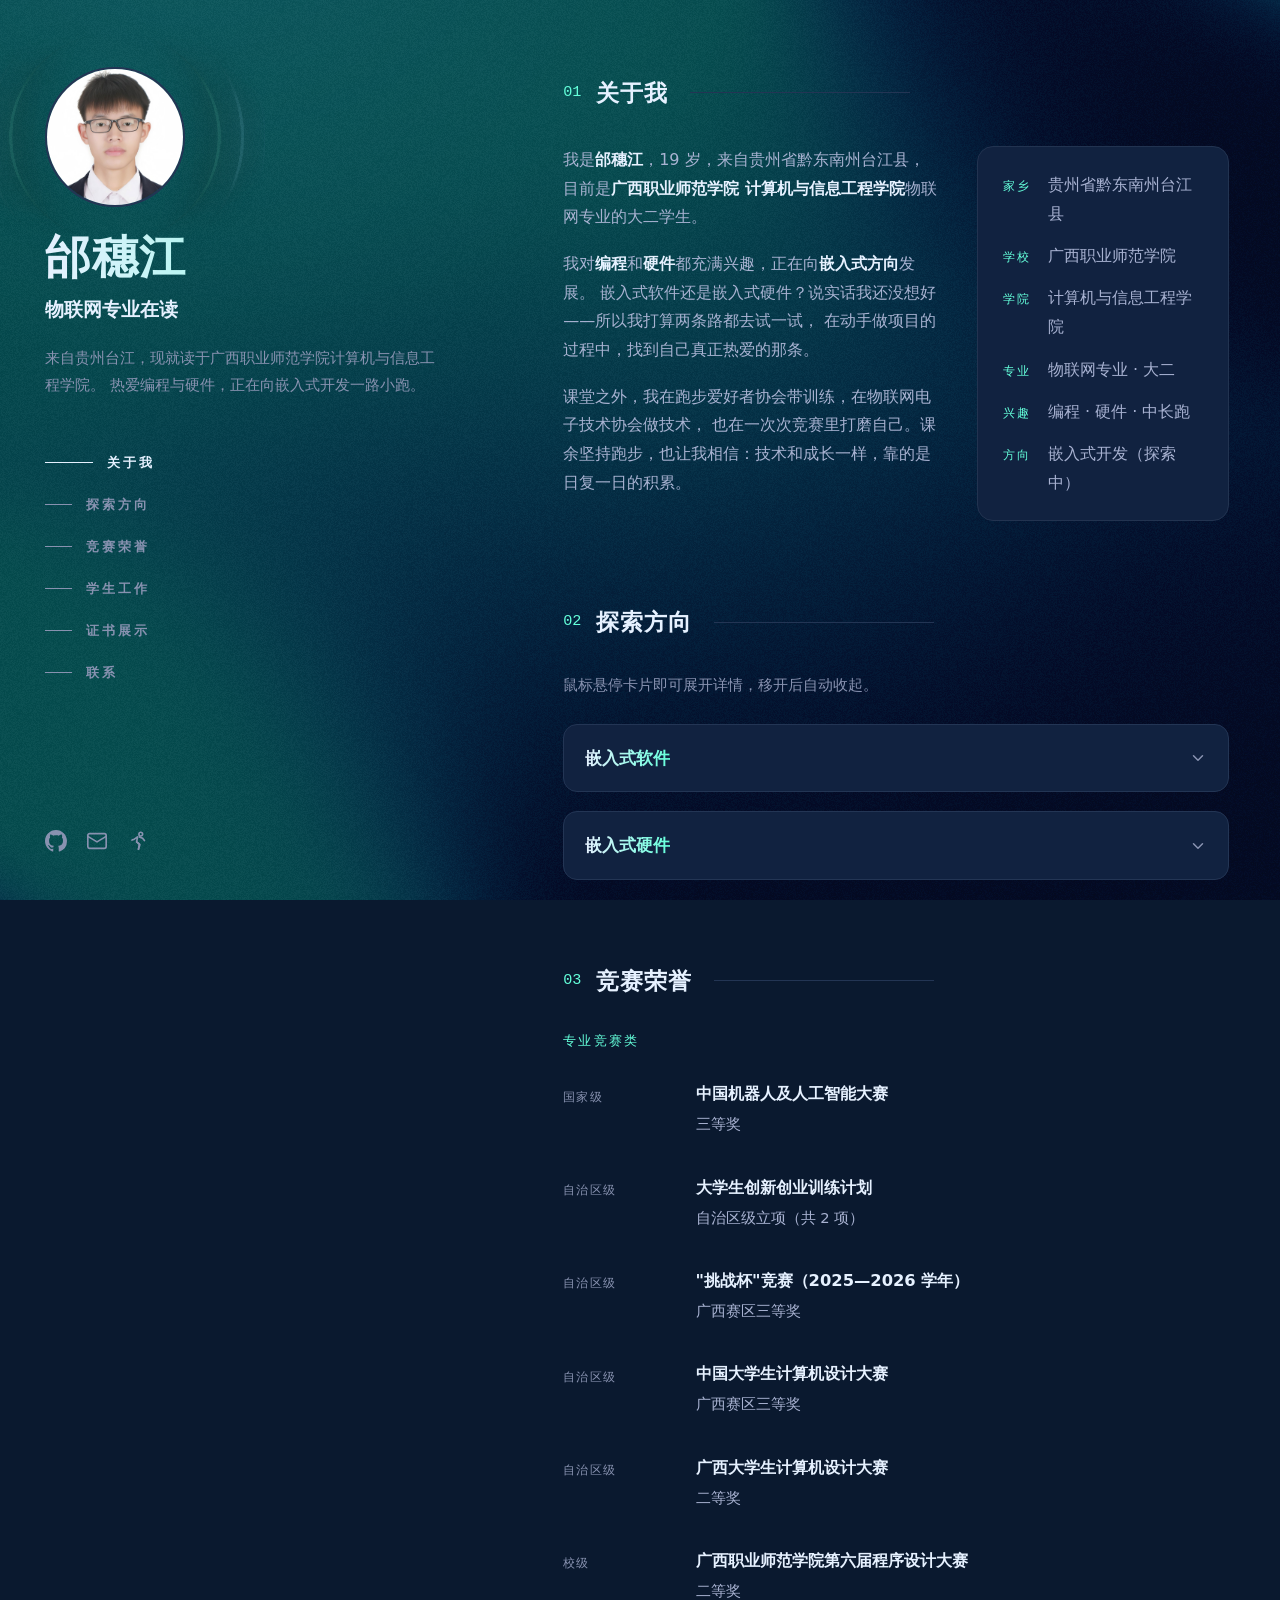
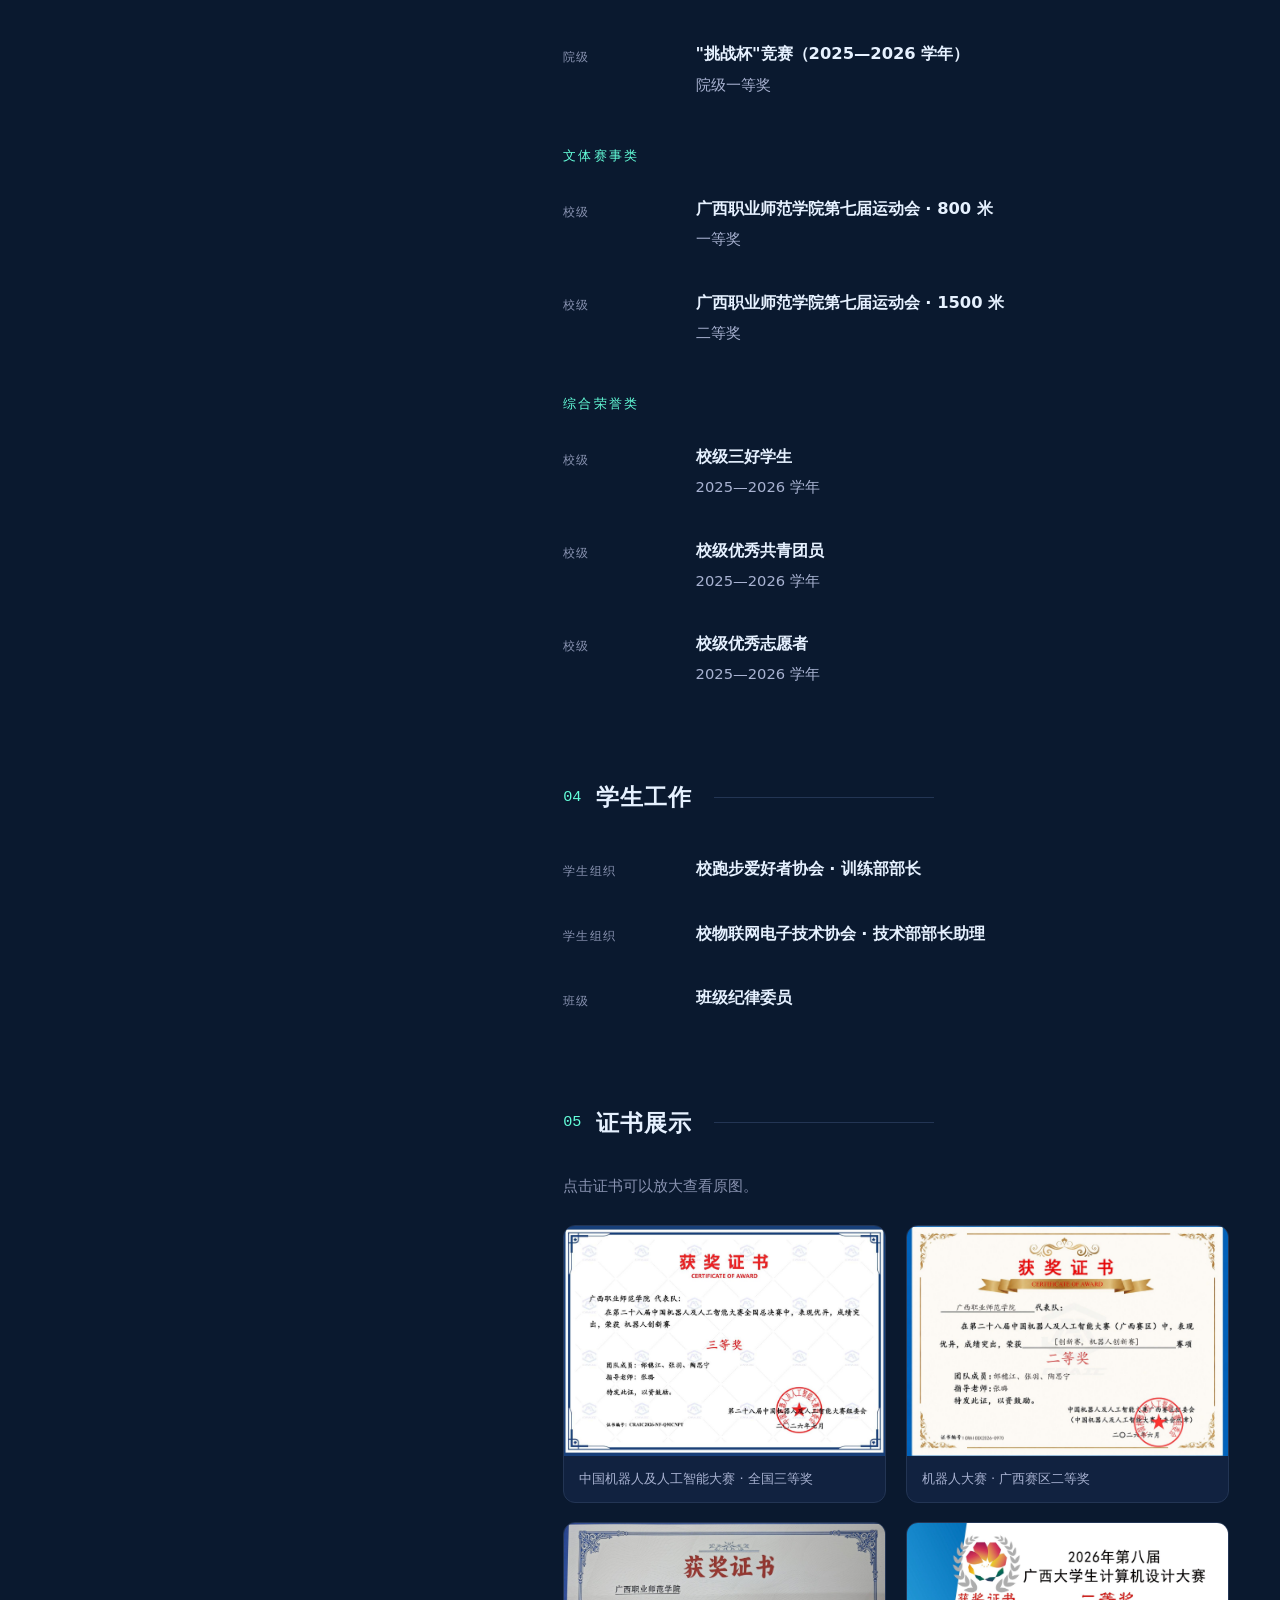
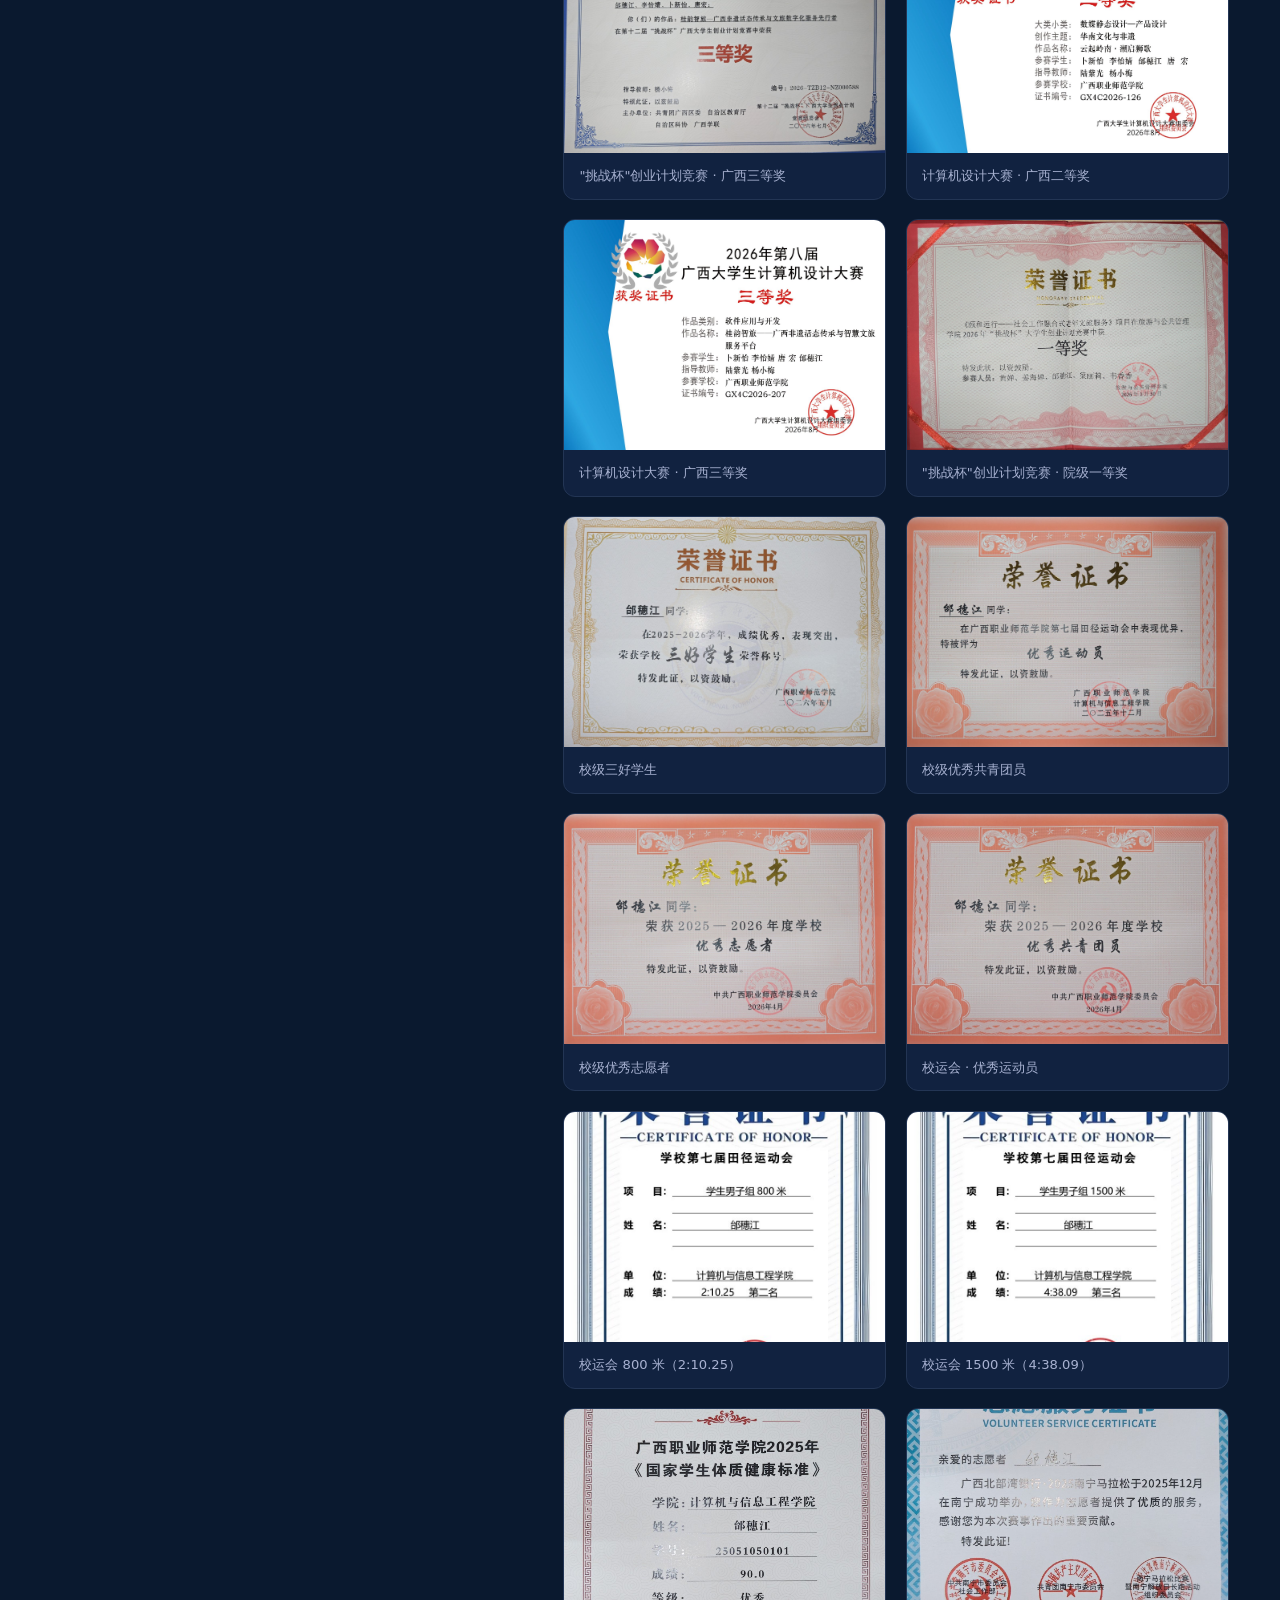
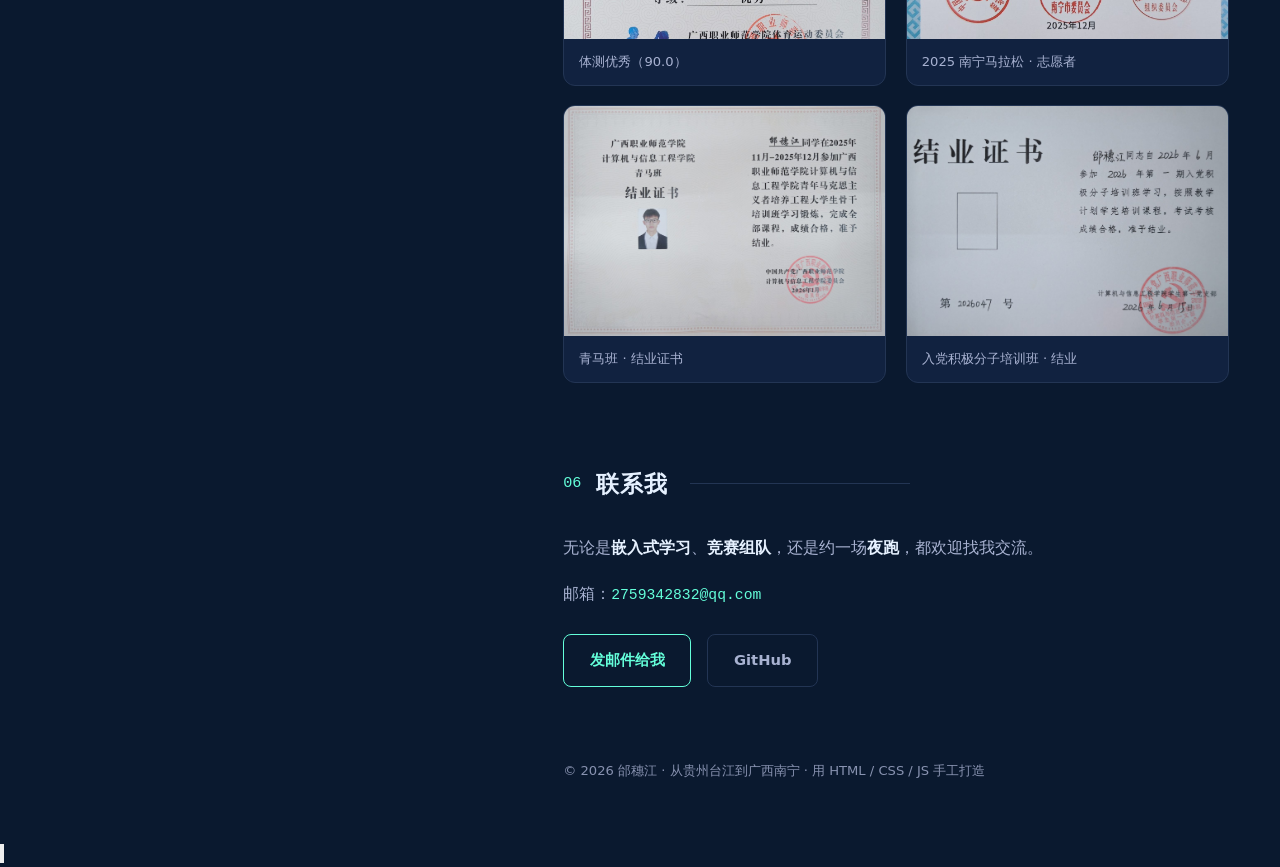
==== index.html @ 105557f9 "新增证书灯箱导航、奖项联动、回到顶部与进度条、分享卡片" ====
<!DOCTYPE html>
<html lang="zh-CN">
<head>
  <meta charset="UTF-8">
  <meta name="viewport" content="width=device-width, initial-scale=1.0">
  <title>邰穗江 · 个人主页</title>
  <meta name="description" content="邰穗江的个人网站——广西职业师范学院物联网专业在读，热爱编程与硬件，正在向嵌入式方向发展。">
  <meta property="og:type" content="website">
  <meta property="og:title" content="邰穗江 · 个人主页">
  <meta property="og:description" content="物联网专业在读，热爱编程与硬件，正在向嵌入式方向发展。12 项竞赛荣誉 · 16 张证书。">
  <meta property="og:url" content="https://suizhen111.github.io/">
  <meta property="og:image" content="https://suizhen111.github.io/images/og-banner.jpg">
  <meta name="twitter:card" content="summary_large_image">
  <meta name="twitter:title" content="邰穗江 · 个人主页">
  <meta name="twitter:description" content="物联网专业在读，热爱编程与硬件，正在向嵌入式方向发展。">
  <meta name="twitter:image" content="https://suizhen111.github.io/images/og-banner.jpg">
  <link rel="icon" href="data:image/svg+xml,<svg xmlns='http://www.w3.org/2000/svg' viewBox='0 0 100 100'><text y='.9em' font-size='90'>🔧</text></svg>">
  <link rel="stylesheet" href="style.css?v=20260926g">
</head>
<body>

  <!-- Grainient：WebGL 流动渐变背景（WebGL 不可用时自动隐藏并回退到静态背景） -->
  <canvas id="bg-canvas" aria-hidden="true"></canvas>

  <div class="layout">

    <!-- ============ 左侧固定信息栏 ============ -->
    <aside class="sidebar">
      <div class="side-top">
        <div class="avatar-box">
          <canvas class="rings-canvas" aria-hidden="true"></canvas>
          <img class="side-avatar" src="images/avatar.jpg" alt="邰穗江的照片" width="140" height="140">
        </div>
        <h1 class="side-name">邰穗江</h1>
        <p class="side-role">物联网专业在读</p>
        <p class="side-blurb">
          来自贵州台江，现就读于广西职业师范学院计算机与信息工程学院。
          热爱编程与硬件，正在向嵌入式开发一路小跑。
        </p>

        <nav class="side-nav" id="sideNav" aria-label="页面导航">
          <a href="#about"><span class="dash"></span>关于我</a>
          <a href="#directions"><span class="dash"></span>探索方向</a>
          <a href="#awards"><span class="dash"></span>竞赛荣誉</a>
          <a href="#roles"><span class="dash"></span>学生工作</a>
          <a href="#certs"><span class="dash"></span>证书展示</a>
          <a href="#contact"><span class="dash"></span>联系</a>
        </nav>
      </div>

      <ul class="side-social">
        <li>
          <a href="https://github.com/SuiZhen111" target="_blank" rel="noopener" aria-label="GitHub" title="GitHub">
            <svg viewBox="0 0 16 16" fill="currentColor" aria-hidden="true"><path d="M8 0C3.58 0 0 3.58 0 8c0 3.54 2.29 6.53 5.47 7.59.4.07.55-.17.55-.38 0-.19-.01-.82-.01-1.49-2.01.37-2.53-.49-2.69-.94-.09-.23-.48-.94-.82-1.13-.28-.15-.68-.52-.01-.53.63-.01 1.08.58 1.23.82.72 1.21 1.87.87 2.33.66.07-.52.28-.87.51-1.07-1.78-.2-3.64-.89-3.64-3.95 0-.87.31-1.59.82-2.15-.08-.2-.36-1.02.08-2.12 0 0 .67-.21 2.2.82.64-.18 1.32-.27 2-.27s1.36.09 2 .27c1.53-1.04 2.2-.82 2.2-.82.44 1.1.16 1.92.08 2.12.51.56.82 1.27.82 2.15 0 3.07-1.87 3.75-3.65 3.95.29.25.54.73.54 1.48 0 1.07-.01 1.93-.01 2.2 0 .21.15.46.55.38A8.01 8.01 0 0 0 16 8c0-4.42-3.58-8-8-8z"/></svg>
          </a>
        </li>
        <li>
          <a href="mailto:2759342832@qq.com" aria-label="邮箱" title="2759342832@qq.com">
            <svg viewBox="0 0 24 24" fill="none" stroke="currentColor" stroke-width="1.8" stroke-linecap="round" stroke-linejoin="round" aria-hidden="true"><rect x="2" y="4" width="20" height="16" rx="2"/><path d="m2 7 10 6L22 7"/></svg>
          </a>
        </li>
        <li>
          <a href="#contact" aria-label="跑步交流" title="约跑交流">
            <svg viewBox="0 0 24 24" fill="none" stroke="currentColor" stroke-width="1.8" stroke-linecap="round" stroke-linejoin="round" aria-hidden="true"><circle cx="15" cy="4.5" r="2"/><path d="m12.5 21 1.5-5-3.5-3 1-5.5L8 10l-2.5 1"/><path d="M13.5 7.5 17 9l2 2.5"/><path d="m10.5 13 3 2.5-1 5.5"/></svg>
          </a>
        </li>
      </ul>
    </aside>

    <!-- ============ 右侧滚动内容 ============ -->
    <main id="main" class="content">

      <!-- 01 关于我 -->
      <section id="about" class="sec">
        <header class="sec-head reveal">
          <span class="sec-num">01</span>
          <h2>关于我</h2>
          <span class="sec-line"></span>
        </header>
        <div class="about-grid">
          <div class="prose reveal">
            <p>
              我是<strong>邰穗江</strong>，19 岁，来自贵州省黔东南州台江县，
              目前是<strong>广西职业师范学院 计算机与信息工程学院</strong>物联网专业的大二学生。
            </p>
            <p>
              我对<strong>编程</strong>和<strong>硬件</strong>都充满兴趣，正在向<strong>嵌入式方向</strong>发展。
              嵌入式软件还是嵌入式硬件？说实话我还没想好——所以我打算两条路都去试一试，
              在动手做项目的过程中，找到自己真正热爱的那条。
            </p>
            <p>
              课堂之外，我在跑步爱好者协会带训练，在物联网电子技术协会做技术，
              也在一次次竞赛里打磨自己。课余坚持跑步，也让我相信：技术和成长一样，靠的是日复一日的积累。
            </p>
          </div>

          <aside class="facts reveal">
            <dl>
              <div><dt>家乡</dt><dd>贵州省黔东南州台江县</dd></div>
              <div><dt>学校</dt><dd>广西职业师范学院</dd></div>
              <div><dt>学院</dt><dd>计算机与信息工程学院</dd></div>
              <div><dt>专业</dt><dd>物联网专业 · 大二</dd></div>
              <div><dt>兴趣</dt><dd>编程 · 硬件 · 中长跑</dd></div>
              <div><dt>方向</dt><dd>嵌入式开发（探索中）</dd></div>
            </dl>
          </aside>
        </div>
      </section>

      <!-- 02 探索方向 -->
      <section id="directions" class="sec">
        <header class="sec-head reveal">
          <span class="sec-num">02</span>
          <h2>探索方向</h2>
          <span class="sec-line"></span>
        </header>
        <p class="sec-sub reveal">鼠标悬停卡片即可展开详情，移开后自动收起。</p>

        <div class="dir-entry reveal" tabindex="0" aria-expanded="false">
          <div class="dir-head">
            <h3>嵌入式软件</h3>
            <svg class="dir-arrow" viewBox="0 0 24 24" fill="none" stroke="currentColor" stroke-width="2" stroke-linecap="round" stroke-linejoin="round" aria-hidden="true"><path d="m6 9 6 6 6-6"/></svg>
          </div>
          <div class="dir-panel">
            <div class="dir-panel-inner">
              <p class="desc">让代码跑在每一块板子上——从点亮第一颗 LED 开始，一步步深入单片机与底层的世界。</p>
              <ul class="pills">
                <li>C 语言</li><li>单片机</li><li>固件开发</li>
              </ul>
            </div>
          </div>
        </div>

        <div class="dir-entry reveal" tabindex="0" aria-expanded="false">
          <div class="dir-head">
            <h3>嵌入式硬件</h3>
            <svg class="dir-arrow" viewBox="0 0 24 24" fill="none" stroke="currentColor" stroke-width="2" stroke-linecap="round" stroke-linejoin="round" aria-hidden="true"><path d="m6 9 6 6 6-6"/></svg>
          </div>
          <div class="dir-panel">
            <div class="dir-panel-inner">
              <p class="desc">从原理图到实物，亲手把想法焊成电路。传感器、电路板，都是我感兴趣的玩具。</p>
              <ul class="pills">
                <li>电路设计</li><li>PCB</li><li>传感器</li>
              </ul>
            </div>
          </div>
        </div>
      </section>

      <!-- 03 竞赛荣誉 -->
      <section id="awards" class="sec">
        <header class="sec-head reveal">
          <span class="sec-num">03</span>
          <h2>竞赛荣誉</h2>
          <span class="sec-line"></span>
        </header>

        <p class="group-label">专业竞赛类</p>
        <ul class="entries">
          <li class="entry reveal has-cert" data-cert="cert-03.jpg">
            <p class="entry-meta">国家级</p>
            <div class="entry-body">
              <h3>中国机器人及人工智能大赛</h3>
              <p class="desc">三等奖</p>
            </div>
          </li>
          <li class="entry reveal">
            <p class="entry-meta">自治区级</p>
            <div class="entry-body">
              <h3>大学生创新创业训练计划</h3>
              <p class="desc">自治区级立项（共 2 项）</p>
            </div>
          </li>
          <li class="entry reveal has-cert" data-cert="cert-02.jpg">
            <p class="entry-meta">自治区级</p>
            <div class="entry-body">
              <h3>"挑战杯"竞赛（2025—2026 学年）</h3>
              <p class="desc">广西赛区三等奖</p>
            </div>
          </li>
          <li class="entry reveal has-cert" data-cert="cert-05.jpg">
            <p class="entry-meta">自治区级</p>
            <div class="entry-body">
              <h3>中国大学生计算机设计大赛</h3>
              <p class="desc">广西赛区三等奖</p>
            </div>
          </li>
          <li class="entry reveal has-cert" data-cert="cert-01.jpg">
            <p class="entry-meta">自治区级</p>
            <div class="entry-body">
              <h3>广西大学生计算机设计大赛</h3>
              <p class="desc">二等奖</p>
            </div>
          </li>
          <li class="entry reveal">
            <p class="entry-meta">校级</p>
            <div class="entry-body">
              <h3>广西职业师范学院第六届程序设计大赛</h3>
              <p class="desc">二等奖</p>
            </div>
          </li>
          <li class="entry reveal has-cert" data-cert="cert-14.jpg">
            <p class="entry-meta">院级</p>
            <div class="entry-body">
              <h3>"挑战杯"竞赛（2025—2026 学年）</h3>
              <p class="desc">院级一等奖</p>
            </div>
          </li>
        </ul>

        <p class="group-label">文体赛事类</p>
        <ul class="entries">
          <li class="entry reveal has-cert" data-cert="cert-11.jpg">
            <p class="entry-meta">校级</p>
            <div class="entry-body">
              <h3>广西职业师范学院第七届运动会 · 800 米</h3>
              <p class="desc">一等奖</p>
            </div>
          </li>
          <li class="entry reveal has-cert" data-cert="cert-08.jpg">
            <p class="entry-meta">校级</p>
            <div class="entry-body">
              <h3>广西职业师范学院第七届运动会 · 1500 米</h3>
              <p class="desc">二等奖</p>
            </div>
          </li>
        </ul>

        <p class="group-label">综合荣誉类</p>
        <ul class="entries">
          <li class="entry reveal has-cert" data-cert="cert-06.jpg">
            <p class="entry-meta">校级</p>
            <div class="entry-body">
              <h3>校级三好学生</h3>
              <p class="desc">2025—2026 学年</p>
            </div>
          </li>
          <li class="entry reveal has-cert" data-cert="cert-13.png">
            <p class="entry-meta">校级</p>
            <div class="entry-body">
              <h3>校级优秀共青团员</h3>
              <p class="desc">2025—2026 学年</p>
            </div>
          </li>
          <li class="entry reveal has-cert" data-cert="cert-04.jpg">
            <p class="entry-meta">校级</p>
            <div class="entry-body">
              <h3>校级优秀志愿者</h3>
              <p class="desc">2025—2026 学年</p>
            </div>
          </li>
        </ul>
      </section>

      <!-- 04 学生工作 -->
      <section id="roles" class="sec">
        <header class="sec-head reveal">
          <span class="sec-num">04</span>
          <h2>学生工作</h2>
          <span class="sec-line"></span>
        </header>
        <ul class="entries">
          <li class="entry reveal">
            <p class="entry-meta">学生组织</p>
            <div class="entry-body">
              <h3>校跑步爱好者协会 · 训练部部长</h3>
            </div>
          </li>
          <li class="entry reveal">
            <p class="entry-meta">学生组织</p>
            <div class="entry-body">
              <h3>校物联网电子技术协会 · 技术部部长助理</h3>
            </div>
          </li>
          <li class="entry reveal">
            <p class="entry-meta">班级</p>
            <div class="entry-body">
              <h3>班级纪律委员</h3>
            </div>
          </li>
        </ul>
      </section>

      <!-- 05 证书展示 -->
      <section id="certs" class="sec">
        <header class="sec-head reveal">
          <span class="sec-num">05</span>
          <h2>证书展示</h2>
          <span class="sec-line"></span>
        </header>
        <p class="sec-sub reveal">点击证书可以放大查看原图。</p>

        <ul class="cert-grid">
          <li class="reveal">
            <button class="cert-card" type="button" data-cap="第二十八届中国机器人及人工智能大赛 · 全国总决赛 机器人创新赛 三等奖">
              <img src="images/certs/cert-03.jpg" alt="中国机器人及人工智能大赛全国总决赛三等奖证书" loading="lazy">
              <span class="cert-name">中国机器人及人工智能大赛 · 全国三等奖</span>
            </button>
          </li>
          <li class="reveal">
            <button class="cert-card" type="button" data-cap="第二十八届中国机器人及人工智能大赛（广西赛区）· 机器人创新赛 二等奖">
              <img src="images/certs/cert-13.png" alt="中国机器人及人工智能大赛广西赛区二等奖证书" loading="lazy">
              <span class="cert-name">机器人大赛 · 广西赛区二等奖</span>
            </button>
          </li>
          <li class="reveal">
            <button class="cert-card" type="button" data-cap="第十二届“挑战杯”广西大学生创业计划竞赛 · 三等奖《桂韵智旅——广西非遗活态传承与文旅数字化服务先行者》">
              <img src="images/certs/cert-02.jpg" alt="挑战杯广西大学生创业计划竞赛三等奖证书" loading="lazy">
              <span class="cert-name">"挑战杯"创业计划竞赛 · 广西三等奖</span>
            </button>
          </li>
          <li class="reveal">
            <button class="cert-card" type="button" data-cap="2026 年第八届广西大学生计算机设计大赛 · 二等奖《云起岭南·潮启狮歌》">
              <img src="images/certs/cert-01.jpg" alt="广西大学生计算机设计大赛二等奖证书" loading="lazy">
              <span class="cert-name">计算机设计大赛 · 广西二等奖</span>
            </button>
          </li>
          <li class="reveal">
            <button class="cert-card" type="button" data-cap="2026 年第八届广西大学生计算机设计大赛 · 三等奖《桂韵智旅——广西非遗活态传承与智慧文旅服务平台》">
              <img src="images/certs/cert-05.jpg" alt="广西大学生计算机设计大赛三等奖证书" loading="lazy">
              <span class="cert-name">计算机设计大赛 · 广西三等奖</span>
            </button>
          </li>
          <li class="reveal">
            <button class="cert-card" type="button" data-cap="旅游与公共管理学院 2026 年“挑战杯”大学生创业计划竞赛 · 一等奖《颐和远行——社会工作融合式老年文旅服务》">
              <img src="images/certs/cert-14.jpg" alt="院级挑战杯大学生创业计划竞赛一等奖证书" loading="lazy">
              <span class="cert-name">"挑战杯"创业计划竞赛 · 院级一等奖</span>
            </button>
          </li>
          <li class="reveal">
            <button class="cert-card" type="button" data-cap="2025—2026 学年 · 校级三好学生">
              <img src="images/certs/cert-06.jpg" alt="校级三好学生荣誉证书" loading="lazy">
              <span class="cert-name">校级三好学生</span>
            </button>
          </li>
          <li class="reveal">
            <button class="cert-card" type="button" data-cap="2025—2026 年度学校 · 优秀共青团员">
              <img src="images/certs/cert-12.jpg" alt="校级优秀共青团员荣誉证书" loading="lazy">
              <span class="cert-name">校级优秀共青团员</span>
            </button>
          </li>
          <li class="reveal">
            <button class="cert-card" type="button" data-cap="2025—2026 年度学校 · 优秀志愿者">
              <img src="images/certs/cert-04.jpg" alt="校级优秀志愿者荣誉证书" loading="lazy">
              <span class="cert-name">校级优秀志愿者</span>
            </button>
          </li>
          <li class="reveal">
            <button class="cert-card" type="button" data-cap="学校第七届田径运动会 · 优秀运动员">
              <img src="images/certs/cert-15.jpg" alt="校运会优秀运动员荣誉证书" loading="lazy">
              <span class="cert-name">校运会 · 优秀运动员</span>
            </button>
          </li>
          <li class="reveal">
            <button class="cert-card" type="button" data-cap="学校第七届田径运动会 · 学生男子组 800 米（2:10.25 · 第二名）">
              <img src="images/certs/cert-11.jpg" alt="校运会800米荣誉证书" loading="lazy">
              <span class="cert-name">校运会 800 米（2:10.25）</span>
            </button>
          </li>
          <li class="reveal">
            <button class="cert-card" type="button" data-cap="学校第七届田径运动会 · 学生男子组 1500 米（4:38.09 · 第三名）">
              <img src="images/certs/cert-08.jpg" alt="校运会1500米荣誉证书" loading="lazy">
              <span class="cert-name">校运会 1500 米（4:38.09）</span>
            </button>
          </li>
          <li class="reveal">
            <button class="cert-card" type="button" data-cap="2025 年《国家学生体质健康标准》测试 · 成绩 90.0 · 优秀">
              <img src="images/certs/cert-07.jpg" alt="国家学生体质健康标准优秀证书" loading="lazy">
              <span class="cert-name">体测优秀（90.0）</span>
            </button>
          </li>
          <li class="reveal">
            <button class="cert-card" type="button" data-cap="广西北部湾银行 · 2025 南宁马拉松 · 志愿服务证书">
              <img src="images/certs/cert-09.jpg" alt="2025南宁马拉松志愿服务证书" loading="lazy">
              <span class="cert-name">2025 南宁马拉松 · 志愿者</span>
            </button>
          </li>
          <li class="reveal">
            <button class="cert-card" type="button" data-cap="计算机与信息工程学院青年马克思主义者培养工程大学生骨干培训班 · 结业证书">
              <img src="images/certs/cert-10.jpg" alt="青马班结业证书" loading="lazy">
              <span class="cert-name">青马班 · 结业证书</span>
            </button>
          </li>
          <li class="reveal">
            <button class="cert-card" type="button" data-cap="2026 年第一期入党积极分子培训班 · 结业证书">
              <img src="images/certs/cert-16.jpg" alt="入党积极分子培训班结业证书" loading="lazy">
              <span class="cert-name">入党积极分子培训班 · 结业</span>
            </button>
          </li>
        </ul>
      </section>

      <!-- 06 联系 -->
      <section id="contact" class="sec">
        <header class="sec-head reveal">
          <span class="sec-num">06</span>
          <h2>联系我</h2>
          <span class="sec-line"></span>
        </header>
        <div class="prose reveal">
          <p>
            无论是<strong>嵌入式学习</strong>、<strong>竞赛组队</strong>，还是约一场<strong>夜跑</strong>，都欢迎找我交流。
          </p>
          <p class="mail-line">邮箱：<a href="mailto:2759342832@qq.com">2759342832@qq.com</a></p>
        </div>
        <div class="btn-row reveal">
          <a class="btn" href="mailto:2759342832@qq.com">发邮件给我</a>
          <a class="btn btn-plain" href="https://github.com/SuiZhen111" target="_blank" rel="noopener">GitHub</a>
        </div>
      </section>

      <footer class="site-footer reveal">
        <p>© <span id="year">2026</span> 邰穗江 · 从贵州台江到广西南宁 · 用 HTML / CSS / JS 手工打造</p>
      </footer>
    </main>
  </div>

  <!-- 证书灯箱 -->
  <div class="lightbox" id="lightbox" hidden>
    <button class="lb-close" id="lbClose" type="button" aria-label="关闭大图">
      <svg viewBox="0 0 24 24" fill="none" stroke="currentColor" stroke-width="2" stroke-linecap="round" aria-hidden="true"><path d="M6 6l12 12M18 6L6 18"/></svg>
    </button>
    <button class="lb-nav lb-prev" id="lbPrev" type="button" aria-label="上一张证书">
      <svg viewBox="0 0 24 24" fill="none" stroke="currentColor" stroke-width="2" stroke-linecap="round" stroke-linejoin="round" aria-hidden="true"><path d="m15 18-6-6 6-6"/></svg>
    </button>
    <button class="lb-nav lb-next" id="lbNext" type="button" aria-label="下一张证书">
      <svg viewBox="0 0 24 24" fill="none" stroke="currentColor" stroke-width="2" stroke-linecap="round" stroke-linejoin="round" aria-hidden="true"><path d="m9 18 6-6-6-6"/></svg>
    </button>
    <figure>
      <img id="lbImg" src="" alt="证书大图">
      <figcaption id="lbCap"></figcaption>
    </figure>
  </div>

  <!-- 滚动进度条 + 回到顶部 -->
  <div class="scroll-progress" id="scrollProgress" aria-hidden="true"></div>
  <button class="back-top" id="backTop" type="button" aria-label="回到顶部">
    <svg viewBox="0 0 24 24" fill="none" stroke="currentColor" stroke-width="2" stroke-linecap="round" stroke-linejoin="round" aria-hidden="true"><path d="m18 15-6-6-6 6"/></svg>
  </button>

  <script src="script.js?v=20260926g"></script>
  <script src="webgl-effects.js?v=20260926g"></script>
</body>
</html>
---- style.css ----
/* ================= Brittany 风格：深海军蓝 + 薄荷绿 ================= */
* { box-sizing: border-box; margin: 0; padding: 0; }

:root {
  --bg: #0a192f;
  --bg-glow: #1d3557;
  --surface: #112240;
  --line: #233554;
  --border: #223350;
  --indigo: #a5b4fc;
  --text: #e6f1ff;
  --body: #a8b2d1;
  --muted: #8892b0;
  --accent: #64ffda;
  --accent-soft: rgba(100, 255, 218, 0.1);
  --mono: "SFMono-Regular", "JetBrains Mono", "Cascadia Mono", Consolas, Menlo, monospace;
}

::selection { background: rgba(100, 255, 218, 0.25); color: var(--text); }

html { scroll-behavior: smooth; }

body {
  font-family: "Inter", "Segoe UI", "PingFang SC", "Microsoft YaHei", "Noto Sans SC", system-ui, sans-serif;
  color: var(--body);
  line-height: 1.8;
  background:
    radial-gradient(1100px 780px at 15% -8%, var(--bg-glow) 0%, transparent 55%),
    var(--bg);
  background-attachment: fixed;
}

a { color: inherit; text-decoration: none; }
ul { list-style: none; }

/* ================= 双栏布局 ================= */
.layout {
  position: relative;
  z-index: 2;
  display: grid;
  grid-template-columns: minmax(320px, 40%) 1fr;
  max-width: 1280px;
  margin: 0 auto;
  min-height: 100vh;
}

/* ---------- 左侧信息栏 ---------- */
.sidebar {
  position: sticky;
  top: 0;
  height: 100vh;
  display: flex;
  flex-direction: column;
  justify-content: space-between;
  padding: 4.2rem 2.8rem 3rem;
  gap: 2rem;
}

.side-name {
  font-size: clamp(2.4rem, 3.6vw, 3.4rem);
  font-weight: 700;
  letter-spacing: 0.02em;
  color: var(--text);
  line-height: 1.2;
}

/* 流光渐变文字（复刻 GradientText 组件：300% 渐变 + 位置往返循环） */
@supports ((-webkit-background-clip: text) or (background-clip: text)) {
  .side-name {
    background-image: linear-gradient(90deg, #e6f1ff, var(--accent), var(--indigo), #e6f1ff);
    background-size: 300% 100%;
    background-repeat: repeat;
    -webkit-background-clip: text;
    background-clip: text;
    -webkit-text-fill-color: transparent;
    color: transparent;
  }

  .dir-head h3 {
    background-image: linear-gradient(90deg, var(--text), var(--accent), var(--indigo), var(--text));
    background-size: 300% 100%;
    background-repeat: repeat;
    -webkit-background-clip: text;
    background-clip: text;
    -webkit-text-fill-color: transparent;
    color: transparent;
    animation: gt-flow 8s ease-in-out infinite;
  }

  .dir-entry:hover .dir-head h3,
  .dir-entry.open .dir-head h3 { animation-duration: 3s; }
}

@keyframes gt-flow {
  0% { background-position: 0% 50%; }
  50% { background-position: 100% 50%; }
  100% { background-position: 0% 50%; }
}

.side-role {
  margin-top: 0.5rem;
  font-size: 1.2rem;
  font-weight: 700;
  color: var(--text);
}

.side-blurb {
  margin-top: 1.1rem;
  color: var(--muted);
  font-size: 0.95rem;
  max-width: 26em;
}

.side-nav {
  margin-top: 3.2rem;
  display: flex;
  flex-direction: column;
  align-items: flex-start;
  gap: 1.15rem;
}

.side-nav a {
  display: flex;
  align-items: center;
  gap: 0.9rem;
  font-size: 0.82rem;
  font-weight: 600;
  letter-spacing: 0.22em;
  color: var(--muted);
  transition: color 0.25s;
}

.dash {
  width: 1.7rem;
  height: 1px;
  background: currentColor;
  transition: width 0.25s;
  flex-shrink: 0;
}

.side-nav a:hover,
.side-nav a.active { color: var(--text); }
.side-nav a:hover .dash,
.side-nav a.active .dash { width: 3rem; }

.side-social {
  display: flex;
  gap: 1.2rem;
}

.side-social svg {
  width: 22px;
  height: 22px;
  display: block;
}

.side-social a {
  color: var(--muted);
  transition: color 0.25s, transform 0.25s;
  display: block;
}
.side-social a:hover {
  color: var(--accent);
  transform: translateY(-3px);
}

/* ---------- 右侧内容 ---------- */
.content {
  padding: 4.5rem 3.2rem 2.5rem;
  max-width: 780px;
  width: 100%;
}

.sec { margin-bottom: 5rem; }
.sec:last-of-type { margin-bottom: 3rem; }

.sec-head {
  display: flex;
  align-items: center;
  gap: 0.9rem;
  margin-bottom: 1.8rem;
}

.sec-num {
  font-family: var(--mono);
  font-size: 0.95rem;
  color: var(--accent);
}

.sec-head h2 {
  font-size: 1.45rem;
  font-weight: 700;
  color: var(--text);
  letter-spacing: 0.04em;
  white-space: nowrap;
}

.sec-line {
  flex: 1;
  height: 1px;
  background: var(--line);
  margin-left: 0.5rem;
  max-width: 220px;
}

/* 正文段落 */
.prose p { margin-bottom: 1.1rem; }
.prose strong { color: var(--text); font-weight: 600; }

/* 基本信息表 */
.about-grid {
  display: grid;
  grid-template-columns: 1.2fr 0.8fr;
  gap: 2.2rem;
  margin-top: 2rem;
  align-items: start;
}

.facts {
  background: var(--surface);
  border: 1px solid var(--border);
  border-radius: 16px;
  padding: 1.4rem 1.6rem;
  box-shadow: var(--shadow);
}

.facts dl { display: grid; gap: 0.75rem; }

.facts dl > div {
  display: grid;
  grid-template-columns: auto 1fr;
  gap: 0.15rem 1.1rem;
  align-items: baseline;
}

.facts dt {
  font-family: var(--mono);
  font-size: 0.78rem;
  color: var(--accent);
  letter-spacing: 0.12em;
}

.facts dd { color: var(--body); margin-top: 0.1rem; }

/* 条目（方向 / 奖项 / 职务） */
.entries { display: block; }

.entry {
  display: grid;
  grid-template-columns: 110px 1fr;
  gap: 1.4rem;
  margin-bottom: 1.7rem;
}

.entry-meta {
  font-family: var(--mono);
  font-size: 0.75rem;
  letter-spacing: 0.1em;
  color: var(--muted);
  padding-top: 0.4rem;
  white-space: nowrap;
}

.entry h3 {
  font-size: 1.02rem;
  font-weight: 700;
  color: var(--text);
  line-height: 1.6;
  transition: color 0.25s;
}

.entry:hover h3 { color: var(--accent); }

/* 没有左侧标签的条目占满整行 */
.entry-body:first-child:last-child { grid-column: 1 / -1; }

.entry .desc {
  font-size: 0.92rem;
  color: var(--body);
  margin-top: 0.25rem;
}

/* 绿色药丸标签 */
.pills {
  display: flex;
  flex-wrap: wrap;
  gap: 0.6rem;
  margin-top: 0.8rem;
}

.pills li {
  font-family: var(--mono);
  font-size: 0.76rem;
  color: var(--accent);
  background: var(--accent-soft);
  padding: 0.28rem 0.85rem;
  border-radius: 999px;
}

/* 分组标签 */
.group-label {
  font-family: var(--mono);
  font-size: 0.8rem;
  letter-spacing: 0.18em;
  color: var(--accent);
  margin: 2.4rem 0 1.2rem;
}

.sec .group-label:first-of-type { margin-top: 0; }

/* 按钮 */
.btn-row {
  display: flex;
  flex-wrap: wrap;
  gap: 1rem;
  margin-top: 1.6rem;
}

.btn {
  display: inline-flex;
  align-items: center;
  gap: 0.5rem;
  padding: 0.75rem 1.6rem;
  border: 1px solid var(--accent);
  border-radius: 8px;
  color: var(--accent);
  font-weight: 600;
  font-size: 0.92rem;
  transition: 0.25s;
}

.btn:hover {
  background: var(--accent-soft);
  transform: translateY(-3px);
}

.btn-plain {
  border-color: var(--line);
  color: var(--body);
}
.btn-plain:hover { border-color: var(--accent); color: var(--accent); }

/* 页脚 */
.site-footer {
  padding: 1.5rem 0 1rem;
  font-size: 0.82rem;
  color: var(--muted);
}

/* ================= WebGL 背景与光环 ================= */
#bg-canvas {
  position: fixed;
  inset: 0;
  z-index: 0;
  width: 100%;
  height: 100%;
  display: block;
  pointer-events: none;
  opacity: 0.6;
}

.avatar-box {
  position: relative;
  width: 140px;
  height: 140px;
  margin-bottom: 1.4rem;
}

.rings-canvas {
  position: absolute;
  inset: -80px;
  width: 300px;
  height: 300px;
  display: block;
  pointer-events: none;
  z-index: 0;
  /* 径向渐隐蒙版：让画布边界平滑消隐，避免出现方形亮块 */
  -webkit-mask-image: radial-gradient(circle, #000 45%, transparent 72%);
  mask-image: radial-gradient(circle, #000 45%, transparent 72%);
}

/* ================= 探索方向卡片：边缘流光（BorderGlow） ================= */
.dir-entry { --edge-proximity: 0; --cursor-angle: 0deg; }

.dir-entry::after {
  content: "";
  position: absolute;
  inset: 0;
  border-radius: inherit;
  padding: 1.5px;
  background: conic-gradient(from var(--cursor-angle),
    transparent 0deg,
    rgba(100, 255, 218, 0.9) 16deg,
    rgba(165, 180, 252, 0.55) 34deg,
    transparent 52deg);
  -webkit-mask: linear-gradient(#000 0 0) content-box, linear-gradient(#000 0 0);
  -webkit-mask-composite: xor;
  mask: linear-gradient(#000 0 0) content-box, linear-gradient(#000 0 0);
  mask-composite: exclude;
  opacity: var(--edge-proximity);
  pointer-events: none;
  z-index: 2;
  transition: opacity 0.4s ease;
}

/* ================= 入场动画 ================= */
/* transition 列表合并了入场与悬停两组属性，避免相互覆盖 */
.reveal {
  opacity: 0;
  transform: translateY(16px);
  transition:
    opacity 0.55s ease,
    transform 0.55s ease,
    background-color 0.25s ease,
    border-color 0.25s ease,
    box-shadow 0.25s ease,
    color 0.25s ease;
}
.reveal.visible { opacity: 1; transform: none; }

@media (prefers-reduced-motion: reduce) {
  html { scroll-behavior: auto; }
  .reveal { opacity: 1; transform: none; transition: none; }
  .btn:hover, .side-social a:hover { transform: none; }
  .orb { animation: none; }
  .side-avatar, .side-name, .side-role, .side-blurb, .side-nav, .side-social { animation: none; }
  .side-name, .dir-head h3 { animation: none; }
  #bg-canvas, .rings-canvas { display: none; }
  .sec-head .sec-line { transform: none; transition: none; }
  .dir-panel { transition: none; }
  body::after { display: none; }
}

/* ================= 头像 ================= */
.side-avatar {
  width: 140px;
  height: 140px;
  border-radius: 50%;
  object-fit: cover;
  object-position: 50% 15%;
  border: 2px solid var(--line);
  display: block;
  position: relative;
  z-index: 1;
  transition: 0.3s;
}
.side-avatar:hover {
  border-color: var(--accent);
  box-shadow: 0 0 28px rgba(100, 255, 218, 0.25);
  transform: translateY(-3px);
}

/* ================= 证书展示 ================= */
.sec-sub { font-size: 0.92rem; color: var(--muted); margin-bottom: 1.6rem; }

.cert-grid {
  display: grid;
  grid-template-columns: repeat(2, minmax(0, 1fr));
  gap: 1.2rem;
}

.cert-card {
  position: relative;
  display: block;
  width: 100%;
  overflow: hidden;
  background: var(--surface);
  border: 1px solid var(--line);
  border-radius: 12px;
  padding: 0;
  cursor: zoom-in;
  font: inherit;
  color: inherit;
  text-align: left;
  transition: transform 0.25s, border-color 0.25s, box-shadow 0.25s;
}

.cert-card img {
  width: 100%;
  height: 230px;
  object-fit: cover;
  display: block;
  transition: transform 0.35s ease;
}

.cert-name {
  display: block;
  padding: 0.7rem 0.95rem;
  font-size: 0.82rem;
  color: var(--body);
}

.cert-card:hover,
.cert-card:focus-visible {
  transform: translateY(-4px);
  border-color: var(--accent);
  box-shadow: 0 10px 32px rgba(100, 255, 218, 0.14);
}
.cert-card:hover img,
.cert-card:focus-visible img { transform: scale(1.05); }
.cert-card:focus-visible { outline: 2px solid var(--accent); outline-offset: 2px; }

/* ================= 悬停发光与波纹特效 ================= */
.btn:hover { box-shadow: 0 0 22px rgba(100, 255, 218, 0.22); }
.btn-plain:hover { box-shadow: 0 0 22px rgba(100, 255, 218, 0.12); }

.entry {
  position: relative;
  overflow: hidden;
  border-radius: 10px;
  padding: 0.55rem 0.75rem;
  margin: 0 -0.75rem 1.2rem;
}
.entry:hover {
  background: rgba(100, 255, 218, 0.045);
  box-shadow: 0 0 26px rgba(100, 255, 218, 0.07);
}

.pills li {
  position: relative;
  overflow: hidden;
  transition: transform 0.25s, box-shadow 0.25s;
}
.pills li:hover {
  transform: translateY(-2px);
  box-shadow: 0 0 18px rgba(100, 255, 218, 0.2);
}

.side-social a {
  position: relative;
  overflow: hidden;
  border-radius: 8px;
  padding: 4px;
  margin: -4px;
}
.side-social a:hover {
  filter: drop-shadow(0 0 8px rgba(100, 255, 218, 0.6));
}

.side-nav a { position: relative; }
.side-nav a:hover { text-shadow: 0 0 14px rgba(100, 255, 218, 0.55); }

.mail-line a {
  color: var(--accent);
  font-family: var(--mono);
  font-size: 0.92rem;
  transition: text-shadow 0.25s;
}
.mail-line a:hover { text-shadow: 0 0 16px rgba(100, 255, 218, 0.6); }

/* 波纹 */
.ink {
  position: absolute;
  border-radius: 50%;
  pointer-events: none;
  background: radial-gradient(circle,
    rgba(100, 255, 218, 0.32) 0%,
    rgba(100, 255, 218, 0.10) 45%,
    transparent 72%);
  transform: translate(-50%, -50%) scale(0.15);
  opacity: 1;
  animation: ink-expand 0.75s ease-out forwards;
}
@keyframes ink-expand {
  to { transform: translate(-50%, -50%) scale(1); opacity: 0; }
}

/* 鼠标跟随的页面微光 */
body::after {
  content: "";
  position: fixed;
  inset: 0;
  pointer-events: none;
  z-index: 1;
  background: radial-gradient(480px 480px at var(--mx, 50%) var(--my, 30%),
    rgba(100, 255, 218, 0.05), transparent 70%);
  opacity: 0;
  transition: opacity 0.6s;
}
body.glow-on::after { opacity: 1; }

/* ================= 证书灯箱 ================= */
.lightbox {
  position: fixed;
  inset: 0;
  z-index: 100;
  display: flex;
  align-items: center;
  justify-content: center;
  padding: 2.5rem 1.2rem;
  background: rgba(4, 12, 24, 0.86);
  backdrop-filter: blur(6px);
}
.lightbox[hidden] { display: none; }

.lightbox figure { max-width: min(1000px, 94vw); margin: 0; }

.lightbox img {
  max-width: 100%;
  max-height: 78vh;
  border-radius: 10px;
  border: 1px solid var(--line);
  box-shadow: 0 24px 80px rgba(0, 0, 0, 0.6);
}

.lightbox figcaption {
  margin-top: 0.9rem;
  text-align: center;
  color: var(--body);
  font-size: 0.9rem;
}

.lb-close {
  position: absolute;
  top: 1.2rem;
  right: 1.4rem;
  width: 42px;
  height: 42px;
  border-radius: 50%;
  border: 1px solid var(--line);
  background: var(--surface);
  color: var(--body);
  cursor: pointer;
  display: grid;
  place-items: center;
  transition: 0.25s;
}
.lb-close svg { width: 20px; height: 20px; }
.lb-close:hover {
  color: var(--accent);
  border-color: var(--accent);
  box-shadow: 0 0 18px rgba(100, 255, 218, 0.25);
}

body.lb-open { overflow: hidden; }

@media (max-width: 960px) {
  .side-avatar { width: 108px; height: 108px; }
  .avatar-box { width: 108px; height: 108px; margin-bottom: 1.1rem; }
  .rings-canvas { inset: -60px; width: 228px; height: 228px; }
  .cert-grid { grid-template-columns: 1fr; }
  .entry { margin: 0 -0.6rem 1.1rem; padding: 0.5rem 0.6rem; }
}

/* ================= 侧边栏入场动画 ================= */
@keyframes rise-in {
  from { opacity: 0; transform: translateY(18px); }
  to { opacity: 1; transform: none; }
}
.side-avatar { animation: rise-in 0.7s 0.05s cubic-bezier(0.22, 1, 0.36, 1) backwards; }
.side-name {
  /* 入场动画与流光渐变合并声明，避免相互覆盖 */
  animation: rise-in 0.7s 0.15s cubic-bezier(0.22, 1, 0.36, 1) backwards,
    gt-flow 8s ease-in-out infinite;
}
.side-role { animation: rise-in 0.7s 0.25s cubic-bezier(0.22, 1, 0.36, 1) backwards; }
.side-blurb { animation: rise-in 0.7s 0.35s cubic-bezier(0.22, 1, 0.36, 1) backwards; }
.side-nav { animation: rise-in 0.7s 0.45s cubic-bezier(0.22, 1, 0.36, 1) backwards; }
.side-social { animation: rise-in 0.7s 0.55s cubic-bezier(0.22, 1, 0.36, 1) backwards; }

/* 章节标题的线条生长动画 */
.sec-head .sec-line {
  transform: scaleX(0);
  transform-origin: left;
  transition: transform 0.8s 0.25s cubic-bezier(0.22, 1, 0.36, 1);
}
.sec-head.visible .sec-line { transform: scaleX(1); }

/* ================= 探索方向：可展开面板 ================= */
.dir-entry {
  position: relative;
  overflow: hidden;
  background: var(--surface);
  border: 1px solid var(--line);
  border-radius: 14px;
  padding: 1.1rem 1.3rem;
  margin-bottom: 1.2rem;
  cursor: pointer;
}
.dir-entry:hover,
.dir-entry:focus-visible {
  border-color: rgba(100, 255, 218, 0.5);
  box-shadow: 0 0 26px rgba(100, 255, 218, 0.09);
}
.dir-entry.open { border-color: var(--accent); }
.dir-entry:focus-visible { outline: 2px solid var(--accent); outline-offset: 2px; }

.dir-head {
  display: flex;
  align-items: center;
  justify-content: space-between;
  gap: 1rem;
}
.dir-head h3 {
  font-size: 1.08rem;
  font-weight: 700;
  color: var(--text);
  transition: color 0.25s;
}
.dir-entry:hover .dir-head h3,
.dir-entry.open .dir-head h3 { color: var(--accent); }

.dir-arrow {
  width: 18px;
  height: 18px;
  flex-shrink: 0;
  color: var(--muted);
  transition: transform 0.45s cubic-bezier(0.22, 1, 0.36, 1), color 0.25s;
}
.dir-entry.open .dir-arrow {
  transform: rotate(180deg);
  color: var(--accent);
}

.dir-panel {
  display: grid;
  grid-template-rows: 0fr;
  transition: grid-template-rows 0.55s cubic-bezier(0.22, 1, 0.36, 1);
}
.dir-entry.open .dir-panel { grid-template-rows: 1fr; }
.dir-panel-inner { overflow: hidden; }
.dir-panel .desc { color: var(--body); font-size: 0.95rem; margin-top: 0.7rem; }
.dir-panel .pills { margin-top: 0.9rem; }

/* ================= 响应式 ================= */
@media (max-width: 960px) {
  .layout { grid-template-columns: 1fr; }

  .sidebar {
    position: static;
    height: auto;
    padding: 3.2rem 1.5rem 0;
    justify-content: flex-start;
  }

  .side-nav {
    margin-top: 2.2rem;
    flex-direction: row;
    flex-wrap: wrap;
    gap: 0.6rem 1.4rem;
  }

  .side-nav a { letter-spacing: 0.14em; }
  .dash { display: none; }

  .side-social { margin-top: 1.6rem; }

  .content { padding: 3rem 1.5rem 2rem; }

  .entry { grid-template-columns: 1fr; gap: 0.15rem; margin-bottom: 1.5rem; }
  .entry-meta { padding-top: 0; order: -1; }

  .facts { grid-template-columns: 1fr; gap: 0.7rem; }

  .sec { margin-bottom: 3.8rem; }
}
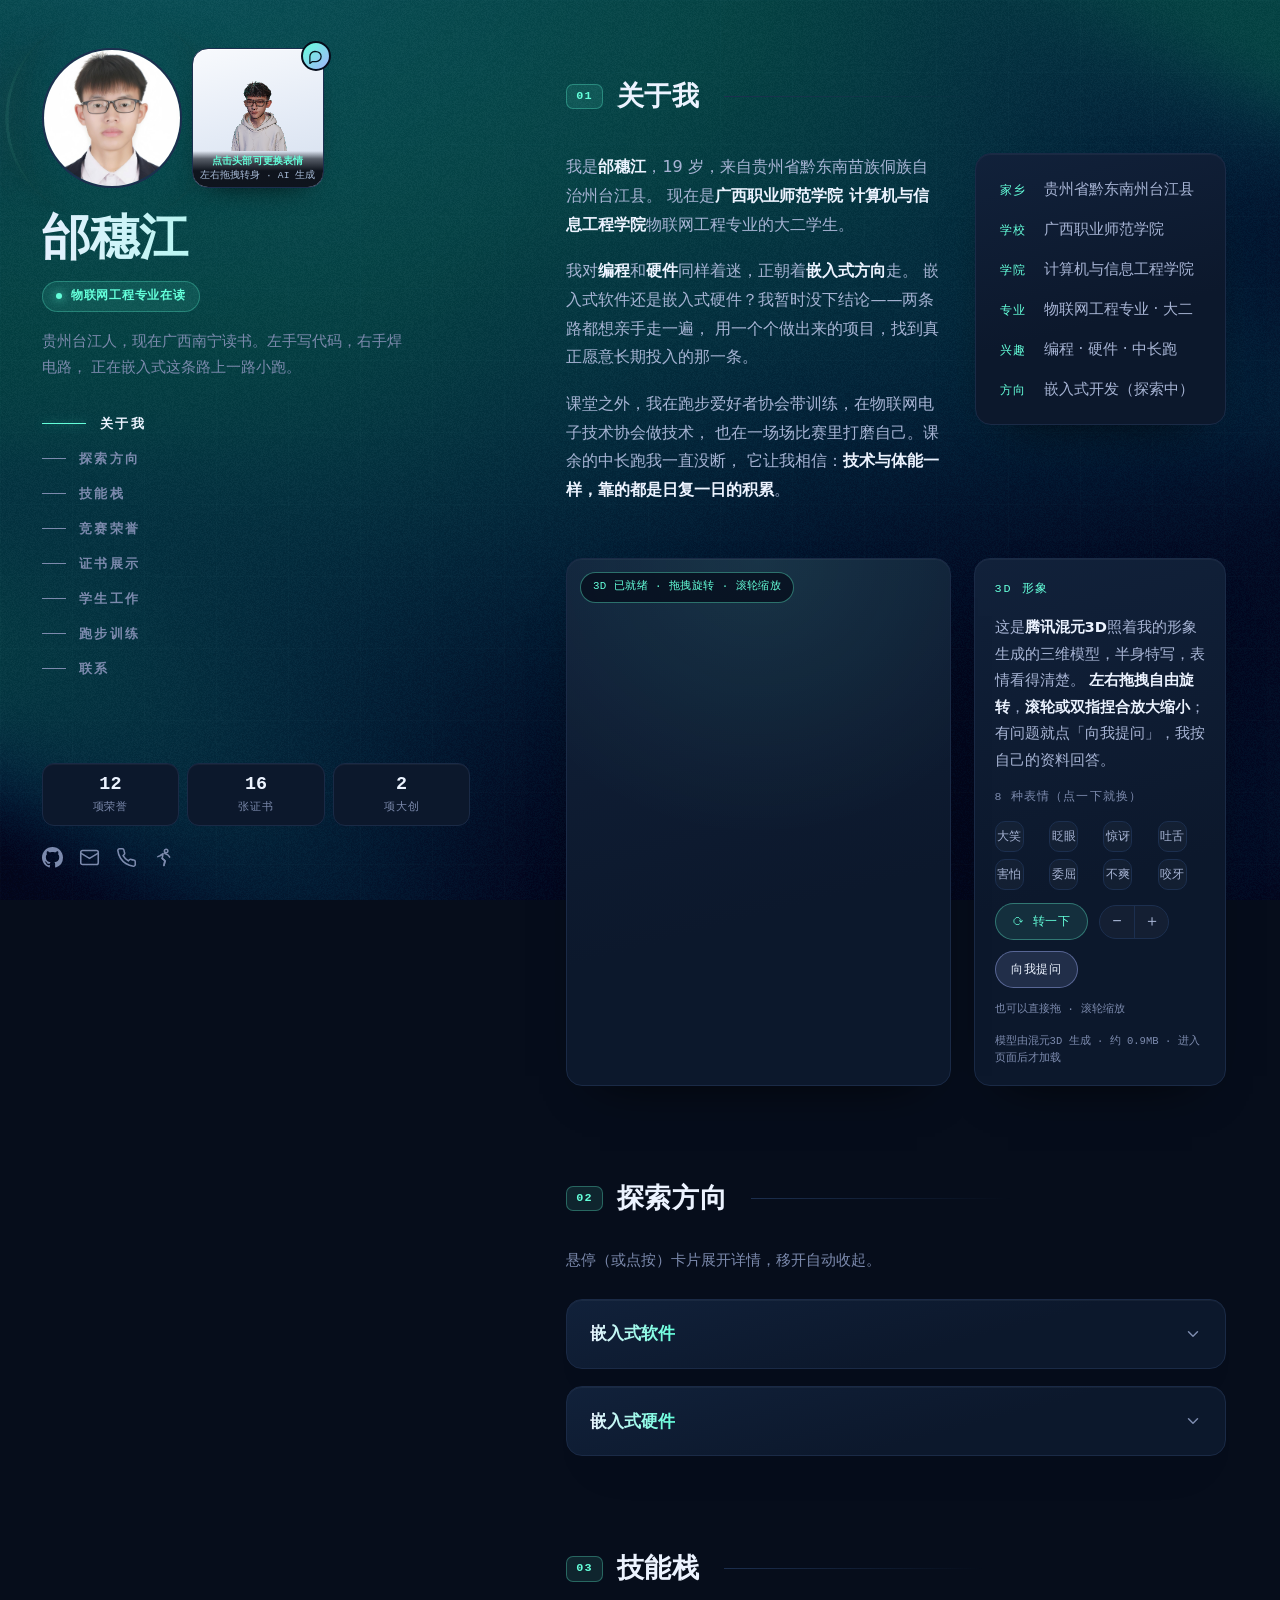
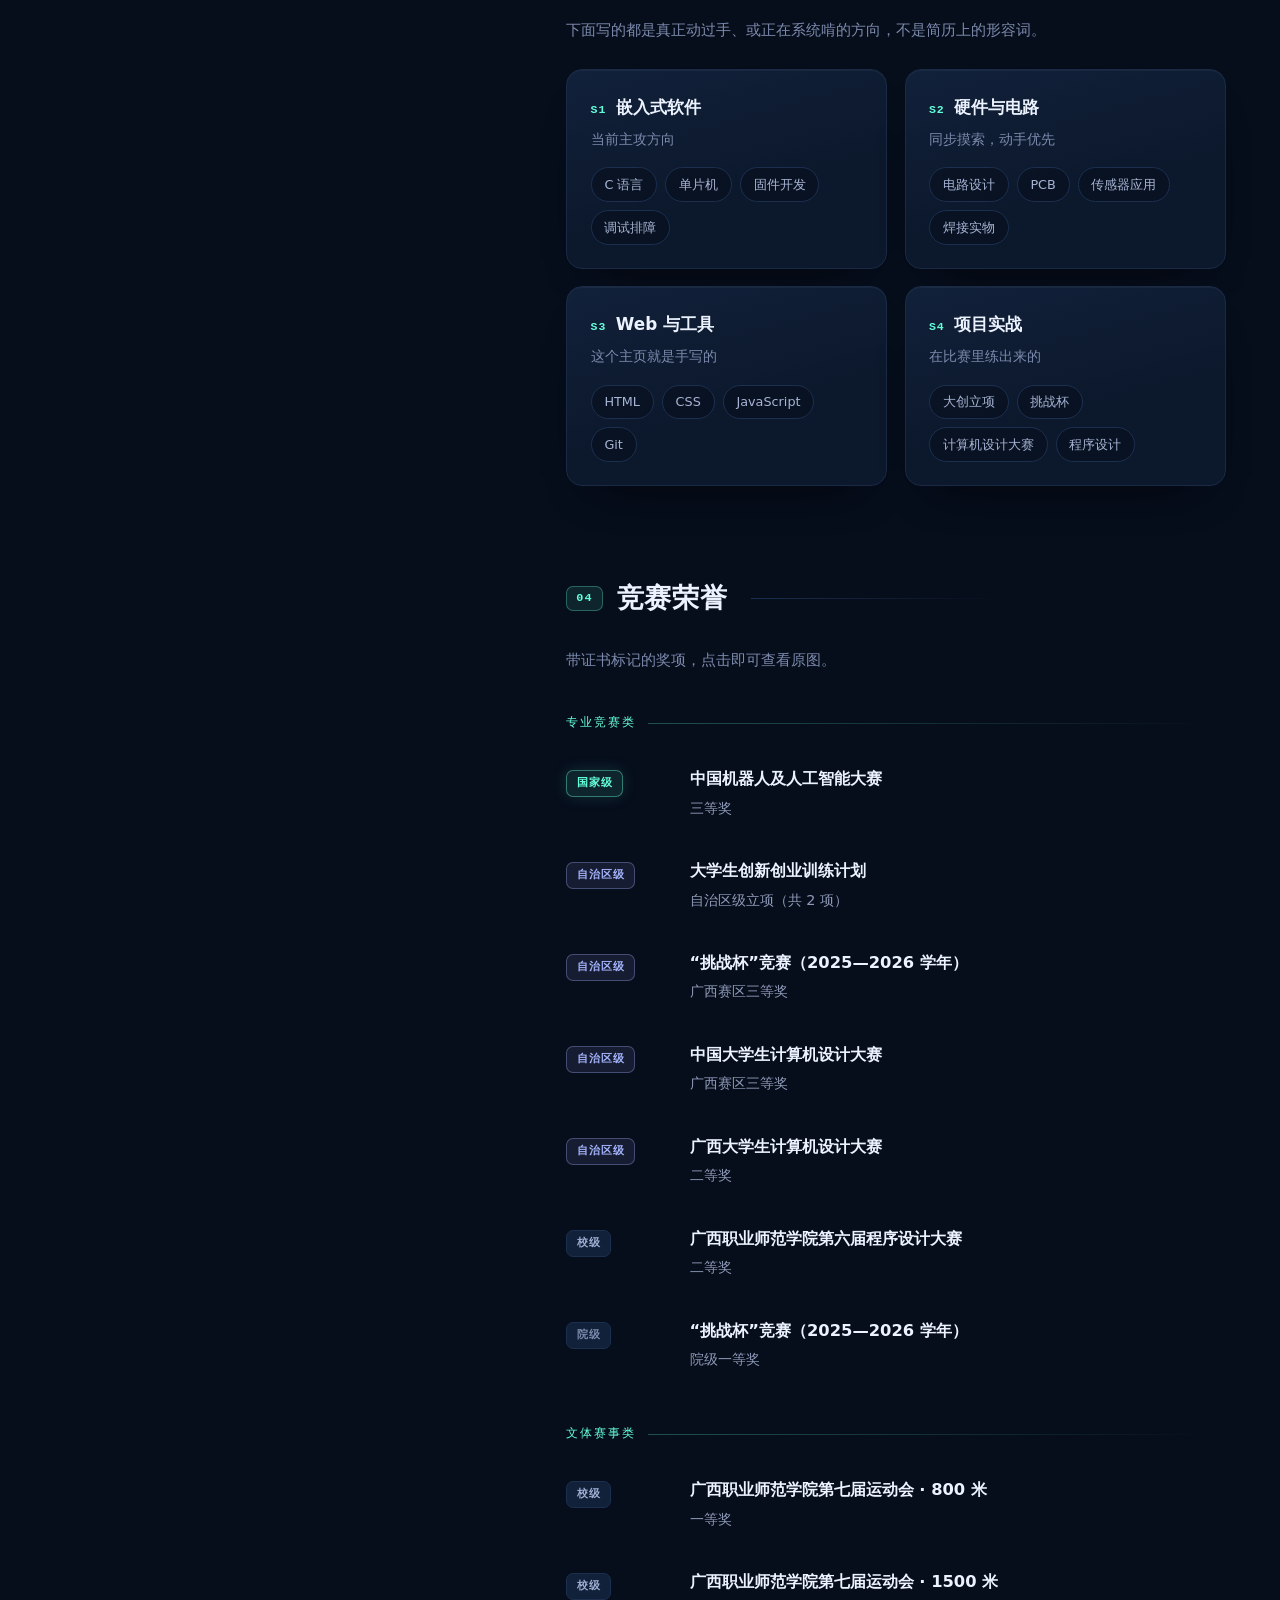
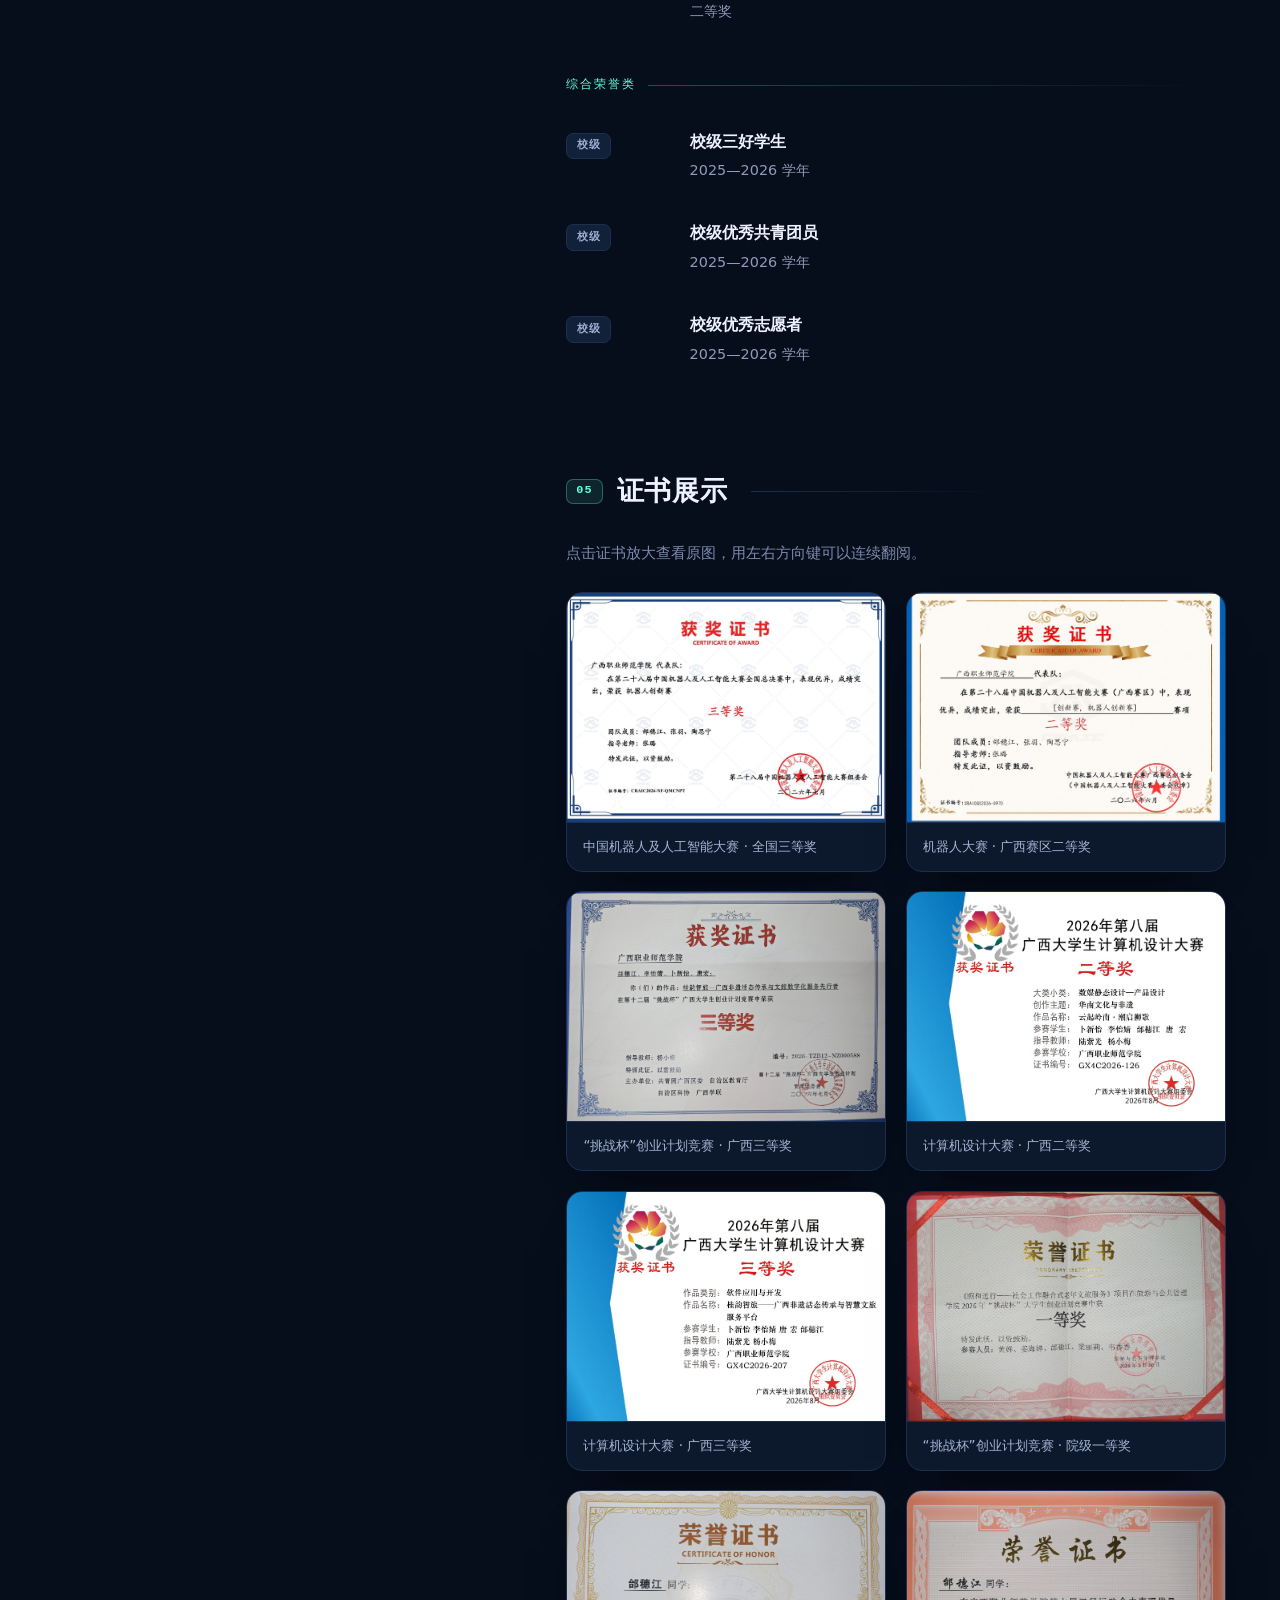
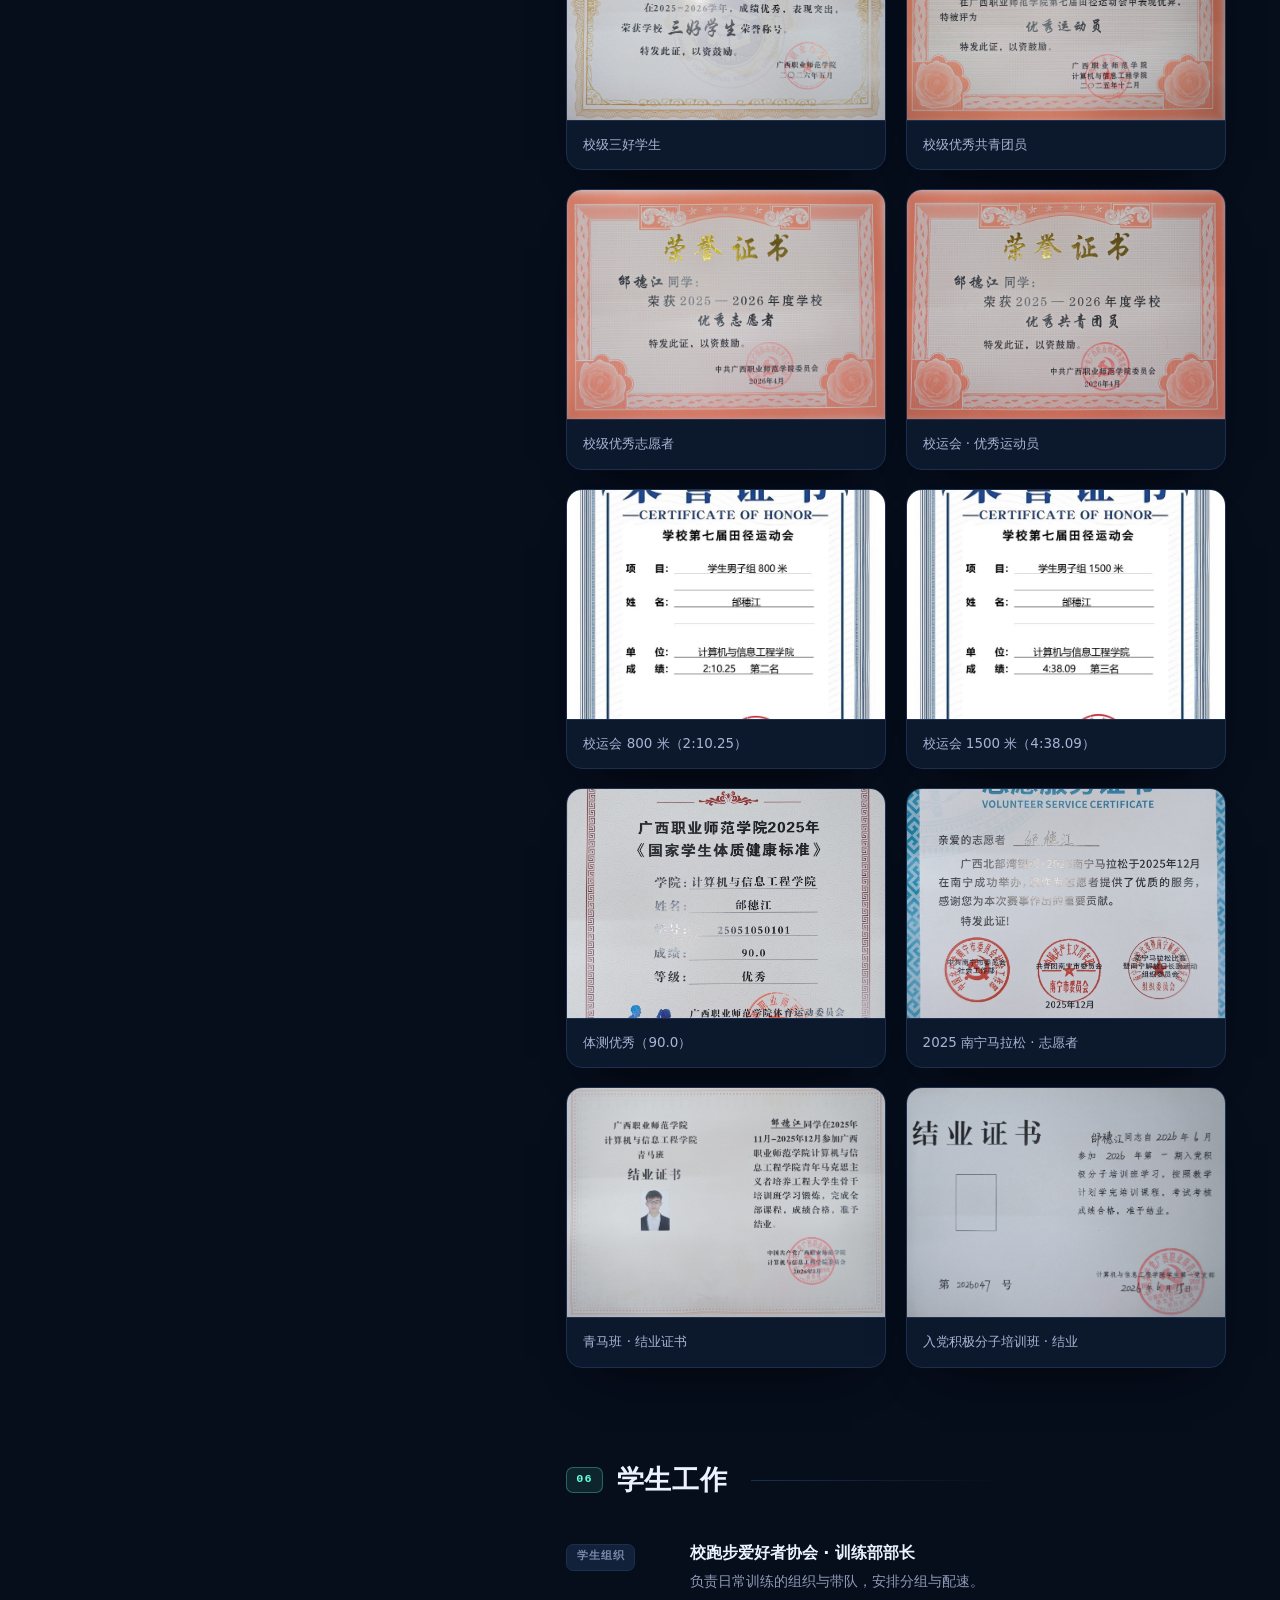
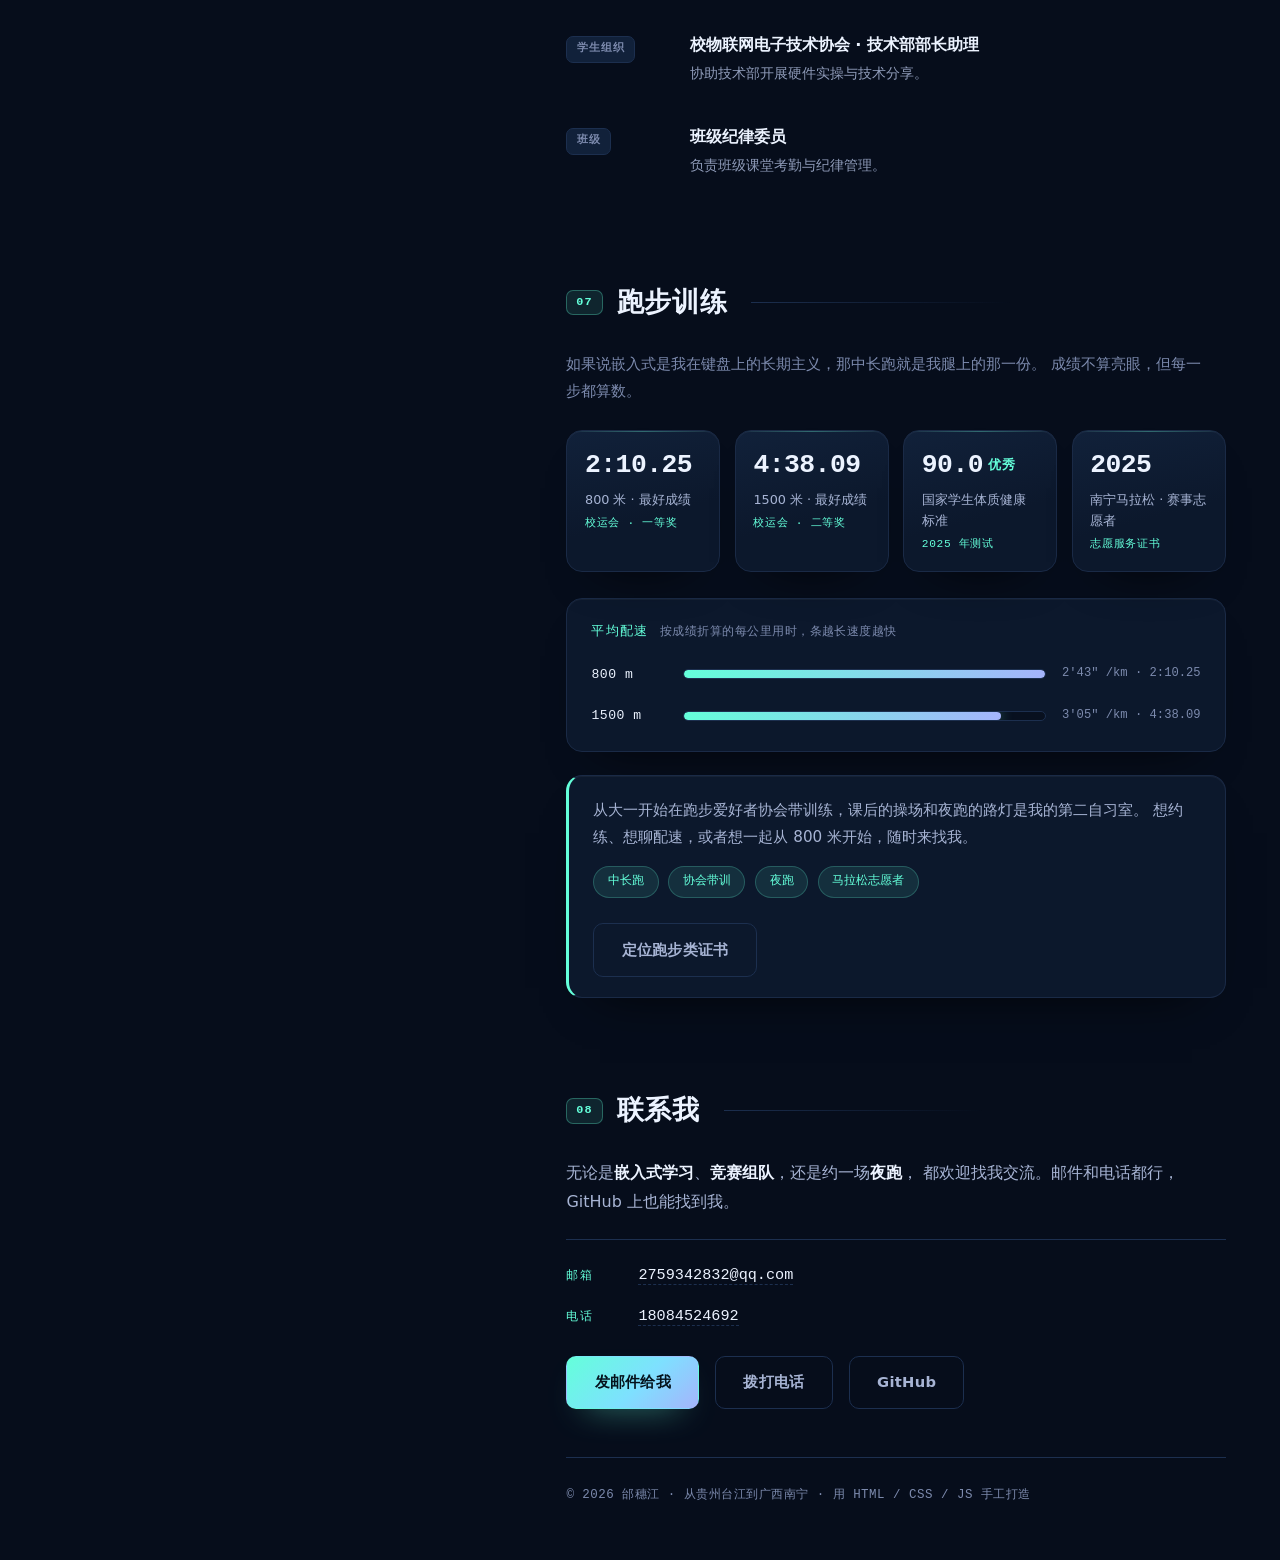
==== commit 828f7370: "改版上线：深色科技风、3D数字人互动、技能栈与跑步板块、问答全局人设" ====
--- a/index.html
+++ b/index.html
@@ -4,18 +4,27 @@
   <meta charset="UTF-8">
   <meta name="viewport" content="width=device-width, initial-scale=1.0">
   <title>邰穗江 · 个人主页</title>
-  <meta name="description" content="邰穗江的个人网站——广西职业师范学院物联网专业在读，热爱编程与硬件，正在向嵌入式方向发展。">
+  <meta name="description" content="邰穗江的个人网站——广西职业师范学院物联网工程专业在读，专注嵌入式软硬件，12 项竞赛荣誉、16 张证书，课余练中长跑。">
   <meta property="og:type" content="website">
   <meta property="og:title" content="邰穗江 · 个人主页">
-  <meta property="og:description" content="物联网专业在读，热爱编程与硬件，正在向嵌入式方向发展。12 项竞赛荣誉 · 16 张证书。">
+  <meta property="og:description" content="物联网工程专业在读，专注嵌入式软硬件。12 项竞赛荣誉 · 16 张证书 · 中长跑 800m 2:10 / 1500m 4:38。">
   <meta property="og:url" content="https://suizhen111.github.io/">
   <meta property="og:image" content="https://suizhen111.github.io/images/og-banner.jpg">
   <meta name="twitter:card" content="summary_large_image">
   <meta name="twitter:title" content="邰穗江 · 个人主页">
-  <meta name="twitter:description" content="物联网专业在读，热爱编程与硬件，正在向嵌入式方向发展。">
+  <meta name="twitter:description" content="物联网工程专业在读，专注嵌入式软硬件，正在向嵌入式方向一路小跑。">
   <meta name="twitter:image" content="https://suizhen111.github.io/images/og-banner.jpg">
   <link rel="icon" href="data:image/svg+xml,<svg xmlns='http://www.w3.org/2000/svg' viewBox='0 0 100 100'><text y='.9em' font-size='90'>🔧</text></svg>">
-  <link rel="stylesheet" href="style.css?v=20260926g">
+  <link rel="stylesheet" href="style.css?v=20260929c">
+
+  <!-- three.js 裸模块名映射（3D 数字人用；老浏览器会自动跳过 3D，只显示文字说明） -->
+  <script type="importmap">
+    {
+      "imports": {
+        "three": "./vendor/three/build/three.module.min.js"
+      }
+    }
+  </script>
 </head>
 <body>
 
@@ -27,44 +36,78 @@
     <!-- ============ 左侧固定信息栏 ============ -->
     <aside class="sidebar">
       <div class="side-top">
-        <div class="avatar-box">
-          <canvas class="rings-canvas" aria-hidden="true"></canvas>
-          <img class="side-avatar" src="images/avatar.jpg" alt="邰穗江的照片" width="140" height="140">
+        <div class="avatar-row">
+          <div class="avatar-box">
+            <canvas class="rings-canvas" aria-hidden="true"></canvas>
+            <img class="side-avatar" src="images/avatar.jpg" alt="邰穗江的照片" width="140" height="140">
+          </div>
+
+          <!-- 3D 数字人：左右拖拽转身，点击头部更换表情 -->
+          <figure class="buddy" id="buddy">
+            <div class="buddy-stage" id="buddyStage" role="button" tabindex="0"
+                 aria-label="点击头部可更换表情 左右拖拽转身 · AI 生成，当前为正面">
+              <span class="buddy-fail" id="buddyFail">3D 加载中…</span>
+              <canvas class="buddy-canvas" id="buddyCanvas" aria-hidden="true"></canvas>
+              <span class="buddy-hint"><b>点击头部可更换表情</b> 左右拖拽转身 · AI 生成</span>
+            </div>
+            <button class="buddy-chat" id="buddyChat" type="button"
+                    aria-controls="assistant" aria-expanded="false" aria-label="向数字助手提问">
+              <svg viewBox="0 0 24 24" fill="none" stroke="currentColor" stroke-width="2"
+                   stroke-linecap="round" stroke-linejoin="round" aria-hidden="true">
+                <path d="M21 12a8 8 0 0 1-8 8H7l-4 3V12a8 8 0 0 1 8-8h2a8 8 0 0 1 8 8z"/>
+              </svg>
+            </button>
+          </figure>
         </div>
         <h1 class="side-name">邰穗江</h1>
-        <p class="side-role">物联网专业在读</p>
+        <p class="side-role">物联网工程专业在读</p>
         <p class="side-blurb">
-          来自贵州台江，现就读于广西职业师范学院计算机与信息工程学院。
-          热爱编程与硬件，正在向嵌入式开发一路小跑。
+          贵州台江人，现在广西南宁读书。左手写代码，右手焊电路，
+          正在嵌入式这条路上一路小跑。
         </p>
 
         <nav class="side-nav" id="sideNav" aria-label="页面导航">
           <a href="#about"><span class="dash"></span>关于我</a>
           <a href="#directions"><span class="dash"></span>探索方向</a>
+          <a href="#skills"><span class="dash"></span>技能栈</a>
           <a href="#awards"><span class="dash"></span>竞赛荣誉</a>
+          <a href="#certs"><span class="dash"></span>证书展示</a>
           <a href="#roles"><span class="dash"></span>学生工作</a>
-          <a href="#certs"><span class="dash"></span>证书展示</a>
+          <a href="#running"><span class="dash"></span>跑步训练</a>
           <a href="#contact"><span class="dash"></span>联系</a>
         </nav>
       </div>
 
-      <ul class="side-social">
-        <li>
-          <a href="https://github.com/SuiZhen111" target="_blank" rel="noopener" aria-label="GitHub" title="GitHub">
-            <svg viewBox="0 0 16 16" fill="currentColor" aria-hidden="true"><path d="M8 0C3.58 0 0 3.58 0 8c0 3.54 2.29 6.53 5.47 7.59.4.07.55-.17.55-.38 0-.19-.01-.82-.01-1.49-2.01.37-2.53-.49-2.69-.94-.09-.23-.48-.94-.82-1.13-.28-.15-.68-.52-.01-.53.63-.01 1.08.58 1.23.82.72 1.21 1.87.87 2.33.66.07-.52.28-.87.51-1.07-1.78-.2-3.64-.89-3.64-3.95 0-.87.31-1.59.82-2.15-.08-.2-.36-1.02.08-2.12 0 0 .67-.21 2.2.82.64-.18 1.32-.27 2-.27s1.36.09 2 .27c1.53-1.04 2.2-.82 2.2-.82.44 1.1.16 1.92.08 2.12.51.56.82 1.27.82 2.15 0 3.07-1.87 3.75-3.65 3.95.29.25.54.73.54 1.48 0 1.07-.01 1.93-.01 2.2 0 .21.15.46.55.38A8.01 8.01 0 0 0 16 8c0-4.42-3.58-8-8-8z"/></svg>
-          </a>
-        </li>
-        <li>
-          <a href="mailto:2759342832@qq.com" aria-label="邮箱" title="2759342832@qq.com">
-            <svg viewBox="0 0 24 24" fill="none" stroke="currentColor" stroke-width="1.8" stroke-linecap="round" stroke-linejoin="round" aria-hidden="true"><rect x="2" y="4" width="20" height="16" rx="2"/><path d="m2 7 10 6L22 7"/></svg>
-          </a>
-        </li>
-        <li>
-          <a href="#contact" aria-label="跑步交流" title="约跑交流">
-            <svg viewBox="0 0 24 24" fill="none" stroke="currentColor" stroke-width="1.8" stroke-linecap="round" stroke-linejoin="round" aria-hidden="true"><circle cx="15" cy="4.5" r="2"/><path d="m12.5 21 1.5-5-3.5-3 1-5.5L8 10l-2.5 1"/><path d="M13.5 7.5 17 9l2 2.5"/><path d="m10.5 13 3 2.5-1 5.5"/></svg>
-          </a>
-        </li>
-      </ul>
+      <div class="side-bottom">
+        <div class="side-stats" aria-label="关键数字">
+          <div class="side-stat"><strong>12</strong><span>项荣誉</span></div>
+          <div class="side-stat"><strong>16</strong><span>张证书</span></div>
+          <div class="side-stat"><strong>2</strong><span>项大创</span></div>
+        </div>
+
+        <ul class="side-social">
+          <li>
+            <a href="https://github.com/SuiZhen111" target="_blank" rel="noopener" aria-label="GitHub" title="GitHub">
+              <svg viewBox="0 0 16 16" fill="currentColor" aria-hidden="true"><path d="M8 0C3.58 0 0 3.58 0 8c0 3.54 2.29 6.53 5.47 7.59.4.07.55-.17.55-.38 0-.19-.01-.82-.01-1.49-2.01.37-2.53-.49-2.69-.94-.09-.23-.48-.94-.82-1.13-.28-.15-.68-.52-.01-.53.63-.01 1.08.58 1.23.82.72 1.21 1.87.87 2.33.66.07-.52.28-.87.51-1.07-1.78-.2-3.64-.89-3.64-3.95 0-.87.31-1.59.82-2.15-.08-.2-.36-1.02.08-2.12 0 0 .67-.21 2.2.82.64-.18 1.32-.27 2-.27s1.36.09 2 .27c1.53-1.04 2.2-.82 2.2-.82.44 1.1.16 1.92.08 2.12.51.56.82 1.27.82 2.15 0 3.07-1.87 3.75-3.65 3.95.29.25.54.73.54 1.48 0 1.07-.01 1.93-.01 2.2 0 .21.15.46.55.38A8.01 8.01 0 0 0 16 8c0-4.42-3.58-8-8-8z"/></svg>
+            </a>
+          </li>
+          <li>
+            <a href="mailto:2759342832@qq.com" aria-label="邮箱" title="2759342832@qq.com">
+              <svg viewBox="0 0 24 24" fill="none" stroke="currentColor" stroke-width="1.8" stroke-linecap="round" stroke-linejoin="round" aria-hidden="true"><rect x="2" y="4" width="20" height="16" rx="2"/><path d="m2 7 10 6L22 7"/></svg>
+            </a>
+          </li>
+          <li>
+            <a href="tel:18084524692" aria-label="联系电话" title="18084524692">
+              <svg viewBox="0 0 24 24" fill="none" stroke="currentColor" stroke-width="1.8" stroke-linecap="round" stroke-linejoin="round" aria-hidden="true"><path d="M22 16.92v3a2 2 0 0 1-2.18 2 19.79 19.79 0 0 1-8.63-3.07 19.5 19.5 0 0 1-6-6A19.79 19.79 0 0 1 2.12 4.18 2 2 0 0 1 4.11 2h3a2 2 0 0 1 2 1.72c.13.96.36 1.9.7 2.81a2 2 0 0 1-.45 2.11L8.09 9.91a16 16 0 0 0 6 6l1.27-1.27a2 2 0 0 1 2.11-.45c.9.34 1.85.57 2.81.7A2 2 0 0 1 22 16.92z"/></svg>
+            </a>
+          </li>
+          <li>
+            <a href="#running" aria-label="跑步交流" title="约跑交流">
+              <svg viewBox="0 0 24 24" fill="none" stroke="currentColor" stroke-width="1.8" stroke-linecap="round" stroke-linejoin="round" aria-hidden="true"><circle cx="15" cy="4.5" r="2"/><path d="m12.5 21 1.5-5-3.5-3 1-5.5L8 10l-2.5 1"/><path d="M13.5 7.5 17 9l2 2.5"/><path d="m10.5 13 3 2.5-1 5.5"/></svg>
+            </a>
+          </li>
+        </ul>
+      </div>
     </aside>
 
     <!-- ============ 右侧滚动内容 ============ -->
@@ -80,17 +123,18 @@
         <div class="about-grid">
           <div class="prose reveal">
             <p>
-              我是<strong>邰穗江</strong>，19 岁，来自贵州省黔东南州台江县，
-              目前是<strong>广西职业师范学院 计算机与信息工程学院</strong>物联网专业的大二学生。
+              我是<strong>邰穗江</strong>，19 岁，来自贵州省黔东南苗族侗族自治州台江县。
+              现在是<strong>广西职业师范学院 计算机与信息工程学院</strong>物联网工程专业的大二学生。
             </p>
             <p>
-              我对<strong>编程</strong>和<strong>硬件</strong>都充满兴趣，正在向<strong>嵌入式方向</strong>发展。
-              嵌入式软件还是嵌入式硬件？说实话我还没想好——所以我打算两条路都去试一试，
-              在动手做项目的过程中，找到自己真正热爱的那条。
+              我对<strong>编程</strong>和<strong>硬件</strong>同样着迷，正朝着<strong>嵌入式方向</strong>走。
+              嵌入式软件还是嵌入式硬件？我暂时没下结论——两条路都想亲手走一遍，
+              用一个个做出来的项目，找到真正愿意长期投入的那一条。
             </p>
             <p>
               课堂之外，我在跑步爱好者协会带训练，在物联网电子技术协会做技术，
-              也在一次次竞赛里打磨自己。课余坚持跑步，也让我相信：技术和成长一样，靠的是日复一日的积累。
+              也在一场场比赛里打磨自己。课余的中长跑我一直没断，
+              它让我相信：<strong>技术与体能一样，靠的都是日复一日的积累</strong>。
             </p>
           </div>
 
@@ -99,11 +143,55 @@
               <div><dt>家乡</dt><dd>贵州省黔东南州台江县</dd></div>
               <div><dt>学校</dt><dd>广西职业师范学院</dd></div>
               <div><dt>学院</dt><dd>计算机与信息工程学院</dd></div>
-              <div><dt>专业</dt><dd>物联网专业 · 大二</dd></div>
+              <div><dt>专业</dt><dd>物联网工程专业 · 大二</dd></div>
               <div><dt>兴趣</dt><dd>编程 · 硬件 · 中长跑</dd></div>
               <div><dt>方向</dt><dd>嵌入式开发（探索中）</dd></div>
             </dl>
           </aside>
+        </div>
+
+        <!-- 3D 数字人 · 正文大展示（半身特写，可旋转 / 缩放 / 换表情 / 提问） -->
+        <div class="hero3d reveal" id="hero3d">
+          <div class="h3d-stage" id="h3dStage" role="img"
+               aria-label="邰穗江的 3D 数字人，左右拖拽可以自由旋转查看">
+            <canvas class="h3d-canvas" id="h3dCanvas" aria-hidden="true"></canvas>
+            <div class="h3d-bubble" id="h3dBubble" aria-hidden="true"></div>
+          </div>
+          <span class="h3d-status" id="h3dStatus" aria-live="polite"></span>
+
+          <div class="h3d-side">
+            <p class="h3d-kicker">3D 形象</p>
+            <p class="h3d-text">
+              这是<strong>腾讯混元3D</strong>照着我的形象生成的三维模型，半身特写，表情看得清楚。
+              <strong>左右拖拽自由旋转</strong>，<strong>滚轮或双指捏合放大缩小</strong>；
+              有问题就点「向我提问」，我按自己的资料回答。
+            </p>
+
+            <p class="h3d-sub">8 种表情（点一下就换）</p>
+            <ul class="h3d-moods" id="h3dMoods">
+              <li><button class="h3d-thumb" type="button" data-mood="0" aria-pressed="false">大笑</button></li>
+              <li><button class="h3d-thumb" type="button" data-mood="1" aria-pressed="false">眨眼</button></li>
+              <li><button class="h3d-thumb" type="button" data-mood="2" aria-pressed="false">惊讶</button></li>
+              <li><button class="h3d-thumb" type="button" data-mood="3" aria-pressed="false">吐舌</button></li>
+              <li><button class="h3d-thumb" type="button" data-mood="4" aria-pressed="false">害怕</button></li>
+              <li><button class="h3d-thumb" type="button" data-mood="5" aria-pressed="false">委屈</button></li>
+              <li><button class="h3d-thumb" type="button" data-mood="6" aria-pressed="false">不爽</button></li>
+              <li><button class="h3d-thumb" type="button" data-mood="7" aria-pressed="false">咬牙</button></li>
+            </ul>
+
+            <div class="h3d-acts">
+              <button class="h3d-rot" id="h3dRot" type="button">⟳ 转一下</button>
+              <span class="h3d-zoom" role="group" aria-label="缩放模型">
+                <button id="h3dZoomOut" type="button" aria-label="缩小模型">−</button>
+                <button id="h3dZoomIn" type="button" aria-label="放大模型">＋</button>
+              </span>
+              <button class="h3d-ask" id="h3dAsk" type="button"
+                      aria-controls="assistant" aria-expanded="false">向我提问</button>
+              <span class="h3d-tip">也可以直接拖 · 滚轮缩放</span>
+            </div>
+
+            <p class="h3d-note" id="h3dNote">模型由混元3D 生成 · 约 0.9MB · 进入页面后才加载</p>
+          </div>
         </div>
       </section>
 
@@ -114,95 +202,152 @@
           <h2>探索方向</h2>
           <span class="sec-line"></span>
         </header>
-        <p class="sec-sub reveal">鼠标悬停卡片即可展开详情，移开后自动收起。</p>
-
-        <div class="dir-entry reveal" tabindex="0" aria-expanded="false">
+        <p class="sec-sub reveal">悬停（或点按）卡片展开详情，移开自动收起。</p>
+
+        <div class="dir-entry reveal" tabindex="0" role="button" aria-expanded="false">
           <div class="dir-head">
             <h3>嵌入式软件</h3>
             <svg class="dir-arrow" viewBox="0 0 24 24" fill="none" stroke="currentColor" stroke-width="2" stroke-linecap="round" stroke-linejoin="round" aria-hidden="true"><path d="m6 9 6 6 6-6"/></svg>
           </div>
           <div class="dir-panel">
             <div class="dir-panel-inner">
-              <p class="desc">让代码跑在每一块板子上——从点亮第一颗 LED 开始，一步步深入单片机与底层的世界。</p>
+              <p class="desc">让代码真正跑在板子上——从点亮第一颗 LED 起步，一路摸到单片机、寄存器与底层的世界。</p>
               <ul class="pills">
-                <li>C 语言</li><li>单片机</li><li>固件开发</li>
+                <li>C 语言</li><li>单片机</li><li>固件开发</li><li>调试排障</li>
               </ul>
             </div>
           </div>
         </div>
 
-        <div class="dir-entry reveal" tabindex="0" aria-expanded="false">
+        <div class="dir-entry reveal" tabindex="0" role="button" aria-expanded="false">
           <div class="dir-head">
             <h3>嵌入式硬件</h3>
             <svg class="dir-arrow" viewBox="0 0 24 24" fill="none" stroke="currentColor" stroke-width="2" stroke-linecap="round" stroke-linejoin="round" aria-hidden="true"><path d="m6 9 6 6 6-6"/></svg>
           </div>
           <div class="dir-panel">
             <div class="dir-panel-inner">
-              <p class="desc">从原理图到实物，亲手把想法焊成电路。传感器、电路板，都是我感兴趣的玩具。</p>
+              <p class="desc">从原理图到实物，亲手把想法焊成电路。传感器和电路板，是我眼里最好玩的一堆积木。</p>
               <ul class="pills">
-                <li>电路设计</li><li>PCB</li><li>传感器</li>
+                <li>电路设计</li><li>PCB</li><li>传感器</li><li>焊接实物</li>
               </ul>
             </div>
           </div>
         </div>
       </section>
 
-      <!-- 03 竞赛荣誉 -->
+      <!-- 03 技能栈 -->
+      <section id="skills" class="sec">
+        <header class="sec-head reveal">
+          <span class="sec-num">03</span>
+          <h2>技能栈</h2>
+          <span class="sec-line"></span>
+        </header>
+        <p class="sec-sub reveal">下面写的都是真正动过手、或正在系统啃的方向，不是简历上的形容词。</p>
+
+        <div class="skill-grid">
+          <article class="skill-card reveal">
+            <div class="skill-head">
+              <span class="skill-idx">S1</span>
+              <h3>嵌入式软件</h3>
+            </div>
+            <p class="skill-note">当前主攻方向</p>
+            <ul class="chips">
+              <li>C 语言</li><li>单片机</li><li>固件开发</li><li>调试排障</li>
+            </ul>
+          </article>
+
+          <article class="skill-card reveal">
+            <div class="skill-head">
+              <span class="skill-idx">S2</span>
+              <h3>硬件与电路</h3>
+            </div>
+            <p class="skill-note">同步摸索，动手优先</p>
+            <ul class="chips">
+              <li>电路设计</li><li>PCB</li><li>传感器应用</li><li>焊接实物</li>
+            </ul>
+          </article>
+
+          <article class="skill-card reveal">
+            <div class="skill-head">
+              <span class="skill-idx">S3</span>
+              <h3>Web 与工具</h3>
+            </div>
+            <p class="skill-note">这个主页就是手写的</p>
+            <ul class="chips">
+              <li>HTML</li><li>CSS</li><li>JavaScript</li><li>Git</li>
+            </ul>
+          </article>
+
+          <article class="skill-card reveal">
+            <div class="skill-head">
+              <span class="skill-idx">S4</span>
+              <h3>项目实战</h3>
+            </div>
+            <p class="skill-note">在比赛里练出来的</p>
+            <ul class="chips">
+              <li>大创立项</li><li>挑战杯</li><li>计算机设计大赛</li><li>程序设计</li>
+            </ul>
+          </article>
+        </div>
+      </section>
+
+      <!-- 04 竞赛荣誉 -->
       <section id="awards" class="sec">
         <header class="sec-head reveal">
-          <span class="sec-num">03</span>
+          <span class="sec-num">04</span>
           <h2>竞赛荣誉</h2>
           <span class="sec-line"></span>
         </header>
+        <p class="sec-sub reveal">带证书标记的奖项，点击即可查看原图。</p>
 
         <p class="group-label">专业竞赛类</p>
         <ul class="entries">
           <li class="entry reveal has-cert" data-cert="cert-03.jpg">
-            <p class="entry-meta">国家级</p>
+            <p class="entry-meta lv-1">国家级</p>
             <div class="entry-body">
               <h3>中国机器人及人工智能大赛</h3>
               <p class="desc">三等奖</p>
             </div>
           </li>
           <li class="entry reveal">
-            <p class="entry-meta">自治区级</p>
+            <p class="entry-meta lv-2">自治区级</p>
             <div class="entry-body">
               <h3>大学生创新创业训练计划</h3>
               <p class="desc">自治区级立项（共 2 项）</p>
             </div>
           </li>
           <li class="entry reveal has-cert" data-cert="cert-02.jpg">
-            <p class="entry-meta">自治区级</p>
-            <div class="entry-body">
-              <h3>"挑战杯"竞赛（2025—2026 学年）</h3>
+            <p class="entry-meta lv-2">自治区级</p>
+            <div class="entry-body">
+              <h3>“挑战杯”竞赛（2025—2026 学年）</h3>
               <p class="desc">广西赛区三等奖</p>
             </div>
           </li>
           <li class="entry reveal has-cert" data-cert="cert-05.jpg">
-            <p class="entry-meta">自治区级</p>
+            <p class="entry-meta lv-2">自治区级</p>
             <div class="entry-body">
               <h3>中国大学生计算机设计大赛</h3>
               <p class="desc">广西赛区三等奖</p>
             </div>
           </li>
           <li class="entry reveal has-cert" data-cert="cert-01.jpg">
-            <p class="entry-meta">自治区级</p>
+            <p class="entry-meta lv-2">自治区级</p>
             <div class="entry-body">
               <h3>广西大学生计算机设计大赛</h3>
               <p class="desc">二等奖</p>
             </div>
           </li>
           <li class="entry reveal">
-            <p class="entry-meta">校级</p>
+            <p class="entry-meta lv-3">校级</p>
             <div class="entry-body">
               <h3>广西职业师范学院第六届程序设计大赛</h3>
               <p class="desc">二等奖</p>
             </div>
           </li>
           <li class="entry reveal has-cert" data-cert="cert-14.jpg">
-            <p class="entry-meta">院级</p>
-            <div class="entry-body">
-              <h3>"挑战杯"竞赛（2025—2026 学年）</h3>
+            <p class="entry-meta lv-4">院级</p>
+            <div class="entry-body">
+              <h3>“挑战杯”竞赛（2025—2026 学年）</h3>
               <p class="desc">院级一等奖</p>
             </div>
           </li>
@@ -211,14 +356,14 @@
         <p class="group-label">文体赛事类</p>
         <ul class="entries">
           <li class="entry reveal has-cert" data-cert="cert-11.jpg">
-            <p class="entry-meta">校级</p>
+            <p class="entry-meta lv-3">校级</p>
             <div class="entry-body">
               <h3>广西职业师范学院第七届运动会 · 800 米</h3>
               <p class="desc">一等奖</p>
             </div>
           </li>
           <li class="entry reveal has-cert" data-cert="cert-08.jpg">
-            <p class="entry-meta">校级</p>
+            <p class="entry-meta lv-3">校级</p>
             <div class="entry-body">
               <h3>广西职业师范学院第七届运动会 · 1500 米</h3>
               <p class="desc">二等奖</p>
@@ -229,53 +374,24 @@
         <p class="group-label">综合荣誉类</p>
         <ul class="entries">
           <li class="entry reveal has-cert" data-cert="cert-06.jpg">
-            <p class="entry-meta">校级</p>
+            <p class="entry-meta lv-3">校级</p>
             <div class="entry-body">
               <h3>校级三好学生</h3>
               <p class="desc">2025—2026 学年</p>
             </div>
           </li>
           <li class="entry reveal has-cert" data-cert="cert-13.png">
-            <p class="entry-meta">校级</p>
+            <p class="entry-meta lv-3">校级</p>
             <div class="entry-body">
               <h3>校级优秀共青团员</h3>
               <p class="desc">2025—2026 学年</p>
             </div>
           </li>
           <li class="entry reveal has-cert" data-cert="cert-04.jpg">
-            <p class="entry-meta">校级</p>
+            <p class="entry-meta lv-3">校级</p>
             <div class="entry-body">
               <h3>校级优秀志愿者</h3>
               <p class="desc">2025—2026 学年</p>
-            </div>
-          </li>
-        </ul>
-      </section>
-
-      <!-- 04 学生工作 -->
-      <section id="roles" class="sec">
-        <header class="sec-head reveal">
-          <span class="sec-num">04</span>
-          <h2>学生工作</h2>
-          <span class="sec-line"></span>
-        </header>
-        <ul class="entries">
-          <li class="entry reveal">
-            <p class="entry-meta">学生组织</p>
-            <div class="entry-body">
-              <h3>校跑步爱好者协会 · 训练部部长</h3>
-            </div>
-          </li>
-          <li class="entry reveal">
-            <p class="entry-meta">学生组织</p>
-            <div class="entry-body">
-              <h3>校物联网电子技术协会 · 技术部部长助理</h3>
-            </div>
-          </li>
-          <li class="entry reveal">
-            <p class="entry-meta">班级</p>
-            <div class="entry-body">
-              <h3>班级纪律委员</h3>
             </div>
           </li>
         </ul>
@@ -288,7 +404,7 @@
           <h2>证书展示</h2>
           <span class="sec-line"></span>
         </header>
-        <p class="sec-sub reveal">点击证书可以放大查看原图。</p>
+        <p class="sec-sub reveal">点击证书放大查看原图，用左右方向键可以连续翻阅。</p>
 
         <ul class="cert-grid">
           <li class="reveal">
@@ -306,7 +422,7 @@
           <li class="reveal">
             <button class="cert-card" type="button" data-cap="第十二届“挑战杯”广西大学生创业计划竞赛 · 三等奖《桂韵智旅——广西非遗活态传承与文旅数字化服务先行者》">
               <img src="images/certs/cert-02.jpg" alt="挑战杯广西大学生创业计划竞赛三等奖证书" loading="lazy">
-              <span class="cert-name">"挑战杯"创业计划竞赛 · 广西三等奖</span>
+              <span class="cert-name">“挑战杯”创业计划竞赛 · 广西三等奖</span>
             </button>
           </li>
           <li class="reveal">
@@ -324,7 +440,7 @@
           <li class="reveal">
             <button class="cert-card" type="button" data-cap="旅游与公共管理学院 2026 年“挑战杯”大学生创业计划竞赛 · 一等奖《颐和远行——社会工作融合式老年文旅服务》">
               <img src="images/certs/cert-14.jpg" alt="院级挑战杯大学生创业计划竞赛一等奖证书" loading="lazy">
-              <span class="cert-name">"挑战杯"创业计划竞赛 · 院级一等奖</span>
+              <span class="cert-name">“挑战杯”创业计划竞赛 · 院级一等奖</span>
             </button>
           </li>
           <li class="reveal">
@@ -345,7 +461,7 @@
               <span class="cert-name">校级优秀志愿者</span>
             </button>
           </li>
-          <li class="reveal">
+          <li class="reveal" id="cert-running">
             <button class="cert-card" type="button" data-cap="学校第七届田径运动会 · 优秀运动员">
               <img src="images/certs/cert-15.jpg" alt="校运会优秀运动员荣誉证书" loading="lazy">
               <span class="cert-name">校运会 · 优秀运动员</span>
@@ -390,21 +506,129 @@
         </ul>
       </section>
 
-      <!-- 06 联系 -->
+      <!-- 06 学生工作 -->
+      <section id="roles" class="sec">
+        <header class="sec-head reveal">
+          <span class="sec-num">06</span>
+          <h2>学生工作</h2>
+          <span class="sec-line"></span>
+        </header>
+        <ul class="entries">
+          <li class="entry reveal">
+            <p class="entry-meta">学生组织</p>
+            <div class="entry-body">
+              <h3>校跑步爱好者协会 · 训练部部长</h3>
+              <p class="desc">负责日常训练的组织与带队，安排分组与配速。</p>
+            </div>
+          </li>
+          <li class="entry reveal">
+            <p class="entry-meta">学生组织</p>
+            <div class="entry-body">
+              <h3>校物联网电子技术协会 · 技术部部长助理</h3>
+              <p class="desc">协助技术部开展硬件实操与技术分享。</p>
+            </div>
+          </li>
+          <li class="entry reveal">
+            <p class="entry-meta">班级</p>
+            <div class="entry-body">
+              <h3>班级纪律委员</h3>
+              <p class="desc">负责班级课堂考勤与纪律管理。</p>
+            </div>
+          </li>
+        </ul>
+      </section>
+
+      <!-- 07 跑步训练 -->
+      <section id="running" class="sec">
+        <header class="sec-head reveal">
+          <span class="sec-num">07</span>
+          <h2>跑步训练</h2>
+          <span class="sec-line"></span>
+        </header>
+        <p class="sec-sub reveal">
+          如果说嵌入式是我在键盘上的长期主义，那中长跑就是我腿上的那一份。
+          成绩不算亮眼，但每一步都算数。
+        </p>
+
+        <div class="stat-grid">
+          <div class="stat reveal">
+            <p class="stat-val">2:10.25</p>
+            <p class="stat-label">800 米 · 最好成绩</p>
+            <p class="stat-sub">校运会 · 一等奖</p>
+          </div>
+          <div class="stat reveal">
+            <p class="stat-val">4:38.09</p>
+            <p class="stat-label">1500 米 · 最好成绩</p>
+            <p class="stat-sub">校运会 · 二等奖</p>
+          </div>
+          <div class="stat reveal">
+            <p class="stat-val">90.0<em>优秀</em></p>
+            <p class="stat-label">国家学生体质健康标准</p>
+            <p class="stat-sub">2025 年测试</p>
+          </div>
+          <div class="stat reveal">
+            <p class="stat-val">2025</p>
+            <p class="stat-label">南宁马拉松 · 赛事志愿者</p>
+            <p class="stat-sub">志愿服务证书</p>
+          </div>
+        </div>
+
+        <div class="pace-block reveal">
+          <p class="pace-title">平均配速<span>按成绩折算的每公里用时，条越长速度越快</span></p>
+          <div class="pace-list">
+            <div class="pace-row reveal" style="--w:100%">
+              <span class="pace-name">800 m</span>
+              <span class="pace-track"><span class="pace-fill"></span></span>
+              <span class="pace-time">2&prime;43&Prime; /km · 2:10.25</span>
+            </div>
+            <div class="pace-row reveal" style="--w:87.8%">
+              <span class="pace-name">1500 m</span>
+              <span class="pace-track"><span class="pace-fill"></span></span>
+              <span class="pace-time">3&prime;05&Prime; /km · 4:38.09</span>
+            </div>
+          </div>
+        </div>
+
+        <div class="run-note reveal">
+          <p>
+            从大一开始在跑步爱好者协会带训练，课后的操场和夜跑的路灯是我的第二自习室。
+            想约练、想聊配速，或者想一起从 800 米开始，随时来找我。
+          </p>
+          <ul class="pills">
+            <li>中长跑</li><li>协会带训</li><li>夜跑</li><li>马拉松志愿者</li>
+          </ul>
+          <div class="btn-row">
+            <a class="btn btn-plain" href="#cert-running">定位跑步类证书</a>
+          </div>
+        </div>
+      </section>
+
+      <!-- 08 联系 -->
       <section id="contact" class="sec">
         <header class="sec-head reveal">
-          <span class="sec-num">06</span>
+          <span class="sec-num">08</span>
           <h2>联系我</h2>
           <span class="sec-line"></span>
         </header>
         <div class="prose reveal">
           <p>
-            无论是<strong>嵌入式学习</strong>、<strong>竞赛组队</strong>，还是约一场<strong>夜跑</strong>，都欢迎找我交流。
+            无论是<strong>嵌入式学习</strong>、<strong>竞赛组队</strong>，还是约一场<strong>夜跑</strong>，
+            都欢迎找我交流。邮件和电话都行，GitHub 上也能找到我。
           </p>
-          <p class="mail-line">邮箱：<a href="mailto:2759342832@qq.com">2759342832@qq.com</a></p>
+          <dl class="contact-list">
+            <div>
+              <dt>邮箱</dt>
+              <dd><a href="mailto:2759342832@qq.com">2759342832@qq.com</a></dd>
+            </div>
+            <div>
+              <dt>电话</dt>
+              <dd><a href="tel:18084524692">18084524692</a></dd>
+            </div>
+          </dl>
         </div>
         <div class="btn-row reveal">
           <a class="btn" href="mailto:2759342832@qq.com">发邮件给我</a>
+          <a class="btn btn-plain" href="tel:18084524692">拨打电话</a>
           <a class="btn btn-plain" href="https://github.com/SuiZhen111" target="_blank" rel="noopener">GitHub</a>
         </div>
       </section>
@@ -414,6 +638,40 @@
       </footer>
     </main>
   </div>
+
+  <!-- ============ 数字人助手 ============ -->
+  <section class="assistant" id="assistant" hidden aria-label="数字人助手">
+    <header class="asst-head">
+      <div class="asst-id">
+        <span class="asst-avatar" aria-hidden="true">邰</span>
+        <div class="asst-meta">
+          <strong>穗江的 3D 数字分身</strong>
+          <span class="asst-status" id="asstStatus"><i></i>在线 · 可以提问</span>
+        </div>
+      </div>
+      <button class="asst-close" id="asstClose" type="button" aria-label="关闭助手">
+        <svg viewBox="0 0 24 24" fill="none" stroke="currentColor" stroke-width="2" stroke-linecap="round" aria-hidden="true"><path d="M6 6l12 12M18 6L6 18"/></svg>
+      </button>
+    </header>
+
+    <div class="asst-msgs" id="asstMsgs" role="log" aria-live="polite" aria-relevant="additions"></div>
+
+    <div class="asst-quick" role="group" aria-label="快捷问题">
+      <button type="button" data-q="做个自我介绍">做个自我介绍</button>
+      <button type="button" data-q="取得过什么成绩？">取得过什么成绩？</button>
+      <button type="button" data-q="会什么技能？">会什么技能？</button>
+      <button type="button" data-q="想做嵌入式吗？">想做嵌入式吗？</button>
+      <button type="button" data-q="怎么联系你？">怎么联系你？</button>
+      <button type="button" data-q="平时喜欢做什么？">平时喜欢做什么？</button>
+    </div>
+
+    <form class="asst-form" id="asstForm" autocomplete="off">
+      <input id="asstInput" type="text" maxlength="60" placeholder="问他点什么…" aria-label="输入你的问题">
+      <button type="submit" aria-label="发送问题">
+        <svg viewBox="0 0 24 24" fill="none" stroke="currentColor" stroke-width="2" stroke-linecap="round" stroke-linejoin="round" aria-hidden="true"><path d="M5 12h13M13 6l6 6-6 6"/></svg>
+      </button>
+    </form>
+  </section>
 
   <!-- 证书灯箱 -->
   <div class="lightbox" id="lightbox" hidden>
@@ -438,7 +696,11 @@
     <svg viewBox="0 0 24 24" fill="none" stroke="currentColor" stroke-width="2" stroke-linecap="round" stroke-linejoin="round" aria-hidden="true"><path d="m18 15-6-6-6 6"/></svg>
   </button>
 
-  <script src="script.js?v=20260926g"></script>
-  <script src="webgl-effects.js?v=20260926g"></script>
+  <!-- 数字助手的问答内容：想改回答，只改 qa-data.js 就行 -->
+  <script src="qa-data.js?v=20260929b"></script>
+  <script src="script.js?v=20260929d"></script>
+  <script src="webgl-effects.js?v=20260928a"></script>
+  <!-- 3D 数字人：空闲后再动态加载 three.js，可旋转 / 缩放 / 换表情 -->
+  <script defer src="viewer3d.js?v=20260929d"></script>
 </body>
 </html>
--- a/style.css
+++ b/style.css
@@ -1,22 +1,38 @@
-/* ================= Brittany 风格：深海军蓝 + 薄荷绿 ================= */
+/* ==========================================================================
+   深色科技风 · 视觉升级版
+   深海军蓝底 + 薄荷绿强调，强化卡片质感、字号节奏与信息层级
+   ========================================================================== */
 * { box-sizing: border-box; margin: 0; padding: 0; }
 
 :root {
-  --bg: #0a192f;
-  --bg-glow: #1d3557;
-  --surface: #112240;
-  --line: #233554;
-  --border: #223350;
-  --indigo: #a5b4fc;
-  --text: #e6f1ff;
-  --body: #a8b2d1;
-  --muted: #8892b0;
+  /* 底色与层次 */
+  --bg: #060d1b;
+  --bg-glow: #12294a;
+  --surface: #0c182c;
+  --surface-2: #11213a;
+  --line: #1c2f4f;
+  --border: #1a2a46;
+
+  /* 文字 */
+  --text: #ecf3ff;
+  --body: #a7b4d4;
+  --muted: #7c8aad;
+
+  /* 强调色（与 WebGL 背景/光环取色一致） */
   --accent: #64ffda;
   --accent-soft: rgba(100, 255, 218, 0.1);
+  --indigo: #a5b4fc;
+
+  /* 质感 */
+  --radius: 16px;
+  --card-inset: inset 0 1px 0 rgba(255, 255, 255, 0.045);
+  --shadow: 0 24px 50px -34px rgba(0, 0, 0, 0.95);
+  --shadow-lift: 0 26px 54px -30px rgba(0, 0, 0, 1);
+
   --mono: "SFMono-Regular", "JetBrains Mono", "Cascadia Mono", Consolas, Menlo, monospace;
 }
 
-::selection { background: rgba(100, 255, 218, 0.25); color: var(--text); }
+::selection { background: rgba(100, 255, 218, 0.28); color: var(--text); }
 
 html { scroll-behavior: smooth; }
 
@@ -24,14 +40,20 @@
   font-family: "Inter", "Segoe UI", "PingFang SC", "Microsoft YaHei", "Noto Sans SC", system-ui, sans-serif;
   color: var(--body);
   line-height: 1.8;
-  background:
+  background-color: var(--bg);
+  background-image:
     radial-gradient(1100px 780px at 15% -8%, var(--bg-glow) 0%, transparent 55%),
-    var(--bg);
+    linear-gradient(rgba(125, 160, 220, 0.035) 1px, transparent 1px),
+    linear-gradient(90deg, rgba(125, 160, 220, 0.035) 1px, transparent 1px);
+  background-size: auto, 72px 72px, 72px 72px;
+  background-repeat: no-repeat, repeat, repeat;
   background-attachment: fixed;
 }
 
 a { color: inherit; text-decoration: none; }
 ul { list-style: none; }
+
+:focus-visible { outline: 2px solid var(--accent); outline-offset: 3px; }
 
 /* ================= 双栏布局 ================= */
 .layout {
@@ -52,19 +74,23 @@
   display: flex;
   flex-direction: column;
   justify-content: space-between;
-  padding: 4.2rem 2.8rem 3rem;
-  gap: 2rem;
-}
+  padding: 3rem 2.6rem 2rem;
+  gap: 1.4rem;
+  overflow-y: auto;
+  scrollbar-width: thin;
+}
+
+.side-top { min-width: 0; }
 
 .side-name {
-  font-size: clamp(2.4rem, 3.6vw, 3.4rem);
+  font-size: clamp(2.5rem, 3.8vw, 3.5rem);
   font-weight: 700;
-  letter-spacing: 0.02em;
+  letter-spacing: -0.01em;
   color: var(--text);
-  line-height: 1.2;
-}
-
-/* 流光渐变文字（复刻 GradientText 组件：300% 渐变 + 位置往返循环） */
+  line-height: 1.15;
+}
+
+/* 流光渐变文字 */
 @supports ((-webkit-background-clip: text) or (background-clip: text)) {
   .side-name {
     background-image: linear-gradient(90deg, #e6f1ff, var(--accent), var(--indigo), #e6f1ff);
@@ -97,41 +123,68 @@
   100% { background-position: 0% 50%; }
 }
 
+/* 身份标签 */
 .side-role {
-  margin-top: 0.5rem;
-  font-size: 1.2rem;
-  font-weight: 700;
-  color: var(--text);
+  display: inline-flex;
+  align-items: center;
+  gap: 0.55rem;
+  margin-top: 0.9rem;
+  padding: 0.32rem 0.85rem;
+  font-family: var(--mono);
+  font-size: 0.78rem;
+  font-weight: 600;
+  letter-spacing: 0.06em;
+  color: var(--accent);
+  background: var(--accent-soft);
+  border: 1px solid rgba(100, 255, 218, 0.28);
+  border-radius: 999px;
+  line-height: 1.5;
+}
+
+.side-role::before {
+  content: "";
+  width: 6px;
+  height: 6px;
+  border-radius: 50%;
+  background: var(--accent);
+  box-shadow: 0 0 10px var(--accent);
+  animation: pulse 2.4s ease-in-out infinite;
+}
+
+@keyframes pulse {
+  0%, 100% { opacity: 1; transform: scale(1); }
+  50% { opacity: 0.35; transform: scale(0.75); }
 }
 
 .side-blurb {
-  margin-top: 1.1rem;
+  margin-top: 1rem;
   color: var(--muted);
-  font-size: 0.95rem;
-  max-width: 26em;
+  font-size: 0.92rem;
+  max-width: 25em;
+  line-height: 1.78;
 }
 
 .side-nav {
-  margin-top: 3.2rem;
+  margin-top: 2rem;
   display: flex;
   flex-direction: column;
   align-items: flex-start;
-  gap: 1.15rem;
+  gap: 0.75rem;
 }
 
 .side-nav a {
   display: flex;
   align-items: center;
-  gap: 0.9rem;
-  font-size: 0.82rem;
+  gap: 0.85rem;
+  font-size: 0.8rem;
   font-weight: 600;
-  letter-spacing: 0.22em;
+  letter-spacing: 0.18em;
   color: var(--muted);
   transition: color 0.25s;
 }
 
 .dash {
-  width: 1.7rem;
+  width: 1.5rem;
   height: 1px;
   background: currentColor;
   transition: width 0.25s;
@@ -141,66 +194,122 @@
 .side-nav a:hover,
 .side-nav a.active { color: var(--text); }
 .side-nav a:hover .dash,
-.side-nav a.active .dash { width: 3rem; }
-
-.side-social {
-  display: flex;
-  gap: 1.2rem;
-}
-
-.side-social svg {
-  width: 22px;
-  height: 22px;
+.side-nav a.active .dash {
+  width: 2.8rem;
+  background: var(--accent);
+  box-shadow: 0 0 8px rgba(100, 255, 218, 0.6);
+}
+
+/* 侧栏底部：关键数字 + 社交 */
+.side-bottom { display: grid; gap: 1.3rem; }
+
+.side-stats {
+  display: grid;
+  grid-template-columns: repeat(3, minmax(0, 1fr));
+  gap: 0.5rem;
+}
+
+.side-stat {
+  position: relative;
+  overflow: hidden;
+  background: var(--surface);
+  border: 1px solid var(--border);
+  border-radius: 12px;
+  padding: 0.55rem 0.4rem;
+  text-align: center;
+  box-shadow: var(--card-inset);
+  transition: border-color 0.25s, transform 0.25s;
+}
+.side-stat:hover { border-color: rgba(100, 255, 218, 0.4); transform: translateY(-2px); }
+
+.side-stat strong {
   display: block;
-}
+  font-family: var(--mono);
+  font-size: 1.15rem;
+  font-weight: 700;
+  color: var(--text);
+  line-height: 1.3;
+  font-feature-settings: "tnum" 1;
+}
+
+.side-stat span {
+  display: block;
+  font-size: 0.68rem;
+  letter-spacing: 0.08em;
+  color: var(--muted);
+}
+
+.side-social { display: flex; gap: 1rem; }
+
+.side-social svg { width: 21px; height: 21px; display: block; }
 
 .side-social a {
+  position: relative;
+  display: block;
+  overflow: hidden;
+  border-radius: 8px;
+  padding: 4px;
+  margin: -4px;
   color: var(--muted);
   transition: color 0.25s, transform 0.25s;
-  display: block;
 }
 .side-social a:hover {
   color: var(--accent);
   transform: translateY(-3px);
+  filter: drop-shadow(0 0 8px rgba(100, 255, 218, 0.6));
 }
 
 /* ---------- 右侧内容 ---------- */
 .content {
-  padding: 4.5rem 3.2rem 2.5rem;
-  max-width: 780px;
+  padding: 4.5rem 3.4rem 2.5rem;
+  max-width: 800px;
   width: 100%;
 }
 
-.sec { margin-bottom: 5rem; }
+.sec { margin-bottom: 5.5rem; scroll-margin-top: 1.5rem; }
 .sec:last-of-type { margin-bottom: 3rem; }
 
 .sec-head {
   display: flex;
   align-items: center;
   gap: 0.9rem;
-  margin-bottom: 1.8rem;
+  margin-bottom: 1.5rem;
 }
 
 .sec-num {
   font-family: var(--mono);
-  font-size: 0.95rem;
-  color: var(--accent);
+  font-size: 0.74rem;
+  font-weight: 700;
+  letter-spacing: 0.1em;
+  color: var(--accent);
+  background: var(--accent-soft);
+  border: 1px solid rgba(100, 255, 218, 0.3);
+  border-radius: 7px;
+  padding: 0.18rem 0.55rem;
+  line-height: 1.5;
 }
 
 .sec-head h2 {
-  font-size: 1.45rem;
+  font-size: clamp(1.45rem, 2.2vw, 1.7rem);
   font-weight: 700;
   color: var(--text);
-  letter-spacing: 0.04em;
+  letter-spacing: 0.02em;
   white-space: nowrap;
 }
 
 .sec-line {
   flex: 1;
   height: 1px;
-  background: var(--line);
-  margin-left: 0.5rem;
-  max-width: 220px;
+  max-width: 260px;
+  margin-left: 0.6rem;
+  background: linear-gradient(90deg, var(--line), transparent);
+}
+
+.sec-sub {
+  font-size: 0.92rem;
+  color: var(--muted);
+  margin-bottom: 1.6rem;
+  max-width: 44em;
 }
 
 /* 正文段落 */
@@ -211,55 +320,126 @@
 .about-grid {
   display: grid;
   grid-template-columns: 1.2fr 0.8fr;
-  gap: 2.2rem;
+  gap: 2rem;
   margin-top: 2rem;
   align-items: start;
 }
 
 .facts {
-  background: var(--surface);
+  background: linear-gradient(165deg, var(--surface-2), var(--surface) 60%);
   border: 1px solid var(--border);
-  border-radius: 16px;
-  padding: 1.4rem 1.6rem;
-  box-shadow: var(--shadow);
-}
-
-.facts dl { display: grid; gap: 0.75rem; }
+  border-radius: var(--radius);
+  padding: 1.3rem 1.5rem;
+  box-shadow: var(--card-inset), var(--shadow);
+}
+
+.facts dl { display: grid; gap: 0.7rem; }
 
 .facts dl > div {
   display: grid;
   grid-template-columns: auto 1fr;
+  gap: 0.1rem 1.1rem;
+  align-items: baseline;
+}
+
+.facts dt {
+  font-family: var(--mono);
+  font-size: 0.74rem;
+  color: var(--accent);
+  letter-spacing: 0.1em;
+}
+
+.facts dd { color: var(--body); margin-top: 0.1rem; font-size: 0.94rem; }
+
+/* 联系方式表 */
+.contact-list {
+  display: grid;
+  gap: 0.75rem;
+  margin-top: 1.4rem;
+  padding-top: 1.3rem;
+  border-top: 1px solid var(--line);
+}
+
+.contact-list > div {
+  display: grid;
+  grid-template-columns: 3.4rem 1fr;
   gap: 0.15rem 1.1rem;
   align-items: baseline;
 }
 
-.facts dt {
-  font-family: var(--mono);
-  font-size: 0.78rem;
-  color: var(--accent);
-  letter-spacing: 0.12em;
-}
-
-.facts dd { color: var(--body); margin-top: 0.1rem; }
-
-/* 条目（方向 / 奖项 / 职务） */
+.contact-list dt {
+  font-family: var(--mono);
+  font-size: 0.74rem;
+  color: var(--accent);
+  letter-spacing: 0.1em;
+}
+
+.contact-list dd { font-size: 0.95rem; }
+
+.contact-list dd a {
+  font-family: var(--mono);
+  font-feature-settings: "tnum" 1;
+  color: var(--text);
+  border-bottom: 1px dashed var(--line);
+  transition: color 0.25s, border-color 0.25s, text-shadow 0.25s;
+}
+.contact-list dd a:hover {
+  color: var(--accent);
+  border-color: rgba(100, 255, 218, 0.55);
+  text-shadow: 0 0 16px rgba(100, 255, 218, 0.55);
+}
+
+/* ================= 条目（奖项 / 职务） ================= */
 .entries { display: block; }
 
 .entry {
-  display: grid;
-  grid-template-columns: 110px 1fr;
-  gap: 1.4rem;
-  margin-bottom: 1.7rem;
-}
-
+  position: relative;
+  display: grid;
+  grid-template-columns: 104px 1fr;
+  gap: 1.2rem;
+  align-items: start;
+  overflow: hidden;
+  border-radius: 12px;
+  padding: 0.7rem 0.8rem;
+  margin: 0 -0.8rem 0.9rem;
+  transition: background-color 0.25s, box-shadow 0.25s;
+}
+.entry:hover {
+  background: rgba(100, 255, 218, 0.05);
+  box-shadow: 0 0 30px rgba(100, 255, 218, 0.07);
+}
+
+/* 层级标签 */
 .entry-meta {
-  font-family: var(--mono);
-  font-size: 0.75rem;
-  letter-spacing: 0.1em;
+  display: inline-flex;
+  align-items: center;
+  justify-self: start;
+  font-family: var(--mono);
+  font-size: 0.7rem;
+  font-weight: 600;
+  letter-spacing: 0.08em;
   color: var(--muted);
-  padding-top: 0.4rem;
+  background: var(--surface-2);
+  border: 1px solid var(--line);
+  border-radius: 7px;
+  padding: 0.22rem 0.6rem;
+  margin-top: 0.25rem;
   white-space: nowrap;
-}
+  line-height: 1.6;
+}
+
+.entry-meta.lv-1 {
+  color: var(--accent);
+  background: var(--accent-soft);
+  border-color: rgba(100, 255, 218, 0.4);
+  box-shadow: 0 0 16px rgba(100, 255, 218, 0.14);
+}
+.entry-meta.lv-2 {
+  color: var(--indigo);
+  background: rgba(165, 180, 252, 0.1);
+  border-color: rgba(165, 180, 252, 0.32);
+}
+.entry-meta.lv-3 { color: #9fb0d4; }
 
 .entry h3 {
   font-size: 1.02rem;
@@ -271,118 +451,79 @@
 
 .entry:hover h3 { color: var(--accent); }
 
-/* 没有左侧标签的条目占满整行 */
-.entry-body:first-child:last-child { grid-column: 1 / -1; }
-
 .entry .desc {
-  font-size: 0.92rem;
+  font-size: 0.9rem;
   color: var(--body);
-  margin-top: 0.25rem;
-}
-
-/* 绿色药丸标签 */
-.pills {
-  display: flex;
-  flex-wrap: wrap;
-  gap: 0.6rem;
-  margin-top: 0.8rem;
-}
-
-.pills li {
-  font-family: var(--mono);
-  font-size: 0.76rem;
-  color: var(--accent);
-  background: var(--accent-soft);
-  padding: 0.28rem 0.85rem;
-  border-radius: 999px;
+  margin-top: 0.2rem;
+  opacity: 0.85;
 }
 
 /* 分组标签 */
 .group-label {
-  font-family: var(--mono);
-  font-size: 0.8rem;
-  letter-spacing: 0.18em;
-  color: var(--accent);
-  margin: 2.4rem 0 1.2rem;
-}
-
+  display: flex;
+  align-items: center;
+  gap: 0.75rem;
+  font-family: var(--mono);
+  font-size: 0.78rem;
+  letter-spacing: 0.16em;
+  color: var(--accent);
+  margin: 2.4rem 0 1.3rem;
+}
+.group-label::after {
+  content: "";
+  flex: 1;
+  height: 1px;
+  background: linear-gradient(90deg, rgba(100, 255, 218, 0.28), transparent);
+}
 .sec .group-label:first-of-type { margin-top: 0; }
 
-/* 按钮 */
-.btn-row {
-  display: flex;
-  flex-wrap: wrap;
-  gap: 1rem;
-  margin-top: 1.6rem;
-}
-
-.btn {
-  display: inline-flex;
-  align-items: center;
-  gap: 0.5rem;
-  padding: 0.75rem 1.6rem;
-  border: 1px solid var(--accent);
-  border-radius: 8px;
-  color: var(--accent);
-  font-weight: 600;
-  font-size: 0.92rem;
-  transition: 0.25s;
-}
-
-.btn:hover {
+/* 绿色药丸标签 */
+.pills { display: flex; flex-wrap: wrap; gap: 0.6rem; margin-top: 0.9rem; }
+
+.pills li {
+  position: relative;
+  overflow: hidden;
+  font-family: var(--mono);
+  font-size: 0.75rem;
+  color: var(--accent);
   background: var(--accent-soft);
-  transform: translateY(-3px);
-}
-
-.btn-plain {
-  border-color: var(--line);
-  color: var(--body);
-}
-.btn-plain:hover { border-color: var(--accent); color: var(--accent); }
-
-/* 页脚 */
-.site-footer {
-  padding: 1.5rem 0 1rem;
-  font-size: 0.82rem;
-  color: var(--muted);
-}
-
-/* ================= WebGL 背景与光环 ================= */
-#bg-canvas {
-  position: fixed;
-  inset: 0;
-  z-index: 0;
-  width: 100%;
-  height: 100%;
-  display: block;
-  pointer-events: none;
-  opacity: 0.6;
-}
-
-.avatar-box {
+  border: 1px solid rgba(100, 255, 218, 0.22);
+  padding: 0.26rem 0.85rem;
+  border-radius: 999px;
+  transition: transform 0.25s, box-shadow 0.25s, background-color 0.25s;
+}
+.pills li:hover {
+  transform: translateY(-2px);
+  background: rgba(100, 255, 218, 0.16);
+  box-shadow: 0 0 18px rgba(100, 255, 218, 0.22);
+}
+
+/* ================= 探索方向：可展开面板 ================= */
+.dir-entry {
+  --edge-proximity: 0;
+  --cursor-angle: 0deg;
   position: relative;
-  width: 140px;
-  height: 140px;
-  margin-bottom: 1.4rem;
-}
-
-.rings-canvas {
-  position: absolute;
-  inset: -80px;
-  width: 300px;
-  height: 300px;
-  display: block;
-  pointer-events: none;
-  z-index: 0;
-  /* 径向渐隐蒙版：让画布边界平滑消隐，避免出现方形亮块 */
-  -webkit-mask-image: radial-gradient(circle, #000 45%, transparent 72%);
-  mask-image: radial-gradient(circle, #000 45%, transparent 72%);
-}
-
-/* ================= 探索方向卡片：边缘流光（BorderGlow） ================= */
-.dir-entry { --edge-proximity: 0; --cursor-angle: 0deg; }
-
-.dir-entry::after {
+  overflow: hidden;
+  background: linear-gradient(165deg, var(--surface-2), var(--surface) 60%);
+  border: 1px solid var(--border);
+  border-radius: var(--radius);
+  padding: 1.15rem 1.4rem;
+  margin-bottom: 1.1rem;
+  cursor: pointer;
+  box-shadow: var(--card-inset), var(--shadow);
+  transition: border-color 0.3s, box-shadow 0.3s, transform 0.3s;
+}
+.dir-entry:hover,
+.dir-entry:focus-visible {
+  border-color: rgba(100, 255, 218, 0.5);
+  transform: translateY(-2px);
+}
+.dir-entry.open { border-color: var(--accent); }
+.dir-entry:focus-visible { outline: 2px solid var(--accent); outline-offset: 2px; }
+
+/* 边缘流光（BorderGlow）：卡片靠近光标的一侧点亮 */
+.dir-entry::after,
+.skill-card::after {
   content: "";
   position: absolute;
   inset: 0;
@@ -397,11 +538,591 @@
   -webkit-mask-composite: xor;
   mask: linear-gradient(#000 0 0) content-box, linear-gradient(#000 0 0);
   mask-composite: exclude;
-  opacity: var(--edge-proximity);
+  opacity: var(--edge-proximity, 0);
   pointer-events: none;
   z-index: 2;
   transition: opacity 0.4s ease;
 }
+
+.dir-head { display: flex; align-items: center; justify-content: space-between; gap: 1rem; }
+
+.dir-head h3 {
+  font-size: 1.08rem;
+  font-weight: 700;
+  color: var(--text);
+  transition: color 0.25s;
+}
+.dir-entry:hover .dir-head h3,
+.dir-entry.open .dir-head h3 { color: var(--accent); }
+
+.dir-arrow {
+  width: 18px;
+  height: 18px;
+  flex-shrink: 0;
+  color: var(--muted);
+  transition: transform 0.45s cubic-bezier(0.22, 1, 0.36, 1), color 0.25s;
+}
+.dir-entry.open .dir-arrow { transform: rotate(180deg); color: var(--accent); }
+
+.dir-panel {
+  display: grid;
+  grid-template-rows: 0fr;
+  transition: grid-template-rows 0.55s cubic-bezier(0.22, 1, 0.36, 1);
+}
+.dir-entry.open .dir-panel { grid-template-rows: 1fr; }
+.dir-panel-inner { overflow: hidden; }
+.dir-panel .desc { color: var(--body); font-size: 0.95rem; margin-top: 0.7rem; }
+.dir-panel .pills { margin-top: 0.9rem; }
+
+/* ================= 技能栈 ================= */
+.skill-grid {
+  display: grid;
+  grid-template-columns: repeat(2, minmax(0, 1fr));
+  gap: 1.1rem;
+}
+
+.skill-card {
+  --edge-proximity: 0;
+  --cursor-angle: 0deg;
+  position: relative;
+  overflow: hidden;
+  background: linear-gradient(165deg, var(--surface-2), var(--surface) 60%);
+  border: 1px solid var(--border);
+  border-radius: var(--radius);
+  padding: 1.35rem 1.45rem 1.45rem;
+  box-shadow: var(--card-inset), var(--shadow);
+  transition: border-color 0.3s, transform 0.3s, box-shadow 0.3s;
+}
+.skill-card:hover {
+  border-color: rgba(100, 255, 218, 0.45);
+  transform: translateY(-4px);
+  box-shadow: var(--card-inset), var(--shadow-lift);
+}
+
+.skill-head { display: flex; align-items: baseline; gap: 0.6rem; }
+
+.skill-idx {
+  font-family: var(--mono);
+  font-size: 0.72rem;
+  font-weight: 700;
+  letter-spacing: 0.08em;
+  color: var(--accent);
+}
+
+.skill-card h3 { font-size: 1.05rem; font-weight: 700; color: var(--text); }
+
+.skill-note {
+  margin-top: 0.3rem;
+  font-size: 0.85rem;
+  color: var(--muted);
+}
+
+.chips { display: flex; flex-wrap: wrap; gap: 0.5rem; margin-top: 1rem; }
+
+.chips li {
+  position: relative;
+  overflow: hidden;
+  font-size: 0.8rem;
+  color: var(--body);
+  background: rgba(6, 13, 27, 0.55);
+  border: 1px solid var(--line);
+  border-radius: 999px;
+  padding: 0.3rem 0.8rem;
+  transition: color 0.25s, border-color 0.25s, transform 0.25s, box-shadow 0.25s;
+}
+.chips li:hover {
+  color: var(--accent);
+  border-color: rgba(100, 255, 218, 0.55);
+  transform: translateY(-2px);
+  box-shadow: 0 0 16px rgba(100, 255, 218, 0.16);
+}
+
+/* ================= 跑步训练 ================= */
+.stat-grid {
+  display: grid;
+  grid-template-columns: repeat(4, minmax(0, 1fr));
+  gap: 0.9rem;
+}
+
+.stat {
+  position: relative;
+  overflow: hidden;
+  background: linear-gradient(165deg, var(--surface-2), var(--surface) 60%);
+  border: 1px solid var(--border);
+  border-radius: var(--radius);
+  padding: 1.2rem 1.1rem 1.1rem;
+  box-shadow: var(--card-inset), var(--shadow);
+  transition: border-color 0.3s, transform 0.3s;
+}
+.stat::before {
+  content: "";
+  position: absolute;
+  top: 0;
+  left: 0;
+  right: 0;
+  height: 1px;
+  background: linear-gradient(90deg, transparent, rgba(100, 255, 218, 0.55), transparent);
+  opacity: 0.55;
+}
+.stat:hover {
+  border-color: rgba(100, 255, 218, 0.4);
+  transform: translateY(-4px);
+}
+
+.stat-val {
+  font-family: var(--mono);
+  font-size: clamp(1.3rem, 2.5vw, 1.65rem);
+  font-weight: 700;
+  color: var(--text);
+  line-height: 1.2;
+  letter-spacing: -0.02em;
+  font-feature-settings: "tnum" 1;
+}
+.stat-val em {
+  font-style: normal;
+  font-size: 0.5em;
+  color: var(--accent);
+  margin-left: 0.4em;
+  letter-spacing: 0.06em;
+  vertical-align: 0.25em;
+}
+
+.stat-label {
+  margin-top: 0.55rem;
+  font-size: 0.8rem;
+  color: var(--body);
+  line-height: 1.6;
+}
+
+.stat-sub {
+  margin-top: 0.15rem;
+  font-family: var(--mono);
+  font-size: 0.7rem;
+  letter-spacing: 0.06em;
+  color: var(--accent);
+}
+
+/* 配速对比条 */
+.pace-block {
+  margin-top: 1.6rem;
+  background: var(--surface);
+  border: 1px solid var(--border);
+  border-radius: var(--radius);
+  padding: 1.3rem 1.5rem 1.5rem;
+  box-shadow: var(--card-inset), var(--shadow);
+}
+
+.pace-title {
+  display: flex;
+  align-items: baseline;
+  flex-wrap: wrap;
+  gap: 0.7rem;
+  font-family: var(--mono);
+  font-size: 0.82rem;
+  letter-spacing: 0.1em;
+  color: var(--accent);
+}
+.pace-title span {
+  font-family: inherit;
+  font-size: 0.74rem;
+  letter-spacing: 0.04em;
+  color: var(--muted);
+}
+
+.pace-list { display: grid; gap: 1.1rem; margin-top: 1.2rem; }
+
+.pace-row {
+  display: grid;
+  grid-template-columns: 76px 1fr auto;
+  align-items: center;
+  gap: 1rem;
+}
+
+.pace-name {
+  font-family: var(--mono);
+  font-size: 0.82rem;
+  color: var(--text);
+  letter-spacing: 0.04em;
+}
+
+.pace-track {
+  display: block;
+  height: 10px;
+  border-radius: 999px;
+  background: rgba(6, 13, 27, 0.7);
+  border: 1px solid var(--line);
+  overflow: hidden;
+}
+
+.pace-fill {
+  display: block;
+  height: 100%;
+  width: 0;
+  border-radius: inherit;
+  background: linear-gradient(90deg, var(--accent), var(--indigo));
+  box-shadow: 0 0 14px rgba(100, 255, 218, 0.45);
+  transition: width 1.1s 0.15s cubic-bezier(0.22, 1, 0.36, 1);
+}
+.pace-row.visible .pace-fill { width: var(--w); }
+
+.pace-time {
+  font-family: var(--mono);
+  font-size: 0.76rem;
+  color: var(--muted);
+  white-space: nowrap;
+  font-feature-settings: "tnum" 1;
+}
+
+/* 跑步说明块 */
+.run-note {
+  margin-top: 1.4rem;
+  background: var(--surface);
+  border: 1px solid var(--border);
+  border-left: 3px solid var(--accent);
+  border-radius: var(--radius);
+  padding: 1.3rem 1.5rem;
+  box-shadow: var(--card-inset), var(--shadow);
+}
+.run-note p { font-size: 0.95rem; color: var(--body); }
+
+/* ================= 证书展示 ================= */
+/* 跳转到具体证书时留出顶部空隙，并高亮命中的那张 */
+.cert-grid li[id] { scroll-margin-top: 3rem; }
+
+.cert-grid li:target .cert-card {
+  border-color: var(--accent);
+  animation: cert-target 0.9s ease-out both;
+}
+
+@keyframes cert-target {
+  0% {
+    box-shadow: 0 0 0 6px rgba(100, 255, 218, 0.5), 0 0 44px rgba(100, 255, 218, 0.45);
+    transform: translateY(-6px);
+  }
+  100% {
+    box-shadow: 0 0 0 2px rgba(100, 255, 218, 0.45), 0 18px 44px -26px rgba(0, 0, 0, 1);
+    transform: none;
+  }
+}
+
+.cert-grid {
+  display: grid;
+  grid-template-columns: repeat(2, minmax(0, 1fr));
+  gap: 1.2rem;
+}
+
+.cert-card {
+  position: relative;
+  display: block;
+  width: 100%;
+  overflow: hidden;
+  background: var(--surface);
+  border: 1px solid var(--line);
+  border-radius: var(--radius);
+  padding: 0;
+  cursor: zoom-in;
+  font: inherit;
+  color: inherit;
+  text-align: left;
+  box-shadow: var(--shadow);
+  transition: transform 0.25s, border-color 0.25s, box-shadow 0.25s;
+}
+
+.cert-card::after {
+  content: "⤢";
+  position: absolute;
+  top: 0.7rem;
+  right: 0.75rem;
+  width: 30px;
+  height: 30px;
+  display: grid;
+  place-items: center;
+  font-size: 0.95rem;
+  color: var(--accent);
+  background: rgba(6, 13, 27, 0.78);
+  border: 1px solid rgba(100, 255, 218, 0.35);
+  border-radius: 9px;
+  opacity: 0;
+  transform: translateY(-6px);
+  transition: opacity 0.25s, transform 0.25s;
+  pointer-events: none;
+  backdrop-filter: blur(4px);
+}
+
+.cert-card img {
+  width: 100%;
+  height: 230px;
+  object-fit: cover;
+  display: block;
+  border-bottom: 1px solid var(--line);
+  transition: transform 0.4s ease;
+}
+
+.cert-name {
+  display: block;
+  padding: 0.75rem 1rem;
+  font-size: 0.84rem;
+  color: var(--body);
+}
+
+.cert-card:hover,
+.cert-card:focus-visible {
+  transform: translateY(-5px);
+  border-color: var(--accent);
+  box-shadow: 0 18px 44px -26px rgba(0, 0, 0, 1), 0 0 30px rgba(100, 255, 218, 0.14);
+}
+.cert-card:hover img,
+.cert-card:focus-visible img { transform: scale(1.05); }
+.cert-card:hover::after,
+.cert-card:focus-visible::after { opacity: 1; transform: none; }
+.cert-card:focus-visible { outline: 2px solid var(--accent); outline-offset: 2px; }
+
+/* ================= 按钮 ================= */
+.btn-row { display: flex; flex-wrap: wrap; gap: 1rem; margin-top: 1.6rem; }
+
+.btn {
+  position: relative;
+  overflow: hidden;
+  display: inline-flex;
+  align-items: center;
+  gap: 0.5rem;
+  padding: 0.78rem 1.7rem;
+  border-radius: 10px;
+  font-weight: 700;
+  font-size: 0.92rem;
+  letter-spacing: 0.02em;
+  transition: transform 0.25s, box-shadow 0.25s, background-color 0.25s, border-color 0.25s, color 0.25s;
+}
+
+.btn {
+  color: #04121c;
+  background: linear-gradient(135deg, var(--accent), #7ee0ff 55%, var(--indigo));
+  border: 1px solid transparent;
+  box-shadow: 0 14px 34px -20px rgba(100, 255, 218, 0.8);
+}
+.btn:hover {
+  transform: translateY(-3px);
+  box-shadow: 0 20px 40px -20px rgba(100, 255, 218, 0.9), 0 0 26px rgba(100, 255, 218, 0.3);
+}
+
+.btn-plain {
+  color: var(--body);
+  background: transparent;
+  border: 1px solid var(--line);
+  box-shadow: none;
+}
+.btn-plain:hover {
+  color: var(--accent);
+  border-color: var(--accent);
+  background: var(--accent-soft);
+  box-shadow: 0 0 22px rgba(100, 255, 218, 0.16);
+}
+
+/* ================= 页脚 ================= */
+.site-footer {
+  margin-top: 1rem;
+  padding: 1.6rem 0 1rem;
+  border-top: 1px solid var(--line);
+  font-family: var(--mono);
+  font-size: 0.78rem;
+  letter-spacing: 0.04em;
+  color: var(--muted);
+}
+
+/* ================= WebGL 背景与光环 ================= */
+#bg-canvas {
+  position: fixed;
+  inset: 0;
+  z-index: 0;
+  width: 100%;
+  height: 100%;
+  display: block;
+  pointer-events: none;
+  opacity: 0.55;
+}
+
+.avatar-row {
+  position: relative;
+  display: flex;
+  align-items: flex-start;
+  gap: 10px;
+  margin-bottom: 1.4rem;
+}
+
+.avatar-box {
+  position: relative;
+  flex: 0 0 auto;
+  width: 140px;
+  height: 140px;
+}
+
+.rings-canvas {
+  position: absolute;
+  inset: -80px;
+  width: 300px;
+  height: 300px;
+  display: block;
+  pointer-events: none;
+  z-index: 0;
+  /* 径向渐隐蒙版：让画布边界平滑消隐，避免出现方形亮块 */
+  -webkit-mask-image: radial-gradient(circle, #000 45%, transparent 72%);
+  mask-image: radial-gradient(circle, #000 45%, transparent 72%);
+}
+
+/* ================= 真人头像 ================= */
+.side-avatar {
+  position: relative;
+  z-index: 1;
+  display: block;
+  width: 100%;
+  height: 100%;
+  box-sizing: border-box;
+  object-fit: cover;
+  object-position: 50% 15%;
+  border: 2px solid var(--line);
+  border-radius: 50%;
+  transition: border-color 0.3s, box-shadow 0.3s, transform 0.3s;
+}
+.side-avatar:hover {
+  border-color: var(--accent);
+  box-shadow: 0 0 30px rgba(100, 255, 218, 0.3);
+  transform: translateY(-3px);
+}
+
+/* ================= 3D 数字人 ================= */
+.buddy {
+  position: relative;
+  z-index: 2;
+  flex: 0 0 auto;
+  width: 132px;
+  margin: 0;
+}
+
+.buddy-stage {
+  position: relative;
+  width: 100%;
+  height: 140px;
+  border: 1px solid var(--line);
+  border-radius: 16px;
+  overflow: hidden;
+  background: linear-gradient(165deg, #f8fafd 0%, #e4ebf6 55%, #d5dfee 100%);
+  box-shadow:
+    0 14px 30px -20px rgba(0, 0, 0, 0.95),
+    inset 0 1px 0 rgba(255, 255, 255, 0.8);
+  cursor: grab;
+  touch-action: pan-y;
+  user-select: none;
+  -webkit-user-select: none;
+  transition: border-color 0.3s, box-shadow 0.3s;
+}
+.buddy-stage:hover {
+  border-color: rgba(100, 255, 218, 0.6);
+  box-shadow:
+    0 16px 34px -20px rgba(0, 0, 0, 0.95),
+    0 0 0 3px rgba(100, 255, 218, 0.12),
+    inset 0 1px 0 rgba(255, 255, 255, 0.8);
+}
+.buddy-stage:active { cursor: grabbing; }
+.buddy-stage:focus-visible { outline: 2px solid var(--accent); outline-offset: 3px; }
+
+/* 加载中 / 不可用的一行提示（平面图已下线，只剩文字） */
+.buddy-fail {
+  position: absolute;
+  inset: 0 0 36px;
+  z-index: 2;
+  display: grid;
+  place-items: center;
+  padding: 0 6px;
+  font-family: var(--mono);
+  font-size: 0.6rem;
+  letter-spacing: 0.06em;
+  color: #7d8ca6;
+  text-align: center;
+  pointer-events: none;
+}
+.buddy-stage[data-state="fail"] .buddy-fail { color: var(--indigo); }
+/* 失败时连提示语也换掉：免得一直喊“点我换表情”，点了却没反应 */
+.buddy-stage[data-state="fail"] .buddy-hint { display: none; }
+.buddy-stage[data-ready="1"] .buddy-fail { display: none; }
+
+.buddy-hint {
+  position: absolute;
+  left: 0;
+  right: 0;
+  bottom: 0;
+  z-index: 2;
+  padding: 4px 4px 5px;
+  background: linear-gradient(
+    to top,
+    rgba(4, 9, 18, 0.95) 45%,
+    rgba(4, 9, 18, 0.62) 78%,
+    rgba(4, 9, 18, 0)
+  );
+  color: #a8bcd8;
+  font-family: var(--mono);
+  font-size: 0.6rem;
+  line-height: 1.4;
+  letter-spacing: 0.01em;
+  text-align: center;
+  pointer-events: none;
+}
+.buddy-hint b { display: block; color: var(--accent); font-weight: 600; }
+
+/* 问答入口 */
+.buddy-chat {
+  position: absolute;
+  top: -7px;
+  right: -7px;
+  z-index: 3;
+  width: 30px;
+  height: 30px;
+  display: grid;
+  place-items: center;
+  padding: 0;
+  border: 2px solid var(--bg);
+  border-radius: 50%;
+  background: linear-gradient(135deg, var(--accent), var(--indigo));
+  color: #04121c;
+  cursor: pointer;
+  transition: transform 0.25s;
+  animation: badge-pulse 2.8s ease-out infinite;
+}
+.buddy-chat svg { width: 15px; height: 15px; }
+.buddy-chat:hover { transform: scale(1.14); }
+.buddy-chat:focus-visible { outline: 2px solid var(--accent); outline-offset: 3px; }
+
+@keyframes badge-pulse {
+  0% { box-shadow: 0 0 0 0 rgba(100, 255, 218, 0.5); }
+  70% { box-shadow: 0 0 0 11px rgba(100, 255, 218, 0); }
+  100% { box-shadow: 0 0 0 0 rgba(100, 255, 218, 0); }
+}
+
+/* 转身：轻微横向压缩，模拟「转过去」的手感 */
+.buddy-stage.turning .buddy-canvas {
+  animation: buddy-turn 0.34s cubic-bezier(0.4, 0.05, 0.2, 1);
+}
+@keyframes buddy-turn {
+  0% { transform: scaleX(1); }
+  45% { transform: scaleX(0.8); }
+  100% { transform: scaleX(1); }
+}
+
+/* 换表情：弹一下 */
+.buddy-stage.pop .buddy-canvas {
+  animation: buddy-pop 0.34s cubic-bezier(0.22, 1, 0.36, 1);
+}
+@keyframes buddy-pop {
+  from { transform: scale(0.93); }
+  to { transform: scale(1); }
+}
+
+/* 回答问题时，小人跟着轻轻点头 */
+.buddy.talking .buddy-stage { animation: buddy-talk 0.5s ease-in-out infinite; }
+@keyframes buddy-talk {
+  0%, 100% { transform: translateY(0); }
+  50% { transform: translateY(-4px); }
+}
+
 
 /* ================= 入场动画 ================= */
 /* transition 列表合并了入场与悬停两组属性，避免相互覆盖 */
@@ -418,137 +1139,46 @@
 }
 .reveal.visible { opacity: 1; transform: none; }
 
-@media (prefers-reduced-motion: reduce) {
-  html { scroll-behavior: auto; }
-  .reveal { opacity: 1; transform: none; transition: none; }
-  .btn:hover, .side-social a:hover { transform: none; }
-  .orb { animation: none; }
-  .side-avatar, .side-name, .side-role, .side-blurb, .side-nav, .side-social { animation: none; }
-  .side-name, .dir-head h3 { animation: none; }
-  #bg-canvas, .rings-canvas { display: none; }
-  .sec-head .sec-line { transform: none; transition: none; }
-  .dir-panel { transition: none; }
-  body::after { display: none; }
-}
-
-/* ================= 头像 ================= */
-.side-avatar {
-  width: 140px;
-  height: 140px;
-  border-radius: 50%;
-  object-fit: cover;
-  object-position: 50% 15%;
-  border: 2px solid var(--line);
-  display: block;
-  position: relative;
+/* 章节标题的线条生长动画 */
+.sec-head .sec-line {
+  transform: scaleX(0);
+  transform-origin: left;
+  transition: transform 0.8s 0.25s cubic-bezier(0.22, 1, 0.36, 1);
+}
+.sec-head.visible .sec-line { transform: scaleX(1); }
+
+/* 侧边栏入场动画 */
+@keyframes rise-in {
+  from { opacity: 0; transform: translateY(18px); }
+  to { opacity: 1; transform: none; }
+}
+.side-avatar { animation: rise-in 0.7s 0.05s cubic-bezier(0.22, 1, 0.36, 1) backwards; }
+.side-name {
+  /* 入场动画与流光渐变合并声明，避免相互覆盖 */
+  animation: rise-in 0.7s 0.15s cubic-bezier(0.22, 1, 0.36, 1) backwards,
+    gt-flow 8s ease-in-out infinite;
+}
+.side-role { animation: rise-in 0.7s 0.25s cubic-bezier(0.22, 1, 0.36, 1) backwards; }
+.side-blurb { animation: rise-in 0.7s 0.35s cubic-bezier(0.22, 1, 0.36, 1) backwards; }
+.side-nav { animation: rise-in 0.7s 0.45s cubic-bezier(0.22, 1, 0.36, 1) backwards; }
+.side-bottom { animation: rise-in 0.7s 0.55s cubic-bezier(0.22, 1, 0.36, 1) backwards; }
+
+/* ================= 悬停微光与波纹 ================= */
+/* 鼠标跟随的页面微光 */
+body::after {
+  content: "";
+  position: fixed;
+  inset: 0;
+  pointer-events: none;
   z-index: 1;
-  transition: 0.3s;
-}
-.side-avatar:hover {
-  border-color: var(--accent);
-  box-shadow: 0 0 28px rgba(100, 255, 218, 0.25);
-  transform: translateY(-3px);
-}
-
-/* ================= 证书展示 ================= */
-.sec-sub { font-size: 0.92rem; color: var(--muted); margin-bottom: 1.6rem; }
-
-.cert-grid {
-  display: grid;
-  grid-template-columns: repeat(2, minmax(0, 1fr));
-  gap: 1.2rem;
-}
-
-.cert-card {
-  position: relative;
-  display: block;
-  width: 100%;
-  overflow: hidden;
-  background: var(--surface);
-  border: 1px solid var(--line);
-  border-radius: 12px;
-  padding: 0;
-  cursor: zoom-in;
-  font: inherit;
-  color: inherit;
-  text-align: left;
-  transition: transform 0.25s, border-color 0.25s, box-shadow 0.25s;
-}
-
-.cert-card img {
-  width: 100%;
-  height: 230px;
-  object-fit: cover;
-  display: block;
-  transition: transform 0.35s ease;
-}
-
-.cert-name {
-  display: block;
-  padding: 0.7rem 0.95rem;
-  font-size: 0.82rem;
-  color: var(--body);
-}
-
-.cert-card:hover,
-.cert-card:focus-visible {
-  transform: translateY(-4px);
-  border-color: var(--accent);
-  box-shadow: 0 10px 32px rgba(100, 255, 218, 0.14);
-}
-.cert-card:hover img,
-.cert-card:focus-visible img { transform: scale(1.05); }
-.cert-card:focus-visible { outline: 2px solid var(--accent); outline-offset: 2px; }
-
-/* ================= 悬停发光与波纹特效 ================= */
-.btn:hover { box-shadow: 0 0 22px rgba(100, 255, 218, 0.22); }
-.btn-plain:hover { box-shadow: 0 0 22px rgba(100, 255, 218, 0.12); }
-
-.entry {
-  position: relative;
-  overflow: hidden;
-  border-radius: 10px;
-  padding: 0.55rem 0.75rem;
-  margin: 0 -0.75rem 1.2rem;
-}
-.entry:hover {
-  background: rgba(100, 255, 218, 0.045);
-  box-shadow: 0 0 26px rgba(100, 255, 218, 0.07);
-}
-
-.pills li {
-  position: relative;
-  overflow: hidden;
-  transition: transform 0.25s, box-shadow 0.25s;
-}
-.pills li:hover {
-  transform: translateY(-2px);
-  box-shadow: 0 0 18px rgba(100, 255, 218, 0.2);
-}
-
-.side-social a {
-  position: relative;
-  overflow: hidden;
-  border-radius: 8px;
-  padding: 4px;
-  margin: -4px;
-}
-.side-social a:hover {
-  filter: drop-shadow(0 0 8px rgba(100, 255, 218, 0.6));
-}
-
-.side-nav a { position: relative; }
-.side-nav a:hover { text-shadow: 0 0 14px rgba(100, 255, 218, 0.55); }
-
-.mail-line a {
-  color: var(--accent);
-  font-family: var(--mono);
-  font-size: 0.92rem;
-  transition: text-shadow 0.25s;
-}
-.mail-line a:hover { text-shadow: 0 0 16px rgba(100, 255, 218, 0.6); }
-
-/* 波纹 */
+  background: radial-gradient(480px 480px at var(--mx, 50%) var(--my, 30%),
+    rgba(100, 255, 218, 0.05), transparent 70%);
+  opacity: 0;
+  transition: opacity 0.6s;
+}
+body.glow-on::after { opacity: 1; }
+
+/* 点击波纹 */
 .ink {
   position: absolute;
   border-radius: 50%;
@@ -565,19 +1195,261 @@
   to { transform: translate(-50%, -50%) scale(1); opacity: 0; }
 }
 
-/* 鼠标跟随的页面微光 */
-body::after {
-  content: "";
+.side-nav a { position: relative; }
+.side-nav a:hover { text-shadow: 0 0 14px rgba(100, 255, 218, 0.55); }
+
+/* 奖项条目 ↔ 证书联动 */
+.entry.has-cert { cursor: pointer; }
+
+@media (hover: hover) {
+  .entry.has-cert .entry-body { padding-right: 6rem; }
+}
+
+.entry.has-cert::after {
+  content: "查看证书 ↗";
+  position: absolute;
+  right: 0.9rem;
+  top: 50%;
+  transform: translateY(-50%);
+  font-family: var(--mono);
+  font-size: 0.72rem;
+  color: var(--accent);
+  opacity: 0;
+  transition: opacity 0.25s;
+  pointer-events: none;
+  white-space: nowrap;
+}
+
+@media (hover: hover) {
+  .entry.has-cert:hover::after { opacity: 0.9; }
+}
+
+@media (hover: none) {
+  .entry.has-cert::after {
+    content: "📜";
+    opacity: 0.7;
+    font-size: 0.85rem;
+  }
+}
+
+/* ================= 数字人助手面板 ================= */
+.assistant {
   position: fixed;
-  inset: 0;
-  pointer-events: none;
-  z-index: 1;
-  background: radial-gradient(480px 480px at var(--mx, 50%) var(--my, 30%),
-    rgba(100, 255, 218, 0.05), transparent 70%);
-  opacity: 0;
-  transition: opacity 0.6s;
-}
-body.glow-on::after { opacity: 1; }
+  right: 12px;
+  bottom: 12px;
+  z-index: 90;
+  display: flex;
+  flex-direction: column;
+  width: min(336px, calc(100vw - 24px));
+  max-height: min(72vh, 560px);
+  background: rgba(9, 20, 38, 0.97);
+  border: 1px solid rgba(100, 255, 218, 0.32);
+  border-radius: 18px;
+  overflow: hidden;
+  box-shadow:
+    var(--card-inset),
+    0 34px 70px -32px rgba(0, 0, 0, 1),
+    0 0 44px rgba(100, 255, 218, 0.14);
+  backdrop-filter: blur(12px);
+  animation: asst-in 0.32s cubic-bezier(0.22, 1, 0.36, 1);
+}
+.assistant[hidden] { display: none; }
+
+@keyframes asst-in {
+  from { opacity: 0; transform: translateY(16px) scale(0.96); }
+  to { opacity: 1; transform: none; }
+}
+
+.asst-head {
+  display: flex;
+  align-items: center;
+  justify-content: space-between;
+  gap: 0.8rem;
+  padding: 0.85rem 0.95rem;
+  background: linear-gradient(135deg, rgba(100, 255, 218, 0.16), rgba(165, 180, 252, 0.12));
+  border-bottom: 1px solid var(--line);
+}
+
+.asst-id { display: flex; align-items: center; gap: 0.7rem; min-width: 0; }
+
+.asst-avatar {
+  width: 34px;
+  height: 34px;
+  flex-shrink: 0;
+  display: grid;
+  place-items: center;
+  border-radius: 50%;
+  background: linear-gradient(135deg, var(--accent), var(--indigo));
+  color: #04121c;
+  font-weight: 700;
+  font-size: 0.95rem;
+}
+
+.asst-meta { display: grid; line-height: 1.35; min-width: 0; }
+.asst-meta strong { color: var(--text); font-size: 0.92rem; }
+.asst-status {
+  display: flex;
+  align-items: center;
+  gap: 0.35rem;
+  font-family: var(--mono);
+  font-size: 0.68rem;
+  letter-spacing: 0.04em;
+  color: var(--muted);
+}
+.asst-status i {
+  width: 6px;
+  height: 6px;
+  border-radius: 50%;
+  background: var(--accent);
+  box-shadow: 0 0 8px var(--accent);
+}
+
+.asst-close {
+  width: 30px;
+  height: 30px;
+  flex-shrink: 0;
+  display: grid;
+  place-items: center;
+  padding: 0;
+  border-radius: 50%;
+  border: 1px solid var(--line);
+  background: rgba(6, 13, 27, 0.6);
+  color: var(--body);
+  cursor: pointer;
+  transition: 0.25s;
+}
+.asst-close svg { width: 15px; height: 15px; }
+.asst-close:hover { color: var(--accent); border-color: var(--accent); }
+
+.asst-msgs {
+  flex: 1 1 auto;
+  min-height: 140px;
+  min-height: 0;
+  overflow-y: auto;
+  padding: 0.95rem 0.95rem 0.4rem;
+  display: flex;
+  flex-direction: column;
+  gap: 0.6rem;
+  scrollbar-width: thin;
+}
+
+.msg {
+  max-width: 87%;
+  padding: 0.55rem 0.8rem;
+  border-radius: 14px;
+  font-size: 0.86rem;
+  line-height: 1.7;
+  white-space: pre-line;
+  animation: msg-in 0.3s cubic-bezier(0.22, 1, 0.36, 1);
+}
+@keyframes msg-in {
+  from { opacity: 0; transform: translateY(8px); }
+  to { opacity: 1; transform: none; }
+}
+
+.msg.bot {
+  align-self: flex-start;
+  background: var(--surface-2);
+  border: 1px solid var(--line);
+  color: var(--body);
+  border-bottom-left-radius: 5px;
+}
+
+.msg.user {
+  align-self: flex-end;
+  background: linear-gradient(135deg, rgba(100, 255, 218, 0.92), rgba(165, 180, 252, 0.92));
+  color: #04121c;
+  font-weight: 600;
+  border-bottom-right-radius: 5px;
+}
+
+.msg.typing { display: flex; gap: 4px; align-items: center; padding: 0.75rem 0.85rem; }
+.msg.typing i {
+  width: 6px;
+  height: 6px;
+  border-radius: 50%;
+  background: var(--muted);
+  animation: dot-bounce 1s ease-in-out infinite;
+}
+.msg.typing i:nth-child(2) { animation-delay: 0.15s; }
+.msg.typing i:nth-child(3) { animation-delay: 0.3s; }
+@keyframes dot-bounce {
+  0%, 100% { opacity: 0.3; transform: translateY(0); }
+  50% { opacity: 1; transform: translateY(-3px); }
+}
+
+.asst-quick {
+  display: flex;
+  gap: 0.45rem;
+  overflow-x: auto;
+  padding: 0.6rem 0.9rem;
+  border-top: 1px solid var(--line);
+  scrollbar-width: none;
+}
+.asst-quick::-webkit-scrollbar { display: none; }
+
+.asst-quick button {
+  flex: 0 0 auto;
+  font-size: 0.76rem;
+  color: var(--accent);
+  background: var(--accent-soft);
+  border: 1px solid rgba(100, 255, 218, 0.25);
+  border-radius: 999px;
+  padding: 0.3rem 0.75rem;
+  cursor: pointer;
+  white-space: nowrap;
+  transition: 0.25s;
+}
+.asst-quick button:hover {
+  background: rgba(100, 255, 218, 0.18);
+  border-color: rgba(100, 255, 218, 0.55);
+  transform: translateY(-1px);
+}
+
+.asst-form {
+  display: flex;
+  gap: 0.5rem;
+  padding: 0.7rem 0.9rem 0.85rem;
+  border-top: 1px solid var(--line);
+  background: rgba(6, 13, 27, 0.5);
+}
+
+.asst-form input {
+  flex: 1;
+  min-width: 0;
+  padding: 0.6rem 0.85rem;
+  border-radius: 10px;
+  background: rgba(6, 13, 27, 0.78);
+  border: 1px solid var(--line);
+  color: var(--text);
+  font-size: 0.86rem;
+  font-family: inherit;
+}
+.asst-form input::placeholder { color: var(--muted); }
+.asst-form input:focus { outline: none; border-color: rgba(100, 255, 218, 0.55); }
+
+.asst-form button {
+  width: 40px;
+  height: 40px;
+  flex-shrink: 0;
+  display: grid;
+  place-items: center;
+  padding: 0;
+  border: none;
+  border-radius: 10px;
+  cursor: pointer;
+  background: linear-gradient(135deg, var(--accent), var(--indigo));
+  color: #04121c;
+  transition: 0.25s;
+}
+.asst-form button svg { width: 18px; height: 18px; }
+.asst-form button:hover {
+  transform: translateY(-2px);
+  box-shadow: 0 10px 24px -12px rgba(100, 255, 218, 0.95);
+}
+
+/* 助手打开时避免与「回到顶部」重叠 */
+body.asst-open .back-top { opacity: 0; visibility: hidden; }
 
 /* ================= 证书灯箱 ================= */
 .lightbox {
@@ -588,7 +1460,7 @@
   align-items: center;
   justify-content: center;
   padding: 2.5rem 1.2rem;
-  background: rgba(4, 12, 24, 0.86);
+  background: rgba(3, 9, 19, 0.88);
   backdrop-filter: blur(6px);
 }
 .lightbox[hidden] { display: none; }
@@ -598,9 +1470,9 @@
 .lightbox img {
   max-width: 100%;
   max-height: 78vh;
-  border-radius: 10px;
+  border-radius: 12px;
   border: 1px solid var(--line);
-  box-shadow: 0 24px 80px rgba(0, 0, 0, 0.6);
+  box-shadow: 0 24px 80px rgba(0, 0, 0, 0.7);
 }
 
 .lightbox figcaption {
@@ -634,123 +1506,491 @@
 
 body.lb-open { overflow: hidden; }
 
-@media (max-width: 960px) {
-  .side-avatar { width: 108px; height: 108px; }
-  .avatar-box { width: 108px; height: 108px; margin-bottom: 1.1rem; }
-  .rings-canvas { inset: -60px; width: 228px; height: 228px; }
-  .cert-grid { grid-template-columns: 1fr; }
-  .entry { margin: 0 -0.6rem 1.1rem; padding: 0.5rem 0.6rem; }
-}
-
-/* ================= 侧边栏入场动画 ================= */
-@keyframes rise-in {
-  from { opacity: 0; transform: translateY(18px); }
-  to { opacity: 1; transform: none; }
-}
-.side-avatar { animation: rise-in 0.7s 0.05s cubic-bezier(0.22, 1, 0.36, 1) backwards; }
-.side-name {
-  /* 入场动画与流光渐变合并声明，避免相互覆盖 */
-  animation: rise-in 0.7s 0.15s cubic-bezier(0.22, 1, 0.36, 1) backwards,
-    gt-flow 8s ease-in-out infinite;
-}
-.side-role { animation: rise-in 0.7s 0.25s cubic-bezier(0.22, 1, 0.36, 1) backwards; }
-.side-blurb { animation: rise-in 0.7s 0.35s cubic-bezier(0.22, 1, 0.36, 1) backwards; }
-.side-nav { animation: rise-in 0.7s 0.45s cubic-bezier(0.22, 1, 0.36, 1) backwards; }
-.side-social { animation: rise-in 0.7s 0.55s cubic-bezier(0.22, 1, 0.36, 1) backwards; }
-
-/* 章节标题的线条生长动画 */
-.sec-head .sec-line {
-  transform: scaleX(0);
-  transform-origin: left;
-  transition: transform 0.8s 0.25s cubic-bezier(0.22, 1, 0.36, 1);
-}
-.sec-head.visible .sec-line { transform: scaleX(1); }
-
-/* ================= 探索方向：可展开面板 ================= */
-.dir-entry {
-  position: relative;
-  overflow: hidden;
+/* 灯箱左右切换按钮 */
+.lb-nav {
+  position: absolute;
+  top: 50%;
+  transform: translateY(-50%);
+  width: 46px;
+  height: 46px;
+  border-radius: 50%;
+  border: 1px solid var(--line);
+  background: rgba(12, 24, 44, 0.82);
+  color: var(--body);
+  cursor: pointer;
+  display: grid;
+  place-items: center;
+  transition: 0.25s;
+  backdrop-filter: blur(4px);
+}
+.lb-nav svg { width: 22px; height: 22px; }
+.lb-prev { left: 1.4rem; }
+.lb-next { right: 1.4rem; }
+.lb-nav:hover {
+  color: var(--accent);
+  border-color: var(--accent);
+  box-shadow: 0 0 18px rgba(100, 255, 218, 0.25);
+}
+
+/* ================= 滚动进度条 ================= */
+.scroll-progress {
+  position: fixed;
+  top: 0;
+  left: 0;
+  height: 3px;
+  width: 0;
+  z-index: 60;
+  background: linear-gradient(90deg, var(--accent), var(--indigo));
+  border-radius: 0 3px 3px 0;
+  pointer-events: none;
+}
+
+/* ================= 回到顶部 ================= */
+.back-top {
+  position: fixed;
+  right: 2rem;
+  bottom: 2rem;
+  z-index: 40;
+  width: 46px;
+  height: 46px;
+  border-radius: 13px;
+  border: 1px solid var(--line);
   background: var(--surface);
-  border: 1px solid var(--line);
-  border-radius: 14px;
-  padding: 1.1rem 1.3rem;
-  margin-bottom: 1.2rem;
+  color: var(--body);
   cursor: pointer;
-}
-.dir-entry:hover,
-.dir-entry:focus-visible {
-  border-color: rgba(100, 255, 218, 0.5);
-  box-shadow: 0 0 26px rgba(100, 255, 218, 0.09);
-}
-.dir-entry.open { border-color: var(--accent); }
-.dir-entry:focus-visible { outline: 2px solid var(--accent); outline-offset: 2px; }
-
-.dir-head {
-  display: flex;
-  align-items: center;
-  justify-content: space-between;
-  gap: 1rem;
-}
-.dir-head h3 {
-  font-size: 1.08rem;
-  font-weight: 700;
-  color: var(--text);
-  transition: color 0.25s;
-}
-.dir-entry:hover .dir-head h3,
-.dir-entry.open .dir-head h3 { color: var(--accent); }
-
-.dir-arrow {
-  width: 18px;
-  height: 18px;
-  flex-shrink: 0;
-  color: var(--muted);
-  transition: transform 0.45s cubic-bezier(0.22, 1, 0.36, 1), color 0.25s;
-}
-.dir-entry.open .dir-arrow {
-  transform: rotate(180deg);
-  color: var(--accent);
-}
-
-.dir-panel {
-  display: grid;
-  grid-template-rows: 0fr;
-  transition: grid-template-rows 0.55s cubic-bezier(0.22, 1, 0.36, 1);
-}
-.dir-entry.open .dir-panel { grid-template-rows: 1fr; }
-.dir-panel-inner { overflow: hidden; }
-.dir-panel .desc { color: var(--body); font-size: 0.95rem; margin-top: 0.7rem; }
-.dir-panel .pills { margin-top: 0.9rem; }
+  display: grid;
+  place-items: center;
+  opacity: 0;
+  visibility: hidden;
+  transform: translateY(10px);
+  transition: 0.3s;
+  box-shadow: var(--shadow);
+}
+.back-top svg { width: 20px; height: 20px; }
+.back-top.show { opacity: 1; visibility: visible; transform: none; }
+.back-top:hover {
+  color: var(--accent);
+  border-color: var(--accent);
+  box-shadow: 0 0 20px rgba(100, 255, 218, 0.2);
+  transform: translateY(-3px);
+}
 
 /* ================= 响应式 ================= */
+@media (max-width: 1100px) {
+  .stat-grid { grid-template-columns: repeat(2, minmax(0, 1fr)); }
+}
+
 @media (max-width: 960px) {
   .layout { grid-template-columns: 1fr; }
 
   .sidebar {
     position: static;
     height: auto;
-    padding: 3.2rem 1.5rem 0;
+    overflow: visible;
+    padding: 3rem 1.5rem 0;
     justify-content: flex-start;
   }
 
+  .avatar-row { gap: 8px; margin-bottom: 1.1rem; }
+  .avatar-box { width: 108px; height: 108px; }
+  .buddy { width: 100px; }
+  .buddy-stage { height: 108px; }
+  .buddy-fail { inset: 0 0 34px; }
+  .rings-canvas { inset: -60px; width: 228px; height: 228px; }
+
   .side-nav {
-    margin-top: 2.2rem;
+    margin-top: 2rem;
     flex-direction: row;
     flex-wrap: wrap;
     gap: 0.6rem 1.4rem;
   }
-
-  .side-nav a { letter-spacing: 0.14em; }
+  .side-nav a { letter-spacing: 0.12em; }
   .dash { display: none; }
 
-  .side-social { margin-top: 1.6rem; }
+  .side-bottom { margin-top: 1.8rem; }
+  .side-stats { max-width: 420px; }
+  .side-social { margin-top: 0.2rem; }
 
   .content { padding: 3rem 1.5rem 2rem; }
 
-  .entry { grid-template-columns: 1fr; gap: 0.15rem; margin-bottom: 1.5rem; }
-  .entry-meta { padding-top: 0; order: -1; }
-
-  .facts { grid-template-columns: 1fr; gap: 0.7rem; }
-
-  .sec { margin-bottom: 3.8rem; }
-}
+  .skill-grid { grid-template-columns: 1fr; }
+  .cert-grid { grid-template-columns: 1fr; }
+
+  .entry {
+    grid-template-columns: 1fr;
+    gap: 0.3rem;
+    margin-bottom: 1rem;
+  }
+  .entry-meta { margin-top: 0; }
+  .entry.has-cert::after { top: 0.75rem; transform: none; right: 0.75rem; }
+
+  .about-grid { grid-template-columns: 1fr; }
+
+  .sec { margin-bottom: 4rem; }
+  .sec-line { max-width: none; }
+}
+
+@media (max-width: 560px) {
+  .stat-grid { grid-template-columns: 1fr; }
+  .pace-row { grid-template-columns: 1fr; gap: 0.4rem; }
+  .pace-time { justify-self: start; }
+  .side-stats { grid-template-columns: repeat(3, minmax(0, 1fr)); gap: 0.4rem; }
+  .cert-card img { height: 200px; }
+}
+
+/* 矮屏：压缩侧栏，导航改双列，保证完整可见 */
+@media (min-width: 961px) and (max-height: 860px) {
+  .sidebar { padding-top: 2.2rem; padding-bottom: 1.6rem; }
+  .avatar-row { gap: 8px; margin-bottom: 1rem; }
+  .avatar-box { width: 112px; height: 112px; }
+  .buddy { width: 104px; }
+  .buddy-stage { height: 112px; }
+  .buddy-fail { inset: 0 0 34px; }
+  .rings-canvas { inset: -68px; width: 248px; height: 248px; }
+  .side-nav {
+    margin-top: 1.5rem;
+    display: grid;
+    grid-template-columns: repeat(2, minmax(0, 1fr));
+    gap: 0.5rem 1rem;
+    align-items: start;
+  }
+  .side-nav a { letter-spacing: 0.1em; gap: 0.6rem; }
+  .dash { width: 1rem; }
+  .side-nav a:hover .dash,
+  .side-nav a.active .dash { width: 1.6rem; }
+  .side-blurb { margin-top: 0.8rem; }
+  .side-bottom { gap: 0.6rem; }
+  .side-stat { padding: 0.45rem 0.35rem; }
+}
+
+/* ================= 3D 数字人 · 正文大展示 ================= */
+.hero3d {
+  position: relative;
+  display: grid;
+  grid-template-columns: minmax(0, 1fr) 252px;
+  gap: 1.4rem;
+  margin-top: 2.2rem;
+  align-items: stretch;
+}
+
+.h3d-stage {
+  position: relative;
+  min-height: 400px;
+  border: 1px solid var(--border);
+  border-radius: var(--radius);
+  overflow: hidden;
+  background:
+    radial-gradient(120% 85% at 50% 0%, rgba(100, 255, 218, 0.09), transparent 62%),
+    linear-gradient(165deg, var(--surface-2), var(--surface) 65%);
+  box-shadow: var(--card-inset), var(--shadow);
+  cursor: grab;
+  touch-action: pan-y;
+  user-select: none;
+  -webkit-user-select: none;
+}
+.h3d-stage:hover {
+  border-color: rgba(100, 255, 218, 0.45);
+}
+.h3d-stage:active { cursor: grabbing; }
+
+.h3d-canvas {
+  position: absolute;
+  inset: 0;
+  width: 100%;
+  height: 100%;
+  opacity: 0;
+  pointer-events: none;
+  transition: opacity 0.5s ease;
+}
+
+/* 3D 就绪：画布淡入 */
+.h3d-stage[data-ready="1"] .h3d-canvas { opacity: 1; }
+
+/* 数字人的回答气泡：像字幕一样压在舞台下沿，不挡脸，过一会儿自动收起 */
+.h3d-bubble {
+  position: absolute;
+  left: 14px;
+  right: 14px;
+  bottom: 14px;
+  z-index: 3;
+  overflow: hidden;
+  padding: 0.55rem 0.8rem;
+  font-size: 0.78rem;
+  line-height: 1.6;
+  color: var(--text);
+  background: rgba(6, 13, 27, 0.9);
+  border: 1px solid rgba(100, 255, 218, 0.34);
+  border-radius: 12px;
+  box-shadow: 0 16px 36px -22px rgba(0, 0, 0, 1);
+  opacity: 0;
+  transform: translateY(8px);
+  visibility: hidden;
+  pointer-events: none;
+  transition: opacity 0.3s ease, transform 0.3s ease, visibility 0.3s;
+}
+/* 最多 4 行，超出打省略号（整段完整内容在聊面板里） */
+.h3d-bubble > span {
+  display: -webkit-box;
+  -webkit-box-orient: vertical;
+  -webkit-line-clamp: 4;
+  line-clamp: 4;
+  overflow: hidden;
+  white-space: pre-line;
+}
+.h3d-bubble.is-on { opacity: 1; transform: none; visibility: visible; }
+.h3d-bubble:empty { display: none; }
+
+/* 状态胶囊（空的时候不占位） */
+.h3d-status {
+  position: absolute;
+  top: 14px;
+  left: 14px;
+  z-index: 3;
+  padding: 0.3rem 0.72rem;
+  font-family: var(--mono);
+  font-size: 0.68rem;
+  letter-spacing: 0.04em;
+  color: var(--body);
+  background: rgba(6, 13, 27, 0.78);
+  border: 1px solid var(--line);
+  border-radius: 999px;
+  pointer-events: none;
+  transition: color 0.3s, border-color 0.3s;
+}
+.h3d-status:empty { display: none; }
+.h3d-stage[data-state="ok"] ~ .h3d-status { color: var(--accent); border-color: rgba(100, 255, 218, 0.4); }
+.h3d-stage[data-state="fail"] ~ .h3d-status { color: var(--indigo); border-color: rgba(165, 180, 252, 0.42); }
+
+.h3d-side {
+  display: flex;
+  flex-direction: column;
+  gap: 0.85rem;
+  padding: 1.3rem 1.25rem 1.15rem;
+  background: linear-gradient(165deg, var(--surface-2), var(--surface) 60%);
+  border: 1px solid var(--border);
+  border-radius: var(--radius);
+  box-shadow: var(--card-inset), var(--shadow);
+}
+
+.h3d-kicker {
+  margin: 0;
+  font-family: var(--mono);
+  font-size: 0.74rem;
+  letter-spacing: 0.16em;
+  color: var(--accent);
+  text-transform: uppercase;
+}
+.h3d-text { margin: 0; font-size: 0.92rem; }
+.h3d-text strong { color: var(--text); font-weight: 600; }
+
+.h3d-sub {
+  margin: 0;
+  font-family: var(--mono);
+  font-size: 0.72rem;
+  letter-spacing: 0.1em;
+  color: var(--muted);
+}
+
+.h3d-moods {
+  list-style: none;
+  display: grid;
+  grid-template-columns: repeat(4, minmax(0, 1fr));
+  gap: 0.45rem;
+  margin: 0;
+  padding: 0;
+}
+.h3d-thumb {
+  padding: 0.42rem 0.1rem;
+  font-family: var(--mono);
+  font-size: 0.72rem;
+  color: var(--body);
+  background: rgba(255, 255, 255, 0.03);
+  border: 1px solid var(--line);
+  border-radius: 10px;
+  cursor: pointer;
+  transition: transform 0.2s, color 0.2s, border-color 0.2s, background 0.2s;
+}
+.h3d-thumb:hover {
+  color: var(--text);
+  border-color: rgba(100, 255, 218, 0.55);
+  transform: translateY(-2px);
+}
+.h3d-thumb[aria-pressed="true"] {
+  color: #04121c;
+  background: var(--accent);
+  border-color: var(--accent);
+  font-weight: 600;
+}
+.h3d-thumb:focus-visible { outline: 2px solid var(--accent); outline-offset: 2px; }
+
+.h3d-acts {
+  display: flex;
+  align-items: center;
+  gap: 0.7rem;
+  flex-wrap: wrap;
+}
+.h3d-rot {
+  display: inline-flex;
+  align-items: center;
+  gap: 0.45rem;
+  padding: 0.55rem 1rem;
+  font-family: var(--mono);
+  font-size: 0.78rem;
+  letter-spacing: 0.06em;
+  color: var(--accent);
+  background: var(--accent-soft);
+  border: 1px solid rgba(100, 255, 218, 0.35);
+  border-radius: 999px;
+  cursor: pointer;
+  transition: transform 0.2s, background 0.2s, border-color 0.2s;
+}
+.h3d-rot:hover {
+  background: rgba(100, 255, 218, 0.18);
+  border-color: rgba(100, 255, 218, 0.6);
+  transform: translateY(-2px);
+}
+.h3d-rot:focus-visible { outline: 2px solid var(--accent); outline-offset: 3px; }
+
+/* 缩放按钮：＋ 拉近，− 拉远（滚轮、双指捏合之外的另一种方式） */
+.h3d-zoom {
+  display: inline-flex;
+  align-items: center;
+  border: 1px solid var(--line);
+  border-radius: 999px;
+  overflow: hidden;
+  background: rgba(255, 255, 255, 0.03);
+}
+.h3d-zoom button {
+  width: 34px;
+  height: 32px;
+  padding: 0;
+  font-family: var(--mono);
+  font-size: 1rem;
+  line-height: 1;
+  color: var(--body);
+  background: none;
+  border: 0;
+  cursor: pointer;
+  transition: color 0.2s, background 0.2s;
+}
+.h3d-zoom button + button { border-left: 1px solid var(--line); }
+.h3d-zoom button:hover { color: var(--accent); background: rgba(100, 255, 218, 0.12); }
+.h3d-zoom button:focus-visible { outline: 2px solid var(--accent); outline-offset: -2px; }
+
+/* 问答入口（正文版）：跟侧栏气泡打开同一个助手面板 */
+.h3d-ask {
+  display: inline-flex;
+  align-items: center;
+  gap: 0.4rem;
+  padding: 0.55rem 0.95rem;
+  font-family: var(--mono);
+  font-size: 0.78rem;
+  letter-spacing: 0.06em;
+  color: var(--text);
+  background: rgba(165, 180, 252, 0.14);
+  border: 1px solid rgba(165, 180, 252, 0.42);
+  border-radius: 999px;
+  cursor: pointer;
+  transition: transform 0.2s, background 0.2s, border-color 0.2s, color 0.2s;
+}
+.h3d-ask:hover {
+  background: rgba(165, 180, 252, 0.24);
+  border-color: rgba(165, 180, 252, 0.72);
+  transform: translateY(-2px);
+}
+.h3d-ask[aria-expanded="true"] {
+  color: var(--accent);
+  background: var(--accent-soft);
+  border-color: rgba(100, 255, 218, 0.55);
+}
+.h3d-ask:focus-visible { outline: 2px solid var(--accent); outline-offset: 3px; }
+
+.h3d-tip { font-family: var(--mono); font-size: 0.7rem; color: var(--muted); }
+
+.h3d-note {
+  margin: auto 0 0;
+  font-family: var(--mono);
+  font-size: 0.66rem;
+  line-height: 1.6;
+  color: var(--muted);
+}
+
+/* 3D 不可用时藏起“转一下 / 缩放 / 表情”这些点了会没反应的按钮，
+   「向我提问」照常留着——助手不依赖 3D */
+.h3d-stage[data-state="fail"] ~ .h3d-side .h3d-rot,
+.h3d-stage[data-state="fail"] ~ .h3d-side .h3d-zoom,
+.h3d-stage[data-state="fail"] ~ .h3d-side .h3d-tip,
+.h3d-stage[data-state="fail"] ~ .h3d-side .h3d-sub,
+.h3d-stage[data-state="fail"] ~ .h3d-side .h3d-moods { display: none; }
+
+/* 回答问题时，正文舞台上的数字人也跟着轻轻点头 */
+.hero3d.talking .h3d-stage { animation: buddy-talk 0.5s ease-in-out infinite; }
+
+/* 侧栏舞台：3D 画布叠在平面图之上（画布必须显式给尺寸，
+   否则 canvas 会用 300×150 的固有尺寸，被 132px 的舞台裁掉） */
+.buddy-stage .buddy-canvas {
+  position: absolute;
+  top: 0;
+  left: 0;
+  width: 100%;
+  height: calc(100% - 36px);
+  z-index: 1;
+  opacity: 0;
+  pointer-events: none;
+  transition: opacity 0.45s ease;
+}
+.buddy-stage[data-ready="1"] .buddy-canvas { opacity: 1; }
+.buddy-stage[data-ready="1"] { cursor: grab; }
+.buddy-stage[data-ready="1"]:active { cursor: grabbing; }
+
+.sr-only {
+  position: absolute;
+  width: 1px;
+  height: 1px;
+  margin: -1px;
+  padding: 0;
+  overflow: hidden;
+  clip: rect(0 0 0 0);
+  clip-path: inset(50%);
+  white-space: nowrap;
+  border: 0;
+}
+
+@media (max-width: 960px) {
+  .hero3d { grid-template-columns: 1fr; }
+  .h3d-stage { min-height: 340px; }
+  .h3d-note { margin-top: 0.2rem; }
+}
+
+@media (max-width: 560px) {
+  .h3d-stage { min-height: 300px; }
+  .h3d-moods { grid-template-columns: repeat(4, minmax(0, 1fr)); gap: 0.4rem; }
+}
+
+/* ================= 减少动态效果 ================= */
+@media (prefers-reduced-motion: reduce) {
+  .h3d-thumb:hover, .h3d-rot:hover, .h3d-ask:hover,
+  .h3d-zoom button:hover { transform: none; }
+  .h3d-canvas, .buddy-stage .buddy-canvas { transition: none; }
+
+  html { scroll-behavior: auto; }
+  .reveal { opacity: 1; transform: none; transition: none; }
+  .btn:hover, .side-social a:hover, .side-stat:hover,
+  .skill-card:hover, .stat:hover, .dir-entry:hover { transform: none; }
+  .side-avatar, .side-name, .side-role, .side-blurb, .side-nav,
+  .side-bottom, .side-role::before { animation: none; }
+  .buddy-chat,
+  .buddy-stage.turning .buddy-canvas,
+  .buddy-stage.pop .buddy-canvas,
+  .buddy.talking .buddy-stage,
+  .hero3d.talking .h3d-stage { animation: none; }
+  .h3d-bubble { transition: none; }
+  .side-name, .dir-head h3 { animation: none; }
+  #bg-canvas, .rings-canvas { display: none; }
+  .sec-head .sec-line { transform: none; transition: none; }
+  .dir-panel { transition: none; }
+  .pace-fill { transition: none; width: var(--w); }
+  .cert-grid li:target .cert-card { animation: none; }
+  .assistant, .msg { animation: none; }
+  body::after { display: none; }
+}
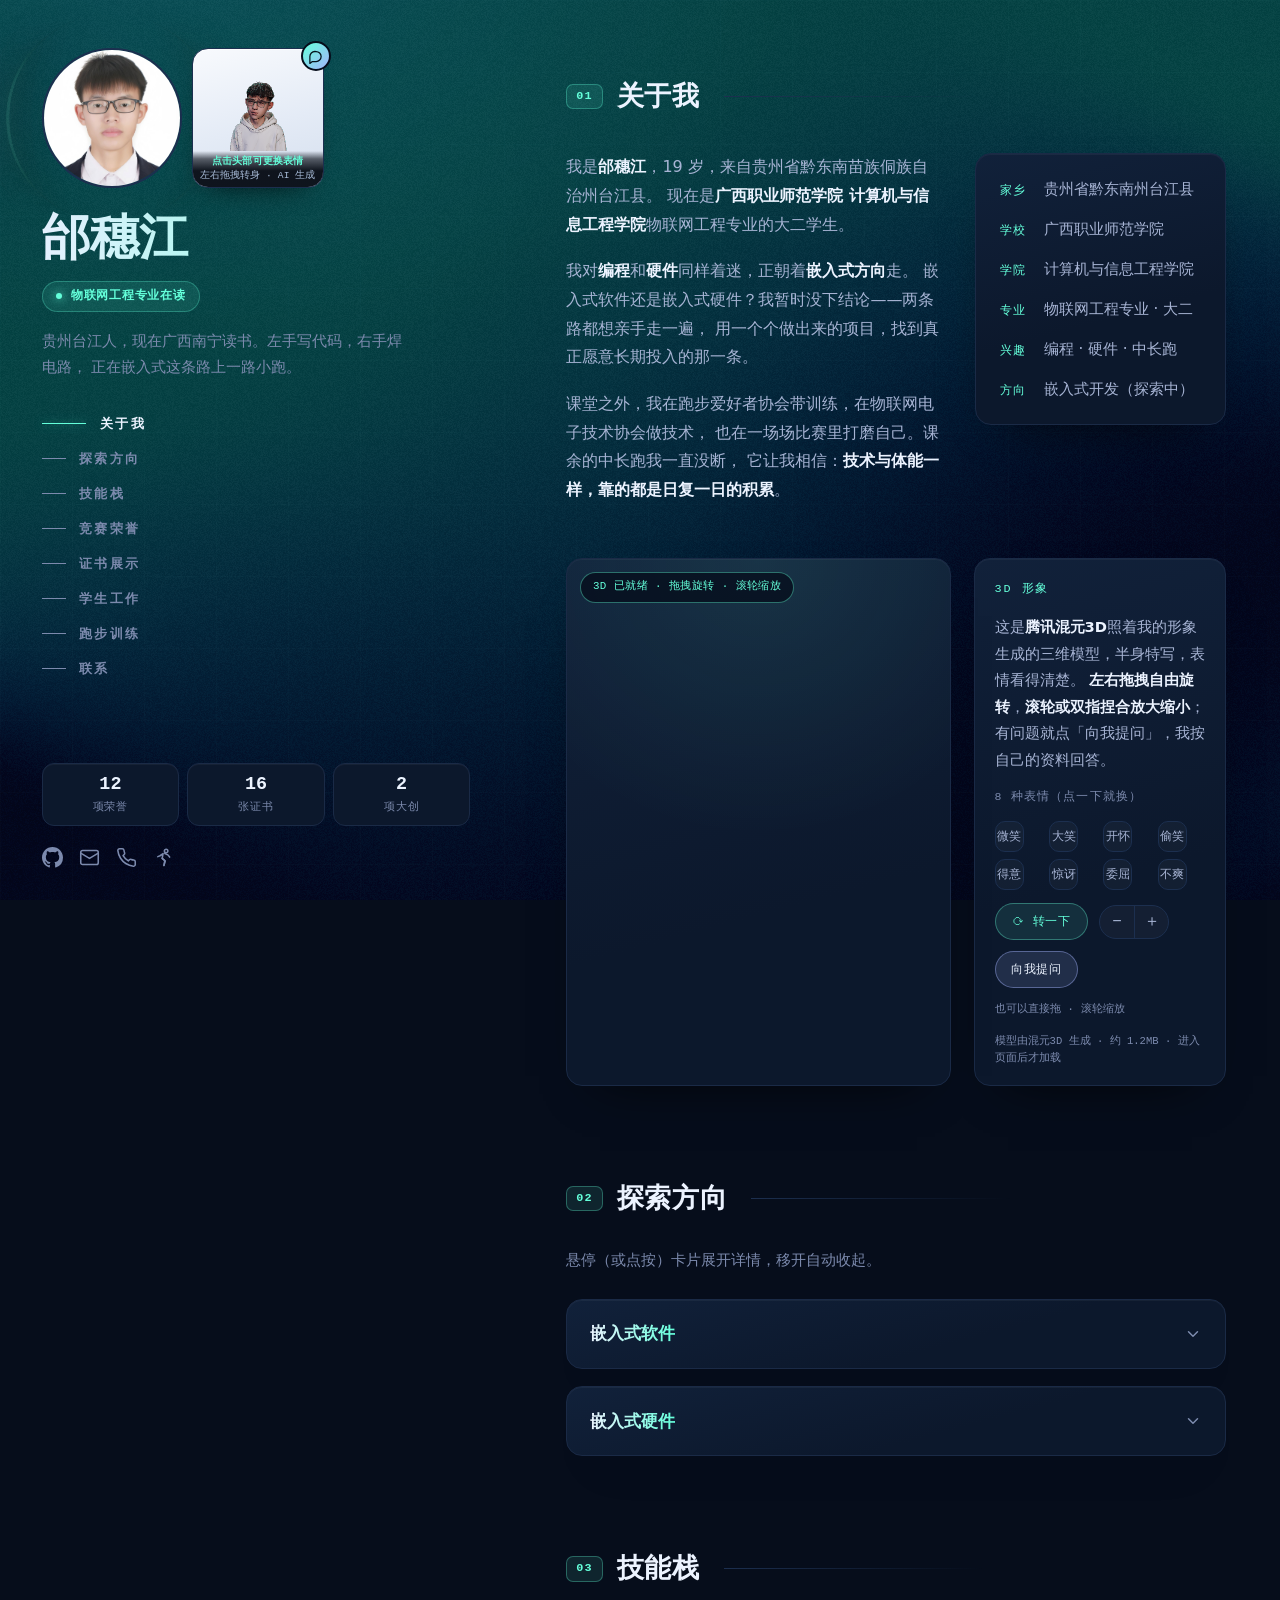
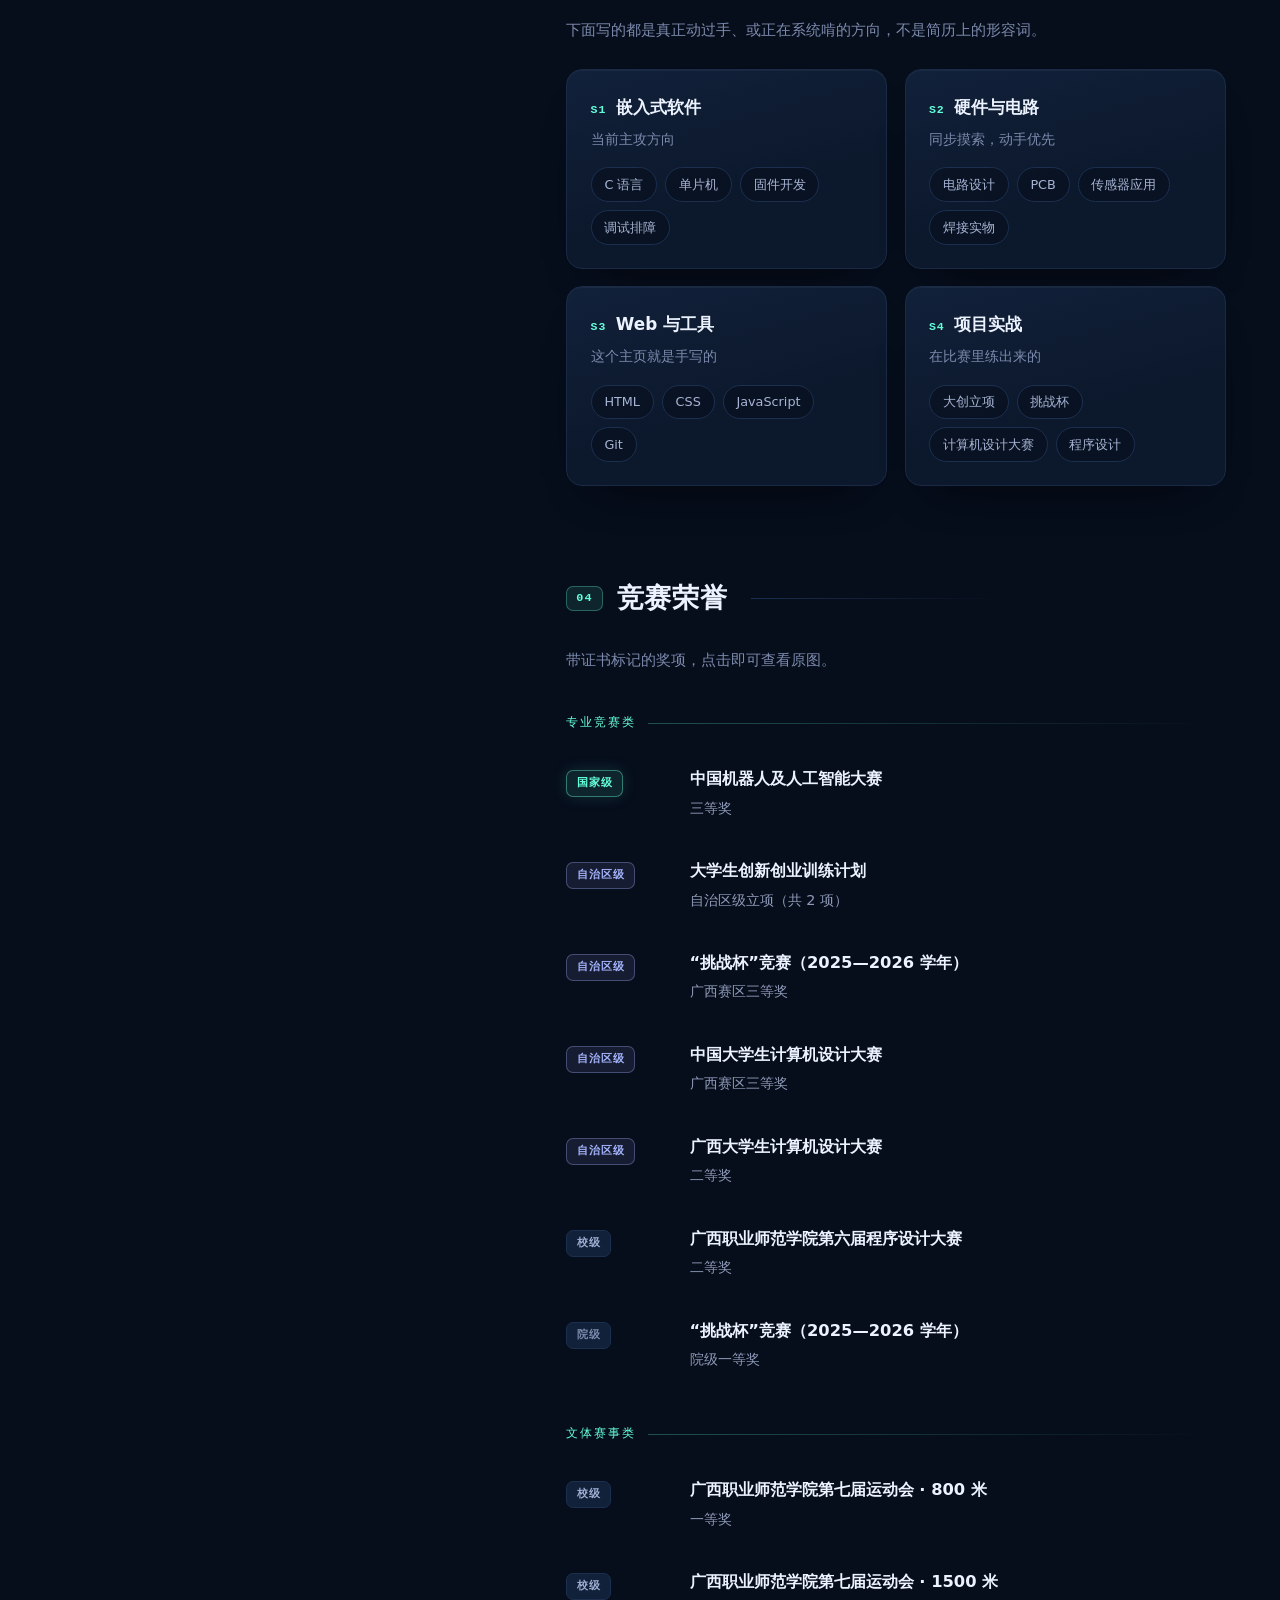
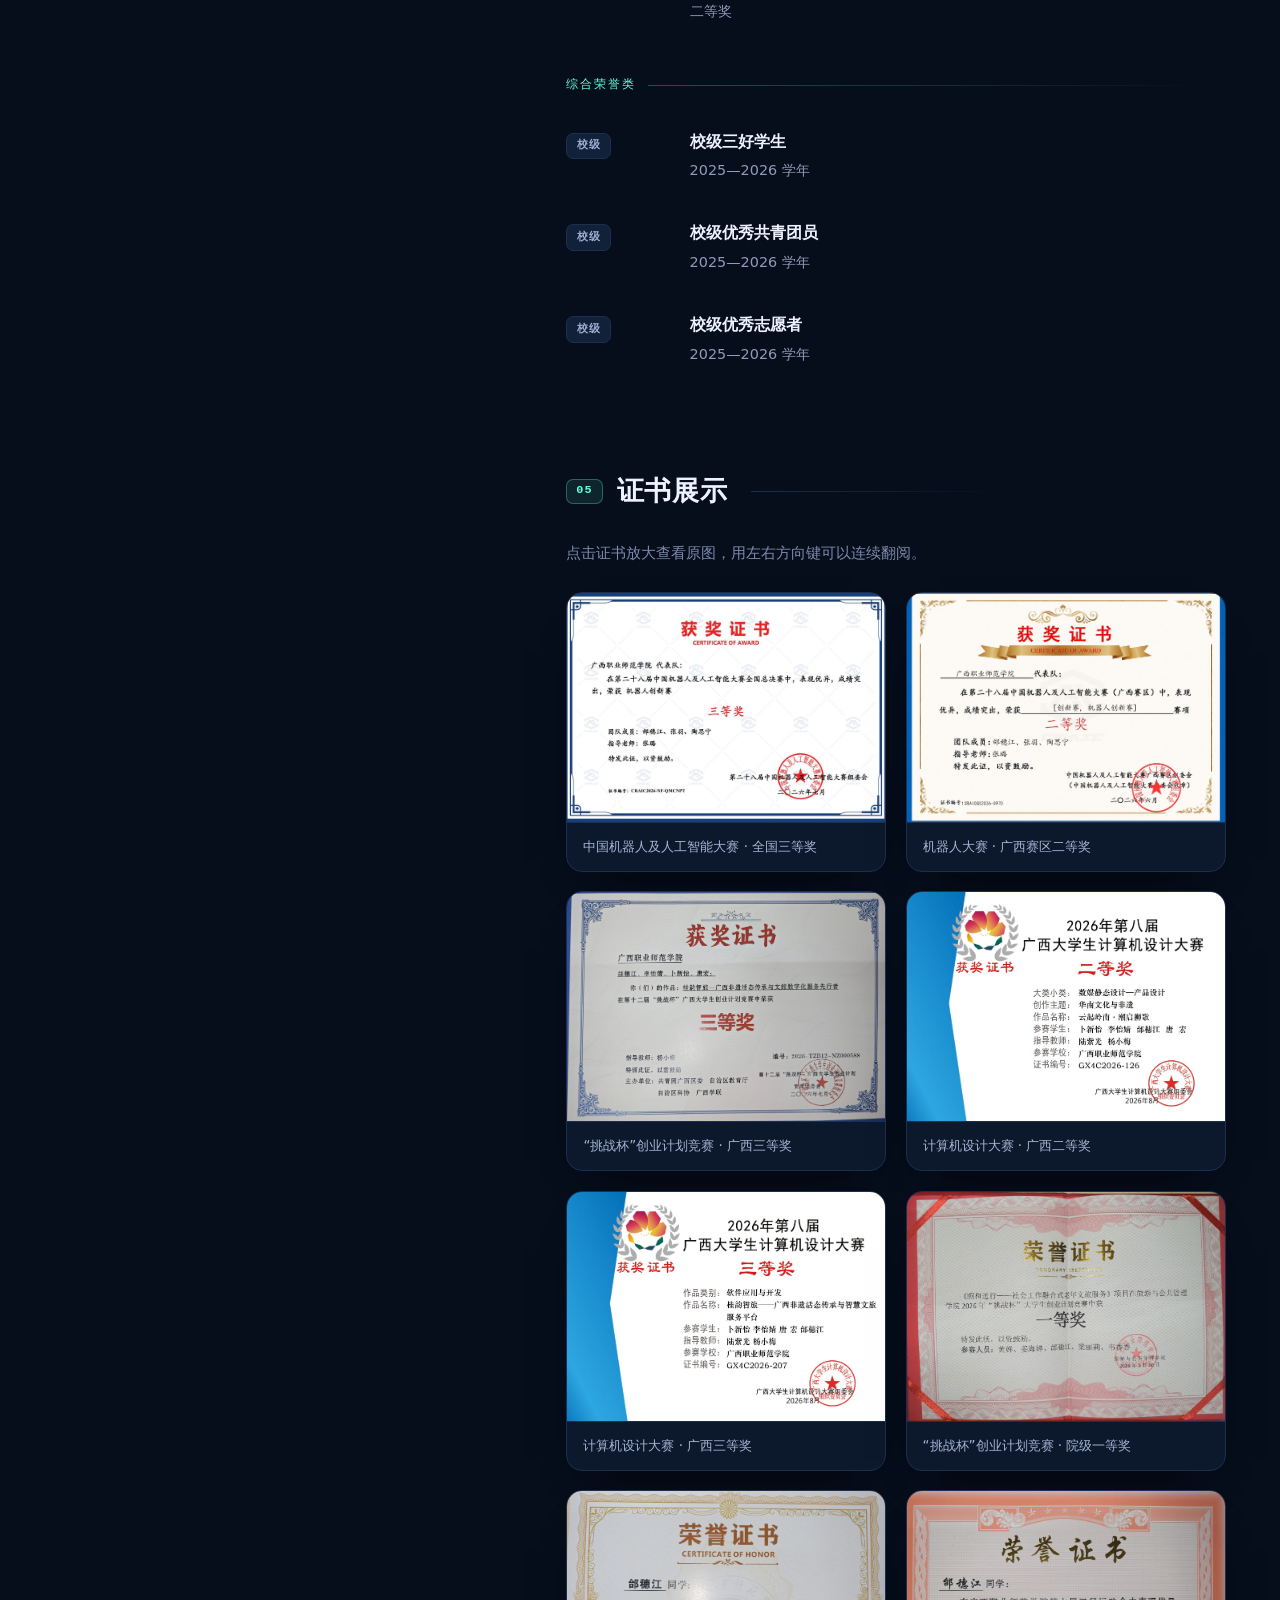
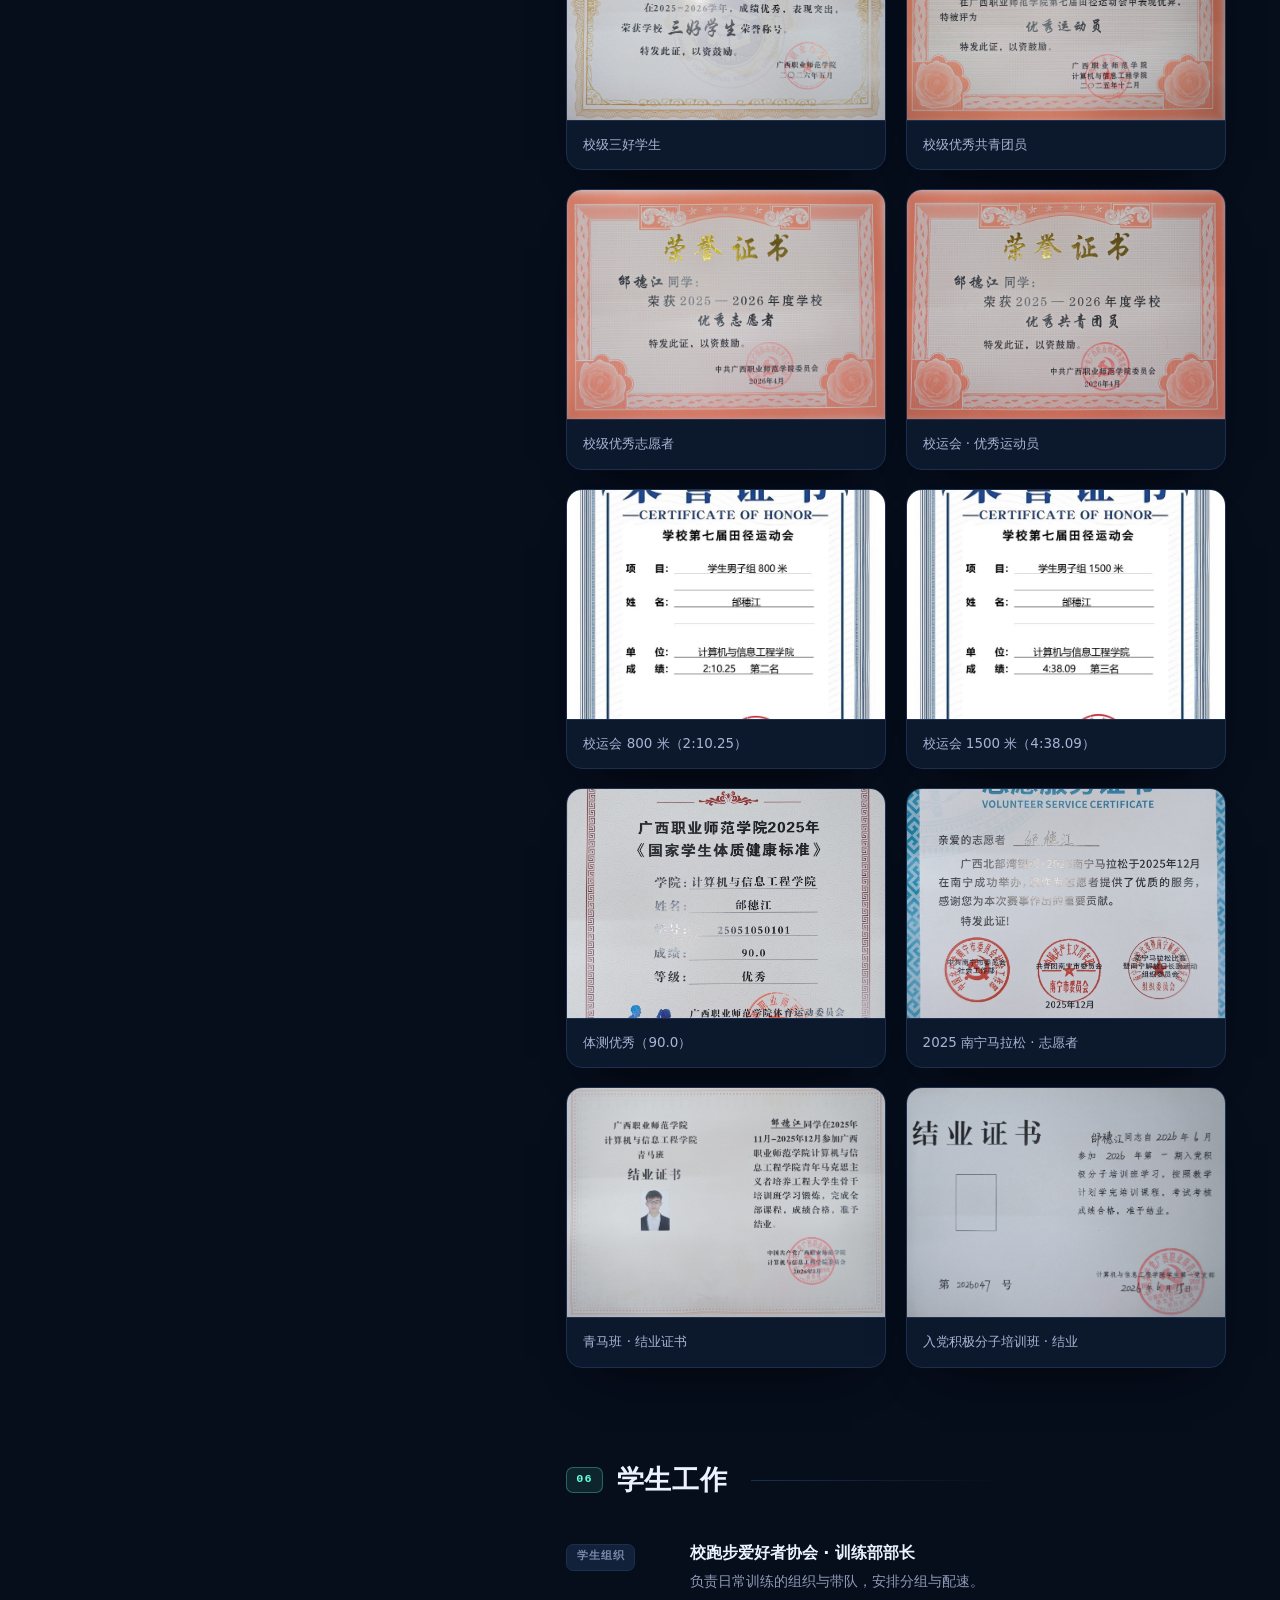
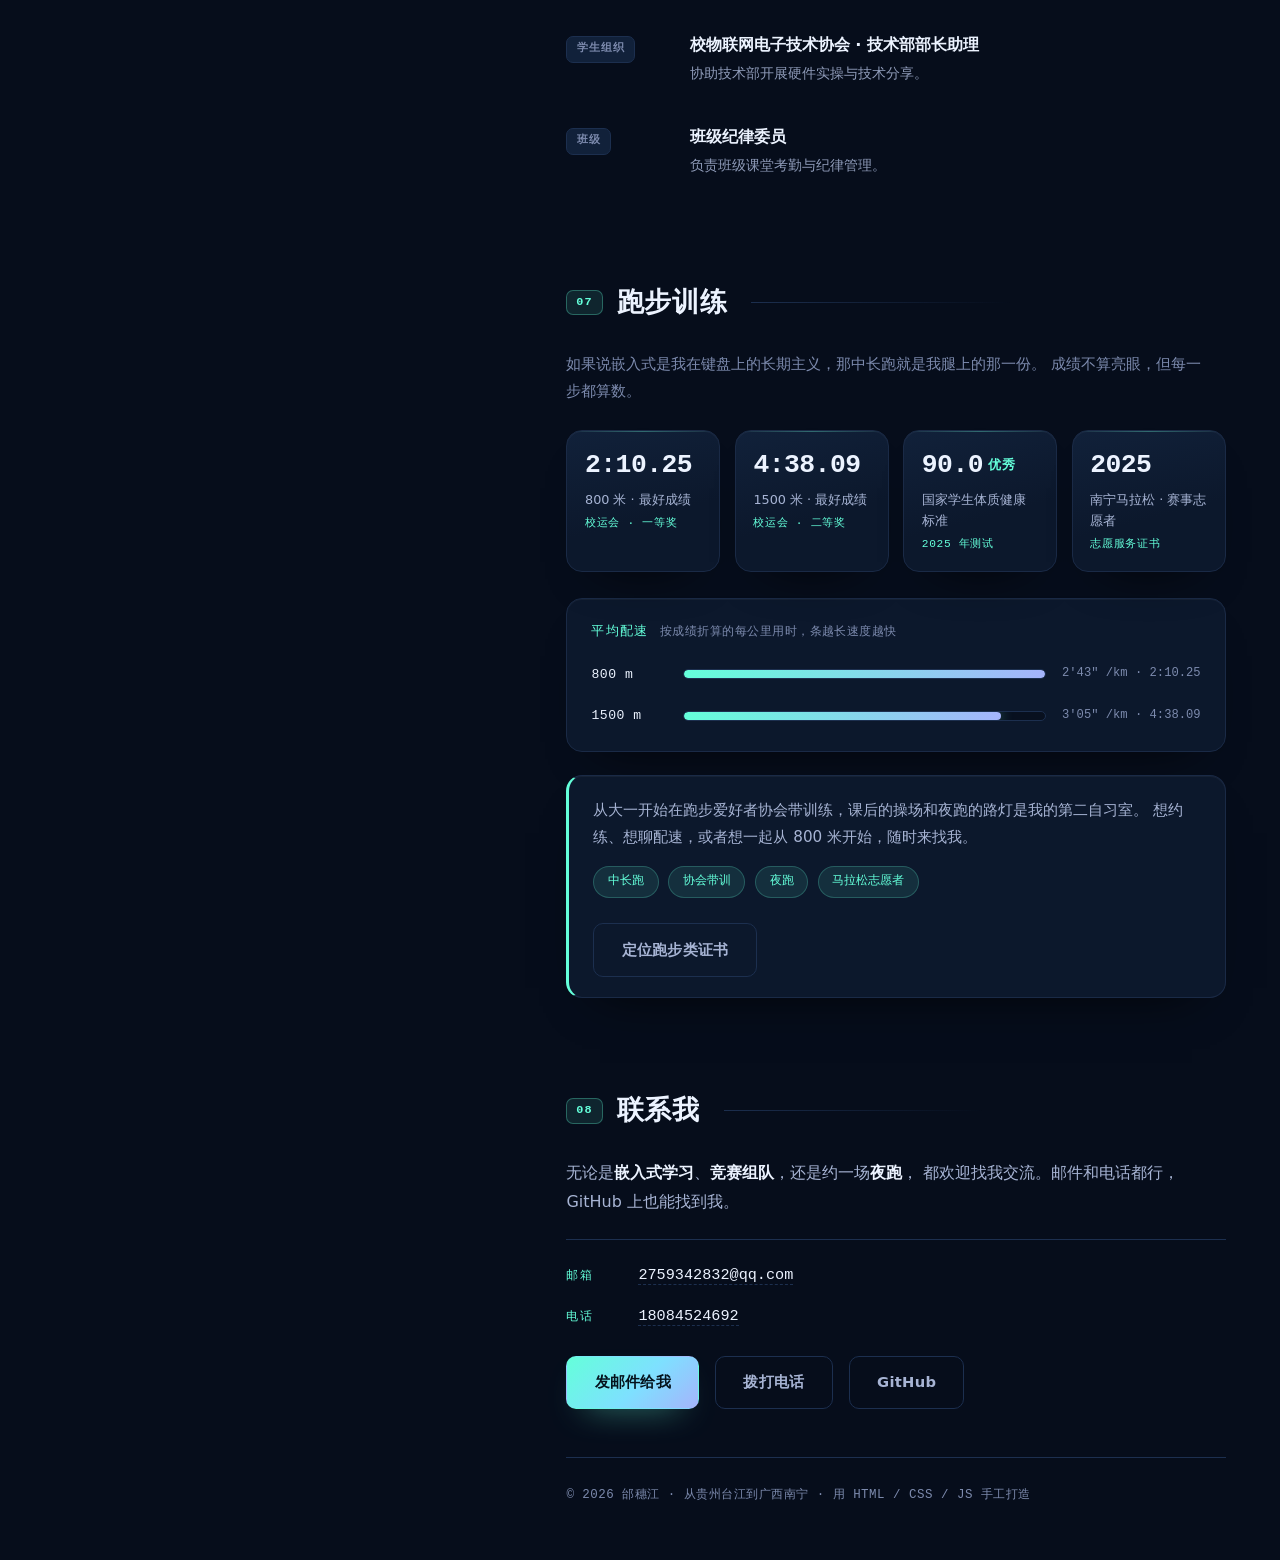
==== commit 7b754a60: "换代 3D 数字人：9 个新模型重做 + 换头接缝校正 按新一批混元3D 全身像重建 9 个模型（身体 + 8 表情）：1536 贴图、9 万三角面、webp + meshopt，每个约 1.2MB，" ====
--- a/index.html
+++ b/index.html
@@ -169,14 +169,14 @@
 
             <p class="h3d-sub">8 种表情（点一下就换）</p>
             <ul class="h3d-moods" id="h3dMoods">
-              <li><button class="h3d-thumb" type="button" data-mood="0" aria-pressed="false">大笑</button></li>
-              <li><button class="h3d-thumb" type="button" data-mood="1" aria-pressed="false">眨眼</button></li>
-              <li><button class="h3d-thumb" type="button" data-mood="2" aria-pressed="false">惊讶</button></li>
-              <li><button class="h3d-thumb" type="button" data-mood="3" aria-pressed="false">吐舌</button></li>
-              <li><button class="h3d-thumb" type="button" data-mood="4" aria-pressed="false">害怕</button></li>
-              <li><button class="h3d-thumb" type="button" data-mood="5" aria-pressed="false">委屈</button></li>
-              <li><button class="h3d-thumb" type="button" data-mood="6" aria-pressed="false">不爽</button></li>
-              <li><button class="h3d-thumb" type="button" data-mood="7" aria-pressed="false">咬牙</button></li>
+              <li><button class="h3d-thumb" type="button" data-mood="0" aria-pressed="false">微笑</button></li>
+              <li><button class="h3d-thumb" type="button" data-mood="1" aria-pressed="false">大笑</button></li>
+              <li><button class="h3d-thumb" type="button" data-mood="2" aria-pressed="false">开怀</button></li>
+              <li><button class="h3d-thumb" type="button" data-mood="3" aria-pressed="false">偷笑</button></li>
+              <li><button class="h3d-thumb" type="button" data-mood="4" aria-pressed="false">得意</button></li>
+              <li><button class="h3d-thumb" type="button" data-mood="5" aria-pressed="false">惊讶</button></li>
+              <li><button class="h3d-thumb" type="button" data-mood="6" aria-pressed="false">委屈</button></li>
+              <li><button class="h3d-thumb" type="button" data-mood="7" aria-pressed="false">不爽</button></li>
             </ul>
 
             <div class="h3d-acts">
@@ -190,7 +190,7 @@
               <span class="h3d-tip">也可以直接拖 · 滚轮缩放</span>
             </div>
 
-            <p class="h3d-note" id="h3dNote">模型由混元3D 生成 · 约 0.9MB · 进入页面后才加载</p>
+            <p class="h3d-note" id="h3dNote">模型由混元3D 生成 · 约 1.2MB · 进入页面后才加载</p>
           </div>
         </div>
       </section>
@@ -698,9 +698,9 @@
 
   <!-- 数字助手的问答内容：想改回答，只改 qa-data.js 就行 -->
   <script src="qa-data.js?v=20260929b"></script>
-  <script src="script.js?v=20260929d"></script>
+  <script src="script.js?v=20260930a"></script>
   <script src="webgl-effects.js?v=20260928a"></script>
   <!-- 3D 数字人：空闲后再动态加载 three.js，可旋转 / 缩放 / 换表情 -->
-  <script defer src="viewer3d.js?v=20260929d"></script>
+  <script defer src="viewer3d.js?v=20260930a"></script>
 </body>
 </html>
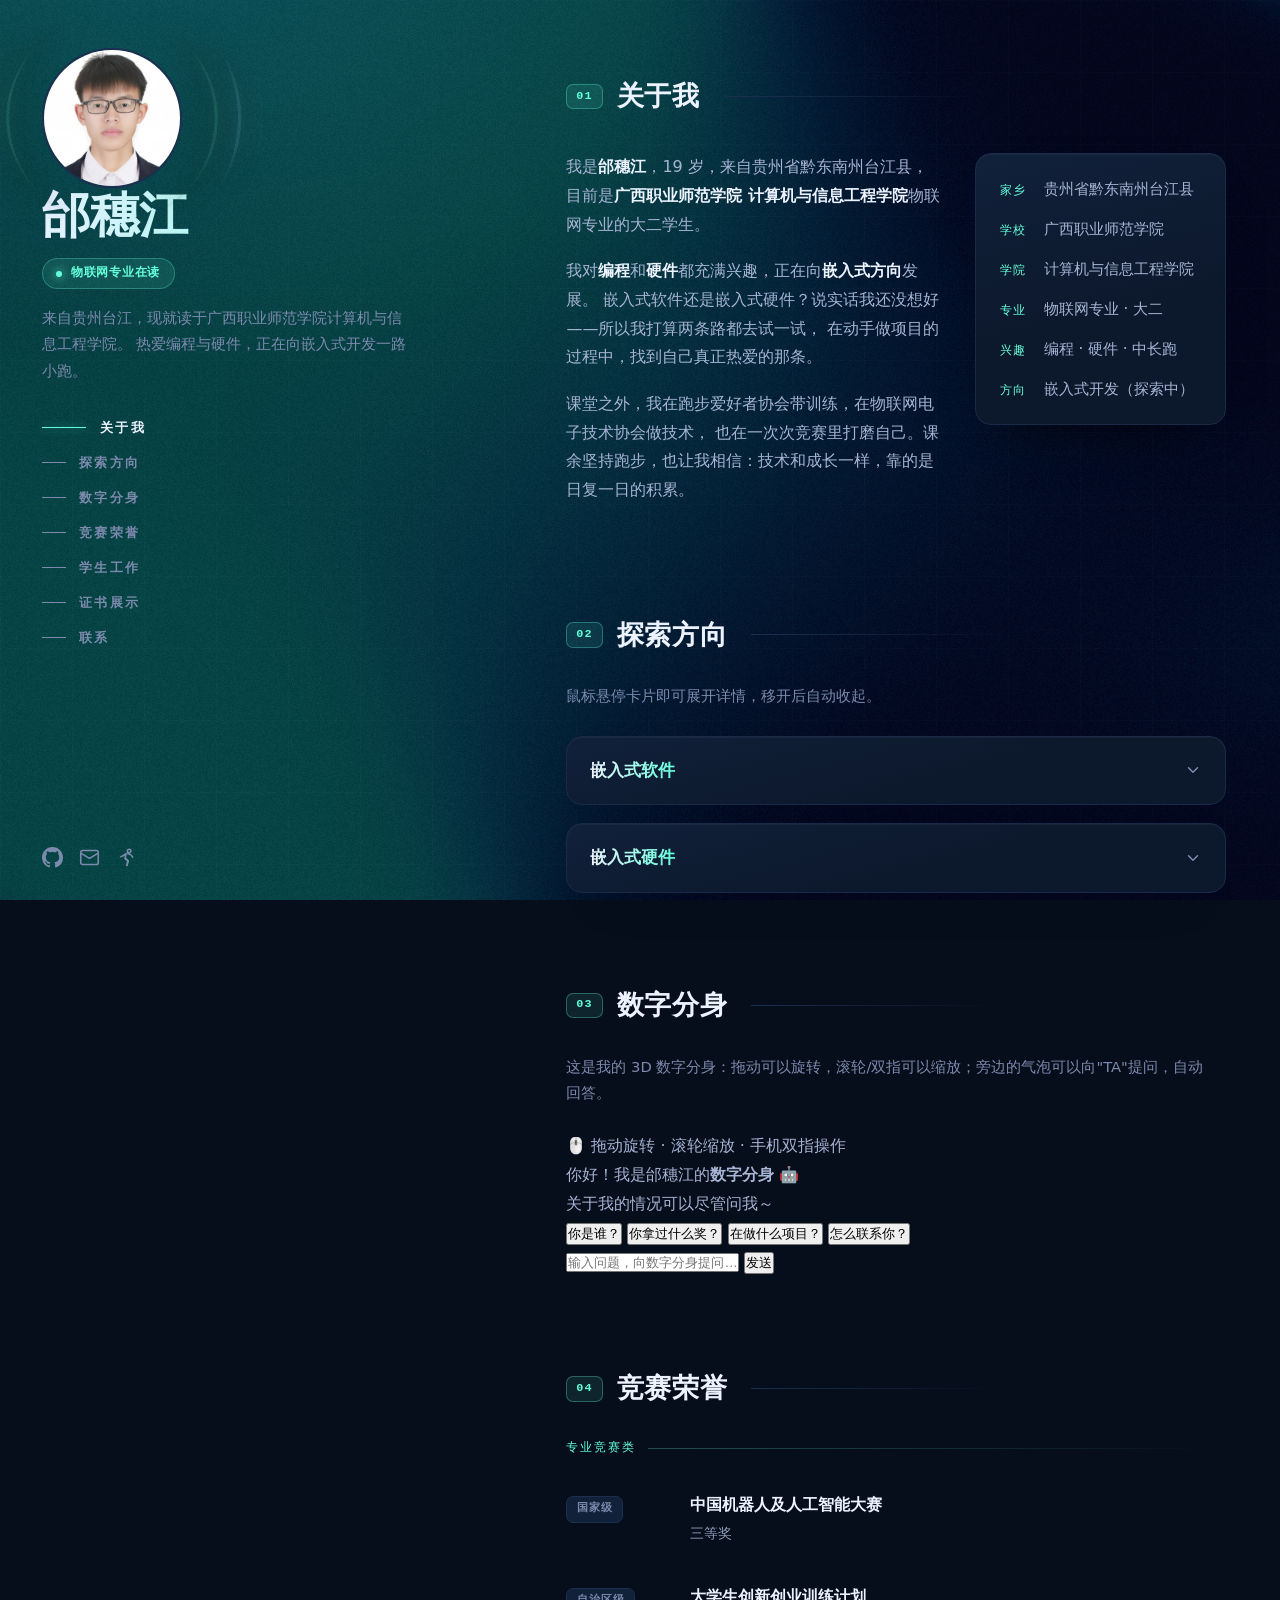
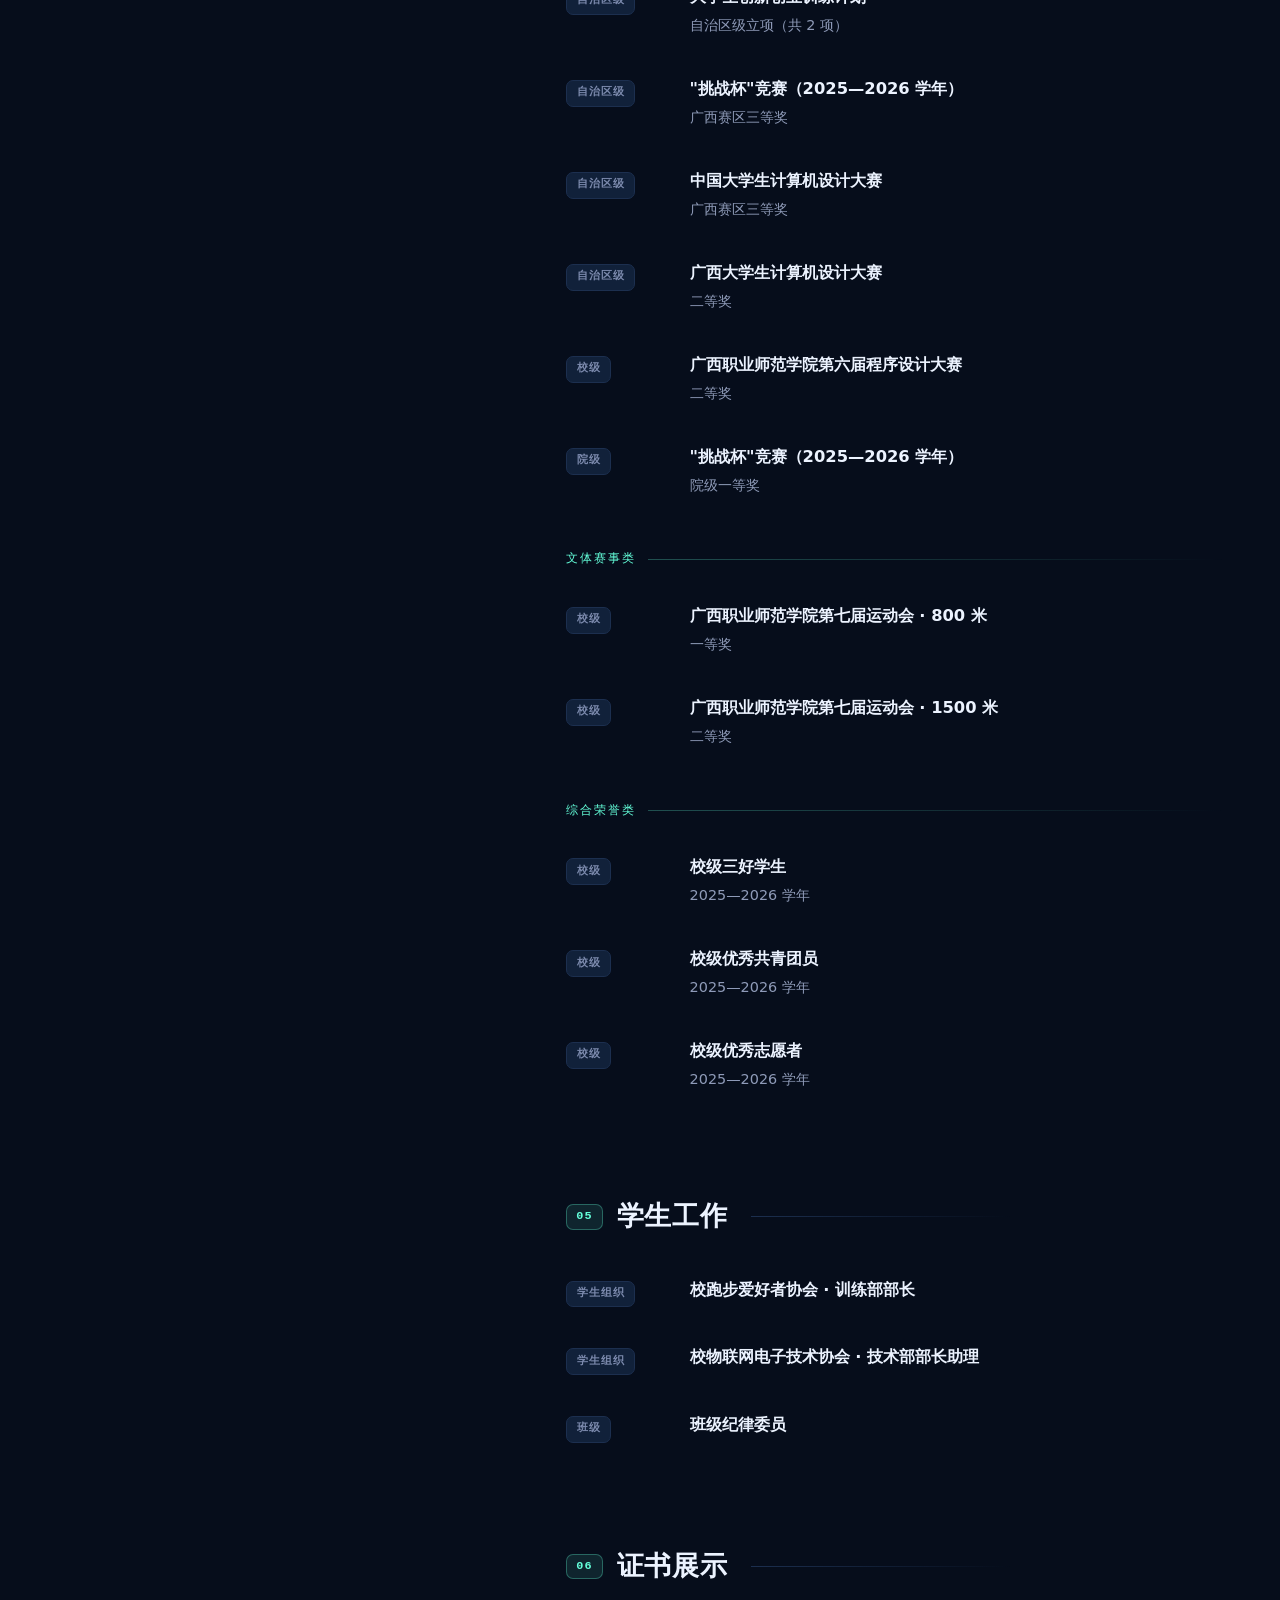
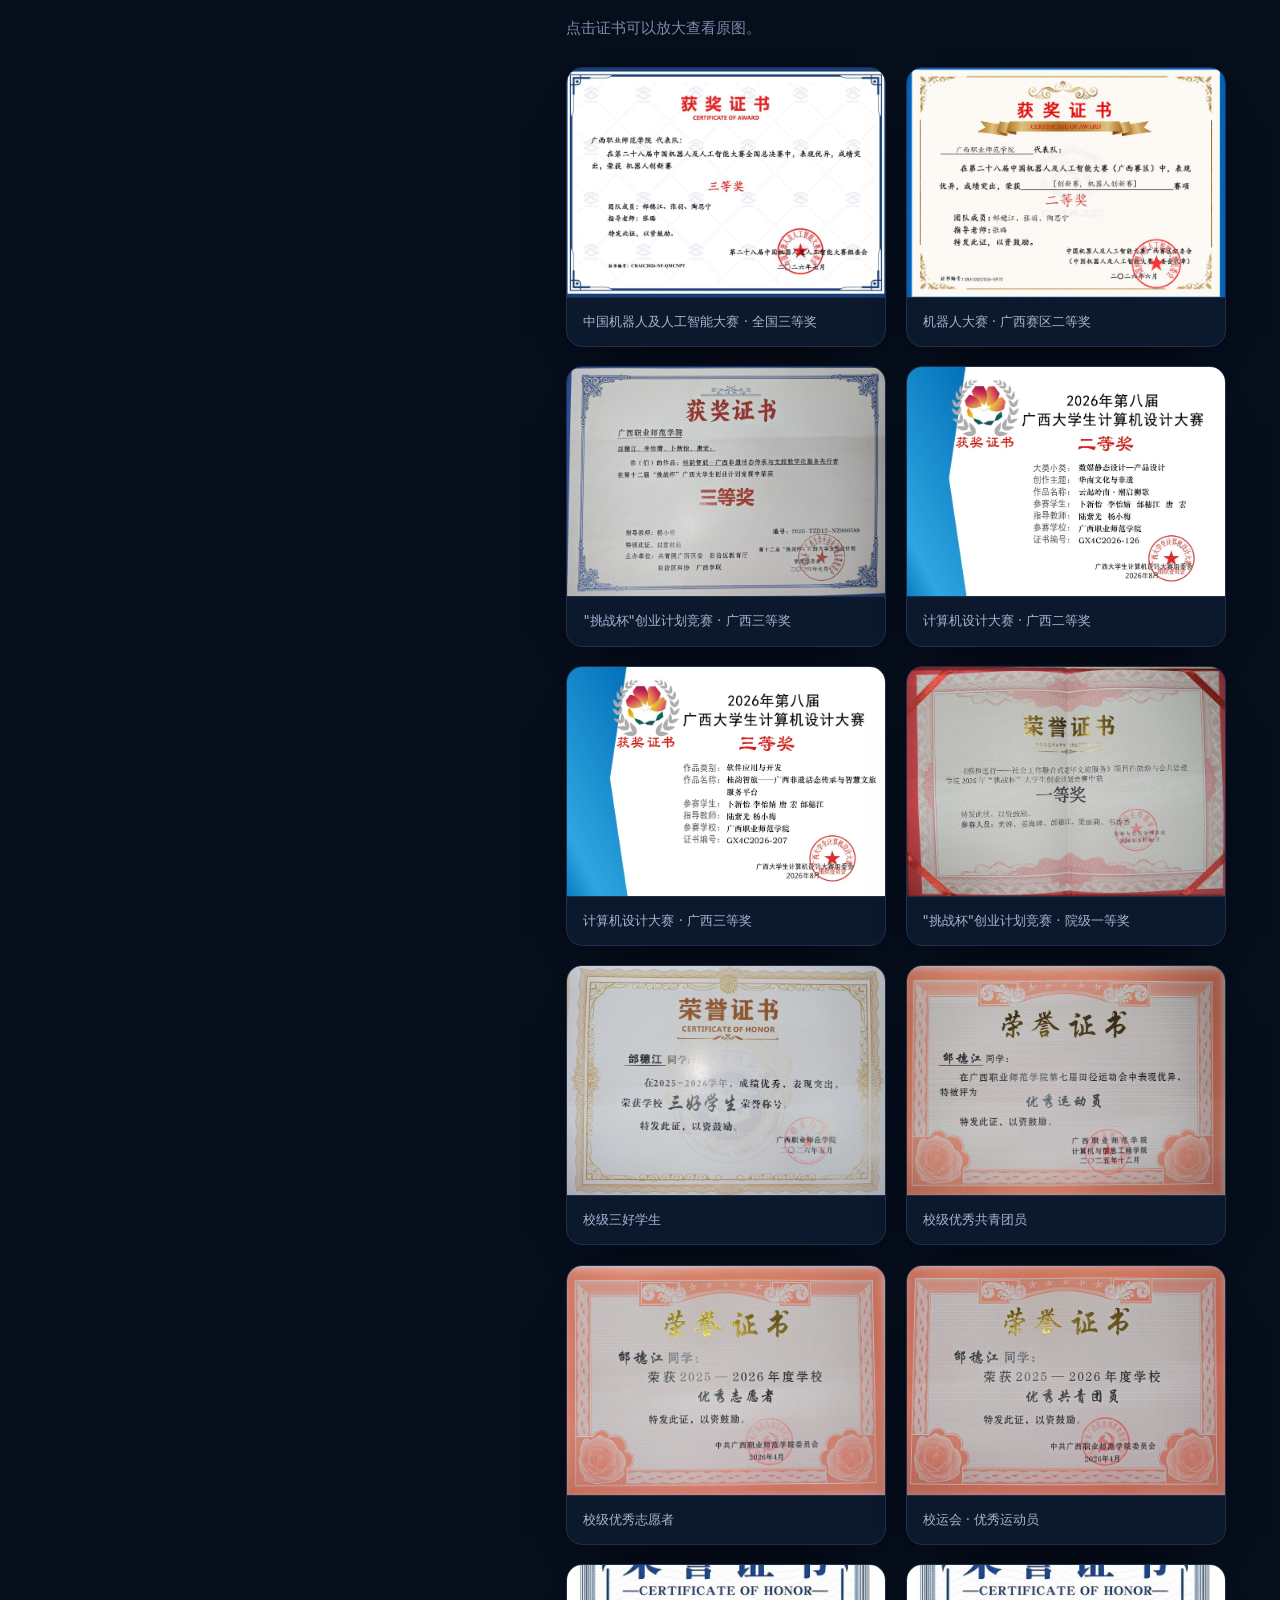
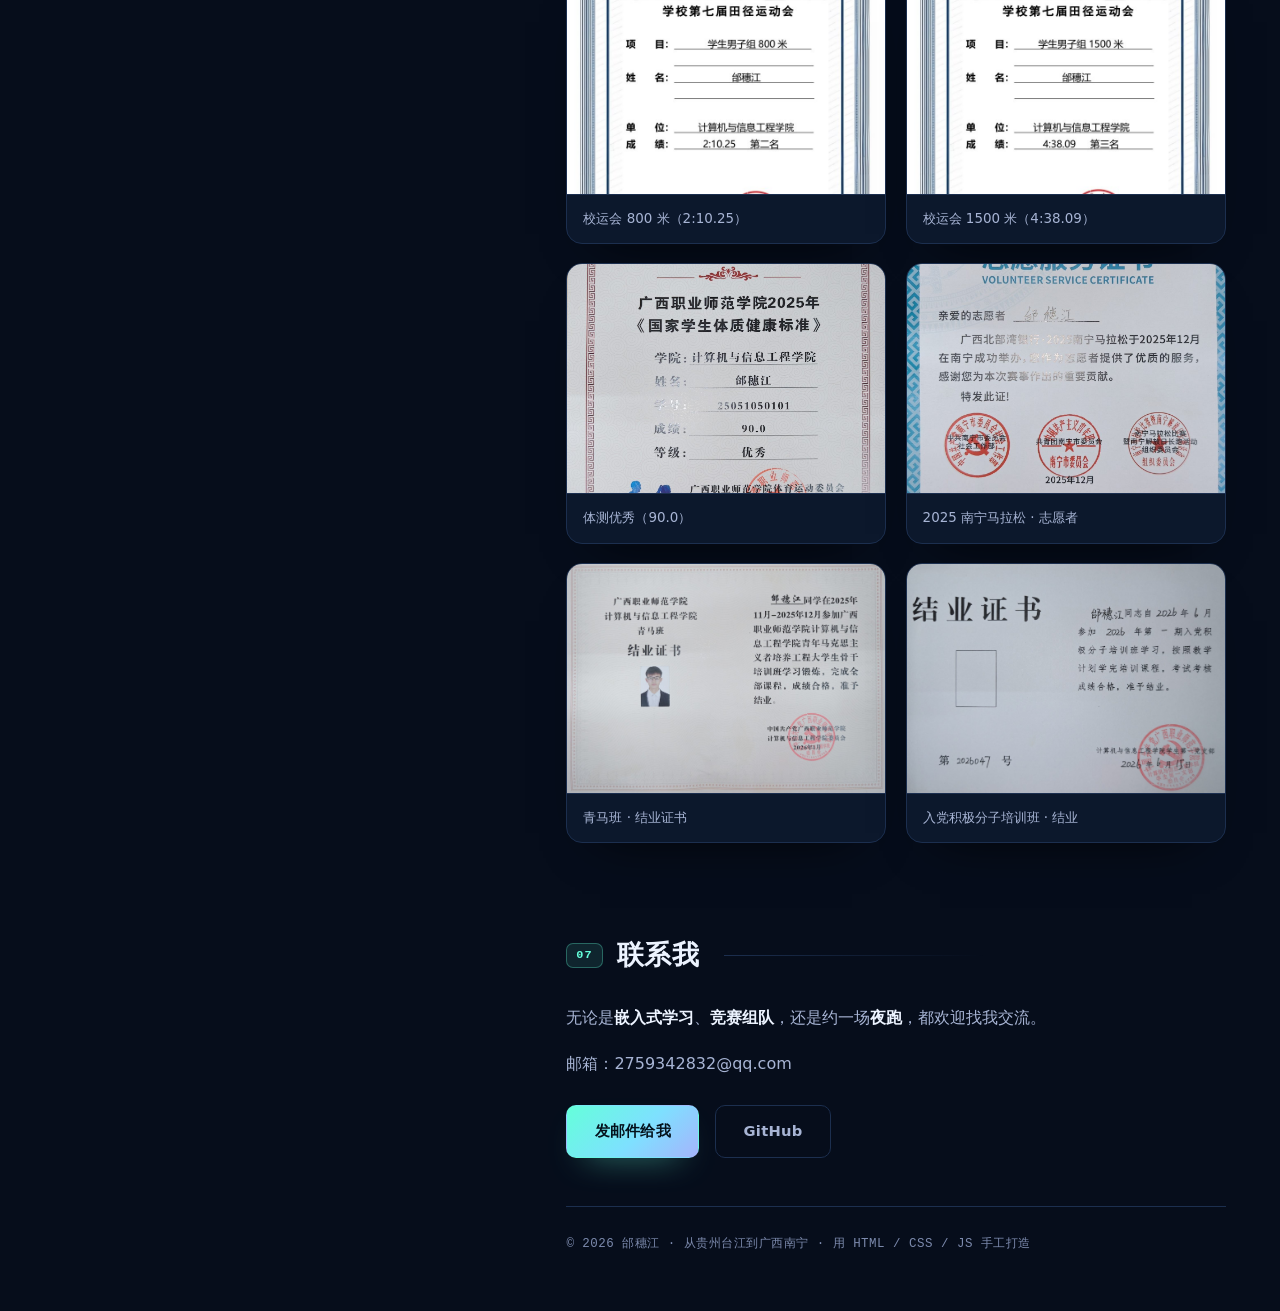
==== commit 0be6c5e6: "新增数字分身板块：3D 可旋转模型 + 问答气泡" ====
--- a/index.html
+++ b/index.html
@@ -4,27 +4,18 @@
   <meta charset="UTF-8">
   <meta name="viewport" content="width=device-width, initial-scale=1.0">
   <title>邰穗江 · 个人主页</title>
-  <meta name="description" content="邰穗江的个人网站——广西职业师范学院物联网工程专业在读，专注嵌入式软硬件，12 项竞赛荣誉、16 张证书，课余练中长跑。">
+  <meta name="description" content="邰穗江的个人网站——广西职业师范学院物联网专业在读，热爱编程与硬件，正在向嵌入式方向发展。">
   <meta property="og:type" content="website">
   <meta property="og:title" content="邰穗江 · 个人主页">
-  <meta property="og:description" content="物联网工程专业在读，专注嵌入式软硬件。12 项竞赛荣誉 · 16 张证书 · 中长跑 800m 2:10 / 1500m 4:38。">
+  <meta property="og:description" content="物联网专业在读，热爱编程与硬件，正在向嵌入式方向发展。12 项竞赛荣誉 · 16 张证书。">
   <meta property="og:url" content="https://suizhen111.github.io/">
   <meta property="og:image" content="https://suizhen111.github.io/images/og-banner.jpg">
   <meta name="twitter:card" content="summary_large_image">
   <meta name="twitter:title" content="邰穗江 · 个人主页">
-  <meta name="twitter:description" content="物联网工程专业在读，专注嵌入式软硬件，正在向嵌入式方向一路小跑。">
+  <meta name="twitter:description" content="物联网专业在读，热爱编程与硬件，正在向嵌入式方向发展。">
   <meta name="twitter:image" content="https://suizhen111.github.io/images/og-banner.jpg">
   <link rel="icon" href="data:image/svg+xml,<svg xmlns='http://www.w3.org/2000/svg' viewBox='0 0 100 100'><text y='.9em' font-size='90'>🔧</text></svg>">
-  <link rel="stylesheet" href="style.css?v=20260929c">
-
-  <!-- three.js 裸模块名映射（3D 数字人用；老浏览器会自动跳过 3D，只显示文字说明） -->
-  <script type="importmap">
-    {
-      "imports": {
-        "three": "./vendor/three/build/three.module.min.js"
-      }
-    }
-  </script>
+  <link rel="stylesheet" href="style.css?v=20260928b">
 </head>
 <body>
 
@@ -36,78 +27,45 @@
     <!-- ============ 左侧固定信息栏 ============ -->
     <aside class="sidebar">
       <div class="side-top">
-        <div class="avatar-row">
-          <div class="avatar-box">
-            <canvas class="rings-canvas" aria-hidden="true"></canvas>
-            <img class="side-avatar" src="images/avatar.jpg" alt="邰穗江的照片" width="140" height="140">
-          </div>
-
-          <!-- 3D 数字人：左右拖拽转身，点击头部更换表情 -->
-          <figure class="buddy" id="buddy">
-            <div class="buddy-stage" id="buddyStage" role="button" tabindex="0"
-                 aria-label="点击头部可更换表情 左右拖拽转身 · AI 生成，当前为正面">
-              <span class="buddy-fail" id="buddyFail">3D 加载中…</span>
-              <canvas class="buddy-canvas" id="buddyCanvas" aria-hidden="true"></canvas>
-              <span class="buddy-hint"><b>点击头部可更换表情</b> 左右拖拽转身 · AI 生成</span>
-            </div>
-            <button class="buddy-chat" id="buddyChat" type="button"
-                    aria-controls="assistant" aria-expanded="false" aria-label="向数字助手提问">
-              <svg viewBox="0 0 24 24" fill="none" stroke="currentColor" stroke-width="2"
-                   stroke-linecap="round" stroke-linejoin="round" aria-hidden="true">
-                <path d="M21 12a8 8 0 0 1-8 8H7l-4 3V12a8 8 0 0 1 8-8h2a8 8 0 0 1 8 8z"/>
-              </svg>
-            </button>
-          </figure>
+        <div class="avatar-box">
+          <canvas class="rings-canvas" aria-hidden="true"></canvas>
+          <img class="side-avatar" src="images/avatar.jpg" alt="邰穗江的照片" width="140" height="140">
         </div>
         <h1 class="side-name">邰穗江</h1>
-        <p class="side-role">物联网工程专业在读</p>
+        <p class="side-role">物联网专业在读</p>
         <p class="side-blurb">
-          贵州台江人，现在广西南宁读书。左手写代码，右手焊电路，
-          正在嵌入式这条路上一路小跑。
+          来自贵州台江，现就读于广西职业师范学院计算机与信息工程学院。
+          热爱编程与硬件，正在向嵌入式开发一路小跑。
         </p>
 
         <nav class="side-nav" id="sideNav" aria-label="页面导航">
           <a href="#about"><span class="dash"></span>关于我</a>
           <a href="#directions"><span class="dash"></span>探索方向</a>
-          <a href="#skills"><span class="dash"></span>技能栈</a>
+          <a href="#digital-human"><span class="dash"></span>数字分身</a>
           <a href="#awards"><span class="dash"></span>竞赛荣誉</a>
+          <a href="#roles"><span class="dash"></span>学生工作</a>
           <a href="#certs"><span class="dash"></span>证书展示</a>
-          <a href="#roles"><span class="dash"></span>学生工作</a>
-          <a href="#running"><span class="dash"></span>跑步训练</a>
           <a href="#contact"><span class="dash"></span>联系</a>
         </nav>
       </div>
 
-      <div class="side-bottom">
-        <div class="side-stats" aria-label="关键数字">
-          <div class="side-stat"><strong>12</strong><span>项荣誉</span></div>
-          <div class="side-stat"><strong>16</strong><span>张证书</span></div>
-          <div class="side-stat"><strong>2</strong><span>项大创</span></div>
-        </div>
-
-        <ul class="side-social">
-          <li>
-            <a href="https://github.com/SuiZhen111" target="_blank" rel="noopener" aria-label="GitHub" title="GitHub">
-              <svg viewBox="0 0 16 16" fill="currentColor" aria-hidden="true"><path d="M8 0C3.58 0 0 3.58 0 8c0 3.54 2.29 6.53 5.47 7.59.4.07.55-.17.55-.38 0-.19-.01-.82-.01-1.49-2.01.37-2.53-.49-2.69-.94-.09-.23-.48-.94-.82-1.13-.28-.15-.68-.52-.01-.53.63-.01 1.08.58 1.23.82.72 1.21 1.87.87 2.33.66.07-.52.28-.87.51-1.07-1.78-.2-3.64-.89-3.64-3.95 0-.87.31-1.59.82-2.15-.08-.2-.36-1.02.08-2.12 0 0 .67-.21 2.2.82.64-.18 1.32-.27 2-.27s1.36.09 2 .27c1.53-1.04 2.2-.82 2.2-.82.44 1.1.16 1.92.08 2.12.51.56.82 1.27.82 2.15 0 3.07-1.87 3.75-3.65 3.95.29.25.54.73.54 1.48 0 1.07-.01 1.93-.01 2.2 0 .21.15.46.55.38A8.01 8.01 0 0 0 16 8c0-4.42-3.58-8-8-8z"/></svg>
-            </a>
-          </li>
-          <li>
-            <a href="mailto:2759342832@qq.com" aria-label="邮箱" title="2759342832@qq.com">
-              <svg viewBox="0 0 24 24" fill="none" stroke="currentColor" stroke-width="1.8" stroke-linecap="round" stroke-linejoin="round" aria-hidden="true"><rect x="2" y="4" width="20" height="16" rx="2"/><path d="m2 7 10 6L22 7"/></svg>
-            </a>
-          </li>
-          <li>
-            <a href="tel:18084524692" aria-label="联系电话" title="18084524692">
-              <svg viewBox="0 0 24 24" fill="none" stroke="currentColor" stroke-width="1.8" stroke-linecap="round" stroke-linejoin="round" aria-hidden="true"><path d="M22 16.92v3a2 2 0 0 1-2.18 2 19.79 19.79 0 0 1-8.63-3.07 19.5 19.5 0 0 1-6-6A19.79 19.79 0 0 1 2.12 4.18 2 2 0 0 1 4.11 2h3a2 2 0 0 1 2 1.72c.13.96.36 1.9.7 2.81a2 2 0 0 1-.45 2.11L8.09 9.91a16 16 0 0 0 6 6l1.27-1.27a2 2 0 0 1 2.11-.45c.9.34 1.85.57 2.81.7A2 2 0 0 1 22 16.92z"/></svg>
-            </a>
-          </li>
-          <li>
-            <a href="#running" aria-label="跑步交流" title="约跑交流">
-              <svg viewBox="0 0 24 24" fill="none" stroke="currentColor" stroke-width="1.8" stroke-linecap="round" stroke-linejoin="round" aria-hidden="true"><circle cx="15" cy="4.5" r="2"/><path d="m12.5 21 1.5-5-3.5-3 1-5.5L8 10l-2.5 1"/><path d="M13.5 7.5 17 9l2 2.5"/><path d="m10.5 13 3 2.5-1 5.5"/></svg>
-            </a>
-          </li>
-        </ul>
-      </div>
+      <ul class="side-social">
+        <li>
+          <a href="https://github.com/SuiZhen111" target="_blank" rel="noopener" aria-label="GitHub" title="GitHub">
+            <svg viewBox="0 0 16 16" fill="currentColor" aria-hidden="true"><path d="M8 0C3.58 0 0 3.58 0 8c0 3.54 2.29 6.53 5.47 7.59.4.07.55-.17.55-.38 0-.19-.01-.82-.01-1.49-2.01.37-2.53-.49-2.69-.94-.09-.23-.48-.94-.82-1.13-.28-.15-.68-.52-.01-.53.63-.01 1.08.58 1.23.82.72 1.21 1.87.87 2.33.66.07-.52.28-.87.51-1.07-1.78-.2-3.64-.89-3.64-3.95 0-.87.31-1.59.82-2.15-.08-.2-.36-1.02.08-2.12 0 0 .67-.21 2.2.82.64-.18 1.32-.27 2-.27s1.36.09 2 .27c1.53-1.04 2.2-.82 2.2-.82.44 1.1.16 1.92.08 2.12.51.56.82 1.27.82 2.15 0 3.07-1.87 3.75-3.65 3.95.29.25.54.73.54 1.48 0 1.07-.01 1.93-.01 2.2 0 .21.15.46.55.38A8.01 8.01 0 0 0 16 8c0-4.42-3.58-8-8-8z"/></svg>
+          </a>
+        </li>
+        <li>
+          <a href="mailto:2759342832@qq.com" aria-label="邮箱" title="2759342832@qq.com">
+            <svg viewBox="0 0 24 24" fill="none" stroke="currentColor" stroke-width="1.8" stroke-linecap="round" stroke-linejoin="round" aria-hidden="true"><rect x="2" y="4" width="20" height="16" rx="2"/><path d="m2 7 10 6L22 7"/></svg>
+          </a>
+        </li>
+        <li>
+          <a href="#contact" aria-label="跑步交流" title="约跑交流">
+            <svg viewBox="0 0 24 24" fill="none" stroke="currentColor" stroke-width="1.8" stroke-linecap="round" stroke-linejoin="round" aria-hidden="true"><circle cx="15" cy="4.5" r="2"/><path d="m12.5 21 1.5-5-3.5-3 1-5.5L8 10l-2.5 1"/><path d="M13.5 7.5 17 9l2 2.5"/><path d="m10.5 13 3 2.5-1 5.5"/></svg>
+          </a>
+        </li>
+      </ul>
     </aside>
 
     <!-- ============ 右侧滚动内容 ============ -->
@@ -123,18 +81,17 @@
         <div class="about-grid">
           <div class="prose reveal">
             <p>
-              我是<strong>邰穗江</strong>，19 岁，来自贵州省黔东南苗族侗族自治州台江县。
-              现在是<strong>广西职业师范学院 计算机与信息工程学院</strong>物联网工程专业的大二学生。
+              我是<strong>邰穗江</strong>，19 岁，来自贵州省黔东南州台江县，
+              目前是<strong>广西职业师范学院 计算机与信息工程学院</strong>物联网专业的大二学生。
             </p>
             <p>
-              我对<strong>编程</strong>和<strong>硬件</strong>同样着迷，正朝着<strong>嵌入式方向</strong>走。
-              嵌入式软件还是嵌入式硬件？我暂时没下结论——两条路都想亲手走一遍，
-              用一个个做出来的项目，找到真正愿意长期投入的那一条。
+              我对<strong>编程</strong>和<strong>硬件</strong>都充满兴趣，正在向<strong>嵌入式方向</strong>发展。
+              嵌入式软件还是嵌入式硬件？说实话我还没想好——所以我打算两条路都去试一试，
+              在动手做项目的过程中，找到自己真正热爱的那条。
             </p>
             <p>
               课堂之外，我在跑步爱好者协会带训练，在物联网电子技术协会做技术，
-              也在一场场比赛里打磨自己。课余的中长跑我一直没断，
-              它让我相信：<strong>技术与体能一样，靠的都是日复一日的积累</strong>。
+              也在一次次竞赛里打磨自己。课余坚持跑步，也让我相信：技术和成长一样，靠的是日复一日的积累。
             </p>
           </div>
 
@@ -143,56 +100,12 @@
               <div><dt>家乡</dt><dd>贵州省黔东南州台江县</dd></div>
               <div><dt>学校</dt><dd>广西职业师范学院</dd></div>
               <div><dt>学院</dt><dd>计算机与信息工程学院</dd></div>
-              <div><dt>专业</dt><dd>物联网工程专业 · 大二</dd></div>
+              <div><dt>专业</dt><dd>物联网专业 · 大二</dd></div>
               <div><dt>兴趣</dt><dd>编程 · 硬件 · 中长跑</dd></div>
               <div><dt>方向</dt><dd>嵌入式开发（探索中）</dd></div>
             </dl>
           </aside>
         </div>
-
-        <!-- 3D 数字人 · 正文大展示（半身特写，可旋转 / 缩放 / 换表情 / 提问） -->
-        <div class="hero3d reveal" id="hero3d">
-          <div class="h3d-stage" id="h3dStage" role="img"
-               aria-label="邰穗江的 3D 数字人，左右拖拽可以自由旋转查看">
-            <canvas class="h3d-canvas" id="h3dCanvas" aria-hidden="true"></canvas>
-            <div class="h3d-bubble" id="h3dBubble" aria-hidden="true"></div>
-          </div>
-          <span class="h3d-status" id="h3dStatus" aria-live="polite"></span>
-
-          <div class="h3d-side">
-            <p class="h3d-kicker">3D 形象</p>
-            <p class="h3d-text">
-              这是<strong>腾讯混元3D</strong>照着我的形象生成的三维模型，半身特写，表情看得清楚。
-              <strong>左右拖拽自由旋转</strong>，<strong>滚轮或双指捏合放大缩小</strong>；
-              有问题就点「向我提问」，我按自己的资料回答。
-            </p>
-
-            <p class="h3d-sub">8 种表情（点一下就换）</p>
-            <ul class="h3d-moods" id="h3dMoods">
-              <li><button class="h3d-thumb" type="button" data-mood="0" aria-pressed="false">微笑</button></li>
-              <li><button class="h3d-thumb" type="button" data-mood="1" aria-pressed="false">大笑</button></li>
-              <li><button class="h3d-thumb" type="button" data-mood="2" aria-pressed="false">开怀</button></li>
-              <li><button class="h3d-thumb" type="button" data-mood="3" aria-pressed="false">偷笑</button></li>
-              <li><button class="h3d-thumb" type="button" data-mood="4" aria-pressed="false">得意</button></li>
-              <li><button class="h3d-thumb" type="button" data-mood="5" aria-pressed="false">惊讶</button></li>
-              <li><button class="h3d-thumb" type="button" data-mood="6" aria-pressed="false">委屈</button></li>
-              <li><button class="h3d-thumb" type="button" data-mood="7" aria-pressed="false">不爽</button></li>
-            </ul>
-
-            <div class="h3d-acts">
-              <button class="h3d-rot" id="h3dRot" type="button">⟳ 转一下</button>
-              <span class="h3d-zoom" role="group" aria-label="缩放模型">
-                <button id="h3dZoomOut" type="button" aria-label="缩小模型">−</button>
-                <button id="h3dZoomIn" type="button" aria-label="放大模型">＋</button>
-              </span>
-              <button class="h3d-ask" id="h3dAsk" type="button"
-                      aria-controls="assistant" aria-expanded="false">向我提问</button>
-              <span class="h3d-tip">也可以直接拖 · 滚轮缩放</span>
-            </div>
-
-            <p class="h3d-note" id="h3dNote">模型由混元3D 生成 · 约 1.2MB · 进入页面后才加载</p>
-          </div>
-        </div>
       </section>
 
       <!-- 02 探索方向 -->
@@ -202,92 +115,83 @@
           <h2>探索方向</h2>
           <span class="sec-line"></span>
         </header>
-        <p class="sec-sub reveal">悬停（或点按）卡片展开详情，移开自动收起。</p>
-
-        <div class="dir-entry reveal" tabindex="0" role="button" aria-expanded="false">
+        <p class="sec-sub reveal">鼠标悬停卡片即可展开详情，移开后自动收起。</p>
+
+        <div class="dir-entry reveal" tabindex="0" aria-expanded="false">
           <div class="dir-head">
             <h3>嵌入式软件</h3>
             <svg class="dir-arrow" viewBox="0 0 24 24" fill="none" stroke="currentColor" stroke-width="2" stroke-linecap="round" stroke-linejoin="round" aria-hidden="true"><path d="m6 9 6 6 6-6"/></svg>
           </div>
           <div class="dir-panel">
             <div class="dir-panel-inner">
-              <p class="desc">让代码真正跑在板子上——从点亮第一颗 LED 起步，一路摸到单片机、寄存器与底层的世界。</p>
+              <p class="desc">让代码跑在每一块板子上——从点亮第一颗 LED 开始，一步步深入单片机与底层的世界。</p>
               <ul class="pills">
-                <li>C 语言</li><li>单片机</li><li>固件开发</li><li>调试排障</li>
+                <li>C 语言</li><li>单片机</li><li>固件开发</li>
               </ul>
             </div>
           </div>
         </div>
 
-        <div class="dir-entry reveal" tabindex="0" role="button" aria-expanded="false">
+        <div class="dir-entry reveal" tabindex="0" aria-expanded="false">
           <div class="dir-head">
             <h3>嵌入式硬件</h3>
             <svg class="dir-arrow" viewBox="0 0 24 24" fill="none" stroke="currentColor" stroke-width="2" stroke-linecap="round" stroke-linejoin="round" aria-hidden="true"><path d="m6 9 6 6 6-6"/></svg>
           </div>
           <div class="dir-panel">
             <div class="dir-panel-inner">
-              <p class="desc">从原理图到实物，亲手把想法焊成电路。传感器和电路板，是我眼里最好玩的一堆积木。</p>
+              <p class="desc">从原理图到实物，亲手把想法焊成电路。传感器、电路板，都是我感兴趣的玩具。</p>
               <ul class="pills">
-                <li>电路设计</li><li>PCB</li><li>传感器</li><li>焊接实物</li>
+                <li>电路设计</li><li>PCB</li><li>传感器</li>
               </ul>
             </div>
           </div>
         </div>
       </section>
 
-      <!-- 03 技能栈 -->
-      <section id="skills" class="sec">
+      <!-- 03 数字分身 -->
+      <section id="digital-human" class="sec">
         <header class="sec-head reveal">
           <span class="sec-num">03</span>
-          <h2>技能栈</h2>
-          <span class="sec-line"></span>
-        </header>
-        <p class="sec-sub reveal">下面写的都是真正动过手、或正在系统啃的方向，不是简历上的形容词。</p>
-
-        <div class="skill-grid">
-          <article class="skill-card reveal">
-            <div class="skill-head">
-              <span class="skill-idx">S1</span>
-              <h3>嵌入式软件</h3>
-            </div>
-            <p class="skill-note">当前主攻方向</p>
-            <ul class="chips">
-              <li>C 语言</li><li>单片机</li><li>固件开发</li><li>调试排障</li>
-            </ul>
-          </article>
-
-          <article class="skill-card reveal">
-            <div class="skill-head">
-              <span class="skill-idx">S2</span>
-              <h3>硬件与电路</h3>
-            </div>
-            <p class="skill-note">同步摸索，动手优先</p>
-            <ul class="chips">
-              <li>电路设计</li><li>PCB</li><li>传感器应用</li><li>焊接实物</li>
-            </ul>
-          </article>
-
-          <article class="skill-card reveal">
-            <div class="skill-head">
-              <span class="skill-idx">S3</span>
-              <h3>Web 与工具</h3>
-            </div>
-            <p class="skill-note">这个主页就是手写的</p>
-            <ul class="chips">
-              <li>HTML</li><li>CSS</li><li>JavaScript</li><li>Git</li>
-            </ul>
-          </article>
-
-          <article class="skill-card reveal">
-            <div class="skill-head">
-              <span class="skill-idx">S4</span>
-              <h3>项目实战</h3>
-            </div>
-            <p class="skill-note">在比赛里练出来的</p>
-            <ul class="chips">
-              <li>大创立项</li><li>挑战杯</li><li>计算机设计大赛</li><li>程序设计</li>
-            </ul>
-          </article>
+          <h2>数字分身</h2>
+          <span class="sec-line"></span>
+        </header>
+        <p class="sec-sub reveal">这是我的 3D 数字分身：拖动可以旋转，滚轮/双指可以缩放；旁边的气泡可以向"TA"提问，自动回答。</p>
+
+        <div class="dh-grid">
+          <div class="dh-stage reveal">
+            <model-viewer
+              id="dhModel"
+              src="models/digital-human.glb"
+              alt="邰穗江的 3D 数字分身"
+              camera-controls
+              auto-rotate
+              auto-rotate-delay="2000"
+              rotation-per-second="18deg"
+              interaction-prompt="auto"
+              shadow-intensity="1.1"
+              shadow-softness="0.8"
+              exposure="1.0"
+              touch-action="pan-y"
+              loading="lazy">
+            </model-viewer>
+            <p class="dh-hint">🖱️ 拖动旋转 · 滚轮缩放 · 手机双指操作</p>
+          </div>
+
+          <div class="dh-chat reveal">
+            <div class="dh-msgs" id="dhMsgs" aria-live="polite">
+              <div class="dh-msg dh-msg-bot">你好！我是邰穗江的<b>数字分身</b> 🤖<br>关于我的情况可以尽管问我～</div>
+            </div>
+            <div class="dh-chips" id="dhChips">
+              <button type="button" data-q="你是谁？">你是谁？</button>
+              <button type="button" data-q="你拿过什么奖？">你拿过什么奖？</button>
+              <button type="button" data-q="在做什么项目？">在做什么项目？</button>
+              <button type="button" data-q="怎么联系你？">怎么联系你？</button>
+            </div>
+            <form class="dh-input" id="dhForm" autocomplete="off">
+              <input id="dhInput" type="text" maxlength="60" placeholder="输入问题，向数字分身提问…" aria-label="输入问题">
+              <button type="submit" aria-label="发送">发送</button>
+            </form>
+          </div>
         </div>
       </section>
 
@@ -298,56 +202,55 @@
           <h2>竞赛荣誉</h2>
           <span class="sec-line"></span>
         </header>
-        <p class="sec-sub reveal">带证书标记的奖项，点击即可查看原图。</p>
 
         <p class="group-label">专业竞赛类</p>
         <ul class="entries">
           <li class="entry reveal has-cert" data-cert="cert-03.jpg">
-            <p class="entry-meta lv-1">国家级</p>
+            <p class="entry-meta">国家级</p>
             <div class="entry-body">
               <h3>中国机器人及人工智能大赛</h3>
               <p class="desc">三等奖</p>
             </div>
           </li>
           <li class="entry reveal">
-            <p class="entry-meta lv-2">自治区级</p>
+            <p class="entry-meta">自治区级</p>
             <div class="entry-body">
               <h3>大学生创新创业训练计划</h3>
               <p class="desc">自治区级立项（共 2 项）</p>
             </div>
           </li>
           <li class="entry reveal has-cert" data-cert="cert-02.jpg">
-            <p class="entry-meta lv-2">自治区级</p>
-            <div class="entry-body">
-              <h3>“挑战杯”竞赛（2025—2026 学年）</h3>
+            <p class="entry-meta">自治区级</p>
+            <div class="entry-body">
+              <h3>"挑战杯"竞赛（2025—2026 学年）</h3>
               <p class="desc">广西赛区三等奖</p>
             </div>
           </li>
           <li class="entry reveal has-cert" data-cert="cert-05.jpg">
-            <p class="entry-meta lv-2">自治区级</p>
+            <p class="entry-meta">自治区级</p>
             <div class="entry-body">
               <h3>中国大学生计算机设计大赛</h3>
               <p class="desc">广西赛区三等奖</p>
             </div>
           </li>
           <li class="entry reveal has-cert" data-cert="cert-01.jpg">
-            <p class="entry-meta lv-2">自治区级</p>
+            <p class="entry-meta">自治区级</p>
             <div class="entry-body">
               <h3>广西大学生计算机设计大赛</h3>
               <p class="desc">二等奖</p>
             </div>
           </li>
           <li class="entry reveal">
-            <p class="entry-meta lv-3">校级</p>
+            <p class="entry-meta">校级</p>
             <div class="entry-body">
               <h3>广西职业师范学院第六届程序设计大赛</h3>
               <p class="desc">二等奖</p>
             </div>
           </li>
           <li class="entry reveal has-cert" data-cert="cert-14.jpg">
-            <p class="entry-meta lv-4">院级</p>
-            <div class="entry-body">
-              <h3>“挑战杯”竞赛（2025—2026 学年）</h3>
+            <p class="entry-meta">院级</p>
+            <div class="entry-body">
+              <h3>"挑战杯"竞赛（2025—2026 学年）</h3>
               <p class="desc">院级一等奖</p>
             </div>
           </li>
@@ -356,14 +259,14 @@
         <p class="group-label">文体赛事类</p>
         <ul class="entries">
           <li class="entry reveal has-cert" data-cert="cert-11.jpg">
-            <p class="entry-meta lv-3">校级</p>
+            <p class="entry-meta">校级</p>
             <div class="entry-body">
               <h3>广西职业师范学院第七届运动会 · 800 米</h3>
               <p class="desc">一等奖</p>
             </div>
           </li>
           <li class="entry reveal has-cert" data-cert="cert-08.jpg">
-            <p class="entry-meta lv-3">校级</p>
+            <p class="entry-meta">校级</p>
             <div class="entry-body">
               <h3>广西职业师范学院第七届运动会 · 1500 米</h3>
               <p class="desc">二等奖</p>
@@ -374,21 +277,21 @@
         <p class="group-label">综合荣誉类</p>
         <ul class="entries">
           <li class="entry reveal has-cert" data-cert="cert-06.jpg">
-            <p class="entry-meta lv-3">校级</p>
+            <p class="entry-meta">校级</p>
             <div class="entry-body">
               <h3>校级三好学生</h3>
               <p class="desc">2025—2026 学年</p>
             </div>
           </li>
           <li class="entry reveal has-cert" data-cert="cert-13.png">
-            <p class="entry-meta lv-3">校级</p>
+            <p class="entry-meta">校级</p>
             <div class="entry-body">
               <h3>校级优秀共青团员</h3>
               <p class="desc">2025—2026 学年</p>
             </div>
           </li>
           <li class="entry reveal has-cert" data-cert="cert-04.jpg">
-            <p class="entry-meta lv-3">校级</p>
+            <p class="entry-meta">校级</p>
             <div class="entry-body">
               <h3>校级优秀志愿者</h3>
               <p class="desc">2025—2026 学年</p>
@@ -397,14 +300,43 @@
         </ul>
       </section>
 
-      <!-- 05 证书展示 -->
+      <!-- 05 学生工作 -->
+      <section id="roles" class="sec">
+        <header class="sec-head reveal">
+          <span class="sec-num">05</span>
+          <h2>学生工作</h2>
+          <span class="sec-line"></span>
+        </header>
+        <ul class="entries">
+          <li class="entry reveal">
+            <p class="entry-meta">学生组织</p>
+            <div class="entry-body">
+              <h3>校跑步爱好者协会 · 训练部部长</h3>
+            </div>
+          </li>
+          <li class="entry reveal">
+            <p class="entry-meta">学生组织</p>
+            <div class="entry-body">
+              <h3>校物联网电子技术协会 · 技术部部长助理</h3>
+            </div>
+          </li>
+          <li class="entry reveal">
+            <p class="entry-meta">班级</p>
+            <div class="entry-body">
+              <h3>班级纪律委员</h3>
+            </div>
+          </li>
+        </ul>
+      </section>
+
+      <!-- 06 证书展示 -->
       <section id="certs" class="sec">
         <header class="sec-head reveal">
-          <span class="sec-num">05</span>
+          <span class="sec-num">06</span>
           <h2>证书展示</h2>
           <span class="sec-line"></span>
         </header>
-        <p class="sec-sub reveal">点击证书放大查看原图，用左右方向键可以连续翻阅。</p>
+        <p class="sec-sub reveal">点击证书可以放大查看原图。</p>
 
         <ul class="cert-grid">
           <li class="reveal">
@@ -422,7 +354,7 @@
           <li class="reveal">
             <button class="cert-card" type="button" data-cap="第十二届“挑战杯”广西大学生创业计划竞赛 · 三等奖《桂韵智旅——广西非遗活态传承与文旅数字化服务先行者》">
               <img src="images/certs/cert-02.jpg" alt="挑战杯广西大学生创业计划竞赛三等奖证书" loading="lazy">
-              <span class="cert-name">“挑战杯”创业计划竞赛 · 广西三等奖</span>
+              <span class="cert-name">"挑战杯"创业计划竞赛 · 广西三等奖</span>
             </button>
           </li>
           <li class="reveal">
@@ -440,7 +372,7 @@
           <li class="reveal">
             <button class="cert-card" type="button" data-cap="旅游与公共管理学院 2026 年“挑战杯”大学生创业计划竞赛 · 一等奖《颐和远行——社会工作融合式老年文旅服务》">
               <img src="images/certs/cert-14.jpg" alt="院级挑战杯大学生创业计划竞赛一等奖证书" loading="lazy">
-              <span class="cert-name">“挑战杯”创业计划竞赛 · 院级一等奖</span>
+              <span class="cert-name">"挑战杯"创业计划竞赛 · 院级一等奖</span>
             </button>
           </li>
           <li class="reveal">
@@ -461,7 +393,7 @@
               <span class="cert-name">校级优秀志愿者</span>
             </button>
           </li>
-          <li class="reveal" id="cert-running">
+          <li class="reveal">
             <button class="cert-card" type="button" data-cap="学校第七届田径运动会 · 优秀运动员">
               <img src="images/certs/cert-15.jpg" alt="校运会优秀运动员荣誉证书" loading="lazy">
               <span class="cert-name">校运会 · 优秀运动员</span>
@@ -506,129 +438,21 @@
         </ul>
       </section>
 
-      <!-- 06 学生工作 -->
-      <section id="roles" class="sec">
-        <header class="sec-head reveal">
-          <span class="sec-num">06</span>
-          <h2>学生工作</h2>
-          <span class="sec-line"></span>
-        </header>
-        <ul class="entries">
-          <li class="entry reveal">
-            <p class="entry-meta">学生组织</p>
-            <div class="entry-body">
-              <h3>校跑步爱好者协会 · 训练部部长</h3>
-              <p class="desc">负责日常训练的组织与带队，安排分组与配速。</p>
-            </div>
-          </li>
-          <li class="entry reveal">
-            <p class="entry-meta">学生组织</p>
-            <div class="entry-body">
-              <h3>校物联网电子技术协会 · 技术部部长助理</h3>
-              <p class="desc">协助技术部开展硬件实操与技术分享。</p>
-            </div>
-          </li>
-          <li class="entry reveal">
-            <p class="entry-meta">班级</p>
-            <div class="entry-body">
-              <h3>班级纪律委员</h3>
-              <p class="desc">负责班级课堂考勤与纪律管理。</p>
-            </div>
-          </li>
-        </ul>
-      </section>
-
-      <!-- 07 跑步训练 -->
-      <section id="running" class="sec">
+      <!-- 07 联系 -->
+      <section id="contact" class="sec">
         <header class="sec-head reveal">
           <span class="sec-num">07</span>
-          <h2>跑步训练</h2>
-          <span class="sec-line"></span>
-        </header>
-        <p class="sec-sub reveal">
-          如果说嵌入式是我在键盘上的长期主义，那中长跑就是我腿上的那一份。
-          成绩不算亮眼，但每一步都算数。
-        </p>
-
-        <div class="stat-grid">
-          <div class="stat reveal">
-            <p class="stat-val">2:10.25</p>
-            <p class="stat-label">800 米 · 最好成绩</p>
-            <p class="stat-sub">校运会 · 一等奖</p>
-          </div>
-          <div class="stat reveal">
-            <p class="stat-val">4:38.09</p>
-            <p class="stat-label">1500 米 · 最好成绩</p>
-            <p class="stat-sub">校运会 · 二等奖</p>
-          </div>
-          <div class="stat reveal">
-            <p class="stat-val">90.0<em>优秀</em></p>
-            <p class="stat-label">国家学生体质健康标准</p>
-            <p class="stat-sub">2025 年测试</p>
-          </div>
-          <div class="stat reveal">
-            <p class="stat-val">2025</p>
-            <p class="stat-label">南宁马拉松 · 赛事志愿者</p>
-            <p class="stat-sub">志愿服务证书</p>
-          </div>
-        </div>
-
-        <div class="pace-block reveal">
-          <p class="pace-title">平均配速<span>按成绩折算的每公里用时，条越长速度越快</span></p>
-          <div class="pace-list">
-            <div class="pace-row reveal" style="--w:100%">
-              <span class="pace-name">800 m</span>
-              <span class="pace-track"><span class="pace-fill"></span></span>
-              <span class="pace-time">2&prime;43&Prime; /km · 2:10.25</span>
-            </div>
-            <div class="pace-row reveal" style="--w:87.8%">
-              <span class="pace-name">1500 m</span>
-              <span class="pace-track"><span class="pace-fill"></span></span>
-              <span class="pace-time">3&prime;05&Prime; /km · 4:38.09</span>
-            </div>
-          </div>
-        </div>
-
-        <div class="run-note reveal">
-          <p>
-            从大一开始在跑步爱好者协会带训练，课后的操场和夜跑的路灯是我的第二自习室。
-            想约练、想聊配速，或者想一起从 800 米开始，随时来找我。
-          </p>
-          <ul class="pills">
-            <li>中长跑</li><li>协会带训</li><li>夜跑</li><li>马拉松志愿者</li>
-          </ul>
-          <div class="btn-row">
-            <a class="btn btn-plain" href="#cert-running">定位跑步类证书</a>
-          </div>
-        </div>
-      </section>
-
-      <!-- 08 联系 -->
-      <section id="contact" class="sec">
-        <header class="sec-head reveal">
-          <span class="sec-num">08</span>
           <h2>联系我</h2>
           <span class="sec-line"></span>
         </header>
         <div class="prose reveal">
           <p>
-            无论是<strong>嵌入式学习</strong>、<strong>竞赛组队</strong>，还是约一场<strong>夜跑</strong>，
-            都欢迎找我交流。邮件和电话都行，GitHub 上也能找到我。
+            无论是<strong>嵌入式学习</strong>、<strong>竞赛组队</strong>，还是约一场<strong>夜跑</strong>，都欢迎找我交流。
           </p>
-          <dl class="contact-list">
-            <div>
-              <dt>邮箱</dt>
-              <dd><a href="mailto:2759342832@qq.com">2759342832@qq.com</a></dd>
-            </div>
-            <div>
-              <dt>电话</dt>
-              <dd><a href="tel:18084524692">18084524692</a></dd>
-            </div>
-          </dl>
+          <p class="mail-line">邮箱：<a href="mailto:2759342832@qq.com">2759342832@qq.com</a></p>
         </div>
         <div class="btn-row reveal">
           <a class="btn" href="mailto:2759342832@qq.com">发邮件给我</a>
-          <a class="btn btn-plain" href="tel:18084524692">拨打电话</a>
           <a class="btn btn-plain" href="https://github.com/SuiZhen111" target="_blank" rel="noopener">GitHub</a>
         </div>
       </section>
@@ -638,40 +462,6 @@
       </footer>
     </main>
   </div>
-
-  <!-- ============ 数字人助手 ============ -->
-  <section class="assistant" id="assistant" hidden aria-label="数字人助手">
-    <header class="asst-head">
-      <div class="asst-id">
-        <span class="asst-avatar" aria-hidden="true">邰</span>
-        <div class="asst-meta">
-          <strong>穗江的 3D 数字分身</strong>
-          <span class="asst-status" id="asstStatus"><i></i>在线 · 可以提问</span>
-        </div>
-      </div>
-      <button class="asst-close" id="asstClose" type="button" aria-label="关闭助手">
-        <svg viewBox="0 0 24 24" fill="none" stroke="currentColor" stroke-width="2" stroke-linecap="round" aria-hidden="true"><path d="M6 6l12 12M18 6L6 18"/></svg>
-      </button>
-    </header>
-
-    <div class="asst-msgs" id="asstMsgs" role="log" aria-live="polite" aria-relevant="additions"></div>
-
-    <div class="asst-quick" role="group" aria-label="快捷问题">
-      <button type="button" data-q="做个自我介绍">做个自我介绍</button>
-      <button type="button" data-q="取得过什么成绩？">取得过什么成绩？</button>
-      <button type="button" data-q="会什么技能？">会什么技能？</button>
-      <button type="button" data-q="想做嵌入式吗？">想做嵌入式吗？</button>
-      <button type="button" data-q="怎么联系你？">怎么联系你？</button>
-      <button type="button" data-q="平时喜欢做什么？">平时喜欢做什么？</button>
-    </div>
-
-    <form class="asst-form" id="asstForm" autocomplete="off">
-      <input id="asstInput" type="text" maxlength="60" placeholder="问他点什么…" aria-label="输入你的问题">
-      <button type="submit" aria-label="发送问题">
-        <svg viewBox="0 0 24 24" fill="none" stroke="currentColor" stroke-width="2" stroke-linecap="round" stroke-linejoin="round" aria-hidden="true"><path d="M5 12h13M13 6l6 6-6 6"/></svg>
-      </button>
-    </form>
-  </section>
 
   <!-- 证书灯箱 -->
   <div class="lightbox" id="lightbox" hidden>
@@ -696,11 +486,9 @@
     <svg viewBox="0 0 24 24" fill="none" stroke="currentColor" stroke-width="2" stroke-linecap="round" stroke-linejoin="round" aria-hidden="true"><path d="m18 15-6-6-6 6"/></svg>
   </button>
 
-  <!-- 数字助手的问答内容：想改回答，只改 qa-data.js 就行 -->
-  <script src="qa-data.js?v=20260929b"></script>
-  <script src="script.js?v=20260930a"></script>
-  <script src="webgl-effects.js?v=20260928a"></script>
-  <!-- 3D 数字人：空闲后再动态加载 three.js，可旋转 / 缩放 / 换表情 -->
-  <script defer src="viewer3d.js?v=20260930a"></script>
+  <script type="module" src="vendor/model-viewer.min.js?v=20260928b"></script>
+  <script src="script.js?v=20260928b"></script>
+  <script src="digital-human.js?v=20260928b" defer></script>
+  <script src="webgl-effects.js?v=20260928b"></script>
 </body>
 </html>
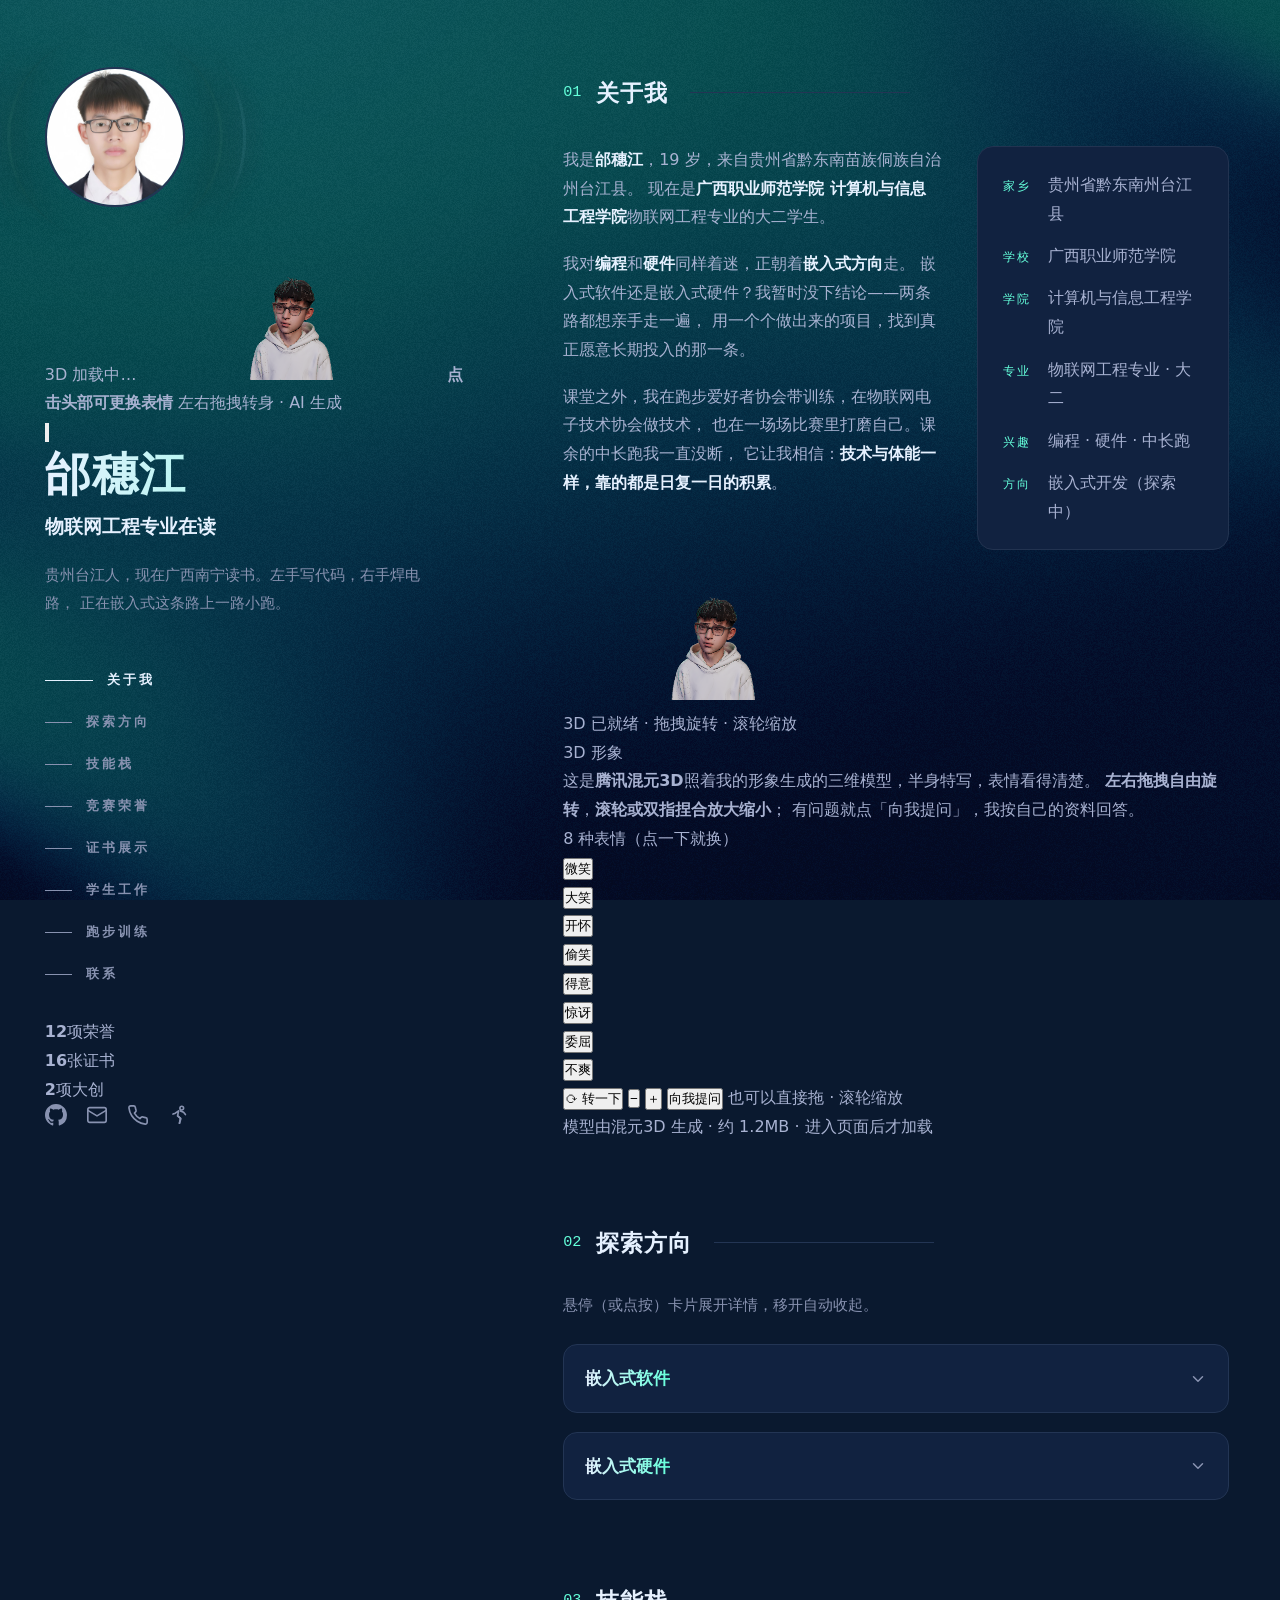
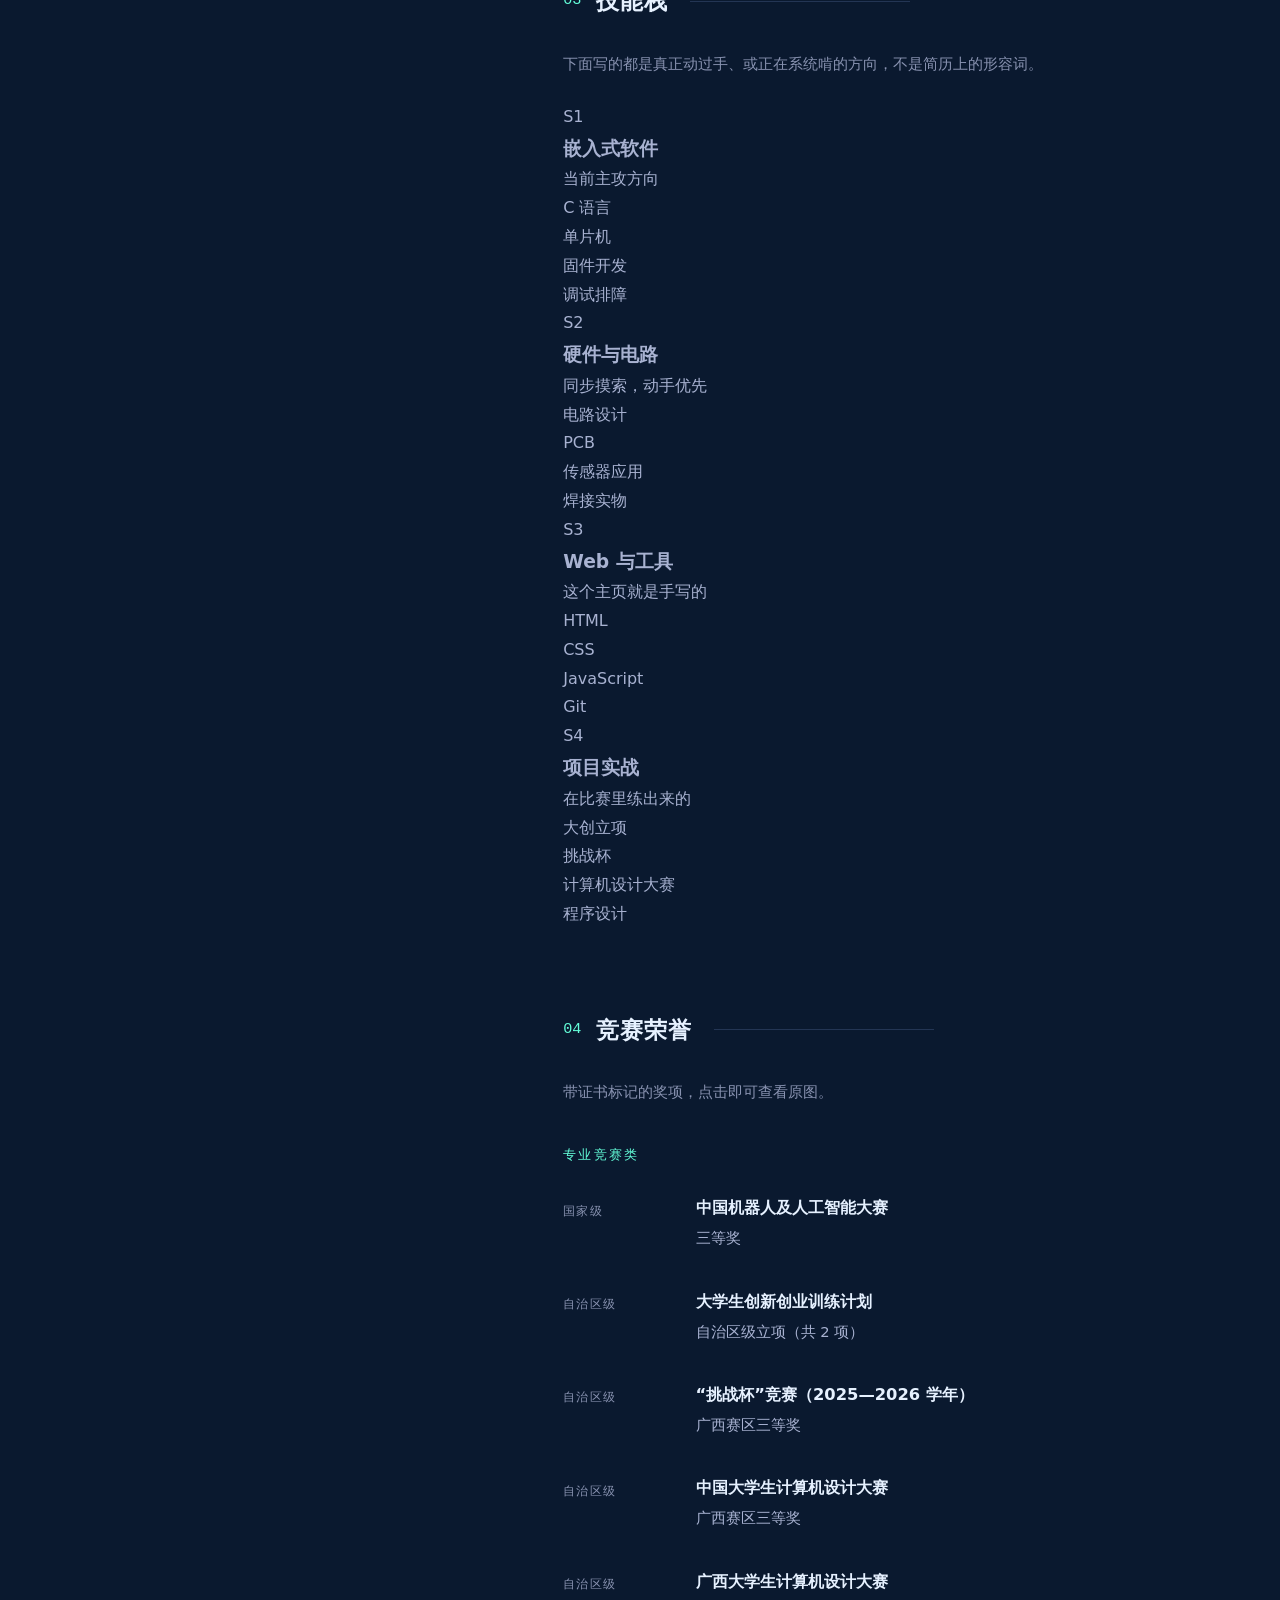
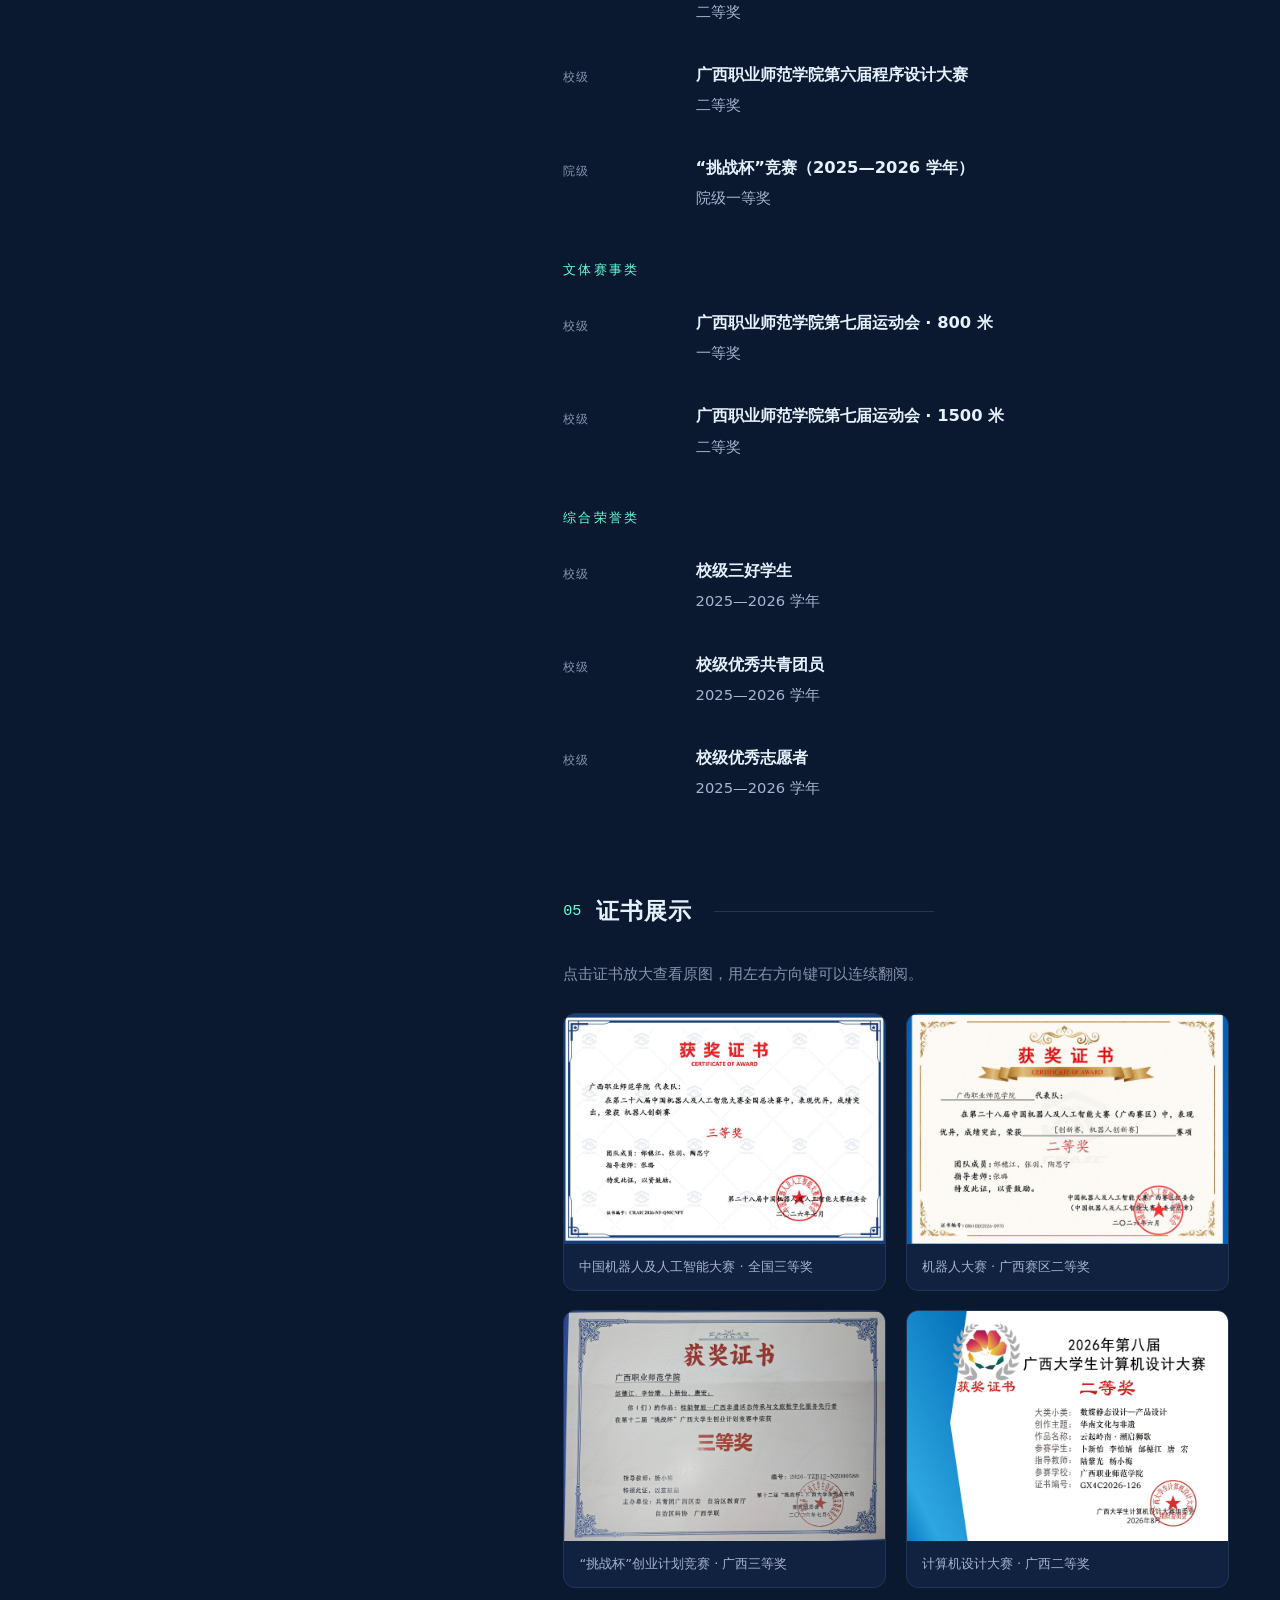
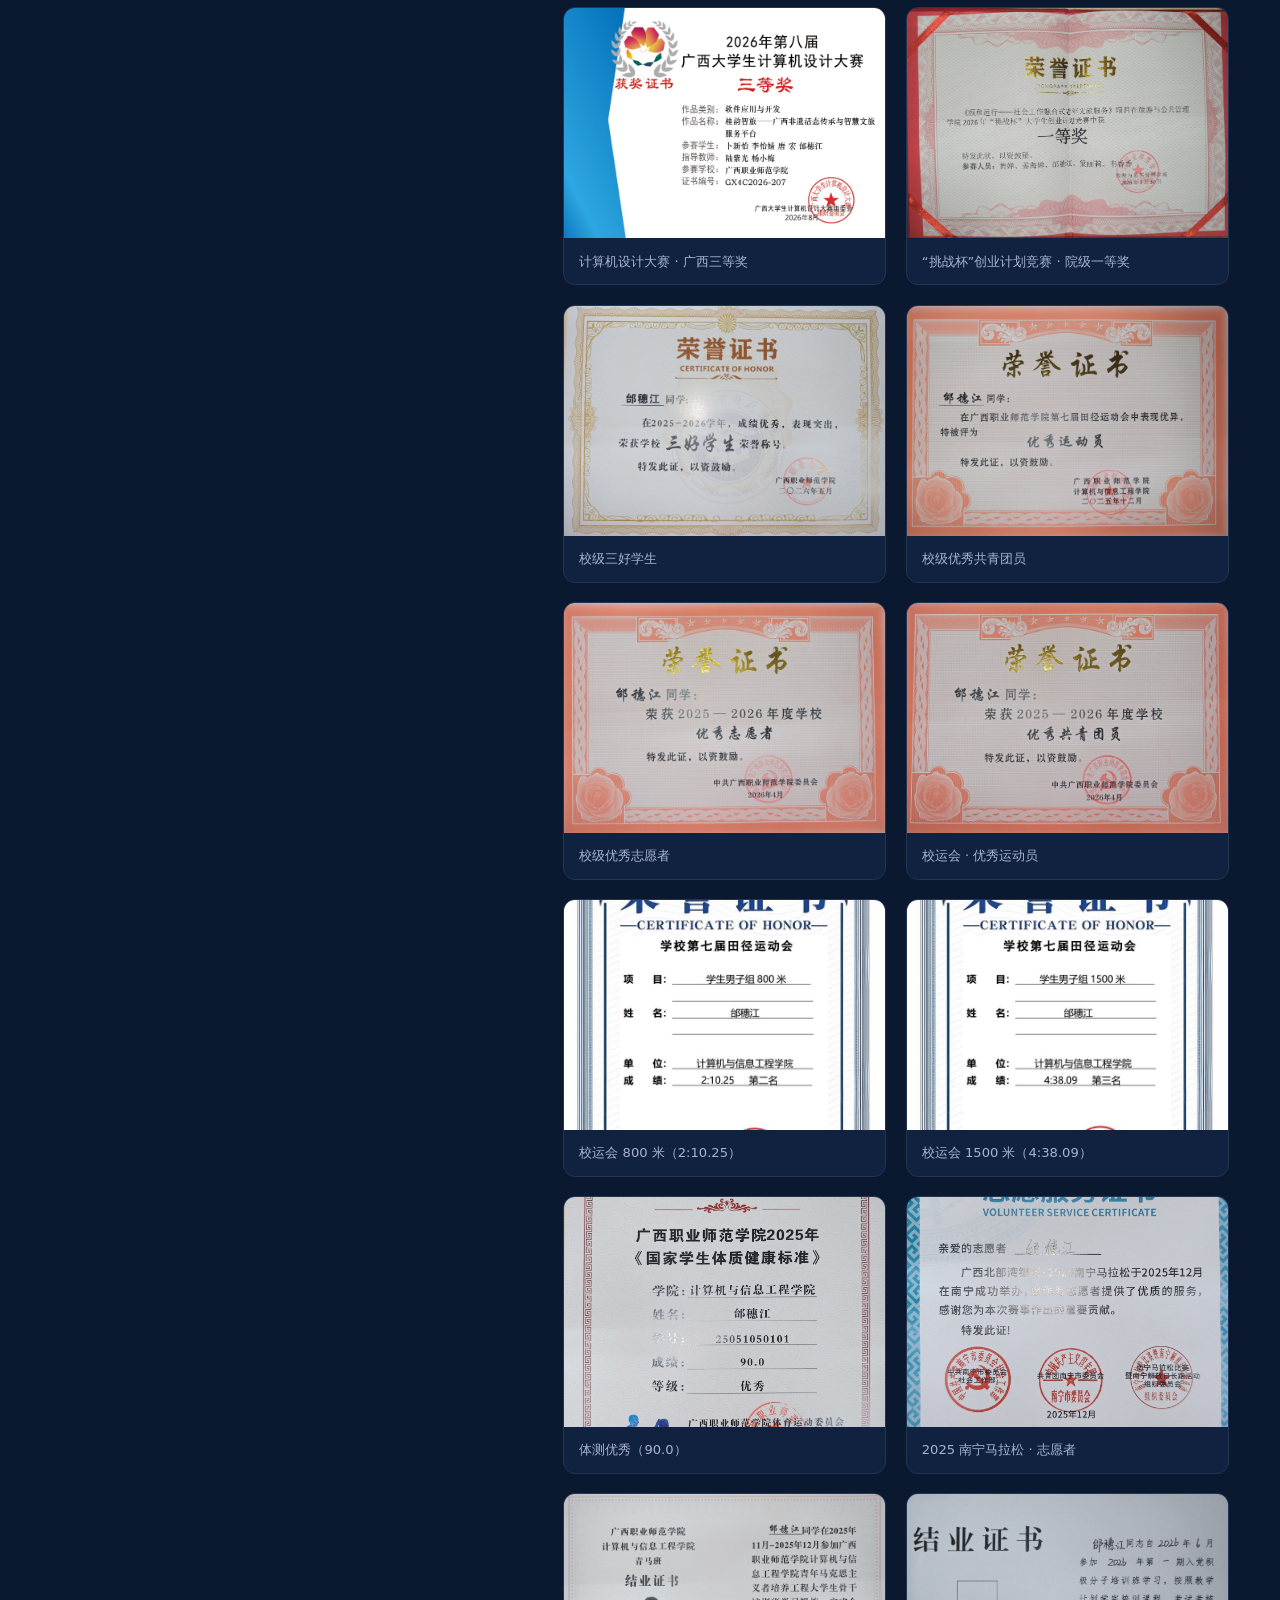
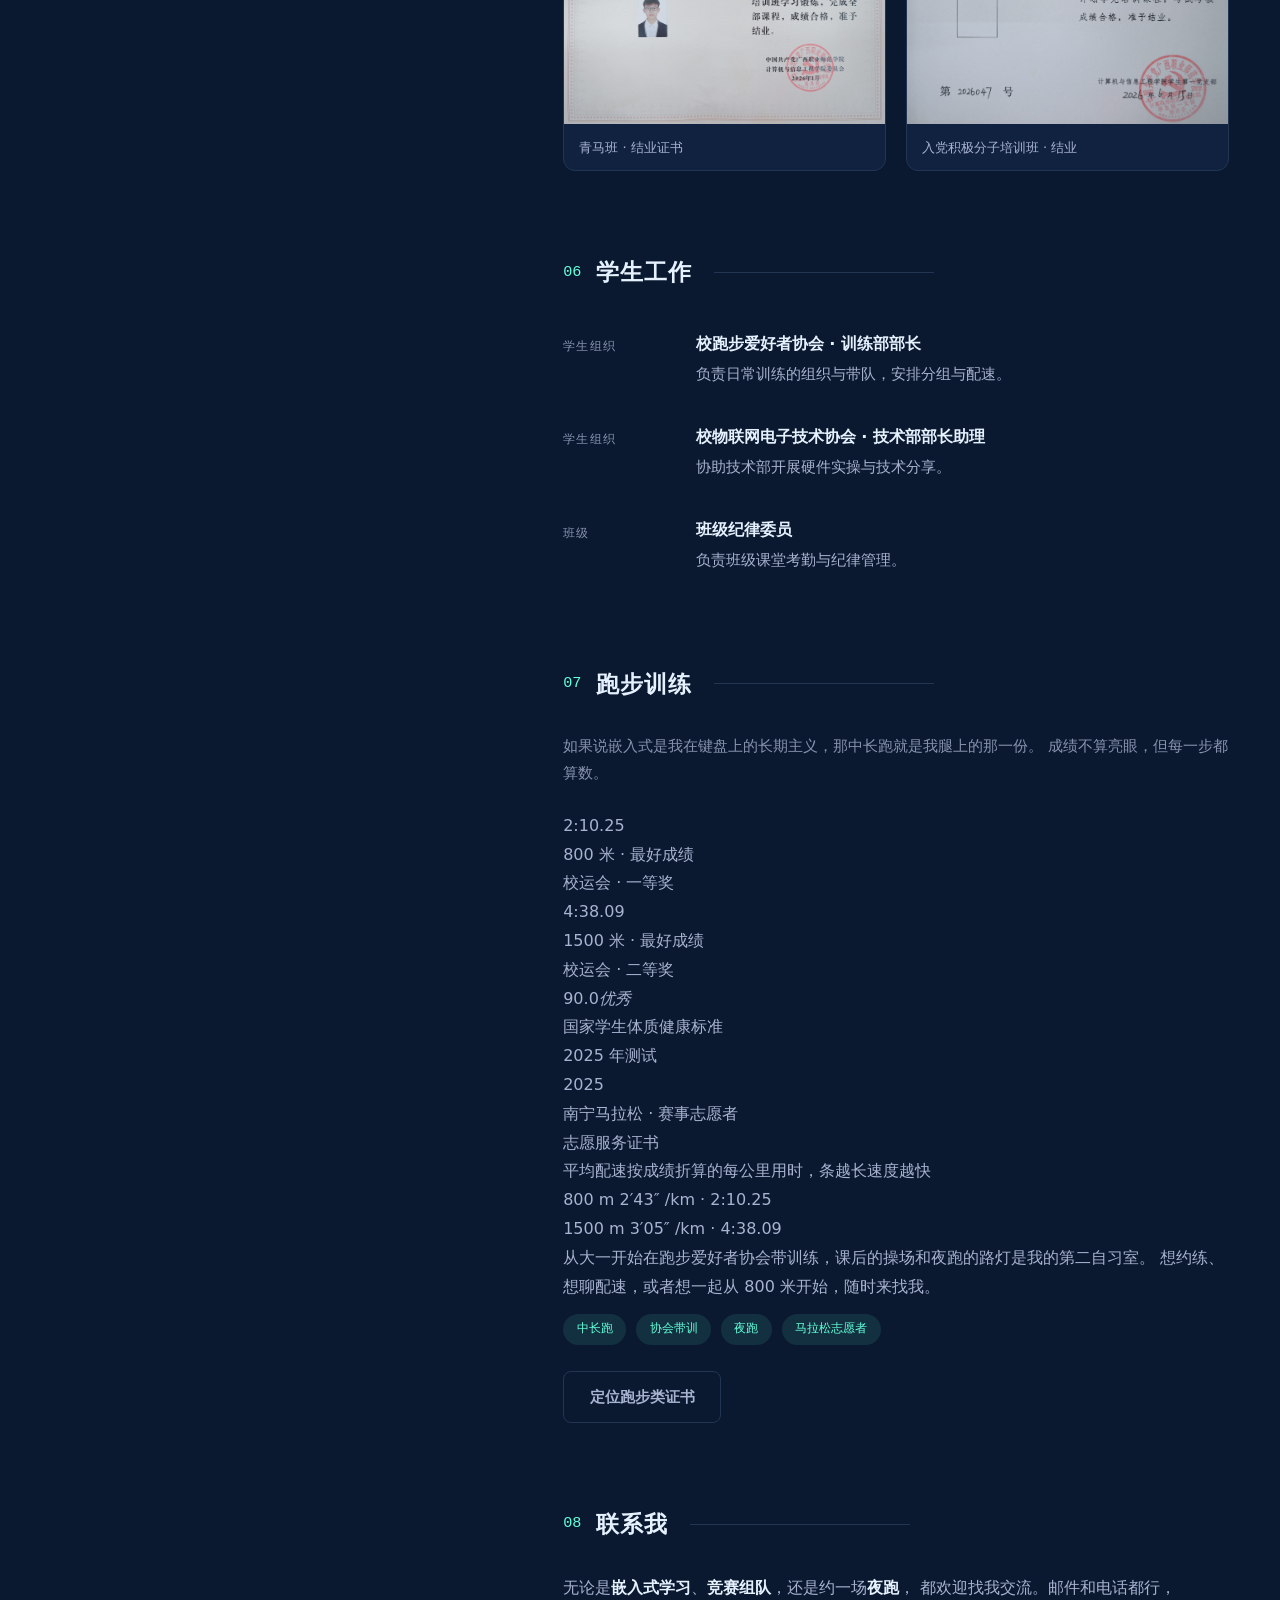
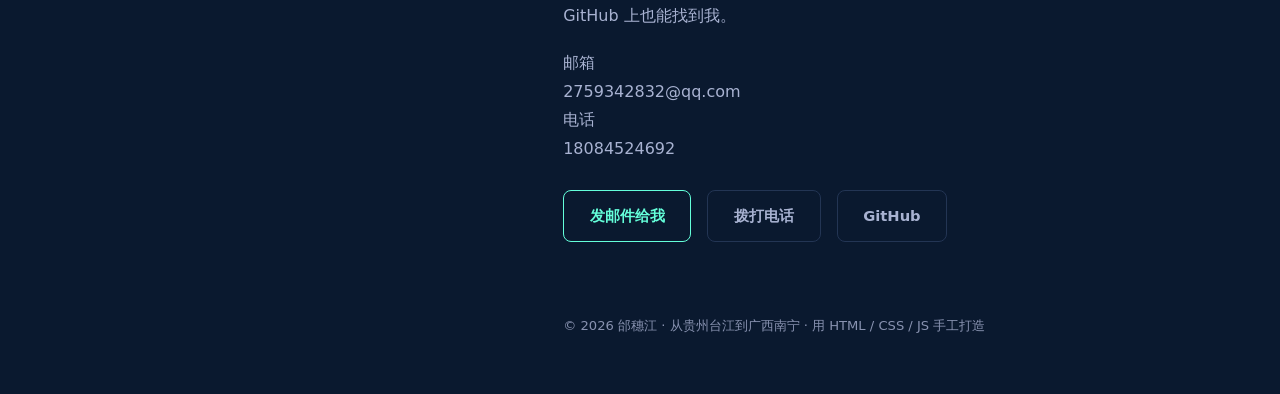
==== commit a3ec03c3: "接手快照：保留 viewer3d 重构与页面微调（ZCode 接手前状态）" ====
--- a/index.html
+++ b/index.html
@@ -4,18 +4,27 @@
   <meta charset="UTF-8">
   <meta name="viewport" content="width=device-width, initial-scale=1.0">
   <title>邰穗江 · 个人主页</title>
-  <meta name="description" content="邰穗江的个人网站——广西职业师范学院物联网专业在读，热爱编程与硬件，正在向嵌入式方向发展。">
+  <meta name="description" content="邰穗江的个人网站——广西职业师范学院物联网工程专业在读，专注嵌入式软硬件，12 项竞赛荣誉、16 张证书，课余练中长跑。">
   <meta property="og:type" content="website">
   <meta property="og:title" content="邰穗江 · 个人主页">
-  <meta property="og:description" content="物联网专业在读，热爱编程与硬件，正在向嵌入式方向发展。12 项竞赛荣誉 · 16 张证书。">
+  <meta property="og:description" content="物联网工程专业在读，专注嵌入式软硬件。12 项竞赛荣誉 · 16 张证书 · 中长跑 800m 2:10 / 1500m 4:38。">
   <meta property="og:url" content="https://suizhen111.github.io/">
   <meta property="og:image" content="https://suizhen111.github.io/images/og-banner.jpg">
   <meta name="twitter:card" content="summary_large_image">
   <meta name="twitter:title" content="邰穗江 · 个人主页">
-  <meta name="twitter:description" content="物联网专业在读，热爱编程与硬件，正在向嵌入式方向发展。">
+  <meta name="twitter:description" content="物联网工程专业在读，专注嵌入式软硬件，正在向嵌入式方向一路小跑。">
   <meta name="twitter:image" content="https://suizhen111.github.io/images/og-banner.jpg">
   <link rel="icon" href="data:image/svg+xml,<svg xmlns='http://www.w3.org/2000/svg' viewBox='0 0 100 100'><text y='.9em' font-size='90'>🔧</text></svg>">
-  <link rel="stylesheet" href="style.css?v=20260928b">
+  <link rel="stylesheet" href="style.css?v=20260929c">
+
+  <!-- three.js 裸模块名映射（3D 数字人用；老浏览器会自动跳过 3D，只显示文字说明） -->
+  <script type="importmap">
+    {
+      "imports": {
+        "three": "./vendor/three/build/three.module.min.js"
+      }
+    }
+  </script>
 </head>
 <body>
 
@@ -27,45 +36,78 @@
     <!-- ============ 左侧固定信息栏 ============ -->
     <aside class="sidebar">
       <div class="side-top">
-        <div class="avatar-box">
-          <canvas class="rings-canvas" aria-hidden="true"></canvas>
-          <img class="side-avatar" src="images/avatar.jpg" alt="邰穗江的照片" width="140" height="140">
+        <div class="avatar-row">
+          <div class="avatar-box">
+            <canvas class="rings-canvas" aria-hidden="true"></canvas>
+            <img class="side-avatar" src="images/avatar.jpg" alt="邰穗江的照片" width="140" height="140">
+          </div>
+
+          <!-- 3D 数字人：左右拖拽转身，点击头部更换表情 -->
+          <figure class="buddy" id="buddy">
+            <div class="buddy-stage" id="buddyStage" role="button" tabindex="0"
+                 aria-label="点击头部可更换表情 左右拖拽转身 · AI 生成，当前为正面">
+              <span class="buddy-fail" id="buddyFail">3D 加载中…</span>
+              <canvas class="buddy-canvas" id="buddyCanvas" aria-hidden="true"></canvas>
+              <span class="buddy-hint"><b>点击头部可更换表情</b> 左右拖拽转身 · AI 生成</span>
+            </div>
+            <button class="buddy-chat" id="buddyChat" type="button"
+                    aria-controls="assistant" aria-expanded="false" aria-label="向数字助手提问">
+              <svg viewBox="0 0 24 24" fill="none" stroke="currentColor" stroke-width="2"
+                   stroke-linecap="round" stroke-linejoin="round" aria-hidden="true">
+                <path d="M21 12a8 8 0 0 1-8 8H7l-4 3V12a8 8 0 0 1 8-8h2a8 8 0 0 1 8 8z"/>
+              </svg>
+            </button>
+          </figure>
         </div>
         <h1 class="side-name">邰穗江</h1>
-        <p class="side-role">物联网专业在读</p>
+        <p class="side-role">物联网工程专业在读</p>
         <p class="side-blurb">
-          来自贵州台江，现就读于广西职业师范学院计算机与信息工程学院。
-          热爱编程与硬件，正在向嵌入式开发一路小跑。
+          贵州台江人，现在广西南宁读书。左手写代码，右手焊电路，
+          正在嵌入式这条路上一路小跑。
         </p>
 
         <nav class="side-nav" id="sideNav" aria-label="页面导航">
           <a href="#about"><span class="dash"></span>关于我</a>
           <a href="#directions"><span class="dash"></span>探索方向</a>
-          <a href="#digital-human"><span class="dash"></span>数字分身</a>
+          <a href="#skills"><span class="dash"></span>技能栈</a>
           <a href="#awards"><span class="dash"></span>竞赛荣誉</a>
+          <a href="#certs"><span class="dash"></span>证书展示</a>
           <a href="#roles"><span class="dash"></span>学生工作</a>
-          <a href="#certs"><span class="dash"></span>证书展示</a>
+          <a href="#running"><span class="dash"></span>跑步训练</a>
           <a href="#contact"><span class="dash"></span>联系</a>
         </nav>
       </div>
 
-      <ul class="side-social">
-        <li>
-          <a href="https://github.com/SuiZhen111" target="_blank" rel="noopener" aria-label="GitHub" title="GitHub">
-            <svg viewBox="0 0 16 16" fill="currentColor" aria-hidden="true"><path d="M8 0C3.58 0 0 3.58 0 8c0 3.54 2.29 6.53 5.47 7.59.4.07.55-.17.55-.38 0-.19-.01-.82-.01-1.49-2.01.37-2.53-.49-2.69-.94-.09-.23-.48-.94-.82-1.13-.28-.15-.68-.52-.01-.53.63-.01 1.08.58 1.23.82.72 1.21 1.87.87 2.33.66.07-.52.28-.87.51-1.07-1.78-.2-3.64-.89-3.64-3.95 0-.87.31-1.59.82-2.15-.08-.2-.36-1.02.08-2.12 0 0 .67-.21 2.2.82.64-.18 1.32-.27 2-.27s1.36.09 2 .27c1.53-1.04 2.2-.82 2.2-.82.44 1.1.16 1.92.08 2.12.51.56.82 1.27.82 2.15 0 3.07-1.87 3.75-3.65 3.95.29.25.54.73.54 1.48 0 1.07-.01 1.93-.01 2.2 0 .21.15.46.55.38A8.01 8.01 0 0 0 16 8c0-4.42-3.58-8-8-8z"/></svg>
-          </a>
-        </li>
-        <li>
-          <a href="mailto:2759342832@qq.com" aria-label="邮箱" title="2759342832@qq.com">
-            <svg viewBox="0 0 24 24" fill="none" stroke="currentColor" stroke-width="1.8" stroke-linecap="round" stroke-linejoin="round" aria-hidden="true"><rect x="2" y="4" width="20" height="16" rx="2"/><path d="m2 7 10 6L22 7"/></svg>
-          </a>
-        </li>
-        <li>
-          <a href="#contact" aria-label="跑步交流" title="约跑交流">
-            <svg viewBox="0 0 24 24" fill="none" stroke="currentColor" stroke-width="1.8" stroke-linecap="round" stroke-linejoin="round" aria-hidden="true"><circle cx="15" cy="4.5" r="2"/><path d="m12.5 21 1.5-5-3.5-3 1-5.5L8 10l-2.5 1"/><path d="M13.5 7.5 17 9l2 2.5"/><path d="m10.5 13 3 2.5-1 5.5"/></svg>
-          </a>
-        </li>
-      </ul>
+      <div class="side-bottom">
+        <div class="side-stats" aria-label="关键数字">
+          <div class="side-stat"><strong>12</strong><span>项荣誉</span></div>
+          <div class="side-stat"><strong>16</strong><span>张证书</span></div>
+          <div class="side-stat"><strong>2</strong><span>项大创</span></div>
+        </div>
+
+        <ul class="side-social">
+          <li>
+            <a href="https://github.com/SuiZhen111" target="_blank" rel="noopener" aria-label="GitHub" title="GitHub">
+              <svg viewBox="0 0 16 16" fill="currentColor" aria-hidden="true"><path d="M8 0C3.58 0 0 3.58 0 8c0 3.54 2.29 6.53 5.47 7.59.4.07.55-.17.55-.38 0-.19-.01-.82-.01-1.49-2.01.37-2.53-.49-2.69-.94-.09-.23-.48-.94-.82-1.13-.28-.15-.68-.52-.01-.53.63-.01 1.08.58 1.23.82.72 1.21 1.87.87 2.33.66.07-.52.28-.87.51-1.07-1.78-.2-3.64-.89-3.64-3.95 0-.87.31-1.59.82-2.15-.08-.2-.36-1.02.08-2.12 0 0 .67-.21 2.2.82.64-.18 1.32-.27 2-.27s1.36.09 2 .27c1.53-1.04 2.2-.82 2.2-.82.44 1.1.16 1.92.08 2.12.51.56.82 1.27.82 2.15 0 3.07-1.87 3.75-3.65 3.95.29.25.54.73.54 1.48 0 1.07-.01 1.93-.01 2.2 0 .21.15.46.55.38A8.01 8.01 0 0 0 16 8c0-4.42-3.58-8-8-8z"/></svg>
+            </a>
+          </li>
+          <li>
+            <a href="mailto:2759342832@qq.com" aria-label="邮箱" title="2759342832@qq.com">
+              <svg viewBox="0 0 24 24" fill="none" stroke="currentColor" stroke-width="1.8" stroke-linecap="round" stroke-linejoin="round" aria-hidden="true"><rect x="2" y="4" width="20" height="16" rx="2"/><path d="m2 7 10 6L22 7"/></svg>
+            </a>
+          </li>
+          <li>
+            <a href="tel:18084524692" aria-label="联系电话" title="18084524692">
+              <svg viewBox="0 0 24 24" fill="none" stroke="currentColor" stroke-width="1.8" stroke-linecap="round" stroke-linejoin="round" aria-hidden="true"><path d="M22 16.92v3a2 2 0 0 1-2.18 2 19.79 19.79 0 0 1-8.63-3.07 19.5 19.5 0 0 1-6-6A19.79 19.79 0 0 1 2.12 4.18 2 2 0 0 1 4.11 2h3a2 2 0 0 1 2 1.72c.13.96.36 1.9.7 2.81a2 2 0 0 1-.45 2.11L8.09 9.91a16 16 0 0 0 6 6l1.27-1.27a2 2 0 0 1 2.11-.45c.9.34 1.85.57 2.81.7A2 2 0 0 1 22 16.92z"/></svg>
+            </a>
+          </li>
+          <li>
+            <a href="#running" aria-label="跑步交流" title="约跑交流">
+              <svg viewBox="0 0 24 24" fill="none" stroke="currentColor" stroke-width="1.8" stroke-linecap="round" stroke-linejoin="round" aria-hidden="true"><circle cx="15" cy="4.5" r="2"/><path d="m12.5 21 1.5-5-3.5-3 1-5.5L8 10l-2.5 1"/><path d="M13.5 7.5 17 9l2 2.5"/><path d="m10.5 13 3 2.5-1 5.5"/></svg>
+            </a>
+          </li>
+        </ul>
+      </div>
     </aside>
 
     <!-- ============ 右侧滚动内容 ============ -->
@@ -81,17 +123,18 @@
         <div class="about-grid">
           <div class="prose reveal">
             <p>
-              我是<strong>邰穗江</strong>，19 岁，来自贵州省黔东南州台江县，
-              目前是<strong>广西职业师范学院 计算机与信息工程学院</strong>物联网专业的大二学生。
+              我是<strong>邰穗江</strong>，19 岁，来自贵州省黔东南苗族侗族自治州台江县。
+              现在是<strong>广西职业师范学院 计算机与信息工程学院</strong>物联网工程专业的大二学生。
             </p>
             <p>
-              我对<strong>编程</strong>和<strong>硬件</strong>都充满兴趣，正在向<strong>嵌入式方向</strong>发展。
-              嵌入式软件还是嵌入式硬件？说实话我还没想好——所以我打算两条路都去试一试，
-              在动手做项目的过程中，找到自己真正热爱的那条。
+              我对<strong>编程</strong>和<strong>硬件</strong>同样着迷，正朝着<strong>嵌入式方向</strong>走。
+              嵌入式软件还是嵌入式硬件？我暂时没下结论——两条路都想亲手走一遍，
+              用一个个做出来的项目，找到真正愿意长期投入的那一条。
             </p>
             <p>
               课堂之外，我在跑步爱好者协会带训练，在物联网电子技术协会做技术，
-              也在一次次竞赛里打磨自己。课余坚持跑步，也让我相信：技术和成长一样，靠的是日复一日的积累。
+              也在一场场比赛里打磨自己。课余的中长跑我一直没断，
+              它让我相信：<strong>技术与体能一样，靠的都是日复一日的积累</strong>。
             </p>
           </div>
 
@@ -100,11 +143,55 @@
               <div><dt>家乡</dt><dd>贵州省黔东南州台江县</dd></div>
               <div><dt>学校</dt><dd>广西职业师范学院</dd></div>
               <div><dt>学院</dt><dd>计算机与信息工程学院</dd></div>
-              <div><dt>专业</dt><dd>物联网专业 · 大二</dd></div>
+              <div><dt>专业</dt><dd>物联网工程专业 · 大二</dd></div>
               <div><dt>兴趣</dt><dd>编程 · 硬件 · 中长跑</dd></div>
               <div><dt>方向</dt><dd>嵌入式开发（探索中）</dd></div>
             </dl>
           </aside>
+        </div>
+
+        <!-- 3D 数字人 · 正文大展示（半身特写，可旋转 / 缩放 / 换表情 / 提问） -->
+        <div class="hero3d reveal" id="hero3d">
+          <div class="h3d-stage" id="h3dStage" role="img"
+               aria-label="邰穗江的 3D 数字人，左右拖拽可以自由旋转查看">
+            <canvas class="h3d-canvas" id="h3dCanvas" aria-hidden="true"></canvas>
+            <div class="h3d-bubble" id="h3dBubble" aria-hidden="true"></div>
+          </div>
+          <span class="h3d-status" id="h3dStatus" aria-live="polite"></span>
+
+          <div class="h3d-side">
+            <p class="h3d-kicker">3D 形象</p>
+            <p class="h3d-text">
+              这是<strong>腾讯混元3D</strong>照着我的形象生成的三维模型，半身特写，表情看得清楚。
+              <strong>左右拖拽自由旋转</strong>，<strong>滚轮或双指捏合放大缩小</strong>；
+              有问题就点「向我提问」，我按自己的资料回答。
+            </p>
+
+            <p class="h3d-sub">8 种表情（点一下就换）</p>
+            <ul class="h3d-moods" id="h3dMoods">
+              <li><button class="h3d-thumb" type="button" data-mood="0" aria-pressed="false">微笑</button></li>
+              <li><button class="h3d-thumb" type="button" data-mood="1" aria-pressed="false">大笑</button></li>
+              <li><button class="h3d-thumb" type="button" data-mood="2" aria-pressed="false">开怀</button></li>
+              <li><button class="h3d-thumb" type="button" data-mood="3" aria-pressed="false">偷笑</button></li>
+              <li><button class="h3d-thumb" type="button" data-mood="4" aria-pressed="false">得意</button></li>
+              <li><button class="h3d-thumb" type="button" data-mood="5" aria-pressed="false">惊讶</button></li>
+              <li><button class="h3d-thumb" type="button" data-mood="6" aria-pressed="false">委屈</button></li>
+              <li><button class="h3d-thumb" type="button" data-mood="7" aria-pressed="false">不爽</button></li>
+            </ul>
+
+            <div class="h3d-acts">
+              <button class="h3d-rot" id="h3dRot" type="button">⟳ 转一下</button>
+              <span class="h3d-zoom" role="group" aria-label="缩放模型">
+                <button id="h3dZoomOut" type="button" aria-label="缩小模型">−</button>
+                <button id="h3dZoomIn" type="button" aria-label="放大模型">＋</button>
+              </span>
+              <button class="h3d-ask" id="h3dAsk" type="button"
+                      aria-controls="assistant" aria-expanded="false">向我提问</button>
+              <span class="h3d-tip">也可以直接拖 · 滚轮缩放</span>
+            </div>
+
+            <p class="h3d-note" id="h3dNote">模型由混元3D 生成 · 约 1.2MB · 进入页面后才加载</p>
+          </div>
         </div>
       </section>
 
@@ -115,83 +202,92 @@
           <h2>探索方向</h2>
           <span class="sec-line"></span>
         </header>
-        <p class="sec-sub reveal">鼠标悬停卡片即可展开详情，移开后自动收起。</p>
-
-        <div class="dir-entry reveal" tabindex="0" aria-expanded="false">
+        <p class="sec-sub reveal">悬停（或点按）卡片展开详情，移开自动收起。</p>
+
+        <div class="dir-entry reveal" tabindex="0" role="button" aria-expanded="false">
           <div class="dir-head">
             <h3>嵌入式软件</h3>
             <svg class="dir-arrow" viewBox="0 0 24 24" fill="none" stroke="currentColor" stroke-width="2" stroke-linecap="round" stroke-linejoin="round" aria-hidden="true"><path d="m6 9 6 6 6-6"/></svg>
           </div>
           <div class="dir-panel">
             <div class="dir-panel-inner">
-              <p class="desc">让代码跑在每一块板子上——从点亮第一颗 LED 开始，一步步深入单片机与底层的世界。</p>
+              <p class="desc">让代码真正跑在板子上——从点亮第一颗 LED 起步，一路摸到单片机、寄存器与底层的世界。</p>
               <ul class="pills">
-                <li>C 语言</li><li>单片机</li><li>固件开发</li>
+                <li>C 语言</li><li>单片机</li><li>固件开发</li><li>调试排障</li>
               </ul>
             </div>
           </div>
         </div>
 
-        <div class="dir-entry reveal" tabindex="0" aria-expanded="false">
+        <div class="dir-entry reveal" tabindex="0" role="button" aria-expanded="false">
           <div class="dir-head">
             <h3>嵌入式硬件</h3>
             <svg class="dir-arrow" viewBox="0 0 24 24" fill="none" stroke="currentColor" stroke-width="2" stroke-linecap="round" stroke-linejoin="round" aria-hidden="true"><path d="m6 9 6 6 6-6"/></svg>
           </div>
           <div class="dir-panel">
             <div class="dir-panel-inner">
-              <p class="desc">从原理图到实物，亲手把想法焊成电路。传感器、电路板，都是我感兴趣的玩具。</p>
+              <p class="desc">从原理图到实物，亲手把想法焊成电路。传感器和电路板，是我眼里最好玩的一堆积木。</p>
               <ul class="pills">
-                <li>电路设计</li><li>PCB</li><li>传感器</li>
+                <li>电路设计</li><li>PCB</li><li>传感器</li><li>焊接实物</li>
               </ul>
             </div>
           </div>
         </div>
       </section>
 
-      <!-- 03 数字分身 -->
-      <section id="digital-human" class="sec">
+      <!-- 03 技能栈 -->
+      <section id="skills" class="sec">
         <header class="sec-head reveal">
           <span class="sec-num">03</span>
-          <h2>数字分身</h2>
+          <h2>技能栈</h2>
           <span class="sec-line"></span>
         </header>
-        <p class="sec-sub reveal">这是我的 3D 数字分身：拖动可以旋转，滚轮/双指可以缩放；旁边的气泡可以向"TA"提问，自动回答。</p>
-
-        <div class="dh-grid">
-          <div class="dh-stage reveal">
-            <model-viewer
-              id="dhModel"
-              src="models/digital-human.glb"
-              alt="邰穗江的 3D 数字分身"
-              camera-controls
-              auto-rotate
-              auto-rotate-delay="2000"
-              rotation-per-second="18deg"
-              interaction-prompt="auto"
-              shadow-intensity="1.1"
-              shadow-softness="0.8"
-              exposure="1.0"
-              touch-action="pan-y"
-              loading="lazy">
-            </model-viewer>
-            <p class="dh-hint">🖱️ 拖动旋转 · 滚轮缩放 · 手机双指操作</p>
-          </div>
-
-          <div class="dh-chat reveal">
-            <div class="dh-msgs" id="dhMsgs" aria-live="polite">
-              <div class="dh-msg dh-msg-bot">你好！我是邰穗江的<b>数字分身</b> 🤖<br>关于我的情况可以尽管问我～</div>
-            </div>
-            <div class="dh-chips" id="dhChips">
-              <button type="button" data-q="你是谁？">你是谁？</button>
-              <button type="button" data-q="你拿过什么奖？">你拿过什么奖？</button>
-              <button type="button" data-q="在做什么项目？">在做什么项目？</button>
-              <button type="button" data-q="怎么联系你？">怎么联系你？</button>
-            </div>
-            <form class="dh-input" id="dhForm" autocomplete="off">
-              <input id="dhInput" type="text" maxlength="60" placeholder="输入问题，向数字分身提问…" aria-label="输入问题">
-              <button type="submit" aria-label="发送">发送</button>
-            </form>
-          </div>
+        <p class="sec-sub reveal">下面写的都是真正动过手、或正在系统啃的方向，不是简历上的形容词。</p>
+
+        <div class="skill-grid">
+          <article class="skill-card reveal">
+            <div class="skill-head">
+              <span class="skill-idx">S1</span>
+              <h3>嵌入式软件</h3>
+            </div>
+            <p class="skill-note">当前主攻方向</p>
+            <ul class="chips">
+              <li>C 语言</li><li>单片机</li><li>固件开发</li><li>调试排障</li>
+            </ul>
+          </article>
+
+          <article class="skill-card reveal">
+            <div class="skill-head">
+              <span class="skill-idx">S2</span>
+              <h3>硬件与电路</h3>
+            </div>
+            <p class="skill-note">同步摸索，动手优先</p>
+            <ul class="chips">
+              <li>电路设计</li><li>PCB</li><li>传感器应用</li><li>焊接实物</li>
+            </ul>
+          </article>
+
+          <article class="skill-card reveal">
+            <div class="skill-head">
+              <span class="skill-idx">S3</span>
+              <h3>Web 与工具</h3>
+            </div>
+            <p class="skill-note">这个主页就是手写的</p>
+            <ul class="chips">
+              <li>HTML</li><li>CSS</li><li>JavaScript</li><li>Git</li>
+            </ul>
+          </article>
+
+          <article class="skill-card reveal">
+            <div class="skill-head">
+              <span class="skill-idx">S4</span>
+              <h3>项目实战</h3>
+            </div>
+            <p class="skill-note">在比赛里练出来的</p>
+            <ul class="chips">
+              <li>大创立项</li><li>挑战杯</li><li>计算机设计大赛</li><li>程序设计</li>
+            </ul>
+          </article>
         </div>
       </section>
 
@@ -202,55 +298,56 @@
           <h2>竞赛荣誉</h2>
           <span class="sec-line"></span>
         </header>
+        <p class="sec-sub reveal">带证书标记的奖项，点击即可查看原图。</p>
 
         <p class="group-label">专业竞赛类</p>
         <ul class="entries">
           <li class="entry reveal has-cert" data-cert="cert-03.jpg">
-            <p class="entry-meta">国家级</p>
+            <p class="entry-meta lv-1">国家级</p>
             <div class="entry-body">
               <h3>中国机器人及人工智能大赛</h3>
               <p class="desc">三等奖</p>
             </div>
           </li>
           <li class="entry reveal">
-            <p class="entry-meta">自治区级</p>
+            <p class="entry-meta lv-2">自治区级</p>
             <div class="entry-body">
               <h3>大学生创新创业训练计划</h3>
               <p class="desc">自治区级立项（共 2 项）</p>
             </div>
           </li>
           <li class="entry reveal has-cert" data-cert="cert-02.jpg">
-            <p class="entry-meta">自治区级</p>
-            <div class="entry-body">
-              <h3>"挑战杯"竞赛（2025—2026 学年）</h3>
+            <p class="entry-meta lv-2">自治区级</p>
+            <div class="entry-body">
+              <h3>“挑战杯”竞赛（2025—2026 学年）</h3>
               <p class="desc">广西赛区三等奖</p>
             </div>
           </li>
           <li class="entry reveal has-cert" data-cert="cert-05.jpg">
-            <p class="entry-meta">自治区级</p>
+            <p class="entry-meta lv-2">自治区级</p>
             <div class="entry-body">
               <h3>中国大学生计算机设计大赛</h3>
               <p class="desc">广西赛区三等奖</p>
             </div>
           </li>
           <li class="entry reveal has-cert" data-cert="cert-01.jpg">
-            <p class="entry-meta">自治区级</p>
+            <p class="entry-meta lv-2">自治区级</p>
             <div class="entry-body">
               <h3>广西大学生计算机设计大赛</h3>
               <p class="desc">二等奖</p>
             </div>
           </li>
           <li class="entry reveal">
-            <p class="entry-meta">校级</p>
+            <p class="entry-meta lv-3">校级</p>
             <div class="entry-body">
               <h3>广西职业师范学院第六届程序设计大赛</h3>
               <p class="desc">二等奖</p>
             </div>
           </li>
           <li class="entry reveal has-cert" data-cert="cert-14.jpg">
-            <p class="entry-meta">院级</p>
-            <div class="entry-body">
-              <h3>"挑战杯"竞赛（2025—2026 学年）</h3>
+            <p class="entry-meta lv-4">院级</p>
+            <div class="entry-body">
+              <h3>“挑战杯”竞赛（2025—2026 学年）</h3>
               <p class="desc">院级一等奖</p>
             </div>
           </li>
@@ -259,14 +356,14 @@
         <p class="group-label">文体赛事类</p>
         <ul class="entries">
           <li class="entry reveal has-cert" data-cert="cert-11.jpg">
-            <p class="entry-meta">校级</p>
+            <p class="entry-meta lv-3">校级</p>
             <div class="entry-body">
               <h3>广西职业师范学院第七届运动会 · 800 米</h3>
               <p class="desc">一等奖</p>
             </div>
           </li>
           <li class="entry reveal has-cert" data-cert="cert-08.jpg">
-            <p class="entry-meta">校级</p>
+            <p class="entry-meta lv-3">校级</p>
             <div class="entry-body">
               <h3>广西职业师范学院第七届运动会 · 1500 米</h3>
               <p class="desc">二等奖</p>
@@ -277,21 +374,21 @@
         <p class="group-label">综合荣誉类</p>
         <ul class="entries">
           <li class="entry reveal has-cert" data-cert="cert-06.jpg">
-            <p class="entry-meta">校级</p>
+            <p class="entry-meta lv-3">校级</p>
             <div class="entry-body">
               <h3>校级三好学生</h3>
               <p class="desc">2025—2026 学年</p>
             </div>
           </li>
           <li class="entry reveal has-cert" data-cert="cert-13.png">
-            <p class="entry-meta">校级</p>
+            <p class="entry-meta lv-3">校级</p>
             <div class="entry-body">
               <h3>校级优秀共青团员</h3>
               <p class="desc">2025—2026 学年</p>
             </div>
           </li>
           <li class="entry reveal has-cert" data-cert="cert-04.jpg">
-            <p class="entry-meta">校级</p>
+            <p class="entry-meta lv-3">校级</p>
             <div class="entry-body">
               <h3>校级优秀志愿者</h3>
               <p class="desc">2025—2026 学年</p>
@@ -300,10 +397,119 @@
         </ul>
       </section>
 
-      <!-- 05 学生工作 -->
+      <!-- 05 证书展示 -->
+      <section id="certs" class="sec">
+        <header class="sec-head reveal">
+          <span class="sec-num">05</span>
+          <h2>证书展示</h2>
+          <span class="sec-line"></span>
+        </header>
+        <p class="sec-sub reveal">点击证书放大查看原图，用左右方向键可以连续翻阅。</p>
+
+        <ul class="cert-grid">
+          <li class="reveal">
+            <button class="cert-card" type="button" data-cap="第二十八届中国机器人及人工智能大赛 · 全国总决赛 机器人创新赛 三等奖">
+              <img src="images/certs/cert-03.jpg" alt="中国机器人及人工智能大赛全国总决赛三等奖证书" loading="lazy">
+              <span class="cert-name">中国机器人及人工智能大赛 · 全国三等奖</span>
+            </button>
+          </li>
+          <li class="reveal">
+            <button class="cert-card" type="button" data-cap="第二十八届中国机器人及人工智能大赛（广西赛区）· 机器人创新赛 二等奖">
+              <img src="images/certs/cert-13.png" alt="中国机器人及人工智能大赛广西赛区二等奖证书" loading="lazy">
+              <span class="cert-name">机器人大赛 · 广西赛区二等奖</span>
+            </button>
+          </li>
+          <li class="reveal">
+            <button class="cert-card" type="button" data-cap="第十二届“挑战杯”广西大学生创业计划竞赛 · 三等奖《桂韵智旅——广西非遗活态传承与文旅数字化服务先行者》">
+              <img src="images/certs/cert-02.jpg" alt="挑战杯广西大学生创业计划竞赛三等奖证书" loading="lazy">
+              <span class="cert-name">“挑战杯”创业计划竞赛 · 广西三等奖</span>
+            </button>
+          </li>
+          <li class="reveal">
+            <button class="cert-card" type="button" data-cap="2026 年第八届广西大学生计算机设计大赛 · 二等奖《云起岭南·潮启狮歌》">
+              <img src="images/certs/cert-01.jpg" alt="广西大学生计算机设计大赛二等奖证书" loading="lazy">
+              <span class="cert-name">计算机设计大赛 · 广西二等奖</span>
+            </button>
+          </li>
+          <li class="reveal">
+            <button class="cert-card" type="button" data-cap="2026 年第八届广西大学生计算机设计大赛 · 三等奖《桂韵智旅——广西非遗活态传承与智慧文旅服务平台》">
+              <img src="images/certs/cert-05.jpg" alt="广西大学生计算机设计大赛三等奖证书" loading="lazy">
+              <span class="cert-name">计算机设计大赛 · 广西三等奖</span>
+            </button>
+          </li>
+          <li class="reveal">
+            <button class="cert-card" type="button" data-cap="旅游与公共管理学院 2026 年“挑战杯”大学生创业计划竞赛 · 一等奖《颐和远行——社会工作融合式老年文旅服务》">
+              <img src="images/certs/cert-14.jpg" alt="院级挑战杯大学生创业计划竞赛一等奖证书" loading="lazy">
+              <span class="cert-name">“挑战杯”创业计划竞赛 · 院级一等奖</span>
+            </button>
+          </li>
+          <li class="reveal">
+            <button class="cert-card" type="button" data-cap="2025—2026 学年 · 校级三好学生">
+              <img src="images/certs/cert-06.jpg" alt="校级三好学生荣誉证书" loading="lazy">
+              <span class="cert-name">校级三好学生</span>
+            </button>
+          </li>
+          <li class="reveal">
+            <button class="cert-card" type="button" data-cap="2025—2026 年度学校 · 优秀共青团员">
+              <img src="images/certs/cert-12.jpg" alt="校级优秀共青团员荣誉证书" loading="lazy">
+              <span class="cert-name">校级优秀共青团员</span>
+            </button>
+          </li>
+          <li class="reveal">
+            <button class="cert-card" type="button" data-cap="2025—2026 年度学校 · 优秀志愿者">
+              <img src="images/certs/cert-04.jpg" alt="校级优秀志愿者荣誉证书" loading="lazy">
+              <span class="cert-name">校级优秀志愿者</span>
+            </button>
+          </li>
+          <li class="reveal" id="cert-running">
+            <button class="cert-card" type="button" data-cap="学校第七届田径运动会 · 优秀运动员">
+              <img src="images/certs/cert-15.jpg" alt="校运会优秀运动员荣誉证书" loading="lazy">
+              <span class="cert-name">校运会 · 优秀运动员</span>
+            </button>
+          </li>
+          <li class="reveal">
+            <button class="cert-card" type="button" data-cap="学校第七届田径运动会 · 学生男子组 800 米（2:10.25 · 第二名）">
+              <img src="images/certs/cert-11.jpg" alt="校运会800米荣誉证书" loading="lazy">
+              <span class="cert-name">校运会 800 米（2:10.25）</span>
+            </button>
+          </li>
+          <li class="reveal">
+            <button class="cert-card" type="button" data-cap="学校第七届田径运动会 · 学生男子组 1500 米（4:38.09 · 第三名）">
+              <img src="images/certs/cert-08.jpg" alt="校运会1500米荣誉证书" loading="lazy">
+              <span class="cert-name">校运会 1500 米（4:38.09）</span>
+            </button>
+          </li>
+          <li class="reveal">
+            <button class="cert-card" type="button" data-cap="2025 年《国家学生体质健康标准》测试 · 成绩 90.0 · 优秀">
+              <img src="images/certs/cert-07.jpg" alt="国家学生体质健康标准优秀证书" loading="lazy">
+              <span class="cert-name">体测优秀（90.0）</span>
+            </button>
+          </li>
+          <li class="reveal">
+            <button class="cert-card" type="button" data-cap="广西北部湾银行 · 2025 南宁马拉松 · 志愿服务证书">
+              <img src="images/certs/cert-09.jpg" alt="2025南宁马拉松志愿服务证书" loading="lazy">
+              <span class="cert-name">2025 南宁马拉松 · 志愿者</span>
+            </button>
+          </li>
+          <li class="reveal">
+            <button class="cert-card" type="button" data-cap="计算机与信息工程学院青年马克思主义者培养工程大学生骨干培训班 · 结业证书">
+              <img src="images/certs/cert-10.jpg" alt="青马班结业证书" loading="lazy">
+              <span class="cert-name">青马班 · 结业证书</span>
+            </button>
+          </li>
+          <li class="reveal">
+            <button class="cert-card" type="button" data-cap="2026 年第一期入党积极分子培训班 · 结业证书">
+              <img src="images/certs/cert-16.jpg" alt="入党积极分子培训班结业证书" loading="lazy">
+              <span class="cert-name">入党积极分子培训班 · 结业</span>
+            </button>
+          </li>
+        </ul>
+      </section>
+
+      <!-- 06 学生工作 -->
       <section id="roles" class="sec">
         <header class="sec-head reveal">
-          <span class="sec-num">05</span>
+          <span class="sec-num">06</span>
           <h2>学生工作</h2>
           <span class="sec-line"></span>
         </header>
@@ -312,147 +518,117 @@
             <p class="entry-meta">学生组织</p>
             <div class="entry-body">
               <h3>校跑步爱好者协会 · 训练部部长</h3>
+              <p class="desc">负责日常训练的组织与带队，安排分组与配速。</p>
             </div>
           </li>
           <li class="entry reveal">
             <p class="entry-meta">学生组织</p>
             <div class="entry-body">
               <h3>校物联网电子技术协会 · 技术部部长助理</h3>
+              <p class="desc">协助技术部开展硬件实操与技术分享。</p>
             </div>
           </li>
           <li class="entry reveal">
             <p class="entry-meta">班级</p>
             <div class="entry-body">
               <h3>班级纪律委员</h3>
+              <p class="desc">负责班级课堂考勤与纪律管理。</p>
             </div>
           </li>
         </ul>
       </section>
 
-      <!-- 06 证书展示 -->
-      <section id="certs" class="sec">
+      <!-- 07 跑步训练 -->
+      <section id="running" class="sec">
         <header class="sec-head reveal">
-          <span class="sec-num">06</span>
-          <h2>证书展示</h2>
+          <span class="sec-num">07</span>
+          <h2>跑步训练</h2>
           <span class="sec-line"></span>
         </header>
-        <p class="sec-sub reveal">点击证书可以放大查看原图。</p>
-
-        <ul class="cert-grid">
-          <li class="reveal">
-            <button class="cert-card" type="button" data-cap="第二十八届中国机器人及人工智能大赛 · 全国总决赛 机器人创新赛 三等奖">
-              <img src="images/certs/cert-03.jpg" alt="中国机器人及人工智能大赛全国总决赛三等奖证书" loading="lazy">
-              <span class="cert-name">中国机器人及人工智能大赛 · 全国三等奖</span>
-            </button>
-          </li>
-          <li class="reveal">
-            <button class="cert-card" type="button" data-cap="第二十八届中国机器人及人工智能大赛（广西赛区）· 机器人创新赛 二等奖">
-              <img src="images/certs/cert-13.png" alt="中国机器人及人工智能大赛广西赛区二等奖证书" loading="lazy">
-              <span class="cert-name">机器人大赛 · 广西赛区二等奖</span>
-            </button>
-          </li>
-          <li class="reveal">
-            <button class="cert-card" type="button" data-cap="第十二届“挑战杯”广西大学生创业计划竞赛 · 三等奖《桂韵智旅——广西非遗活态传承与文旅数字化服务先行者》">
-              <img src="images/certs/cert-02.jpg" alt="挑战杯广西大学生创业计划竞赛三等奖证书" loading="lazy">
-              <span class="cert-name">"挑战杯"创业计划竞赛 · 广西三等奖</span>
-            </button>
-          </li>
-          <li class="reveal">
-            <button class="cert-card" type="button" data-cap="2026 年第八届广西大学生计算机设计大赛 · 二等奖《云起岭南·潮启狮歌》">
-              <img src="images/certs/cert-01.jpg" alt="广西大学生计算机设计大赛二等奖证书" loading="lazy">
-              <span class="cert-name">计算机设计大赛 · 广西二等奖</span>
-            </button>
-          </li>
-          <li class="reveal">
-            <button class="cert-card" type="button" data-cap="2026 年第八届广西大学生计算机设计大赛 · 三等奖《桂韵智旅——广西非遗活态传承与智慧文旅服务平台》">
-              <img src="images/certs/cert-05.jpg" alt="广西大学生计算机设计大赛三等奖证书" loading="lazy">
-              <span class="cert-name">计算机设计大赛 · 广西三等奖</span>
-            </button>
-          </li>
-          <li class="reveal">
-            <button class="cert-card" type="button" data-cap="旅游与公共管理学院 2026 年“挑战杯”大学生创业计划竞赛 · 一等奖《颐和远行——社会工作融合式老年文旅服务》">
-              <img src="images/certs/cert-14.jpg" alt="院级挑战杯大学生创业计划竞赛一等奖证书" loading="lazy">
-              <span class="cert-name">"挑战杯"创业计划竞赛 · 院级一等奖</span>
-            </button>
-          </li>
-          <li class="reveal">
-            <button class="cert-card" type="button" data-cap="2025—2026 学年 · 校级三好学生">
-              <img src="images/certs/cert-06.jpg" alt="校级三好学生荣誉证书" loading="lazy">
-              <span class="cert-name">校级三好学生</span>
-            </button>
-          </li>
-          <li class="reveal">
-            <button class="cert-card" type="button" data-cap="2025—2026 年度学校 · 优秀共青团员">
-              <img src="images/certs/cert-12.jpg" alt="校级优秀共青团员荣誉证书" loading="lazy">
-              <span class="cert-name">校级优秀共青团员</span>
-            </button>
-          </li>
-          <li class="reveal">
-            <button class="cert-card" type="button" data-cap="2025—2026 年度学校 · 优秀志愿者">
-              <img src="images/certs/cert-04.jpg" alt="校级优秀志愿者荣誉证书" loading="lazy">
-              <span class="cert-name">校级优秀志愿者</span>
-            </button>
-          </li>
-          <li class="reveal">
-            <button class="cert-card" type="button" data-cap="学校第七届田径运动会 · 优秀运动员">
-              <img src="images/certs/cert-15.jpg" alt="校运会优秀运动员荣誉证书" loading="lazy">
-              <span class="cert-name">校运会 · 优秀运动员</span>
-            </button>
-          </li>
-          <li class="reveal">
-            <button class="cert-card" type="button" data-cap="学校第七届田径运动会 · 学生男子组 800 米（2:10.25 · 第二名）">
-              <img src="images/certs/cert-11.jpg" alt="校运会800米荣誉证书" loading="lazy">
-              <span class="cert-name">校运会 800 米（2:10.25）</span>
-            </button>
-          </li>
-          <li class="reveal">
-            <button class="cert-card" type="button" data-cap="学校第七届田径运动会 · 学生男子组 1500 米（4:38.09 · 第三名）">
-              <img src="images/certs/cert-08.jpg" alt="校运会1500米荣誉证书" loading="lazy">
-              <span class="cert-name">校运会 1500 米（4:38.09）</span>
-            </button>
-          </li>
-          <li class="reveal">
-            <button class="cert-card" type="button" data-cap="2025 年《国家学生体质健康标准》测试 · 成绩 90.0 · 优秀">
-              <img src="images/certs/cert-07.jpg" alt="国家学生体质健康标准优秀证书" loading="lazy">
-              <span class="cert-name">体测优秀（90.0）</span>
-            </button>
-          </li>
-          <li class="reveal">
-            <button class="cert-card" type="button" data-cap="广西北部湾银行 · 2025 南宁马拉松 · 志愿服务证书">
-              <img src="images/certs/cert-09.jpg" alt="2025南宁马拉松志愿服务证书" loading="lazy">
-              <span class="cert-name">2025 南宁马拉松 · 志愿者</span>
-            </button>
-          </li>
-          <li class="reveal">
-            <button class="cert-card" type="button" data-cap="计算机与信息工程学院青年马克思主义者培养工程大学生骨干培训班 · 结业证书">
-              <img src="images/certs/cert-10.jpg" alt="青马班结业证书" loading="lazy">
-              <span class="cert-name">青马班 · 结业证书</span>
-            </button>
-          </li>
-          <li class="reveal">
-            <button class="cert-card" type="button" data-cap="2026 年第一期入党积极分子培训班 · 结业证书">
-              <img src="images/certs/cert-16.jpg" alt="入党积极分子培训班结业证书" loading="lazy">
-              <span class="cert-name">入党积极分子培训班 · 结业</span>
-            </button>
-          </li>
-        </ul>
+        <p class="sec-sub reveal">
+          如果说嵌入式是我在键盘上的长期主义，那中长跑就是我腿上的那一份。
+          成绩不算亮眼，但每一步都算数。
+        </p>
+
+        <div class="stat-grid">
+          <div class="stat reveal">
+            <p class="stat-val">2:10.25</p>
+            <p class="stat-label">800 米 · 最好成绩</p>
+            <p class="stat-sub">校运会 · 一等奖</p>
+          </div>
+          <div class="stat reveal">
+            <p class="stat-val">4:38.09</p>
+            <p class="stat-label">1500 米 · 最好成绩</p>
+            <p class="stat-sub">校运会 · 二等奖</p>
+          </div>
+          <div class="stat reveal">
+            <p class="stat-val">90.0<em>优秀</em></p>
+            <p class="stat-label">国家学生体质健康标准</p>
+            <p class="stat-sub">2025 年测试</p>
+          </div>
+          <div class="stat reveal">
+            <p class="stat-val">2025</p>
+            <p class="stat-label">南宁马拉松 · 赛事志愿者</p>
+            <p class="stat-sub">志愿服务证书</p>
+          </div>
+        </div>
+
+        <div class="pace-block reveal">
+          <p class="pace-title">平均配速<span>按成绩折算的每公里用时，条越长速度越快</span></p>
+          <div class="pace-list">
+            <div class="pace-row reveal" style="--w:100%">
+              <span class="pace-name">800 m</span>
+              <span class="pace-track"><span class="pace-fill"></span></span>
+              <span class="pace-time">2&prime;43&Prime; /km · 2:10.25</span>
+            </div>
+            <div class="pace-row reveal" style="--w:87.8%">
+              <span class="pace-name">1500 m</span>
+              <span class="pace-track"><span class="pace-fill"></span></span>
+              <span class="pace-time">3&prime;05&Prime; /km · 4:38.09</span>
+            </div>
+          </div>
+        </div>
+
+        <div class="run-note reveal">
+          <p>
+            从大一开始在跑步爱好者协会带训练，课后的操场和夜跑的路灯是我的第二自习室。
+            想约练、想聊配速，或者想一起从 800 米开始，随时来找我。
+          </p>
+          <ul class="pills">
+            <li>中长跑</li><li>协会带训</li><li>夜跑</li><li>马拉松志愿者</li>
+          </ul>
+          <div class="btn-row">
+            <a class="btn btn-plain" href="#cert-running">定位跑步类证书</a>
+          </div>
+        </div>
       </section>
 
-      <!-- 07 联系 -->
+      <!-- 08 联系 -->
       <section id="contact" class="sec">
         <header class="sec-head reveal">
-          <span class="sec-num">07</span>
+          <span class="sec-num">08</span>
           <h2>联系我</h2>
           <span class="sec-line"></span>
         </header>
         <div class="prose reveal">
           <p>
-            无论是<strong>嵌入式学习</strong>、<strong>竞赛组队</strong>，还是约一场<strong>夜跑</strong>，都欢迎找我交流。
+            无论是<strong>嵌入式学习</strong>、<strong>竞赛组队</strong>，还是约一场<strong>夜跑</strong>，
+            都欢迎找我交流。邮件和电话都行，GitHub 上也能找到我。
           </p>
-          <p class="mail-line">邮箱：<a href="mailto:2759342832@qq.com">2759342832@qq.com</a></p>
+          <dl class="contact-list">
+            <div>
+              <dt>邮箱</dt>
+              <dd><a href="mailto:2759342832@qq.com">2759342832@qq.com</a></dd>
+            </div>
+            <div>
+              <dt>电话</dt>
+              <dd><a href="tel:18084524692">18084524692</a></dd>
+            </div>
+          </dl>
         </div>
         <div class="btn-row reveal">
           <a class="btn" href="mailto:2759342832@qq.com">发邮件给我</a>
+          <a class="btn btn-plain" href="tel:18084524692">拨打电话</a>
           <a class="btn btn-plain" href="https://github.com/SuiZhen111" target="_blank" rel="noopener">GitHub</a>
         </div>
       </section>
@@ -462,6 +638,40 @@
       </footer>
     </main>
   </div>
+
+  <!-- ============ 数字人助手 ============ -->
+  <section class="assistant" id="assistant" hidden aria-label="数字人助手">
+    <header class="asst-head">
+      <div class="asst-id">
+        <span class="asst-avatar" aria-hidden="true">邰</span>
+        <div class="asst-meta">
+          <strong>穗江的 3D 数字分身</strong>
+          <span class="asst-status" id="asstStatus"><i></i>在线 · 可以提问</span>
+        </div>
+      </div>
+      <button class="asst-close" id="asstClose" type="button" aria-label="关闭助手">
+        <svg viewBox="0 0 24 24" fill="none" stroke="currentColor" stroke-width="2" stroke-linecap="round" aria-hidden="true"><path d="M6 6l12 12M18 6L6 18"/></svg>
+      </button>
+    </header>
+
+    <div class="asst-msgs" id="asstMsgs" role="log" aria-live="polite" aria-relevant="additions"></div>
+
+    <div class="asst-quick" role="group" aria-label="快捷问题">
+      <button type="button" data-q="做个自我介绍">做个自我介绍</button>
+      <button type="button" data-q="取得过什么成绩？">取得过什么成绩？</button>
+      <button type="button" data-q="会什么技能？">会什么技能？</button>
+      <button type="button" data-q="想做嵌入式吗？">想做嵌入式吗？</button>
+      <button type="button" data-q="怎么联系你？">怎么联系你？</button>
+      <button type="button" data-q="平时喜欢做什么？">平时喜欢做什么？</button>
+    </div>
+
+    <form class="asst-form" id="asstForm" autocomplete="off">
+      <input id="asstInput" type="text" maxlength="60" placeholder="问他点什么…" aria-label="输入你的问题">
+      <button type="submit" aria-label="发送问题">
+        <svg viewBox="0 0 24 24" fill="none" stroke="currentColor" stroke-width="2" stroke-linecap="round" stroke-linejoin="round" aria-hidden="true"><path d="M5 12h13M13 6l6 6-6 6"/></svg>
+      </button>
+    </form>
+  </section>
 
   <!-- 证书灯箱 -->
   <div class="lightbox" id="lightbox" hidden>
@@ -486,9 +696,11 @@
     <svg viewBox="0 0 24 24" fill="none" stroke="currentColor" stroke-width="2" stroke-linecap="round" stroke-linejoin="round" aria-hidden="true"><path d="m18 15-6-6-6 6"/></svg>
   </button>
 
-  <script type="module" src="vendor/model-viewer.min.js?v=20260928b"></script>
-  <script src="script.js?v=20260928b"></script>
-  <script src="digital-human.js?v=20260928b" defer></script>
-  <script src="webgl-effects.js?v=20260928b"></script>
+  <!-- 数字助手的问答内容：想改回答，只改 qa-data.js 就行 -->
+  <script src="qa-data.js?v=20260929b"></script>
+  <script src="script.js?v=20260930a"></script>
+  <script src="webgl-effects.js?v=20260928a"></script>
+  <!-- 3D 数字人：空闲后再动态加载 three.js，可旋转 / 缩放 / 换表情 -->
+  <script defer src="viewer3d.js?v=20260930b"></script>
 </body>
 </html>
--- a/style.css
+++ b/style.css
@@ -1,38 +1,22 @@
-/* ==========================================================================
-   深色科技风 · 视觉升级版
-   深海军蓝底 + 薄荷绿强调，强化卡片质感、字号节奏与信息层级
-   ========================================================================== */
+/* ================= Brittany 风格：深海军蓝 + 薄荷绿 ================= */
 * { box-sizing: border-box; margin: 0; padding: 0; }
 
 :root {
-  /* 底色与层次 */
-  --bg: #060d1b;
-  --bg-glow: #12294a;
-  --surface: #0c182c;
-  --surface-2: #11213a;
-  --line: #1c2f4f;
-  --border: #1a2a46;
-
-  /* 文字 */
-  --text: #ecf3ff;
-  --body: #a7b4d4;
-  --muted: #7c8aad;
-
-  /* 强调色（与 WebGL 背景/光环取色一致） */
+  --bg: #0a192f;
+  --bg-glow: #1d3557;
+  --surface: #112240;
+  --line: #233554;
+  --border: #223350;
+  --indigo: #a5b4fc;
+  --text: #e6f1ff;
+  --body: #a8b2d1;
+  --muted: #8892b0;
   --accent: #64ffda;
   --accent-soft: rgba(100, 255, 218, 0.1);
-  --indigo: #a5b4fc;
-
-  /* 质感 */
-  --radius: 16px;
-  --card-inset: inset 0 1px 0 rgba(255, 255, 255, 0.045);
-  --shadow: 0 24px 50px -34px rgba(0, 0, 0, 0.95);
-  --shadow-lift: 0 26px 54px -30px rgba(0, 0, 0, 1);
-
   --mono: "SFMono-Regular", "JetBrains Mono", "Cascadia Mono", Consolas, Menlo, monospace;
 }
 
-::selection { background: rgba(100, 255, 218, 0.28); color: var(--text); }
+::selection { background: rgba(100, 255, 218, 0.25); color: var(--text); }
 
 html { scroll-behavior: smooth; }
 
@@ -40,20 +24,14 @@
   font-family: "Inter", "Segoe UI", "PingFang SC", "Microsoft YaHei", "Noto Sans SC", system-ui, sans-serif;
   color: var(--body);
   line-height: 1.8;
-  background-color: var(--bg);
-  background-image:
+  background:
     radial-gradient(1100px 780px at 15% -8%, var(--bg-glow) 0%, transparent 55%),
-    linear-gradient(rgba(125, 160, 220, 0.035) 1px, transparent 1px),
-    linear-gradient(90deg, rgba(125, 160, 220, 0.035) 1px, transparent 1px);
-  background-size: auto, 72px 72px, 72px 72px;
-  background-repeat: no-repeat, repeat, repeat;
+    var(--bg);
   background-attachment: fixed;
 }
 
 a { color: inherit; text-decoration: none; }
 ul { list-style: none; }
-
-:focus-visible { outline: 2px solid var(--accent); outline-offset: 3px; }
 
 /* ================= 双栏布局 ================= */
 .layout {
@@ -74,23 +52,19 @@
   display: flex;
   flex-direction: column;
   justify-content: space-between;
-  padding: 3rem 2.6rem 2rem;
-  gap: 1.4rem;
-  overflow-y: auto;
-  scrollbar-width: thin;
-}
-
-.side-top { min-width: 0; }
+  padding: 4.2rem 2.8rem 3rem;
+  gap: 2rem;
+}
 
 .side-name {
-  font-size: clamp(2.5rem, 3.8vw, 3.5rem);
+  font-size: clamp(2.4rem, 3.6vw, 3.4rem);
   font-weight: 700;
-  letter-spacing: -0.01em;
+  letter-spacing: 0.02em;
   color: var(--text);
-  line-height: 1.15;
-}
-
-/* 流光渐变文字 */
+  line-height: 1.2;
+}
+
+/* 流光渐变文字（复刻 GradientText 组件：300% 渐变 + 位置往返循环） */
 @supports ((-webkit-background-clip: text) or (background-clip: text)) {
   .side-name {
     background-image: linear-gradient(90deg, #e6f1ff, var(--accent), var(--indigo), #e6f1ff);
@@ -123,68 +97,41 @@
   100% { background-position: 0% 50%; }
 }
 
-/* 身份标签 */
 .side-role {
-  display: inline-flex;
-  align-items: center;
-  gap: 0.55rem;
-  margin-top: 0.9rem;
-  padding: 0.32rem 0.85rem;
-  font-family: var(--mono);
-  font-size: 0.78rem;
-  font-weight: 600;
-  letter-spacing: 0.06em;
-  color: var(--accent);
-  background: var(--accent-soft);
-  border: 1px solid rgba(100, 255, 218, 0.28);
-  border-radius: 999px;
-  line-height: 1.5;
-}
-
-.side-role::before {
-  content: "";
-  width: 6px;
-  height: 6px;
-  border-radius: 50%;
-  background: var(--accent);
-  box-shadow: 0 0 10px var(--accent);
-  animation: pulse 2.4s ease-in-out infinite;
-}
-
-@keyframes pulse {
-  0%, 100% { opacity: 1; transform: scale(1); }
-  50% { opacity: 0.35; transform: scale(0.75); }
+  margin-top: 0.5rem;
+  font-size: 1.2rem;
+  font-weight: 700;
+  color: var(--text);
 }
 
 .side-blurb {
-  margin-top: 1rem;
+  margin-top: 1.1rem;
   color: var(--muted);
-  font-size: 0.92rem;
-  max-width: 25em;
-  line-height: 1.78;
+  font-size: 0.95rem;
+  max-width: 26em;
 }
 
 .side-nav {
-  margin-top: 2rem;
+  margin-top: 3.2rem;
   display: flex;
   flex-direction: column;
   align-items: flex-start;
-  gap: 0.75rem;
+  gap: 1.15rem;
 }
 
 .side-nav a {
   display: flex;
   align-items: center;
-  gap: 0.85rem;
-  font-size: 0.8rem;
+  gap: 0.9rem;
+  font-size: 0.82rem;
   font-weight: 600;
-  letter-spacing: 0.18em;
+  letter-spacing: 0.22em;
   color: var(--muted);
   transition: color 0.25s;
 }
 
 .dash {
-  width: 1.5rem;
+  width: 1.7rem;
   height: 1px;
   background: currentColor;
   transition: width 0.25s;
@@ -194,122 +141,66 @@
 .side-nav a:hover,
 .side-nav a.active { color: var(--text); }
 .side-nav a:hover .dash,
-.side-nav a.active .dash {
-  width: 2.8rem;
-  background: var(--accent);
-  box-shadow: 0 0 8px rgba(100, 255, 218, 0.6);
-}
-
-/* 侧栏底部：关键数字 + 社交 */
-.side-bottom { display: grid; gap: 1.3rem; }
-
-.side-stats {
-  display: grid;
-  grid-template-columns: repeat(3, minmax(0, 1fr));
-  gap: 0.5rem;
-}
-
-.side-stat {
-  position: relative;
-  overflow: hidden;
-  background: var(--surface);
-  border: 1px solid var(--border);
-  border-radius: 12px;
-  padding: 0.55rem 0.4rem;
-  text-align: center;
-  box-shadow: var(--card-inset);
-  transition: border-color 0.25s, transform 0.25s;
-}
-.side-stat:hover { border-color: rgba(100, 255, 218, 0.4); transform: translateY(-2px); }
-
-.side-stat strong {
+.side-nav a.active .dash { width: 3rem; }
+
+.side-social {
+  display: flex;
+  gap: 1.2rem;
+}
+
+.side-social svg {
+  width: 22px;
+  height: 22px;
   display: block;
-  font-family: var(--mono);
-  font-size: 1.15rem;
-  font-weight: 700;
-  color: var(--text);
-  line-height: 1.3;
-  font-feature-settings: "tnum" 1;
-}
-
-.side-stat span {
-  display: block;
-  font-size: 0.68rem;
-  letter-spacing: 0.08em;
-  color: var(--muted);
-}
-
-.side-social { display: flex; gap: 1rem; }
-
-.side-social svg { width: 21px; height: 21px; display: block; }
+}
 
 .side-social a {
-  position: relative;
-  display: block;
-  overflow: hidden;
-  border-radius: 8px;
-  padding: 4px;
-  margin: -4px;
   color: var(--muted);
   transition: color 0.25s, transform 0.25s;
+  display: block;
 }
 .side-social a:hover {
   color: var(--accent);
   transform: translateY(-3px);
-  filter: drop-shadow(0 0 8px rgba(100, 255, 218, 0.6));
 }
 
 /* ---------- 右侧内容 ---------- */
 .content {
-  padding: 4.5rem 3.4rem 2.5rem;
-  max-width: 800px;
+  padding: 4.5rem 3.2rem 2.5rem;
+  max-width: 780px;
   width: 100%;
 }
 
-.sec { margin-bottom: 5.5rem; scroll-margin-top: 1.5rem; }
+.sec { margin-bottom: 5rem; }
 .sec:last-of-type { margin-bottom: 3rem; }
 
 .sec-head {
   display: flex;
   align-items: center;
   gap: 0.9rem;
-  margin-bottom: 1.5rem;
+  margin-bottom: 1.8rem;
 }
 
 .sec-num {
   font-family: var(--mono);
-  font-size: 0.74rem;
-  font-weight: 700;
-  letter-spacing: 0.1em;
-  color: var(--accent);
-  background: var(--accent-soft);
-  border: 1px solid rgba(100, 255, 218, 0.3);
-  border-radius: 7px;
-  padding: 0.18rem 0.55rem;
-  line-height: 1.5;
+  font-size: 0.95rem;
+  color: var(--accent);
 }
 
 .sec-head h2 {
-  font-size: clamp(1.45rem, 2.2vw, 1.7rem);
+  font-size: 1.45rem;
   font-weight: 700;
   color: var(--text);
-  letter-spacing: 0.02em;
+  letter-spacing: 0.04em;
   white-space: nowrap;
 }
 
 .sec-line {
   flex: 1;
   height: 1px;
-  max-width: 260px;
-  margin-left: 0.6rem;
-  background: linear-gradient(90deg, var(--line), transparent);
-}
-
-.sec-sub {
-  font-size: 0.92rem;
-  color: var(--muted);
-  margin-bottom: 1.6rem;
-  max-width: 44em;
+  background: var(--line);
+  margin-left: 0.5rem;
+  max-width: 220px;
 }
 
 /* 正文段落 */
@@ -320,126 +211,55 @@
 .about-grid {
   display: grid;
   grid-template-columns: 1.2fr 0.8fr;
-  gap: 2rem;
+  gap: 2.2rem;
   margin-top: 2rem;
   align-items: start;
 }
 
 .facts {
-  background: linear-gradient(165deg, var(--surface-2), var(--surface) 60%);
+  background: var(--surface);
   border: 1px solid var(--border);
-  border-radius: var(--radius);
-  padding: 1.3rem 1.5rem;
-  box-shadow: var(--card-inset), var(--shadow);
-}
-
-.facts dl { display: grid; gap: 0.7rem; }
+  border-radius: 16px;
+  padding: 1.4rem 1.6rem;
+  box-shadow: var(--shadow);
+}
+
+.facts dl { display: grid; gap: 0.75rem; }
 
 .facts dl > div {
   display: grid;
   grid-template-columns: auto 1fr;
-  gap: 0.1rem 1.1rem;
+  gap: 0.15rem 1.1rem;
   align-items: baseline;
 }
 
 .facts dt {
   font-family: var(--mono);
-  font-size: 0.74rem;
-  color: var(--accent);
+  font-size: 0.78rem;
+  color: var(--accent);
+  letter-spacing: 0.12em;
+}
+
+.facts dd { color: var(--body); margin-top: 0.1rem; }
+
+/* 条目（方向 / 奖项 / 职务） */
+.entries { display: block; }
+
+.entry {
+  display: grid;
+  grid-template-columns: 110px 1fr;
+  gap: 1.4rem;
+  margin-bottom: 1.7rem;
+}
+
+.entry-meta {
+  font-family: var(--mono);
+  font-size: 0.75rem;
   letter-spacing: 0.1em;
-}
-
-.facts dd { color: var(--body); margin-top: 0.1rem; font-size: 0.94rem; }
-
-/* 联系方式表 */
-.contact-list {
-  display: grid;
-  gap: 0.75rem;
-  margin-top: 1.4rem;
-  padding-top: 1.3rem;
-  border-top: 1px solid var(--line);
-}
-
-.contact-list > div {
-  display: grid;
-  grid-template-columns: 3.4rem 1fr;
-  gap: 0.15rem 1.1rem;
-  align-items: baseline;
-}
-
-.contact-list dt {
-  font-family: var(--mono);
-  font-size: 0.74rem;
-  color: var(--accent);
-  letter-spacing: 0.1em;
-}
-
-.contact-list dd { font-size: 0.95rem; }
-
-.contact-list dd a {
-  font-family: var(--mono);
-  font-feature-settings: "tnum" 1;
-  color: var(--text);
-  border-bottom: 1px dashed var(--line);
-  transition: color 0.25s, border-color 0.25s, text-shadow 0.25s;
-}
-.contact-list dd a:hover {
-  color: var(--accent);
-  border-color: rgba(100, 255, 218, 0.55);
-  text-shadow: 0 0 16px rgba(100, 255, 218, 0.55);
-}
-
-/* ================= 条目（奖项 / 职务） ================= */
-.entries { display: block; }
-
-.entry {
-  position: relative;
-  display: grid;
-  grid-template-columns: 104px 1fr;
-  gap: 1.2rem;
-  align-items: start;
-  overflow: hidden;
-  border-radius: 12px;
-  padding: 0.7rem 0.8rem;
-  margin: 0 -0.8rem 0.9rem;
-  transition: background-color 0.25s, box-shadow 0.25s;
-}
-.entry:hover {
-  background: rgba(100, 255, 218, 0.05);
-  box-shadow: 0 0 30px rgba(100, 255, 218, 0.07);
-}
-
-/* 层级标签 */
-.entry-meta {
-  display: inline-flex;
-  align-items: center;
-  justify-self: start;
-  font-family: var(--mono);
-  font-size: 0.7rem;
-  font-weight: 600;
-  letter-spacing: 0.08em;
   color: var(--muted);
-  background: var(--surface-2);
-  border: 1px solid var(--line);
-  border-radius: 7px;
-  padding: 0.22rem 0.6rem;
-  margin-top: 0.25rem;
+  padding-top: 0.4rem;
   white-space: nowrap;
-  line-height: 1.6;
-}
-
-.entry-meta.lv-1 {
-  color: var(--accent);
-  background: var(--accent-soft);
-  border-color: rgba(100, 255, 218, 0.4);
-  box-shadow: 0 0 16px rgba(100, 255, 218, 0.14);
-}
-.entry-meta.lv-2 {
-  color: var(--indigo);
-  background: rgba(165, 180, 252, 0.1);
-  border-color: rgba(165, 180, 252, 0.32);
-}
-.entry-meta.lv-3 { color: #9fb0d4; }
+}
 
 .entry h3 {
   font-size: 1.02rem;
@@ -451,79 +271,118 @@
 
 .entry:hover h3 { color: var(--accent); }
 
+/* 没有左侧标签的条目占满整行 */
+.entry-body:first-child:last-child { grid-column: 1 / -1; }
+
 .entry .desc {
-  font-size: 0.9rem;
+  font-size: 0.92rem;
   color: var(--body);
-  margin-top: 0.2rem;
-  opacity: 0.85;
+  margin-top: 0.25rem;
+}
+
+/* 绿色药丸标签 */
+.pills {
+  display: flex;
+  flex-wrap: wrap;
+  gap: 0.6rem;
+  margin-top: 0.8rem;
+}
+
+.pills li {
+  font-family: var(--mono);
+  font-size: 0.76rem;
+  color: var(--accent);
+  background: var(--accent-soft);
+  padding: 0.28rem 0.85rem;
+  border-radius: 999px;
 }
 
 /* 分组标签 */
 .group-label {
+  font-family: var(--mono);
+  font-size: 0.8rem;
+  letter-spacing: 0.18em;
+  color: var(--accent);
+  margin: 2.4rem 0 1.2rem;
+}
+
+.sec .group-label:first-of-type { margin-top: 0; }
+
+/* 按钮 */
+.btn-row {
   display: flex;
+  flex-wrap: wrap;
+  gap: 1rem;
+  margin-top: 1.6rem;
+}
+
+.btn {
+  display: inline-flex;
   align-items: center;
-  gap: 0.75rem;
-  font-family: var(--mono);
-  font-size: 0.78rem;
-  letter-spacing: 0.16em;
-  color: var(--accent);
-  margin: 2.4rem 0 1.3rem;
-}
-.group-label::after {
-  content: "";
-  flex: 1;
-  height: 1px;
-  background: linear-gradient(90deg, rgba(100, 255, 218, 0.28), transparent);
-}
-.sec .group-label:first-of-type { margin-top: 0; }
-
-/* 绿色药丸标签 */
-.pills { display: flex; flex-wrap: wrap; gap: 0.6rem; margin-top: 0.9rem; }
-
-.pills li {
+  gap: 0.5rem;
+  padding: 0.75rem 1.6rem;
+  border: 1px solid var(--accent);
+  border-radius: 8px;
+  color: var(--accent);
+  font-weight: 600;
+  font-size: 0.92rem;
+  transition: 0.25s;
+}
+
+.btn:hover {
+  background: var(--accent-soft);
+  transform: translateY(-3px);
+}
+
+.btn-plain {
+  border-color: var(--line);
+  color: var(--body);
+}
+.btn-plain:hover { border-color: var(--accent); color: var(--accent); }
+
+/* 页脚 */
+.site-footer {
+  padding: 1.5rem 0 1rem;
+  font-size: 0.82rem;
+  color: var(--muted);
+}
+
+/* ================= WebGL 背景与光环 ================= */
+#bg-canvas {
+  position: fixed;
+  inset: 0;
+  z-index: 0;
+  width: 100%;
+  height: 100%;
+  display: block;
+  pointer-events: none;
+  opacity: 0.6;
+}
+
+.avatar-box {
   position: relative;
-  overflow: hidden;
-  font-family: var(--mono);
-  font-size: 0.75rem;
-  color: var(--accent);
-  background: var(--accent-soft);
-  border: 1px solid rgba(100, 255, 218, 0.22);
-  padding: 0.26rem 0.85rem;
-  border-radius: 999px;
-  transition: transform 0.25s, box-shadow 0.25s, background-color 0.25s;
-}
-.pills li:hover {
-  transform: translateY(-2px);
-  background: rgba(100, 255, 218, 0.16);
-  box-shadow: 0 0 18px rgba(100, 255, 218, 0.22);
-}
-
-/* ================= 探索方向：可展开面板 ================= */
-.dir-entry {
-  --edge-proximity: 0;
-  --cursor-angle: 0deg;
-  position: relative;
-  overflow: hidden;
-  background: linear-gradient(165deg, var(--surface-2), var(--surface) 60%);
-  border: 1px solid var(--border);
-  border-radius: var(--radius);
-  padding: 1.15rem 1.4rem;
-  margin-bottom: 1.1rem;
-  cursor: pointer;
-  box-shadow: var(--card-inset), var(--shadow);
-  transition: border-color 0.3s, box-shadow 0.3s, transform 0.3s;
-}
-.dir-entry:hover,
-.dir-entry:focus-visible {
-  border-color: rgba(100, 255, 218, 0.5);
-  transform: translateY(-2px);
-}
-.dir-entry.open { border-color: var(--accent); }
-.dir-entry:focus-visible { outline: 2px solid var(--accent); outline-offset: 2px; }
-
-/* 边缘流光（BorderGlow）：卡片靠近光标的一侧点亮 */
-.dir-entry::after,
-.skill-card::after {
+  width: 140px;
+  height: 140px;
+  margin-bottom: 1.4rem;
+}
+
+.rings-canvas {
+  position: absolute;
+  inset: -80px;
+  width: 300px;
+  height: 300px;
+  display: block;
+  pointer-events: none;
+  z-index: 0;
+  /* 径向渐隐蒙版：让画布边界平滑消隐，避免出现方形亮块 */
+  -webkit-mask-image: radial-gradient(circle, #000 45%, transparent 72%);
+  mask-image: radial-gradient(circle, #000 45%, transparent 72%);
+}
+
+/* ================= 探索方向卡片：边缘流光（BorderGlow） ================= */
+.dir-entry { --edge-proximity: 0; --cursor-angle: 0deg; }
+
+.dir-entry::after {
   content: "";
   position: absolute;
   inset: 0;
@@ -538,591 +397,11 @@
   -webkit-mask-composite: xor;
   mask: linear-gradient(#000 0 0) content-box, linear-gradient(#000 0 0);
   mask-composite: exclude;
-  opacity: var(--edge-proximity, 0);
+  opacity: var(--edge-proximity);
   pointer-events: none;
   z-index: 2;
   transition: opacity 0.4s ease;
 }
-
-.dir-head { display: flex; align-items: center; justify-content: space-between; gap: 1rem; }
-
-.dir-head h3 {
-  font-size: 1.08rem;
-  font-weight: 700;
-  color: var(--text);
-  transition: color 0.25s;
-}
-.dir-entry:hover .dir-head h3,
-.dir-entry.open .dir-head h3 { color: var(--accent); }
-
-.dir-arrow {
-  width: 18px;
-  height: 18px;
-  flex-shrink: 0;
-  color: var(--muted);
-  transition: transform 0.45s cubic-bezier(0.22, 1, 0.36, 1), color 0.25s;
-}
-.dir-entry.open .dir-arrow { transform: rotate(180deg); color: var(--accent); }
-
-.dir-panel {
-  display: grid;
-  grid-template-rows: 0fr;
-  transition: grid-template-rows 0.55s cubic-bezier(0.22, 1, 0.36, 1);
-}
-.dir-entry.open .dir-panel { grid-template-rows: 1fr; }
-.dir-panel-inner { overflow: hidden; }
-.dir-panel .desc { color: var(--body); font-size: 0.95rem; margin-top: 0.7rem; }
-.dir-panel .pills { margin-top: 0.9rem; }
-
-/* ================= 技能栈 ================= */
-.skill-grid {
-  display: grid;
-  grid-template-columns: repeat(2, minmax(0, 1fr));
-  gap: 1.1rem;
-}
-
-.skill-card {
-  --edge-proximity: 0;
-  --cursor-angle: 0deg;
-  position: relative;
-  overflow: hidden;
-  background: linear-gradient(165deg, var(--surface-2), var(--surface) 60%);
-  border: 1px solid var(--border);
-  border-radius: var(--radius);
-  padding: 1.35rem 1.45rem 1.45rem;
-  box-shadow: var(--card-inset), var(--shadow);
-  transition: border-color 0.3s, transform 0.3s, box-shadow 0.3s;
-}
-.skill-card:hover {
-  border-color: rgba(100, 255, 218, 0.45);
-  transform: translateY(-4px);
-  box-shadow: var(--card-inset), var(--shadow-lift);
-}
-
-.skill-head { display: flex; align-items: baseline; gap: 0.6rem; }
-
-.skill-idx {
-  font-family: var(--mono);
-  font-size: 0.72rem;
-  font-weight: 700;
-  letter-spacing: 0.08em;
-  color: var(--accent);
-}
-
-.skill-card h3 { font-size: 1.05rem; font-weight: 700; color: var(--text); }
-
-.skill-note {
-  margin-top: 0.3rem;
-  font-size: 0.85rem;
-  color: var(--muted);
-}
-
-.chips { display: flex; flex-wrap: wrap; gap: 0.5rem; margin-top: 1rem; }
-
-.chips li {
-  position: relative;
-  overflow: hidden;
-  font-size: 0.8rem;
-  color: var(--body);
-  background: rgba(6, 13, 27, 0.55);
-  border: 1px solid var(--line);
-  border-radius: 999px;
-  padding: 0.3rem 0.8rem;
-  transition: color 0.25s, border-color 0.25s, transform 0.25s, box-shadow 0.25s;
-}
-.chips li:hover {
-  color: var(--accent);
-  border-color: rgba(100, 255, 218, 0.55);
-  transform: translateY(-2px);
-  box-shadow: 0 0 16px rgba(100, 255, 218, 0.16);
-}
-
-/* ================= 跑步训练 ================= */
-.stat-grid {
-  display: grid;
-  grid-template-columns: repeat(4, minmax(0, 1fr));
-  gap: 0.9rem;
-}
-
-.stat {
-  position: relative;
-  overflow: hidden;
-  background: linear-gradient(165deg, var(--surface-2), var(--surface) 60%);
-  border: 1px solid var(--border);
-  border-radius: var(--radius);
-  padding: 1.2rem 1.1rem 1.1rem;
-  box-shadow: var(--card-inset), var(--shadow);
-  transition: border-color 0.3s, transform 0.3s;
-}
-.stat::before {
-  content: "";
-  position: absolute;
-  top: 0;
-  left: 0;
-  right: 0;
-  height: 1px;
-  background: linear-gradient(90deg, transparent, rgba(100, 255, 218, 0.55), transparent);
-  opacity: 0.55;
-}
-.stat:hover {
-  border-color: rgba(100, 255, 218, 0.4);
-  transform: translateY(-4px);
-}
-
-.stat-val {
-  font-family: var(--mono);
-  font-size: clamp(1.3rem, 2.5vw, 1.65rem);
-  font-weight: 700;
-  color: var(--text);
-  line-height: 1.2;
-  letter-spacing: -0.02em;
-  font-feature-settings: "tnum" 1;
-}
-.stat-val em {
-  font-style: normal;
-  font-size: 0.5em;
-  color: var(--accent);
-  margin-left: 0.4em;
-  letter-spacing: 0.06em;
-  vertical-align: 0.25em;
-}
-
-.stat-label {
-  margin-top: 0.55rem;
-  font-size: 0.8rem;
-  color: var(--body);
-  line-height: 1.6;
-}
-
-.stat-sub {
-  margin-top: 0.15rem;
-  font-family: var(--mono);
-  font-size: 0.7rem;
-  letter-spacing: 0.06em;
-  color: var(--accent);
-}
-
-/* 配速对比条 */
-.pace-block {
-  margin-top: 1.6rem;
-  background: var(--surface);
-  border: 1px solid var(--border);
-  border-radius: var(--radius);
-  padding: 1.3rem 1.5rem 1.5rem;
-  box-shadow: var(--card-inset), var(--shadow);
-}
-
-.pace-title {
-  display: flex;
-  align-items: baseline;
-  flex-wrap: wrap;
-  gap: 0.7rem;
-  font-family: var(--mono);
-  font-size: 0.82rem;
-  letter-spacing: 0.1em;
-  color: var(--accent);
-}
-.pace-title span {
-  font-family: inherit;
-  font-size: 0.74rem;
-  letter-spacing: 0.04em;
-  color: var(--muted);
-}
-
-.pace-list { display: grid; gap: 1.1rem; margin-top: 1.2rem; }
-
-.pace-row {
-  display: grid;
-  grid-template-columns: 76px 1fr auto;
-  align-items: center;
-  gap: 1rem;
-}
-
-.pace-name {
-  font-family: var(--mono);
-  font-size: 0.82rem;
-  color: var(--text);
-  letter-spacing: 0.04em;
-}
-
-.pace-track {
-  display: block;
-  height: 10px;
-  border-radius: 999px;
-  background: rgba(6, 13, 27, 0.7);
-  border: 1px solid var(--line);
-  overflow: hidden;
-}
-
-.pace-fill {
-  display: block;
-  height: 100%;
-  width: 0;
-  border-radius: inherit;
-  background: linear-gradient(90deg, var(--accent), var(--indigo));
-  box-shadow: 0 0 14px rgba(100, 255, 218, 0.45);
-  transition: width 1.1s 0.15s cubic-bezier(0.22, 1, 0.36, 1);
-}
-.pace-row.visible .pace-fill { width: var(--w); }
-
-.pace-time {
-  font-family: var(--mono);
-  font-size: 0.76rem;
-  color: var(--muted);
-  white-space: nowrap;
-  font-feature-settings: "tnum" 1;
-}
-
-/* 跑步说明块 */
-.run-note {
-  margin-top: 1.4rem;
-  background: var(--surface);
-  border: 1px solid var(--border);
-  border-left: 3px solid var(--accent);
-  border-radius: var(--radius);
-  padding: 1.3rem 1.5rem;
-  box-shadow: var(--card-inset), var(--shadow);
-}
-.run-note p { font-size: 0.95rem; color: var(--body); }
-
-/* ================= 证书展示 ================= */
-/* 跳转到具体证书时留出顶部空隙，并高亮命中的那张 */
-.cert-grid li[id] { scroll-margin-top: 3rem; }
-
-.cert-grid li:target .cert-card {
-  border-color: var(--accent);
-  animation: cert-target 0.9s ease-out both;
-}
-
-@keyframes cert-target {
-  0% {
-    box-shadow: 0 0 0 6px rgba(100, 255, 218, 0.5), 0 0 44px rgba(100, 255, 218, 0.45);
-    transform: translateY(-6px);
-  }
-  100% {
-    box-shadow: 0 0 0 2px rgba(100, 255, 218, 0.45), 0 18px 44px -26px rgba(0, 0, 0, 1);
-    transform: none;
-  }
-}
-
-.cert-grid {
-  display: grid;
-  grid-template-columns: repeat(2, minmax(0, 1fr));
-  gap: 1.2rem;
-}
-
-.cert-card {
-  position: relative;
-  display: block;
-  width: 100%;
-  overflow: hidden;
-  background: var(--surface);
-  border: 1px solid var(--line);
-  border-radius: var(--radius);
-  padding: 0;
-  cursor: zoom-in;
-  font: inherit;
-  color: inherit;
-  text-align: left;
-  box-shadow: var(--shadow);
-  transition: transform 0.25s, border-color 0.25s, box-shadow 0.25s;
-}
-
-.cert-card::after {
-  content: "⤢";
-  position: absolute;
-  top: 0.7rem;
-  right: 0.75rem;
-  width: 30px;
-  height: 30px;
-  display: grid;
-  place-items: center;
-  font-size: 0.95rem;
-  color: var(--accent);
-  background: rgba(6, 13, 27, 0.78);
-  border: 1px solid rgba(100, 255, 218, 0.35);
-  border-radius: 9px;
-  opacity: 0;
-  transform: translateY(-6px);
-  transition: opacity 0.25s, transform 0.25s;
-  pointer-events: none;
-  backdrop-filter: blur(4px);
-}
-
-.cert-card img {
-  width: 100%;
-  height: 230px;
-  object-fit: cover;
-  display: block;
-  border-bottom: 1px solid var(--line);
-  transition: transform 0.4s ease;
-}
-
-.cert-name {
-  display: block;
-  padding: 0.75rem 1rem;
-  font-size: 0.84rem;
-  color: var(--body);
-}
-
-.cert-card:hover,
-.cert-card:focus-visible {
-  transform: translateY(-5px);
-  border-color: var(--accent);
-  box-shadow: 0 18px 44px -26px rgba(0, 0, 0, 1), 0 0 30px rgba(100, 255, 218, 0.14);
-}
-.cert-card:hover img,
-.cert-card:focus-visible img { transform: scale(1.05); }
-.cert-card:hover::after,
-.cert-card:focus-visible::after { opacity: 1; transform: none; }
-.cert-card:focus-visible { outline: 2px solid var(--accent); outline-offset: 2px; }
-
-/* ================= 按钮 ================= */
-.btn-row { display: flex; flex-wrap: wrap; gap: 1rem; margin-top: 1.6rem; }
-
-.btn {
-  position: relative;
-  overflow: hidden;
-  display: inline-flex;
-  align-items: center;
-  gap: 0.5rem;
-  padding: 0.78rem 1.7rem;
-  border-radius: 10px;
-  font-weight: 700;
-  font-size: 0.92rem;
-  letter-spacing: 0.02em;
-  transition: transform 0.25s, box-shadow 0.25s, background-color 0.25s, border-color 0.25s, color 0.25s;
-}
-
-.btn {
-  color: #04121c;
-  background: linear-gradient(135deg, var(--accent), #7ee0ff 55%, var(--indigo));
-  border: 1px solid transparent;
-  box-shadow: 0 14px 34px -20px rgba(100, 255, 218, 0.8);
-}
-.btn:hover {
-  transform: translateY(-3px);
-  box-shadow: 0 20px 40px -20px rgba(100, 255, 218, 0.9), 0 0 26px rgba(100, 255, 218, 0.3);
-}
-
-.btn-plain {
-  color: var(--body);
-  background: transparent;
-  border: 1px solid var(--line);
-  box-shadow: none;
-}
-.btn-plain:hover {
-  color: var(--accent);
-  border-color: var(--accent);
-  background: var(--accent-soft);
-  box-shadow: 0 0 22px rgba(100, 255, 218, 0.16);
-}
-
-/* ================= 页脚 ================= */
-.site-footer {
-  margin-top: 1rem;
-  padding: 1.6rem 0 1rem;
-  border-top: 1px solid var(--line);
-  font-family: var(--mono);
-  font-size: 0.78rem;
-  letter-spacing: 0.04em;
-  color: var(--muted);
-}
-
-/* ================= WebGL 背景与光环 ================= */
-#bg-canvas {
-  position: fixed;
-  inset: 0;
-  z-index: 0;
-  width: 100%;
-  height: 100%;
-  display: block;
-  pointer-events: none;
-  opacity: 0.55;
-}
-
-.avatar-row {
-  position: relative;
-  display: flex;
-  align-items: flex-start;
-  gap: 10px;
-  margin-bottom: 1.4rem;
-}
-
-.avatar-box {
-  position: relative;
-  flex: 0 0 auto;
-  width: 140px;
-  height: 140px;
-}
-
-.rings-canvas {
-  position: absolute;
-  inset: -80px;
-  width: 300px;
-  height: 300px;
-  display: block;
-  pointer-events: none;
-  z-index: 0;
-  /* 径向渐隐蒙版：让画布边界平滑消隐，避免出现方形亮块 */
-  -webkit-mask-image: radial-gradient(circle, #000 45%, transparent 72%);
-  mask-image: radial-gradient(circle, #000 45%, transparent 72%);
-}
-
-/* ================= 真人头像 ================= */
-.side-avatar {
-  position: relative;
-  z-index: 1;
-  display: block;
-  width: 100%;
-  height: 100%;
-  box-sizing: border-box;
-  object-fit: cover;
-  object-position: 50% 15%;
-  border: 2px solid var(--line);
-  border-radius: 50%;
-  transition: border-color 0.3s, box-shadow 0.3s, transform 0.3s;
-}
-.side-avatar:hover {
-  border-color: var(--accent);
-  box-shadow: 0 0 30px rgba(100, 255, 218, 0.3);
-  transform: translateY(-3px);
-}
-
-/* ================= 3D 数字人 ================= */
-.buddy {
-  position: relative;
-  z-index: 2;
-  flex: 0 0 auto;
-  width: 132px;
-  margin: 0;
-}
-
-.buddy-stage {
-  position: relative;
-  width: 100%;
-  height: 140px;
-  border: 1px solid var(--line);
-  border-radius: 16px;
-  overflow: hidden;
-  background: linear-gradient(165deg, #f8fafd 0%, #e4ebf6 55%, #d5dfee 100%);
-  box-shadow:
-    0 14px 30px -20px rgba(0, 0, 0, 0.95),
-    inset 0 1px 0 rgba(255, 255, 255, 0.8);
-  cursor: grab;
-  touch-action: pan-y;
-  user-select: none;
-  -webkit-user-select: none;
-  transition: border-color 0.3s, box-shadow 0.3s;
-}
-.buddy-stage:hover {
-  border-color: rgba(100, 255, 218, 0.6);
-  box-shadow:
-    0 16px 34px -20px rgba(0, 0, 0, 0.95),
-    0 0 0 3px rgba(100, 255, 218, 0.12),
-    inset 0 1px 0 rgba(255, 255, 255, 0.8);
-}
-.buddy-stage:active { cursor: grabbing; }
-.buddy-stage:focus-visible { outline: 2px solid var(--accent); outline-offset: 3px; }
-
-/* 加载中 / 不可用的一行提示（平面图已下线，只剩文字） */
-.buddy-fail {
-  position: absolute;
-  inset: 0 0 36px;
-  z-index: 2;
-  display: grid;
-  place-items: center;
-  padding: 0 6px;
-  font-family: var(--mono);
-  font-size: 0.6rem;
-  letter-spacing: 0.06em;
-  color: #7d8ca6;
-  text-align: center;
-  pointer-events: none;
-}
-.buddy-stage[data-state="fail"] .buddy-fail { color: var(--indigo); }
-/* 失败时连提示语也换掉：免得一直喊“点我换表情”，点了却没反应 */
-.buddy-stage[data-state="fail"] .buddy-hint { display: none; }
-.buddy-stage[data-ready="1"] .buddy-fail { display: none; }
-
-.buddy-hint {
-  position: absolute;
-  left: 0;
-  right: 0;
-  bottom: 0;
-  z-index: 2;
-  padding: 4px 4px 5px;
-  background: linear-gradient(
-    to top,
-    rgba(4, 9, 18, 0.95) 45%,
-    rgba(4, 9, 18, 0.62) 78%,
-    rgba(4, 9, 18, 0)
-  );
-  color: #a8bcd8;
-  font-family: var(--mono);
-  font-size: 0.6rem;
-  line-height: 1.4;
-  letter-spacing: 0.01em;
-  text-align: center;
-  pointer-events: none;
-}
-.buddy-hint b { display: block; color: var(--accent); font-weight: 600; }
-
-/* 问答入口 */
-.buddy-chat {
-  position: absolute;
-  top: -7px;
-  right: -7px;
-  z-index: 3;
-  width: 30px;
-  height: 30px;
-  display: grid;
-  place-items: center;
-  padding: 0;
-  border: 2px solid var(--bg);
-  border-radius: 50%;
-  background: linear-gradient(135deg, var(--accent), var(--indigo));
-  color: #04121c;
-  cursor: pointer;
-  transition: transform 0.25s;
-  animation: badge-pulse 2.8s ease-out infinite;
-}
-.buddy-chat svg { width: 15px; height: 15px; }
-.buddy-chat:hover { transform: scale(1.14); }
-.buddy-chat:focus-visible { outline: 2px solid var(--accent); outline-offset: 3px; }
-
-@keyframes badge-pulse {
-  0% { box-shadow: 0 0 0 0 rgba(100, 255, 218, 0.5); }
-  70% { box-shadow: 0 0 0 11px rgba(100, 255, 218, 0); }
-  100% { box-shadow: 0 0 0 0 rgba(100, 255, 218, 0); }
-}
-
-/* 转身：轻微横向压缩，模拟「转过去」的手感 */
-.buddy-stage.turning .buddy-canvas {
-  animation: buddy-turn 0.34s cubic-bezier(0.4, 0.05, 0.2, 1);
-}
-@keyframes buddy-turn {
-  0% { transform: scaleX(1); }
-  45% { transform: scaleX(0.8); }
-  100% { transform: scaleX(1); }
-}
-
-/* 换表情：弹一下 */
-.buddy-stage.pop .buddy-canvas {
-  animation: buddy-pop 0.34s cubic-bezier(0.22, 1, 0.36, 1);
-}
-@keyframes buddy-pop {
-  from { transform: scale(0.93); }
-  to { transform: scale(1); }
-}
-
-/* 回答问题时，小人跟着轻轻点头 */
-.buddy.talking .buddy-stage { animation: buddy-talk 0.5s ease-in-out infinite; }
-@keyframes buddy-talk {
-  0%, 100% { transform: translateY(0); }
-  50% { transform: translateY(-4px); }
-}
-
 
 /* ================= 入场动画 ================= */
 /* transition 列表合并了入场与悬停两组属性，避免相互覆盖 */
@@ -1139,31 +418,153 @@
 }
 .reveal.visible { opacity: 1; transform: none; }
 
-/* 章节标题的线条生长动画 */
-.sec-head .sec-line {
-  transform: scaleX(0);
-  transform-origin: left;
-  transition: transform 0.8s 0.25s cubic-bezier(0.22, 1, 0.36, 1);
-}
-.sec-head.visible .sec-line { transform: scaleX(1); }
-
-/* 侧边栏入场动画 */
-@keyframes rise-in {
-  from { opacity: 0; transform: translateY(18px); }
-  to { opacity: 1; transform: none; }
-}
-.side-avatar { animation: rise-in 0.7s 0.05s cubic-bezier(0.22, 1, 0.36, 1) backwards; }
-.side-name {
-  /* 入场动画与流光渐变合并声明，避免相互覆盖 */
-  animation: rise-in 0.7s 0.15s cubic-bezier(0.22, 1, 0.36, 1) backwards,
-    gt-flow 8s ease-in-out infinite;
-}
-.side-role { animation: rise-in 0.7s 0.25s cubic-bezier(0.22, 1, 0.36, 1) backwards; }
-.side-blurb { animation: rise-in 0.7s 0.35s cubic-bezier(0.22, 1, 0.36, 1) backwards; }
-.side-nav { animation: rise-in 0.7s 0.45s cubic-bezier(0.22, 1, 0.36, 1) backwards; }
-.side-bottom { animation: rise-in 0.7s 0.55s cubic-bezier(0.22, 1, 0.36, 1) backwards; }
-
-/* ================= 悬停微光与波纹 ================= */
+@media (prefers-reduced-motion: reduce) {
+  html { scroll-behavior: auto; }
+  .reveal { opacity: 1; transform: none; transition: none; }
+  .btn:hover, .side-social a:hover { transform: none; }
+  .orb { animation: none; }
+  .side-avatar, .side-name, .side-role, .side-blurb, .side-nav, .side-social { animation: none; }
+  .side-name, .dir-head h3 { animation: none; }
+  #bg-canvas, .rings-canvas { display: none; }
+  .sec-head .sec-line { transform: none; transition: none; }
+  .dir-panel { transition: none; }
+  body::after { display: none; }
+}
+
+/* ================= 头像 ================= */
+.side-avatar {
+  width: 140px;
+  height: 140px;
+  border-radius: 50%;
+  object-fit: cover;
+  object-position: 50% 15%;
+  border: 2px solid var(--line);
+  display: block;
+  position: relative;
+  z-index: 1;
+  transition: 0.3s;
+}
+.side-avatar:hover {
+  border-color: var(--accent);
+  box-shadow: 0 0 28px rgba(100, 255, 218, 0.25);
+  transform: translateY(-3px);
+}
+
+/* ================= 证书展示 ================= */
+.sec-sub { font-size: 0.92rem; color: var(--muted); margin-bottom: 1.6rem; }
+
+.cert-grid {
+  display: grid;
+  grid-template-columns: repeat(2, minmax(0, 1fr));
+  gap: 1.2rem;
+}
+
+.cert-card {
+  position: relative;
+  display: block;
+  width: 100%;
+  overflow: hidden;
+  background: var(--surface);
+  border: 1px solid var(--line);
+  border-radius: 12px;
+  padding: 0;
+  cursor: zoom-in;
+  font: inherit;
+  color: inherit;
+  text-align: left;
+  transition: transform 0.25s, border-color 0.25s, box-shadow 0.25s;
+}
+
+.cert-card img {
+  width: 100%;
+  height: 230px;
+  object-fit: cover;
+  display: block;
+  transition: transform 0.35s ease;
+}
+
+.cert-name {
+  display: block;
+  padding: 0.7rem 0.95rem;
+  font-size: 0.82rem;
+  color: var(--body);
+}
+
+.cert-card:hover,
+.cert-card:focus-visible {
+  transform: translateY(-4px);
+  border-color: var(--accent);
+  box-shadow: 0 10px 32px rgba(100, 255, 218, 0.14);
+}
+.cert-card:hover img,
+.cert-card:focus-visible img { transform: scale(1.05); }
+.cert-card:focus-visible { outline: 2px solid var(--accent); outline-offset: 2px; }
+
+/* ================= 悬停发光与波纹特效 ================= */
+.btn:hover { box-shadow: 0 0 22px rgba(100, 255, 218, 0.22); }
+.btn-plain:hover { box-shadow: 0 0 22px rgba(100, 255, 218, 0.12); }
+
+.entry {
+  position: relative;
+  overflow: hidden;
+  border-radius: 10px;
+  padding: 0.55rem 0.75rem;
+  margin: 0 -0.75rem 1.2rem;
+}
+.entry:hover {
+  background: rgba(100, 255, 218, 0.045);
+  box-shadow: 0 0 26px rgba(100, 255, 218, 0.07);
+}
+
+.pills li {
+  position: relative;
+  overflow: hidden;
+  transition: transform 0.25s, box-shadow 0.25s;
+}
+.pills li:hover {
+  transform: translateY(-2px);
+  box-shadow: 0 0 18px rgba(100, 255, 218, 0.2);
+}
+
+.side-social a {
+  position: relative;
+  overflow: hidden;
+  border-radius: 8px;
+  padding: 4px;
+  margin: -4px;
+}
+.side-social a:hover {
+  filter: drop-shadow(0 0 8px rgba(100, 255, 218, 0.6));
+}
+
+.side-nav a { position: relative; }
+.side-nav a:hover { text-shadow: 0 0 14px rgba(100, 255, 218, 0.55); }
+
+.mail-line a {
+  color: var(--accent);
+  font-family: var(--mono);
+  font-size: 0.92rem;
+  transition: text-shadow 0.25s;
+}
+.mail-line a:hover { text-shadow: 0 0 16px rgba(100, 255, 218, 0.6); }
+
+/* 波纹 */
+.ink {
+  position: absolute;
+  border-radius: 50%;
+  pointer-events: none;
+  background: radial-gradient(circle,
+    rgba(100, 255, 218, 0.32) 0%,
+    rgba(100, 255, 218, 0.10) 45%,
+    transparent 72%);
+  transform: translate(-50%, -50%) scale(0.15);
+  opacity: 1;
+  animation: ink-expand 0.75s ease-out forwards;
+}
+@keyframes ink-expand {
+  to { transform: translate(-50%, -50%) scale(1); opacity: 0; }
+}
+
 /* 鼠标跟随的页面微光 */
 body::after {
   content: "";
@@ -1178,279 +579,6 @@
 }
 body.glow-on::after { opacity: 1; }
 
-/* 点击波纹 */
-.ink {
-  position: absolute;
-  border-radius: 50%;
-  pointer-events: none;
-  background: radial-gradient(circle,
-    rgba(100, 255, 218, 0.32) 0%,
-    rgba(100, 255, 218, 0.10) 45%,
-    transparent 72%);
-  transform: translate(-50%, -50%) scale(0.15);
-  opacity: 1;
-  animation: ink-expand 0.75s ease-out forwards;
-}
-@keyframes ink-expand {
-  to { transform: translate(-50%, -50%) scale(1); opacity: 0; }
-}
-
-.side-nav a { position: relative; }
-.side-nav a:hover { text-shadow: 0 0 14px rgba(100, 255, 218, 0.55); }
-
-/* 奖项条目 ↔ 证书联动 */
-.entry.has-cert { cursor: pointer; }
-
-@media (hover: hover) {
-  .entry.has-cert .entry-body { padding-right: 6rem; }
-}
-
-.entry.has-cert::after {
-  content: "查看证书 ↗";
-  position: absolute;
-  right: 0.9rem;
-  top: 50%;
-  transform: translateY(-50%);
-  font-family: var(--mono);
-  font-size: 0.72rem;
-  color: var(--accent);
-  opacity: 0;
-  transition: opacity 0.25s;
-  pointer-events: none;
-  white-space: nowrap;
-}
-
-@media (hover: hover) {
-  .entry.has-cert:hover::after { opacity: 0.9; }
-}
-
-@media (hover: none) {
-  .entry.has-cert::after {
-    content: "📜";
-    opacity: 0.7;
-    font-size: 0.85rem;
-  }
-}
-
-/* ================= 数字人助手面板 ================= */
-.assistant {
-  position: fixed;
-  right: 12px;
-  bottom: 12px;
-  z-index: 90;
-  display: flex;
-  flex-direction: column;
-  width: min(336px, calc(100vw - 24px));
-  max-height: min(72vh, 560px);
-  background: rgba(9, 20, 38, 0.97);
-  border: 1px solid rgba(100, 255, 218, 0.32);
-  border-radius: 18px;
-  overflow: hidden;
-  box-shadow:
-    var(--card-inset),
-    0 34px 70px -32px rgba(0, 0, 0, 1),
-    0 0 44px rgba(100, 255, 218, 0.14);
-  backdrop-filter: blur(12px);
-  animation: asst-in 0.32s cubic-bezier(0.22, 1, 0.36, 1);
-}
-.assistant[hidden] { display: none; }
-
-@keyframes asst-in {
-  from { opacity: 0; transform: translateY(16px) scale(0.96); }
-  to { opacity: 1; transform: none; }
-}
-
-.asst-head {
-  display: flex;
-  align-items: center;
-  justify-content: space-between;
-  gap: 0.8rem;
-  padding: 0.85rem 0.95rem;
-  background: linear-gradient(135deg, rgba(100, 255, 218, 0.16), rgba(165, 180, 252, 0.12));
-  border-bottom: 1px solid var(--line);
-}
-
-.asst-id { display: flex; align-items: center; gap: 0.7rem; min-width: 0; }
-
-.asst-avatar {
-  width: 34px;
-  height: 34px;
-  flex-shrink: 0;
-  display: grid;
-  place-items: center;
-  border-radius: 50%;
-  background: linear-gradient(135deg, var(--accent), var(--indigo));
-  color: #04121c;
-  font-weight: 700;
-  font-size: 0.95rem;
-}
-
-.asst-meta { display: grid; line-height: 1.35; min-width: 0; }
-.asst-meta strong { color: var(--text); font-size: 0.92rem; }
-.asst-status {
-  display: flex;
-  align-items: center;
-  gap: 0.35rem;
-  font-family: var(--mono);
-  font-size: 0.68rem;
-  letter-spacing: 0.04em;
-  color: var(--muted);
-}
-.asst-status i {
-  width: 6px;
-  height: 6px;
-  border-radius: 50%;
-  background: var(--accent);
-  box-shadow: 0 0 8px var(--accent);
-}
-
-.asst-close {
-  width: 30px;
-  height: 30px;
-  flex-shrink: 0;
-  display: grid;
-  place-items: center;
-  padding: 0;
-  border-radius: 50%;
-  border: 1px solid var(--line);
-  background: rgba(6, 13, 27, 0.6);
-  color: var(--body);
-  cursor: pointer;
-  transition: 0.25s;
-}
-.asst-close svg { width: 15px; height: 15px; }
-.asst-close:hover { color: var(--accent); border-color: var(--accent); }
-
-.asst-msgs {
-  flex: 1 1 auto;
-  min-height: 140px;
-  min-height: 0;
-  overflow-y: auto;
-  padding: 0.95rem 0.95rem 0.4rem;
-  display: flex;
-  flex-direction: column;
-  gap: 0.6rem;
-  scrollbar-width: thin;
-}
-
-.msg {
-  max-width: 87%;
-  padding: 0.55rem 0.8rem;
-  border-radius: 14px;
-  font-size: 0.86rem;
-  line-height: 1.7;
-  white-space: pre-line;
-  animation: msg-in 0.3s cubic-bezier(0.22, 1, 0.36, 1);
-}
-@keyframes msg-in {
-  from { opacity: 0; transform: translateY(8px); }
-  to { opacity: 1; transform: none; }
-}
-
-.msg.bot {
-  align-self: flex-start;
-  background: var(--surface-2);
-  border: 1px solid var(--line);
-  color: var(--body);
-  border-bottom-left-radius: 5px;
-}
-
-.msg.user {
-  align-self: flex-end;
-  background: linear-gradient(135deg, rgba(100, 255, 218, 0.92), rgba(165, 180, 252, 0.92));
-  color: #04121c;
-  font-weight: 600;
-  border-bottom-right-radius: 5px;
-}
-
-.msg.typing { display: flex; gap: 4px; align-items: center; padding: 0.75rem 0.85rem; }
-.msg.typing i {
-  width: 6px;
-  height: 6px;
-  border-radius: 50%;
-  background: var(--muted);
-  animation: dot-bounce 1s ease-in-out infinite;
-}
-.msg.typing i:nth-child(2) { animation-delay: 0.15s; }
-.msg.typing i:nth-child(3) { animation-delay: 0.3s; }
-@keyframes dot-bounce {
-  0%, 100% { opacity: 0.3; transform: translateY(0); }
-  50% { opacity: 1; transform: translateY(-3px); }
-}
-
-.asst-quick {
-  display: flex;
-  gap: 0.45rem;
-  overflow-x: auto;
-  padding: 0.6rem 0.9rem;
-  border-top: 1px solid var(--line);
-  scrollbar-width: none;
-}
-.asst-quick::-webkit-scrollbar { display: none; }
-
-.asst-quick button {
-  flex: 0 0 auto;
-  font-size: 0.76rem;
-  color: var(--accent);
-  background: var(--accent-soft);
-  border: 1px solid rgba(100, 255, 218, 0.25);
-  border-radius: 999px;
-  padding: 0.3rem 0.75rem;
-  cursor: pointer;
-  white-space: nowrap;
-  transition: 0.25s;
-}
-.asst-quick button:hover {
-  background: rgba(100, 255, 218, 0.18);
-  border-color: rgba(100, 255, 218, 0.55);
-  transform: translateY(-1px);
-}
-
-.asst-form {
-  display: flex;
-  gap: 0.5rem;
-  padding: 0.7rem 0.9rem 0.85rem;
-  border-top: 1px solid var(--line);
-  background: rgba(6, 13, 27, 0.5);
-}
-
-.asst-form input {
-  flex: 1;
-  min-width: 0;
-  padding: 0.6rem 0.85rem;
-  border-radius: 10px;
-  background: rgba(6, 13, 27, 0.78);
-  border: 1px solid var(--line);
-  color: var(--text);
-  font-size: 0.86rem;
-  font-family: inherit;
-}
-.asst-form input::placeholder { color: var(--muted); }
-.asst-form input:focus { outline: none; border-color: rgba(100, 255, 218, 0.55); }
-
-.asst-form button {
-  width: 40px;
-  height: 40px;
-  flex-shrink: 0;
-  display: grid;
-  place-items: center;
-  padding: 0;
-  border: none;
-  border-radius: 10px;
-  cursor: pointer;
-  background: linear-gradient(135deg, var(--accent), var(--indigo));
-  color: #04121c;
-  transition: 0.25s;
-}
-.asst-form button svg { width: 18px; height: 18px; }
-.asst-form button:hover {
-  transform: translateY(-2px);
-  box-shadow: 0 10px 24px -12px rgba(100, 255, 218, 0.95);
-}
-
-/* 助手打开时避免与「回到顶部」重叠 */
-body.asst-open .back-top { opacity: 0; visibility: hidden; }
-
 /* ================= 证书灯箱 ================= */
 .lightbox {
   position: fixed;
@@ -1460,7 +588,7 @@
   align-items: center;
   justify-content: center;
   padding: 2.5rem 1.2rem;
-  background: rgba(3, 9, 19, 0.88);
+  background: rgba(4, 12, 24, 0.86);
   backdrop-filter: blur(6px);
 }
 .lightbox[hidden] { display: none; }
@@ -1470,9 +598,9 @@
 .lightbox img {
   max-width: 100%;
   max-height: 78vh;
-  border-radius: 12px;
+  border-radius: 10px;
   border: 1px solid var(--line);
-  box-shadow: 0 24px 80px rgba(0, 0, 0, 0.7);
+  box-shadow: 0 24px 80px rgba(0, 0, 0, 0.6);
 }
 
 .lightbox figcaption {
@@ -1515,7 +643,7 @@
   height: 46px;
   border-radius: 50%;
   border: 1px solid var(--line);
-  background: rgba(12, 24, 44, 0.82);
+  background: rgba(17, 30, 51, 0.8);
   color: var(--body);
   cursor: pointer;
   display: grid;
@@ -1553,7 +681,7 @@
   z-index: 40;
   width: 46px;
   height: 46px;
-  border-radius: 13px;
+  border-radius: 12px;
   border: 1px solid var(--line);
   background: var(--surface);
   color: var(--body);
@@ -1564,10 +692,13 @@
   visibility: hidden;
   transform: translateY(10px);
   transition: 0.3s;
-  box-shadow: var(--shadow);
 }
 .back-top svg { width: 20px; height: 20px; }
-.back-top.show { opacity: 1; visibility: visible; transform: none; }
+.back-top.show {
+  opacity: 1;
+  visibility: visible;
+  transform: none;
+}
 .back-top:hover {
   color: var(--accent);
   border-color: var(--accent);
@@ -1575,422 +706,308 @@
   transform: translateY(-3px);
 }
 
+/* ================= 奖项条目 ↔ 证书联动 ================= */
+.entry.has-cert { cursor: pointer; }
+
+.entry.has-cert::after {
+  content: "查看证书 ↗";
+  position: absolute;
+  right: 0.9rem;
+  top: 50%;
+  transform: translateY(-50%);
+  font-family: var(--mono);
+  font-size: 0.72rem;
+  color: var(--accent);
+  opacity: 0;
+  transition: opacity 0.25s;
+  pointer-events: none;
+  white-space: nowrap;
+}
+
+@media (hover: hover) {
+  .entry.has-cert:hover::after { opacity: 0.9; }
+}
+
+@media (hover: none) {
+  .entry.has-cert::after {
+    content: "📜";
+    opacity: 0.7;
+    font-size: 0.85rem;
+  }
+}
+
+/* ================= 数字分身 ================= */
+.dh-grid {
+  display: grid;
+  grid-template-columns: 0.9fr 1.1fr;
+  gap: 1.6rem;
+  margin-top: 2rem;
+  align-items: stretch;
+}
+
+.dh-stage {
+  position: relative;
+  background: var(--surface);
+  border: 1px solid var(--border);
+  border-radius: 18px;
+  overflow: hidden;
+}
+
+.dh-stage model-viewer {
+  width: 100%;
+  height: 460px;
+  display: block;
+  --progress-bar-color: var(--accent);
+  --progress-bar-height: 3px;
+  --poster-color: transparent;
+}
+
+.dh-hint {
+  position: absolute;
+  left: 0;
+  right: 0;
+  bottom: 0;
+  text-align: center;
+  font-size: 0.76rem;
+  color: var(--muted);
+  padding: 0.6rem 0.5rem 0.7rem;
+  background: linear-gradient(transparent, rgba(10, 25, 47, 0.65));
+  pointer-events: none;
+  margin: 0;
+}
+
+.dh-chat {
+  display: flex;
+  flex-direction: column;
+  gap: 0.8rem;
+  background: var(--surface);
+  border: 1px solid var(--border);
+  border-radius: 18px;
+  padding: 1.2rem;
+}
+
+.dh-msgs {
+  flex: 1;
+  display: flex;
+  flex-direction: column;
+  gap: 0.7rem;
+  overflow-y: auto;
+  max-height: 320px;
+  padding-right: 0.3rem;
+  scroll-behavior: smooth;
+}
+
+.dh-msg {
+  max-width: 88%;
+  padding: 0.6rem 0.9rem;
+  border-radius: 14px;
+  font-size: 0.92rem;
+  line-height: 1.65;
+}
+
+.dh-msg-bot {
+  align-self: flex-start;
+  background: var(--bg-alt);
+  border: 1px solid var(--border);
+  border-bottom-left-radius: 4px;
+  color: var(--body);
+}
+.dh-msg-bot b { color: var(--accent); font-weight: 600; }
+
+.dh-msg-user {
+  align-self: flex-end;
+  background: var(--accent-soft);
+  border: 1px solid rgba(100, 255, 218, 0.35);
+  border-bottom-right-radius: 4px;
+  color: var(--text);
+}
+
+.dh-chips { display: flex; flex-wrap: wrap; gap: 0.5rem; }
+
+.dh-chips button {
+  font-family: var(--mono);
+  font-size: 0.76rem;
+  background: var(--accent-soft);
+  color: var(--accent);
+  border: 1px solid transparent;
+  border-radius: 999px;
+  padding: 0.3rem 0.8rem;
+  cursor: pointer;
+  transition: 0.2s;
+}
+.dh-chips button:hover {
+  border-color: var(--accent);
+  transform: translateY(-1px);
+}
+
+.dh-input { display: flex; gap: 0.6rem; }
+
+.dh-input input {
+  flex: 1;
+  background: var(--bg);
+  border: 1px solid var(--border);
+  border-radius: 10px;
+  padding: 0.65rem 0.9rem;
+  color: var(--text);
+  font: inherit;
+  font-size: 0.9rem;
+  outline: none;
+  transition: border-color 0.2s;
+  min-width: 0;
+}
+.dh-input input:focus { border-color: var(--accent); }
+
+.dh-input button {
+  background: var(--accent);
+  color: #06231e;
+  border: 0;
+  border-radius: 10px;
+  padding: 0 1.2rem;
+  font-weight: 700;
+  font-size: 0.9rem;
+  cursor: pointer;
+  transition: 0.2s;
+}
+.dh-input button:hover { filter: brightness(1.1); }
+
+.dh-typing { display: inline-flex; gap: 4px; padding: 0.15rem 0; }
+.dh-typing span {
+  width: 6px;
+  height: 6px;
+  border-radius: 50%;
+  background: var(--muted);
+  animation: dh-blink 1.2s infinite;
+}
+.dh-typing span:nth-child(2) { animation-delay: 0.2s; }
+.dh-typing span:nth-child(3) { animation-delay: 0.4s; }
+@keyframes dh-blink {
+  0%, 60%, 100% { opacity: 0.3; }
+  30% { opacity: 1; }
+}
+
+@media (max-width: 960px) {
+  .dh-grid { grid-template-columns: 1fr; }
+  .dh-stage model-viewer { height: 360px; }
+  .dh-msgs { max-height: 240px; }
+}
+
+@media (max-width: 960px) {
+  .side-avatar { width: 108px; height: 108px; }
+  .avatar-box { width: 108px; height: 108px; margin-bottom: 1.1rem; }
+  .rings-canvas { inset: -60px; width: 228px; height: 228px; }
+  .cert-grid { grid-template-columns: 1fr; }
+  .entry { margin: 0 -0.6rem 1.1rem; padding: 0.5rem 0.6rem; }
+}
+
+/* ================= 侧边栏入场动画 ================= */
+@keyframes rise-in {
+  from { opacity: 0; transform: translateY(18px); }
+  to { opacity: 1; transform: none; }
+}
+.side-avatar { animation: rise-in 0.7s 0.05s cubic-bezier(0.22, 1, 0.36, 1) backwards; }
+.side-name {
+  /* 入场动画与流光渐变合并声明，避免相互覆盖 */
+  animation: rise-in 0.7s 0.15s cubic-bezier(0.22, 1, 0.36, 1) backwards,
+    gt-flow 8s ease-in-out infinite;
+}
+.side-role { animation: rise-in 0.7s 0.25s cubic-bezier(0.22, 1, 0.36, 1) backwards; }
+.side-blurb { animation: rise-in 0.7s 0.35s cubic-bezier(0.22, 1, 0.36, 1) backwards; }
+.side-nav { animation: rise-in 0.7s 0.45s cubic-bezier(0.22, 1, 0.36, 1) backwards; }
+.side-social { animation: rise-in 0.7s 0.55s cubic-bezier(0.22, 1, 0.36, 1) backwards; }
+
+/* 章节标题的线条生长动画 */
+.sec-head .sec-line {
+  transform: scaleX(0);
+  transform-origin: left;
+  transition: transform 0.8s 0.25s cubic-bezier(0.22, 1, 0.36, 1);
+}
+.sec-head.visible .sec-line { transform: scaleX(1); }
+
+/* ================= 探索方向：可展开面板 ================= */
+.dir-entry {
+  position: relative;
+  overflow: hidden;
+  background: var(--surface);
+  border: 1px solid var(--line);
+  border-radius: 14px;
+  padding: 1.1rem 1.3rem;
+  margin-bottom: 1.2rem;
+  cursor: pointer;
+}
+.dir-entry:hover,
+.dir-entry:focus-visible {
+  border-color: rgba(100, 255, 218, 0.5);
+  box-shadow: 0 0 26px rgba(100, 255, 218, 0.09);
+}
+.dir-entry.open { border-color: var(--accent); }
+.dir-entry:focus-visible { outline: 2px solid var(--accent); outline-offset: 2px; }
+
+.dir-head {
+  display: flex;
+  align-items: center;
+  justify-content: space-between;
+  gap: 1rem;
+}
+.dir-head h3 {
+  font-size: 1.08rem;
+  font-weight: 700;
+  color: var(--text);
+  transition: color 0.25s;
+}
+.dir-entry:hover .dir-head h3,
+.dir-entry.open .dir-head h3 { color: var(--accent); }
+
+.dir-arrow {
+  width: 18px;
+  height: 18px;
+  flex-shrink: 0;
+  color: var(--muted);
+  transition: transform 0.45s cubic-bezier(0.22, 1, 0.36, 1), color 0.25s;
+}
+.dir-entry.open .dir-arrow {
+  transform: rotate(180deg);
+  color: var(--accent);
+}
+
+.dir-panel {
+  display: grid;
+  grid-template-rows: 0fr;
+  transition: grid-template-rows 0.55s cubic-bezier(0.22, 1, 0.36, 1);
+}
+.dir-entry.open .dir-panel { grid-template-rows: 1fr; }
+.dir-panel-inner { overflow: hidden; }
+.dir-panel .desc { color: var(--body); font-size: 0.95rem; margin-top: 0.7rem; }
+.dir-panel .pills { margin-top: 0.9rem; }
+
 /* ================= 响应式 ================= */
-@media (max-width: 1100px) {
-  .stat-grid { grid-template-columns: repeat(2, minmax(0, 1fr)); }
-}
-
 @media (max-width: 960px) {
   .layout { grid-template-columns: 1fr; }
 
   .sidebar {
     position: static;
     height: auto;
-    overflow: visible;
-    padding: 3rem 1.5rem 0;
+    padding: 3.2rem 1.5rem 0;
     justify-content: flex-start;
   }
 
-  .avatar-row { gap: 8px; margin-bottom: 1.1rem; }
-  .avatar-box { width: 108px; height: 108px; }
-  .buddy { width: 100px; }
-  .buddy-stage { height: 108px; }
-  .buddy-fail { inset: 0 0 34px; }
-  .rings-canvas { inset: -60px; width: 228px; height: 228px; }
-
   .side-nav {
-    margin-top: 2rem;
+    margin-top: 2.2rem;
     flex-direction: row;
     flex-wrap: wrap;
     gap: 0.6rem 1.4rem;
   }
-  .side-nav a { letter-spacing: 0.12em; }
+
+  .side-nav a { letter-spacing: 0.14em; }
   .dash { display: none; }
 
-  .side-bottom { margin-top: 1.8rem; }
-  .side-stats { max-width: 420px; }
-  .side-social { margin-top: 0.2rem; }
+  .side-social { margin-top: 1.6rem; }
 
   .content { padding: 3rem 1.5rem 2rem; }
 
-  .skill-grid { grid-template-columns: 1fr; }
-  .cert-grid { grid-template-columns: 1fr; }
-
-  .entry {
-    grid-template-columns: 1fr;
-    gap: 0.3rem;
-    margin-bottom: 1rem;
-  }
-  .entry-meta { margin-top: 0; }
-  .entry.has-cert::after { top: 0.75rem; transform: none; right: 0.75rem; }
-
-  .about-grid { grid-template-columns: 1fr; }
-
-  .sec { margin-bottom: 4rem; }
-  .sec-line { max-width: none; }
-}
-
-@media (max-width: 560px) {
-  .stat-grid { grid-template-columns: 1fr; }
-  .pace-row { grid-template-columns: 1fr; gap: 0.4rem; }
-  .pace-time { justify-self: start; }
-  .side-stats { grid-template-columns: repeat(3, minmax(0, 1fr)); gap: 0.4rem; }
-  .cert-card img { height: 200px; }
-}
-
-/* 矮屏：压缩侧栏，导航改双列，保证完整可见 */
-@media (min-width: 961px) and (max-height: 860px) {
-  .sidebar { padding-top: 2.2rem; padding-bottom: 1.6rem; }
-  .avatar-row { gap: 8px; margin-bottom: 1rem; }
-  .avatar-box { width: 112px; height: 112px; }
-  .buddy { width: 104px; }
-  .buddy-stage { height: 112px; }
-  .buddy-fail { inset: 0 0 34px; }
-  .rings-canvas { inset: -68px; width: 248px; height: 248px; }
-  .side-nav {
-    margin-top: 1.5rem;
-    display: grid;
-    grid-template-columns: repeat(2, minmax(0, 1fr));
-    gap: 0.5rem 1rem;
-    align-items: start;
-  }
-  .side-nav a { letter-spacing: 0.1em; gap: 0.6rem; }
-  .dash { width: 1rem; }
-  .side-nav a:hover .dash,
-  .side-nav a.active .dash { width: 1.6rem; }
-  .side-blurb { margin-top: 0.8rem; }
-  .side-bottom { gap: 0.6rem; }
-  .side-stat { padding: 0.45rem 0.35rem; }
-}
-
-/* ================= 3D 数字人 · 正文大展示 ================= */
-.hero3d {
-  position: relative;
-  display: grid;
-  grid-template-columns: minmax(0, 1fr) 252px;
-  gap: 1.4rem;
-  margin-top: 2.2rem;
-  align-items: stretch;
-}
-
-.h3d-stage {
-  position: relative;
-  min-height: 400px;
-  border: 1px solid var(--border);
-  border-radius: var(--radius);
-  overflow: hidden;
-  background:
-    radial-gradient(120% 85% at 50% 0%, rgba(100, 255, 218, 0.09), transparent 62%),
-    linear-gradient(165deg, var(--surface-2), var(--surface) 65%);
-  box-shadow: var(--card-inset), var(--shadow);
-  cursor: grab;
-  touch-action: pan-y;
-  user-select: none;
-  -webkit-user-select: none;
-}
-.h3d-stage:hover {
-  border-color: rgba(100, 255, 218, 0.45);
-}
-.h3d-stage:active { cursor: grabbing; }
-
-.h3d-canvas {
-  position: absolute;
-  inset: 0;
-  width: 100%;
-  height: 100%;
-  opacity: 0;
-  pointer-events: none;
-  transition: opacity 0.5s ease;
-}
-
-/* 3D 就绪：画布淡入 */
-.h3d-stage[data-ready="1"] .h3d-canvas { opacity: 1; }
-
-/* 数字人的回答气泡：像字幕一样压在舞台下沿，不挡脸，过一会儿自动收起 */
-.h3d-bubble {
-  position: absolute;
-  left: 14px;
-  right: 14px;
-  bottom: 14px;
-  z-index: 3;
-  overflow: hidden;
-  padding: 0.55rem 0.8rem;
-  font-size: 0.78rem;
-  line-height: 1.6;
-  color: var(--text);
-  background: rgba(6, 13, 27, 0.9);
-  border: 1px solid rgba(100, 255, 218, 0.34);
-  border-radius: 12px;
-  box-shadow: 0 16px 36px -22px rgba(0, 0, 0, 1);
-  opacity: 0;
-  transform: translateY(8px);
-  visibility: hidden;
-  pointer-events: none;
-  transition: opacity 0.3s ease, transform 0.3s ease, visibility 0.3s;
-}
-/* 最多 4 行，超出打省略号（整段完整内容在聊面板里） */
-.h3d-bubble > span {
-  display: -webkit-box;
-  -webkit-box-orient: vertical;
-  -webkit-line-clamp: 4;
-  line-clamp: 4;
-  overflow: hidden;
-  white-space: pre-line;
-}
-.h3d-bubble.is-on { opacity: 1; transform: none; visibility: visible; }
-.h3d-bubble:empty { display: none; }
-
-/* 状态胶囊（空的时候不占位） */
-.h3d-status {
-  position: absolute;
-  top: 14px;
-  left: 14px;
-  z-index: 3;
-  padding: 0.3rem 0.72rem;
-  font-family: var(--mono);
-  font-size: 0.68rem;
-  letter-spacing: 0.04em;
-  color: var(--body);
-  background: rgba(6, 13, 27, 0.78);
-  border: 1px solid var(--line);
-  border-radius: 999px;
-  pointer-events: none;
-  transition: color 0.3s, border-color 0.3s;
-}
-.h3d-status:empty { display: none; }
-.h3d-stage[data-state="ok"] ~ .h3d-status { color: var(--accent); border-color: rgba(100, 255, 218, 0.4); }
-.h3d-stage[data-state="fail"] ~ .h3d-status { color: var(--indigo); border-color: rgba(165, 180, 252, 0.42); }
-
-.h3d-side {
-  display: flex;
-  flex-direction: column;
-  gap: 0.85rem;
-  padding: 1.3rem 1.25rem 1.15rem;
-  background: linear-gradient(165deg, var(--surface-2), var(--surface) 60%);
-  border: 1px solid var(--border);
-  border-radius: var(--radius);
-  box-shadow: var(--card-inset), var(--shadow);
-}
-
-.h3d-kicker {
-  margin: 0;
-  font-family: var(--mono);
-  font-size: 0.74rem;
-  letter-spacing: 0.16em;
-  color: var(--accent);
-  text-transform: uppercase;
-}
-.h3d-text { margin: 0; font-size: 0.92rem; }
-.h3d-text strong { color: var(--text); font-weight: 600; }
-
-.h3d-sub {
-  margin: 0;
-  font-family: var(--mono);
-  font-size: 0.72rem;
-  letter-spacing: 0.1em;
-  color: var(--muted);
-}
-
-.h3d-moods {
-  list-style: none;
-  display: grid;
-  grid-template-columns: repeat(4, minmax(0, 1fr));
-  gap: 0.45rem;
-  margin: 0;
-  padding: 0;
-}
-.h3d-thumb {
-  padding: 0.42rem 0.1rem;
-  font-family: var(--mono);
-  font-size: 0.72rem;
-  color: var(--body);
-  background: rgba(255, 255, 255, 0.03);
-  border: 1px solid var(--line);
-  border-radius: 10px;
-  cursor: pointer;
-  transition: transform 0.2s, color 0.2s, border-color 0.2s, background 0.2s;
-}
-.h3d-thumb:hover {
-  color: var(--text);
-  border-color: rgba(100, 255, 218, 0.55);
-  transform: translateY(-2px);
-}
-.h3d-thumb[aria-pressed="true"] {
-  color: #04121c;
-  background: var(--accent);
-  border-color: var(--accent);
-  font-weight: 600;
-}
-.h3d-thumb:focus-visible { outline: 2px solid var(--accent); outline-offset: 2px; }
-
-.h3d-acts {
-  display: flex;
-  align-items: center;
-  gap: 0.7rem;
-  flex-wrap: wrap;
-}
-.h3d-rot {
-  display: inline-flex;
-  align-items: center;
-  gap: 0.45rem;
-  padding: 0.55rem 1rem;
-  font-family: var(--mono);
-  font-size: 0.78rem;
-  letter-spacing: 0.06em;
-  color: var(--accent);
-  background: var(--accent-soft);
-  border: 1px solid rgba(100, 255, 218, 0.35);
-  border-radius: 999px;
-  cursor: pointer;
-  transition: transform 0.2s, background 0.2s, border-color 0.2s;
-}
-.h3d-rot:hover {
-  background: rgba(100, 255, 218, 0.18);
-  border-color: rgba(100, 255, 218, 0.6);
-  transform: translateY(-2px);
-}
-.h3d-rot:focus-visible { outline: 2px solid var(--accent); outline-offset: 3px; }
-
-/* 缩放按钮：＋ 拉近，− 拉远（滚轮、双指捏合之外的另一种方式） */
-.h3d-zoom {
-  display: inline-flex;
-  align-items: center;
-  border: 1px solid var(--line);
-  border-radius: 999px;
-  overflow: hidden;
-  background: rgba(255, 255, 255, 0.03);
-}
-.h3d-zoom button {
-  width: 34px;
-  height: 32px;
-  padding: 0;
-  font-family: var(--mono);
-  font-size: 1rem;
-  line-height: 1;
-  color: var(--body);
-  background: none;
-  border: 0;
-  cursor: pointer;
-  transition: color 0.2s, background 0.2s;
-}
-.h3d-zoom button + button { border-left: 1px solid var(--line); }
-.h3d-zoom button:hover { color: var(--accent); background: rgba(100, 255, 218, 0.12); }
-.h3d-zoom button:focus-visible { outline: 2px solid var(--accent); outline-offset: -2px; }
-
-/* 问答入口（正文版）：跟侧栏气泡打开同一个助手面板 */
-.h3d-ask {
-  display: inline-flex;
-  align-items: center;
-  gap: 0.4rem;
-  padding: 0.55rem 0.95rem;
-  font-family: var(--mono);
-  font-size: 0.78rem;
-  letter-spacing: 0.06em;
-  color: var(--text);
-  background: rgba(165, 180, 252, 0.14);
-  border: 1px solid rgba(165, 180, 252, 0.42);
-  border-radius: 999px;
-  cursor: pointer;
-  transition: transform 0.2s, background 0.2s, border-color 0.2s, color 0.2s;
-}
-.h3d-ask:hover {
-  background: rgba(165, 180, 252, 0.24);
-  border-color: rgba(165, 180, 252, 0.72);
-  transform: translateY(-2px);
-}
-.h3d-ask[aria-expanded="true"] {
-  color: var(--accent);
-  background: var(--accent-soft);
-  border-color: rgba(100, 255, 218, 0.55);
-}
-.h3d-ask:focus-visible { outline: 2px solid var(--accent); outline-offset: 3px; }
-
-.h3d-tip { font-family: var(--mono); font-size: 0.7rem; color: var(--muted); }
-
-.h3d-note {
-  margin: auto 0 0;
-  font-family: var(--mono);
-  font-size: 0.66rem;
-  line-height: 1.6;
-  color: var(--muted);
-}
-
-/* 3D 不可用时藏起“转一下 / 缩放 / 表情”这些点了会没反应的按钮，
-   「向我提问」照常留着——助手不依赖 3D */
-.h3d-stage[data-state="fail"] ~ .h3d-side .h3d-rot,
-.h3d-stage[data-state="fail"] ~ .h3d-side .h3d-zoom,
-.h3d-stage[data-state="fail"] ~ .h3d-side .h3d-tip,
-.h3d-stage[data-state="fail"] ~ .h3d-side .h3d-sub,
-.h3d-stage[data-state="fail"] ~ .h3d-side .h3d-moods { display: none; }
-
-/* 回答问题时，正文舞台上的数字人也跟着轻轻点头 */
-.hero3d.talking .h3d-stage { animation: buddy-talk 0.5s ease-in-out infinite; }
-
-/* 侧栏舞台：3D 画布叠在平面图之上（画布必须显式给尺寸，
-   否则 canvas 会用 300×150 的固有尺寸，被 132px 的舞台裁掉） */
-.buddy-stage .buddy-canvas {
-  position: absolute;
-  top: 0;
-  left: 0;
-  width: 100%;
-  height: calc(100% - 36px);
-  z-index: 1;
-  opacity: 0;
-  pointer-events: none;
-  transition: opacity 0.45s ease;
-}
-.buddy-stage[data-ready="1"] .buddy-canvas { opacity: 1; }
-.buddy-stage[data-ready="1"] { cursor: grab; }
-.buddy-stage[data-ready="1"]:active { cursor: grabbing; }
-
-.sr-only {
-  position: absolute;
-  width: 1px;
-  height: 1px;
-  margin: -1px;
-  padding: 0;
-  overflow: hidden;
-  clip: rect(0 0 0 0);
-  clip-path: inset(50%);
-  white-space: nowrap;
-  border: 0;
-}
-
-@media (max-width: 960px) {
-  .hero3d { grid-template-columns: 1fr; }
-  .h3d-stage { min-height: 340px; }
-  .h3d-note { margin-top: 0.2rem; }
-}
-
-@media (max-width: 560px) {
-  .h3d-stage { min-height: 300px; }
-  .h3d-moods { grid-template-columns: repeat(4, minmax(0, 1fr)); gap: 0.4rem; }
-}
-
-/* ================= 减少动态效果 ================= */
-@media (prefers-reduced-motion: reduce) {
-  .h3d-thumb:hover, .h3d-rot:hover, .h3d-ask:hover,
-  .h3d-zoom button:hover { transform: none; }
-  .h3d-canvas, .buddy-stage .buddy-canvas { transition: none; }
-
-  html { scroll-behavior: auto; }
-  .reveal { opacity: 1; transform: none; transition: none; }
-  .btn:hover, .side-social a:hover, .side-stat:hover,
-  .skill-card:hover, .stat:hover, .dir-entry:hover { transform: none; }
-  .side-avatar, .side-name, .side-role, .side-blurb, .side-nav,
-  .side-bottom, .side-role::before { animation: none; }
-  .buddy-chat,
-  .buddy-stage.turning .buddy-canvas,
-  .buddy-stage.pop .buddy-canvas,
-  .buddy.talking .buddy-stage,
-  .hero3d.talking .h3d-stage { animation: none; }
-  .h3d-bubble { transition: none; }
-  .side-name, .dir-head h3 { animation: none; }
-  #bg-canvas, .rings-canvas { display: none; }
-  .sec-head .sec-line { transform: none; transition: none; }
-  .dir-panel { transition: none; }
-  .pace-fill { transition: none; width: var(--w); }
-  .cert-grid li:target .cert-card { animation: none; }
-  .assistant, .msg { animation: none; }
-  body::after { display: none; }
-}
+  .entry { grid-template-columns: 1fr; gap: 0.15rem; margin-bottom: 1.5rem; }
+  .entry-meta { padding-top: 0; order: -1; }
+
+  .facts { grid-template-columns: 1fr; gap: 0.7rem; }
+
+  .sec { margin-bottom: 3.8rem; }
+}
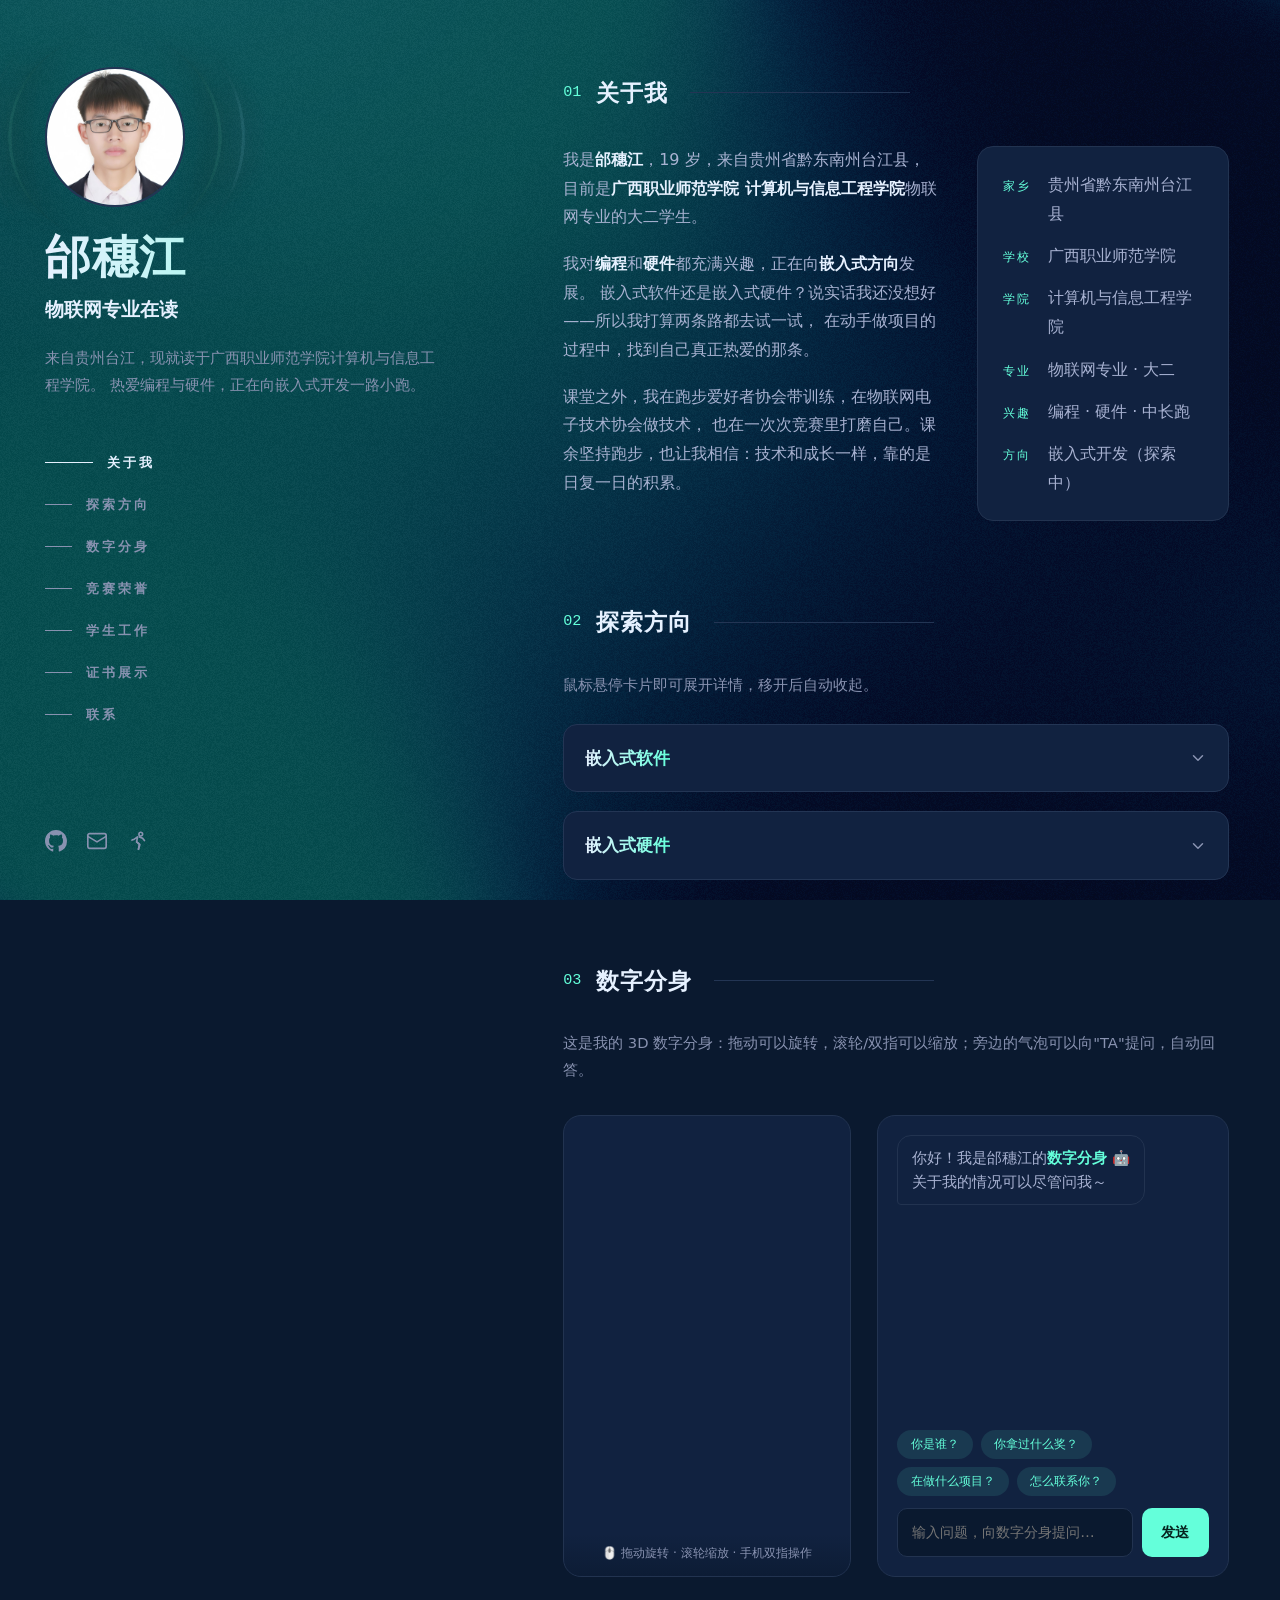
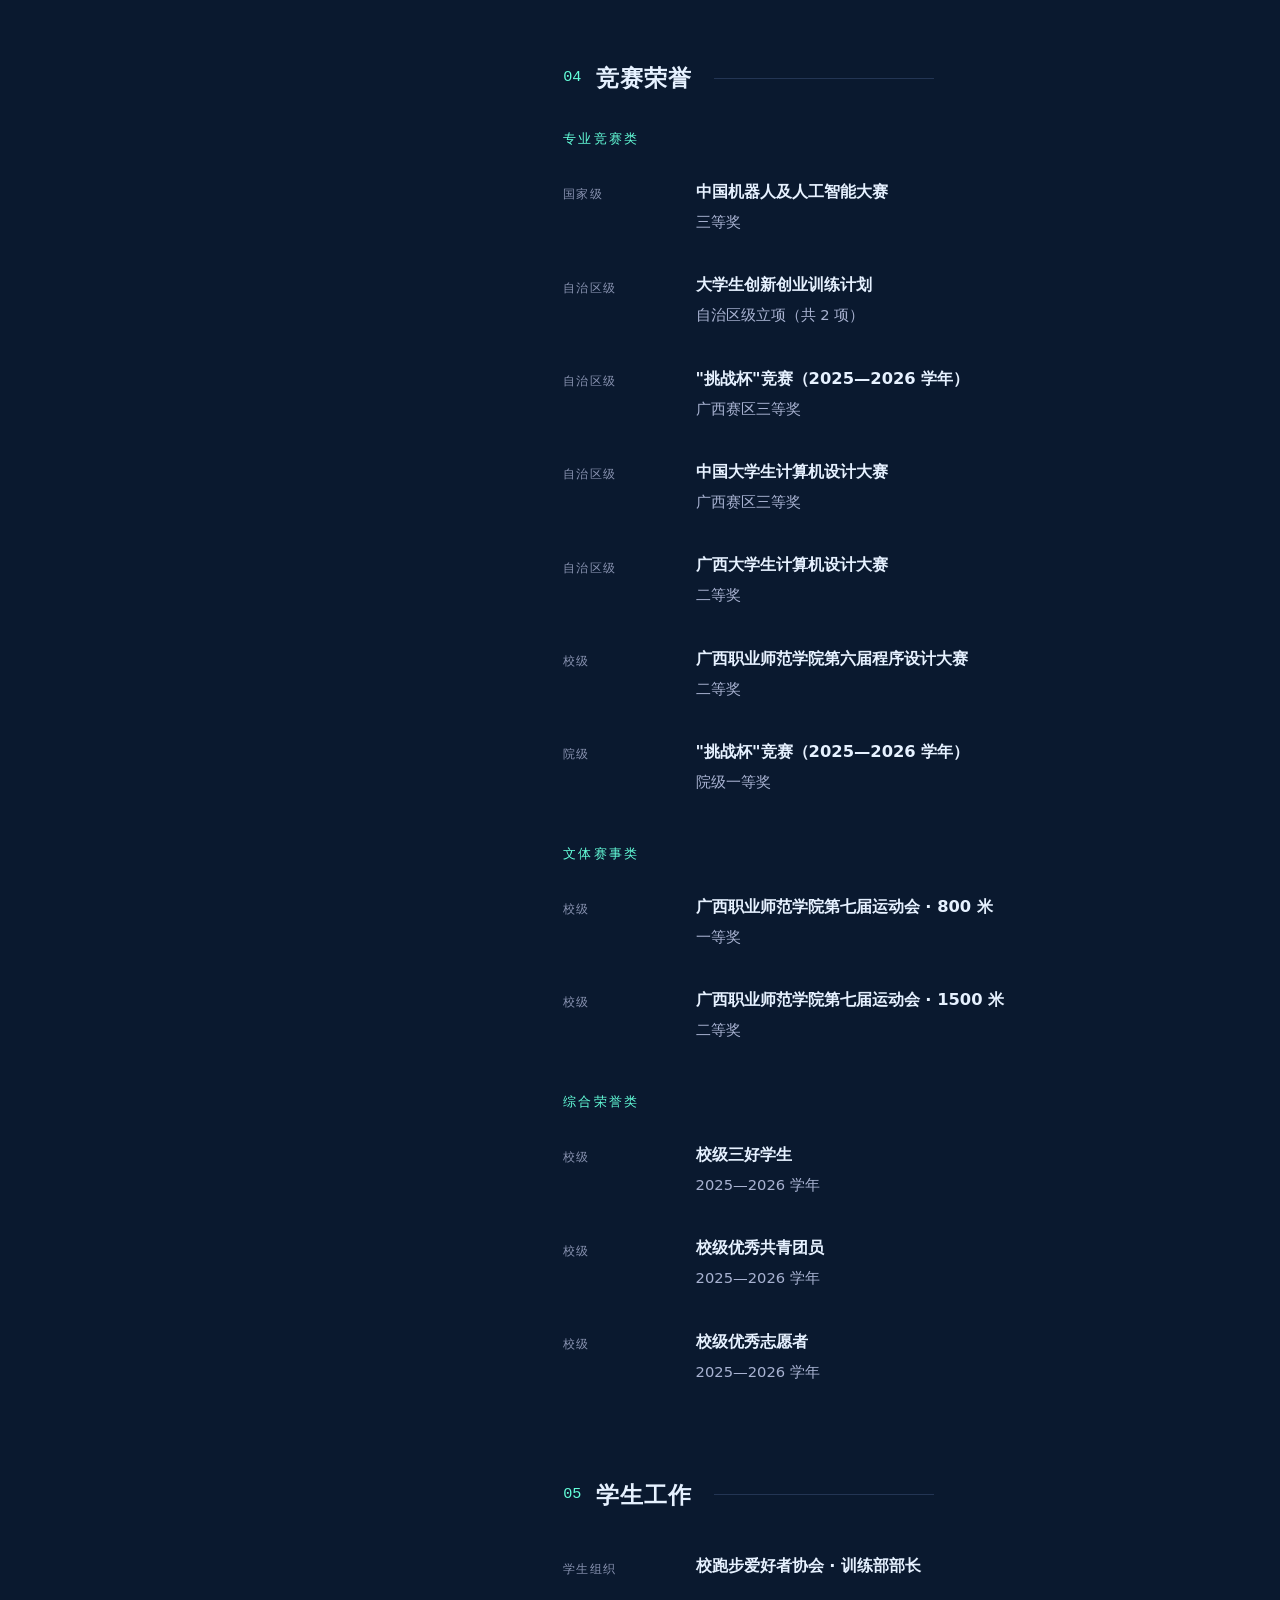
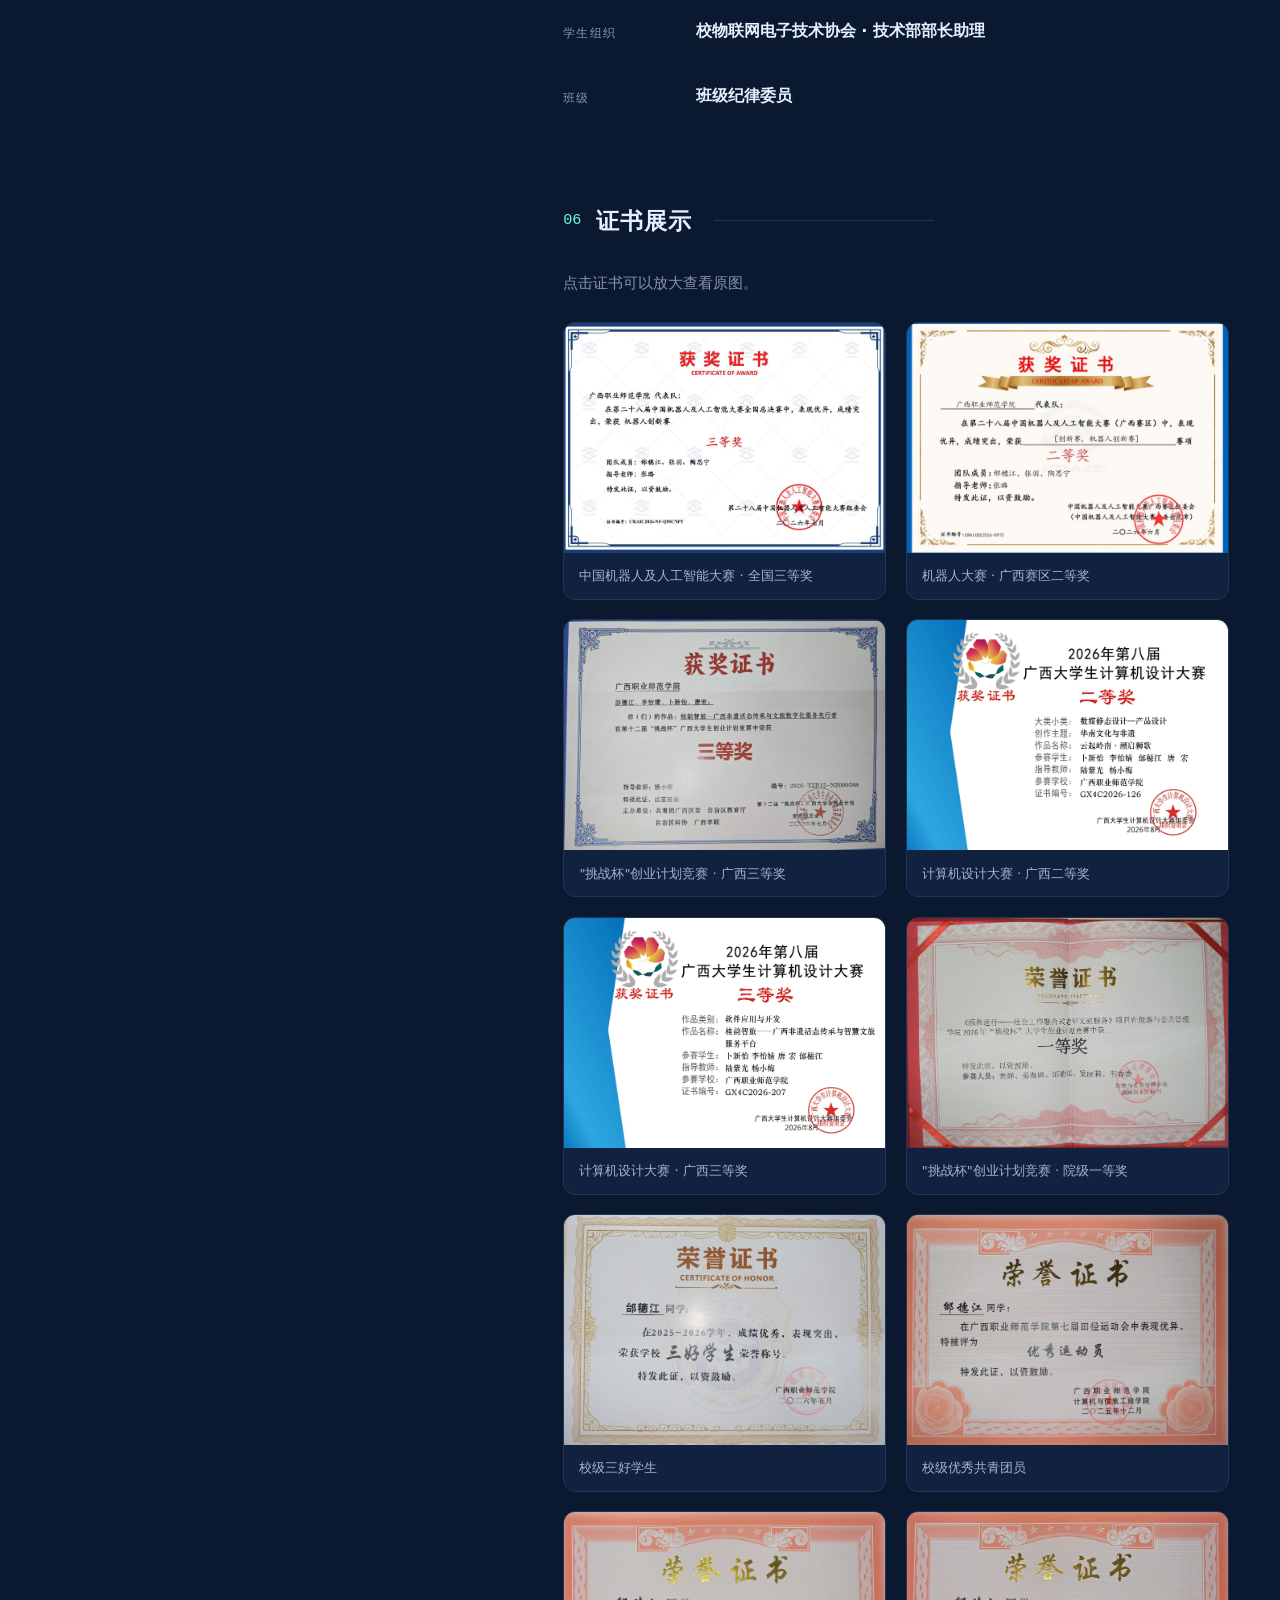
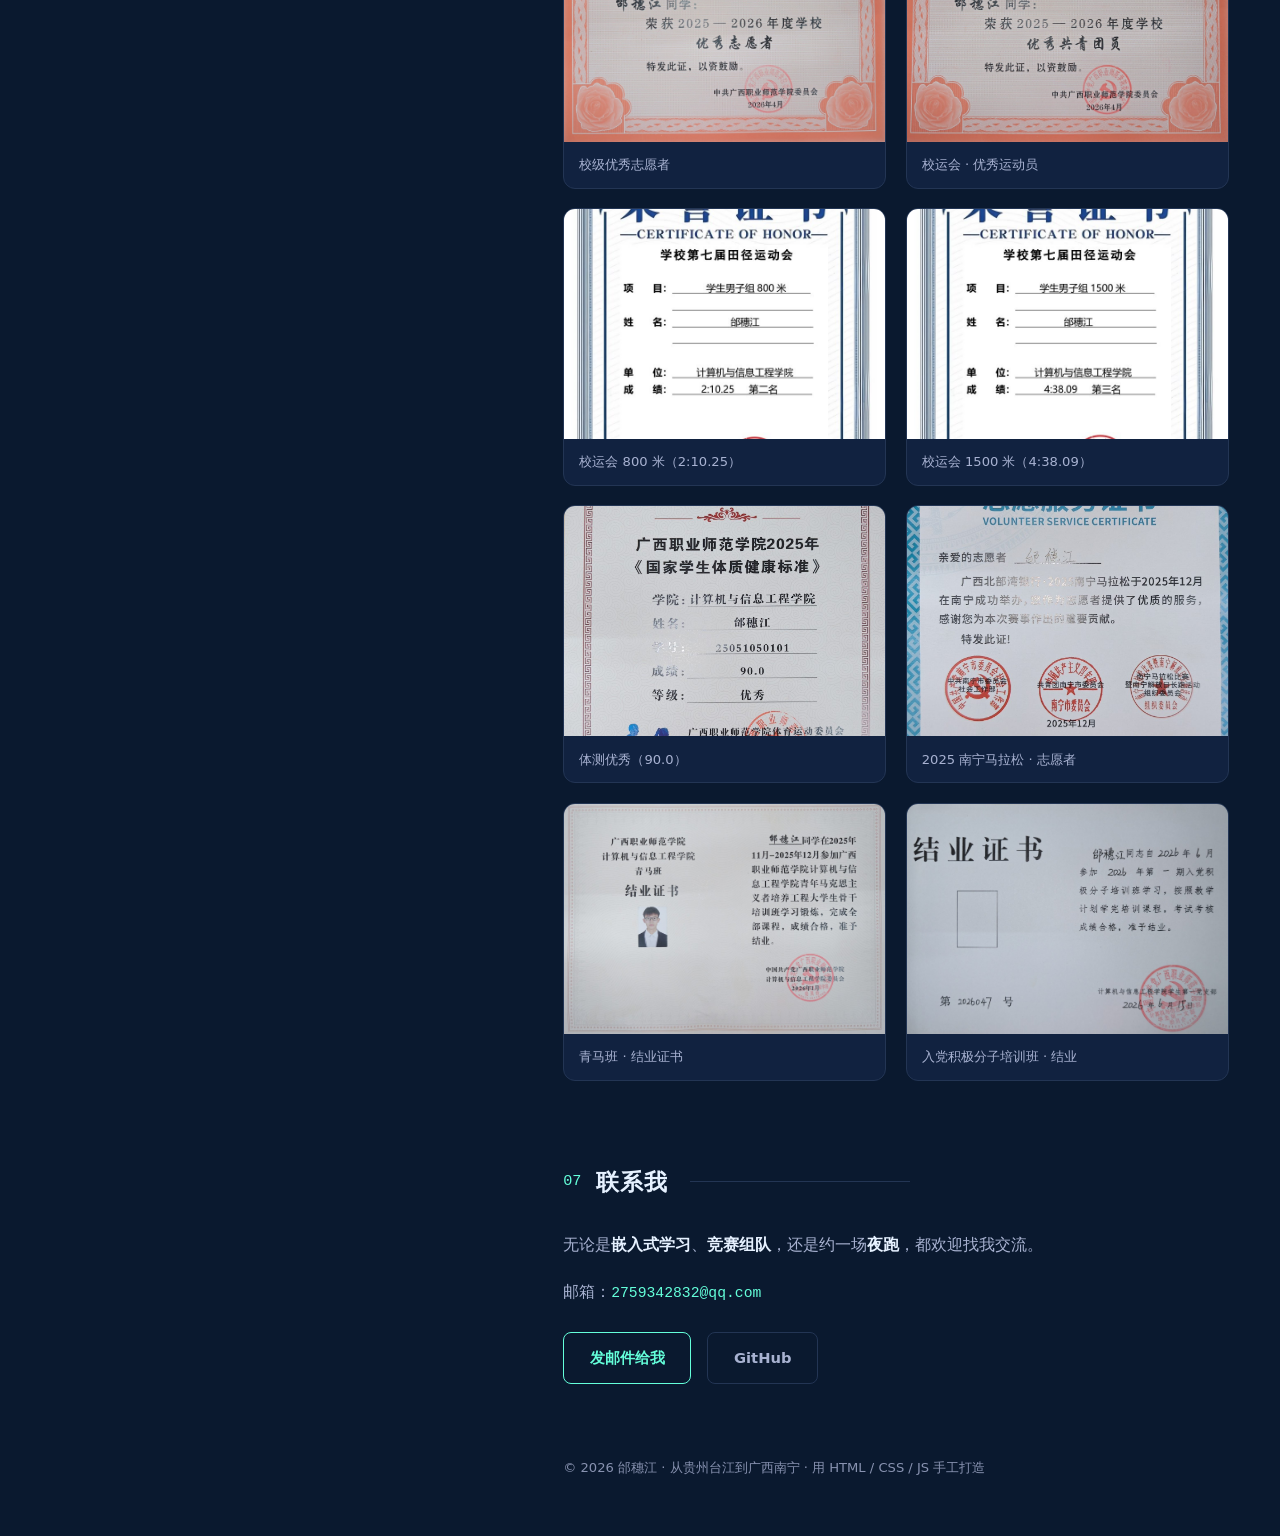
==== commit 7018b42c: "Merge remote-tracking branch 'origin/main'" ====
--- a/index.html
+++ b/index.html
@@ -4,27 +4,18 @@
   <meta charset="UTF-8">
   <meta name="viewport" content="width=device-width, initial-scale=1.0">
   <title>邰穗江 · 个人主页</title>
-  <meta name="description" content="邰穗江的个人网站——广西职业师范学院物联网工程专业在读，专注嵌入式软硬件，12 项竞赛荣誉、16 张证书，课余练中长跑。">
+  <meta name="description" content="邰穗江的个人网站——广西职业师范学院物联网专业在读，热爱编程与硬件，正在向嵌入式方向发展。">
   <meta property="og:type" content="website">
   <meta property="og:title" content="邰穗江 · 个人主页">
-  <meta property="og:description" content="物联网工程专业在读，专注嵌入式软硬件。12 项竞赛荣誉 · 16 张证书 · 中长跑 800m 2:10 / 1500m 4:38。">
+  <meta property="og:description" content="物联网专业在读，热爱编程与硬件，正在向嵌入式方向发展。12 项竞赛荣誉 · 16 张证书。">
   <meta property="og:url" content="https://suizhen111.github.io/">
   <meta property="og:image" content="https://suizhen111.github.io/images/og-banner.jpg">
   <meta name="twitter:card" content="summary_large_image">
   <meta name="twitter:title" content="邰穗江 · 个人主页">
-  <meta name="twitter:description" content="物联网工程专业在读，专注嵌入式软硬件，正在向嵌入式方向一路小跑。">
+  <meta name="twitter:description" content="物联网专业在读，热爱编程与硬件，正在向嵌入式方向发展。">
   <meta name="twitter:image" content="https://suizhen111.github.io/images/og-banner.jpg">
   <link rel="icon" href="data:image/svg+xml,<svg xmlns='http://www.w3.org/2000/svg' viewBox='0 0 100 100'><text y='.9em' font-size='90'>🔧</text></svg>">
-  <link rel="stylesheet" href="style.css?v=20260929c">
-
-  <!-- three.js 裸模块名映射（3D 数字人用；老浏览器会自动跳过 3D，只显示文字说明） -->
-  <script type="importmap">
-    {
-      "imports": {
-        "three": "./vendor/three/build/three.module.min.js"
-      }
-    }
-  </script>
+  <link rel="stylesheet" href="style.css?v=20260928b">
 </head>
 <body>
 
@@ -36,78 +27,45 @@
     <!-- ============ 左侧固定信息栏 ============ -->
     <aside class="sidebar">
       <div class="side-top">
-        <div class="avatar-row">
-          <div class="avatar-box">
-            <canvas class="rings-canvas" aria-hidden="true"></canvas>
-            <img class="side-avatar" src="images/avatar.jpg" alt="邰穗江的照片" width="140" height="140">
-          </div>
-
-          <!-- 3D 数字人：左右拖拽转身，点击头部更换表情 -->
-          <figure class="buddy" id="buddy">
-            <div class="buddy-stage" id="buddyStage" role="button" tabindex="0"
-                 aria-label="点击头部可更换表情 左右拖拽转身 · AI 生成，当前为正面">
-              <span class="buddy-fail" id="buddyFail">3D 加载中…</span>
-              <canvas class="buddy-canvas" id="buddyCanvas" aria-hidden="true"></canvas>
-              <span class="buddy-hint"><b>点击头部可更换表情</b> 左右拖拽转身 · AI 生成</span>
-            </div>
-            <button class="buddy-chat" id="buddyChat" type="button"
-                    aria-controls="assistant" aria-expanded="false" aria-label="向数字助手提问">
-              <svg viewBox="0 0 24 24" fill="none" stroke="currentColor" stroke-width="2"
-                   stroke-linecap="round" stroke-linejoin="round" aria-hidden="true">
-                <path d="M21 12a8 8 0 0 1-8 8H7l-4 3V12a8 8 0 0 1 8-8h2a8 8 0 0 1 8 8z"/>
-              </svg>
-            </button>
-          </figure>
+        <div class="avatar-box">
+          <canvas class="rings-canvas" aria-hidden="true"></canvas>
+          <img class="side-avatar" src="images/avatar.jpg" alt="邰穗江的照片" width="140" height="140">
         </div>
         <h1 class="side-name">邰穗江</h1>
-        <p class="side-role">物联网工程专业在读</p>
+        <p class="side-role">物联网专业在读</p>
         <p class="side-blurb">
-          贵州台江人，现在广西南宁读书。左手写代码，右手焊电路，
-          正在嵌入式这条路上一路小跑。
+          来自贵州台江，现就读于广西职业师范学院计算机与信息工程学院。
+          热爱编程与硬件，正在向嵌入式开发一路小跑。
         </p>
 
         <nav class="side-nav" id="sideNav" aria-label="页面导航">
           <a href="#about"><span class="dash"></span>关于我</a>
           <a href="#directions"><span class="dash"></span>探索方向</a>
-          <a href="#skills"><span class="dash"></span>技能栈</a>
+          <a href="#digital-human"><span class="dash"></span>数字分身</a>
           <a href="#awards"><span class="dash"></span>竞赛荣誉</a>
+          <a href="#roles"><span class="dash"></span>学生工作</a>
           <a href="#certs"><span class="dash"></span>证书展示</a>
-          <a href="#roles"><span class="dash"></span>学生工作</a>
-          <a href="#running"><span class="dash"></span>跑步训练</a>
           <a href="#contact"><span class="dash"></span>联系</a>
         </nav>
       </div>
 
-      <div class="side-bottom">
-        <div class="side-stats" aria-label="关键数字">
-          <div class="side-stat"><strong>12</strong><span>项荣誉</span></div>
-          <div class="side-stat"><strong>16</strong><span>张证书</span></div>
-          <div class="side-stat"><strong>2</strong><span>项大创</span></div>
-        </div>
-
-        <ul class="side-social">
-          <li>
-            <a href="https://github.com/SuiZhen111" target="_blank" rel="noopener" aria-label="GitHub" title="GitHub">
-              <svg viewBox="0 0 16 16" fill="currentColor" aria-hidden="true"><path d="M8 0C3.58 0 0 3.58 0 8c0 3.54 2.29 6.53 5.47 7.59.4.07.55-.17.55-.38 0-.19-.01-.82-.01-1.49-2.01.37-2.53-.49-2.69-.94-.09-.23-.48-.94-.82-1.13-.28-.15-.68-.52-.01-.53.63-.01 1.08.58 1.23.82.72 1.21 1.87.87 2.33.66.07-.52.28-.87.51-1.07-1.78-.2-3.64-.89-3.64-3.95 0-.87.31-1.59.82-2.15-.08-.2-.36-1.02.08-2.12 0 0 .67-.21 2.2.82.64-.18 1.32-.27 2-.27s1.36.09 2 .27c1.53-1.04 2.2-.82 2.2-.82.44 1.1.16 1.92.08 2.12.51.56.82 1.27.82 2.15 0 3.07-1.87 3.75-3.65 3.95.29.25.54.73.54 1.48 0 1.07-.01 1.93-.01 2.2 0 .21.15.46.55.38A8.01 8.01 0 0 0 16 8c0-4.42-3.58-8-8-8z"/></svg>
-            </a>
-          </li>
-          <li>
-            <a href="mailto:2759342832@qq.com" aria-label="邮箱" title="2759342832@qq.com">
-              <svg viewBox="0 0 24 24" fill="none" stroke="currentColor" stroke-width="1.8" stroke-linecap="round" stroke-linejoin="round" aria-hidden="true"><rect x="2" y="4" width="20" height="16" rx="2"/><path d="m2 7 10 6L22 7"/></svg>
-            </a>
-          </li>
-          <li>
-            <a href="tel:18084524692" aria-label="联系电话" title="18084524692">
-              <svg viewBox="0 0 24 24" fill="none" stroke="currentColor" stroke-width="1.8" stroke-linecap="round" stroke-linejoin="round" aria-hidden="true"><path d="M22 16.92v3a2 2 0 0 1-2.18 2 19.79 19.79 0 0 1-8.63-3.07 19.5 19.5 0 0 1-6-6A19.79 19.79 0 0 1 2.12 4.18 2 2 0 0 1 4.11 2h3a2 2 0 0 1 2 1.72c.13.96.36 1.9.7 2.81a2 2 0 0 1-.45 2.11L8.09 9.91a16 16 0 0 0 6 6l1.27-1.27a2 2 0 0 1 2.11-.45c.9.34 1.85.57 2.81.7A2 2 0 0 1 22 16.92z"/></svg>
-            </a>
-          </li>
-          <li>
-            <a href="#running" aria-label="跑步交流" title="约跑交流">
-              <svg viewBox="0 0 24 24" fill="none" stroke="currentColor" stroke-width="1.8" stroke-linecap="round" stroke-linejoin="round" aria-hidden="true"><circle cx="15" cy="4.5" r="2"/><path d="m12.5 21 1.5-5-3.5-3 1-5.5L8 10l-2.5 1"/><path d="M13.5 7.5 17 9l2 2.5"/><path d="m10.5 13 3 2.5-1 5.5"/></svg>
-            </a>
-          </li>
-        </ul>
-      </div>
+      <ul class="side-social">
+        <li>
+          <a href="https://github.com/SuiZhen111" target="_blank" rel="noopener" aria-label="GitHub" title="GitHub">
+            <svg viewBox="0 0 16 16" fill="currentColor" aria-hidden="true"><path d="M8 0C3.58 0 0 3.58 0 8c0 3.54 2.29 6.53 5.47 7.59.4.07.55-.17.55-.38 0-.19-.01-.82-.01-1.49-2.01.37-2.53-.49-2.69-.94-.09-.23-.48-.94-.82-1.13-.28-.15-.68-.52-.01-.53.63-.01 1.08.58 1.23.82.72 1.21 1.87.87 2.33.66.07-.52.28-.87.51-1.07-1.78-.2-3.64-.89-3.64-3.95 0-.87.31-1.59.82-2.15-.08-.2-.36-1.02.08-2.12 0 0 .67-.21 2.2.82.64-.18 1.32-.27 2-.27s1.36.09 2 .27c1.53-1.04 2.2-.82 2.2-.82.44 1.1.16 1.92.08 2.12.51.56.82 1.27.82 2.15 0 3.07-1.87 3.75-3.65 3.95.29.25.54.73.54 1.48 0 1.07-.01 1.93-.01 2.2 0 .21.15.46.55.38A8.01 8.01 0 0 0 16 8c0-4.42-3.58-8-8-8z"/></svg>
+          </a>
+        </li>
+        <li>
+          <a href="mailto:2759342832@qq.com" aria-label="邮箱" title="2759342832@qq.com">
+            <svg viewBox="0 0 24 24" fill="none" stroke="currentColor" stroke-width="1.8" stroke-linecap="round" stroke-linejoin="round" aria-hidden="true"><rect x="2" y="4" width="20" height="16" rx="2"/><path d="m2 7 10 6L22 7"/></svg>
+          </a>
+        </li>
+        <li>
+          <a href="#contact" aria-label="跑步交流" title="约跑交流">
+            <svg viewBox="0 0 24 24" fill="none" stroke="currentColor" stroke-width="1.8" stroke-linecap="round" stroke-linejoin="round" aria-hidden="true"><circle cx="15" cy="4.5" r="2"/><path d="m12.5 21 1.5-5-3.5-3 1-5.5L8 10l-2.5 1"/><path d="M13.5 7.5 17 9l2 2.5"/><path d="m10.5 13 3 2.5-1 5.5"/></svg>
+          </a>
+        </li>
+      </ul>
     </aside>
 
     <!-- ============ 右侧滚动内容 ============ -->
@@ -123,18 +81,17 @@
         <div class="about-grid">
           <div class="prose reveal">
             <p>
-              我是<strong>邰穗江</strong>，19 岁，来自贵州省黔东南苗族侗族自治州台江县。
-              现在是<strong>广西职业师范学院 计算机与信息工程学院</strong>物联网工程专业的大二学生。
+              我是<strong>邰穗江</strong>，19 岁，来自贵州省黔东南州台江县，
+              目前是<strong>广西职业师范学院 计算机与信息工程学院</strong>物联网专业的大二学生。
             </p>
             <p>
-              我对<strong>编程</strong>和<strong>硬件</strong>同样着迷，正朝着<strong>嵌入式方向</strong>走。
-              嵌入式软件还是嵌入式硬件？我暂时没下结论——两条路都想亲手走一遍，
-              用一个个做出来的项目，找到真正愿意长期投入的那一条。
+              我对<strong>编程</strong>和<strong>硬件</strong>都充满兴趣，正在向<strong>嵌入式方向</strong>发展。
+              嵌入式软件还是嵌入式硬件？说实话我还没想好——所以我打算两条路都去试一试，
+              在动手做项目的过程中，找到自己真正热爱的那条。
             </p>
             <p>
               课堂之外，我在跑步爱好者协会带训练，在物联网电子技术协会做技术，
-              也在一场场比赛里打磨自己。课余的中长跑我一直没断，
-              它让我相信：<strong>技术与体能一样，靠的都是日复一日的积累</strong>。
+              也在一次次竞赛里打磨自己。课余坚持跑步，也让我相信：技术和成长一样，靠的是日复一日的积累。
             </p>
           </div>
 
@@ -143,56 +100,12 @@
               <div><dt>家乡</dt><dd>贵州省黔东南州台江县</dd></div>
               <div><dt>学校</dt><dd>广西职业师范学院</dd></div>
               <div><dt>学院</dt><dd>计算机与信息工程学院</dd></div>
-              <div><dt>专业</dt><dd>物联网工程专业 · 大二</dd></div>
+              <div><dt>专业</dt><dd>物联网专业 · 大二</dd></div>
               <div><dt>兴趣</dt><dd>编程 · 硬件 · 中长跑</dd></div>
               <div><dt>方向</dt><dd>嵌入式开发（探索中）</dd></div>
             </dl>
           </aside>
         </div>
-
-        <!-- 3D 数字人 · 正文大展示（半身特写，可旋转 / 缩放 / 换表情 / 提问） -->
-        <div class="hero3d reveal" id="hero3d">
-          <div class="h3d-stage" id="h3dStage" role="img"
-               aria-label="邰穗江的 3D 数字人，左右拖拽可以自由旋转查看">
-            <canvas class="h3d-canvas" id="h3dCanvas" aria-hidden="true"></canvas>
-            <div class="h3d-bubble" id="h3dBubble" aria-hidden="true"></div>
-          </div>
-          <span class="h3d-status" id="h3dStatus" aria-live="polite"></span>
-
-          <div class="h3d-side">
-            <p class="h3d-kicker">3D 形象</p>
-            <p class="h3d-text">
-              这是<strong>腾讯混元3D</strong>照着我的形象生成的三维模型，半身特写，表情看得清楚。
-              <strong>左右拖拽自由旋转</strong>，<strong>滚轮或双指捏合放大缩小</strong>；
-              有问题就点「向我提问」，我按自己的资料回答。
-            </p>
-
-            <p class="h3d-sub">8 种表情（点一下就换）</p>
-            <ul class="h3d-moods" id="h3dMoods">
-              <li><button class="h3d-thumb" type="button" data-mood="0" aria-pressed="false">微笑</button></li>
-              <li><button class="h3d-thumb" type="button" data-mood="1" aria-pressed="false">大笑</button></li>
-              <li><button class="h3d-thumb" type="button" data-mood="2" aria-pressed="false">开怀</button></li>
-              <li><button class="h3d-thumb" type="button" data-mood="3" aria-pressed="false">偷笑</button></li>
-              <li><button class="h3d-thumb" type="button" data-mood="4" aria-pressed="false">得意</button></li>
-              <li><button class="h3d-thumb" type="button" data-mood="5" aria-pressed="false">惊讶</button></li>
-              <li><button class="h3d-thumb" type="button" data-mood="6" aria-pressed="false">委屈</button></li>
-              <li><button class="h3d-thumb" type="button" data-mood="7" aria-pressed="false">不爽</button></li>
-            </ul>
-
-            <div class="h3d-acts">
-              <button class="h3d-rot" id="h3dRot" type="button">⟳ 转一下</button>
-              <span class="h3d-zoom" role="group" aria-label="缩放模型">
-                <button id="h3dZoomOut" type="button" aria-label="缩小模型">−</button>
-                <button id="h3dZoomIn" type="button" aria-label="放大模型">＋</button>
-              </span>
-              <button class="h3d-ask" id="h3dAsk" type="button"
-                      aria-controls="assistant" aria-expanded="false">向我提问</button>
-              <span class="h3d-tip">也可以直接拖 · 滚轮缩放</span>
-            </div>
-
-            <p class="h3d-note" id="h3dNote">模型由混元3D 生成 · 约 1.2MB · 进入页面后才加载</p>
-          </div>
-        </div>
       </section>
 
       <!-- 02 探索方向 -->
@@ -202,92 +115,83 @@
           <h2>探索方向</h2>
           <span class="sec-line"></span>
         </header>
-        <p class="sec-sub reveal">悬停（或点按）卡片展开详情，移开自动收起。</p>
-
-        <div class="dir-entry reveal" tabindex="0" role="button" aria-expanded="false">
+        <p class="sec-sub reveal">鼠标悬停卡片即可展开详情，移开后自动收起。</p>
+
+        <div class="dir-entry reveal" tabindex="0" aria-expanded="false">
           <div class="dir-head">
             <h3>嵌入式软件</h3>
             <svg class="dir-arrow" viewBox="0 0 24 24" fill="none" stroke="currentColor" stroke-width="2" stroke-linecap="round" stroke-linejoin="round" aria-hidden="true"><path d="m6 9 6 6 6-6"/></svg>
           </div>
           <div class="dir-panel">
             <div class="dir-panel-inner">
-              <p class="desc">让代码真正跑在板子上——从点亮第一颗 LED 起步，一路摸到单片机、寄存器与底层的世界。</p>
+              <p class="desc">让代码跑在每一块板子上——从点亮第一颗 LED 开始，一步步深入单片机与底层的世界。</p>
               <ul class="pills">
-                <li>C 语言</li><li>单片机</li><li>固件开发</li><li>调试排障</li>
+                <li>C 语言</li><li>单片机</li><li>固件开发</li>
               </ul>
             </div>
           </div>
         </div>
 
-        <div class="dir-entry reveal" tabindex="0" role="button" aria-expanded="false">
+        <div class="dir-entry reveal" tabindex="0" aria-expanded="false">
           <div class="dir-head">
             <h3>嵌入式硬件</h3>
             <svg class="dir-arrow" viewBox="0 0 24 24" fill="none" stroke="currentColor" stroke-width="2" stroke-linecap="round" stroke-linejoin="round" aria-hidden="true"><path d="m6 9 6 6 6-6"/></svg>
           </div>
           <div class="dir-panel">
             <div class="dir-panel-inner">
-              <p class="desc">从原理图到实物，亲手把想法焊成电路。传感器和电路板，是我眼里最好玩的一堆积木。</p>
+              <p class="desc">从原理图到实物，亲手把想法焊成电路。传感器、电路板，都是我感兴趣的玩具。</p>
               <ul class="pills">
-                <li>电路设计</li><li>PCB</li><li>传感器</li><li>焊接实物</li>
+                <li>电路设计</li><li>PCB</li><li>传感器</li>
               </ul>
             </div>
           </div>
         </div>
       </section>
 
-      <!-- 03 技能栈 -->
-      <section id="skills" class="sec">
+      <!-- 03 数字分身 -->
+      <section id="digital-human" class="sec">
         <header class="sec-head reveal">
           <span class="sec-num">03</span>
-          <h2>技能栈</h2>
-          <span class="sec-line"></span>
-        </header>
-        <p class="sec-sub reveal">下面写的都是真正动过手、或正在系统啃的方向，不是简历上的形容词。</p>
-
-        <div class="skill-grid">
-          <article class="skill-card reveal">
-            <div class="skill-head">
-              <span class="skill-idx">S1</span>
-              <h3>嵌入式软件</h3>
-            </div>
-            <p class="skill-note">当前主攻方向</p>
-            <ul class="chips">
-              <li>C 语言</li><li>单片机</li><li>固件开发</li><li>调试排障</li>
-            </ul>
-          </article>
-
-          <article class="skill-card reveal">
-            <div class="skill-head">
-              <span class="skill-idx">S2</span>
-              <h3>硬件与电路</h3>
-            </div>
-            <p class="skill-note">同步摸索，动手优先</p>
-            <ul class="chips">
-              <li>电路设计</li><li>PCB</li><li>传感器应用</li><li>焊接实物</li>
-            </ul>
-          </article>
-
-          <article class="skill-card reveal">
-            <div class="skill-head">
-              <span class="skill-idx">S3</span>
-              <h3>Web 与工具</h3>
-            </div>
-            <p class="skill-note">这个主页就是手写的</p>
-            <ul class="chips">
-              <li>HTML</li><li>CSS</li><li>JavaScript</li><li>Git</li>
-            </ul>
-          </article>
-
-          <article class="skill-card reveal">
-            <div class="skill-head">
-              <span class="skill-idx">S4</span>
-              <h3>项目实战</h3>
-            </div>
-            <p class="skill-note">在比赛里练出来的</p>
-            <ul class="chips">
-              <li>大创立项</li><li>挑战杯</li><li>计算机设计大赛</li><li>程序设计</li>
-            </ul>
-          </article>
+          <h2>数字分身</h2>
+          <span class="sec-line"></span>
+        </header>
+        <p class="sec-sub reveal">这是我的 3D 数字分身：拖动可以旋转，滚轮/双指可以缩放；旁边的气泡可以向"TA"提问，自动回答。</p>
+
+        <div class="dh-grid">
+          <div class="dh-stage reveal">
+            <model-viewer
+              id="dhModel"
+              src="models/digital-human.glb"
+              alt="邰穗江的 3D 数字分身"
+              camera-controls
+              auto-rotate
+              auto-rotate-delay="2000"
+              rotation-per-second="18deg"
+              interaction-prompt="auto"
+              shadow-intensity="1.1"
+              shadow-softness="0.8"
+              exposure="1.0"
+              touch-action="pan-y"
+              loading="lazy">
+            </model-viewer>
+            <p class="dh-hint">🖱️ 拖动旋转 · 滚轮缩放 · 手机双指操作</p>
+          </div>
+
+          <div class="dh-chat reveal">
+            <div class="dh-msgs" id="dhMsgs" aria-live="polite">
+              <div class="dh-msg dh-msg-bot">你好！我是邰穗江的<b>数字分身</b> 🤖<br>关于我的情况可以尽管问我～</div>
+            </div>
+            <div class="dh-chips" id="dhChips">
+              <button type="button" data-q="你是谁？">你是谁？</button>
+              <button type="button" data-q="你拿过什么奖？">你拿过什么奖？</button>
+              <button type="button" data-q="在做什么项目？">在做什么项目？</button>
+              <button type="button" data-q="怎么联系你？">怎么联系你？</button>
+            </div>
+            <form class="dh-input" id="dhForm" autocomplete="off">
+              <input id="dhInput" type="text" maxlength="60" placeholder="输入问题，向数字分身提问…" aria-label="输入问题">
+              <button type="submit" aria-label="发送">发送</button>
+            </form>
+          </div>
         </div>
       </section>
 
@@ -298,56 +202,55 @@
           <h2>竞赛荣誉</h2>
           <span class="sec-line"></span>
         </header>
-        <p class="sec-sub reveal">带证书标记的奖项，点击即可查看原图。</p>
 
         <p class="group-label">专业竞赛类</p>
         <ul class="entries">
           <li class="entry reveal has-cert" data-cert="cert-03.jpg">
-            <p class="entry-meta lv-1">国家级</p>
+            <p class="entry-meta">国家级</p>
             <div class="entry-body">
               <h3>中国机器人及人工智能大赛</h3>
               <p class="desc">三等奖</p>
             </div>
           </li>
           <li class="entry reveal">
-            <p class="entry-meta lv-2">自治区级</p>
+            <p class="entry-meta">自治区级</p>
             <div class="entry-body">
               <h3>大学生创新创业训练计划</h3>
               <p class="desc">自治区级立项（共 2 项）</p>
             </div>
           </li>
           <li class="entry reveal has-cert" data-cert="cert-02.jpg">
-            <p class="entry-meta lv-2">自治区级</p>
-            <div class="entry-body">
-              <h3>“挑战杯”竞赛（2025—2026 学年）</h3>
+            <p class="entry-meta">自治区级</p>
+            <div class="entry-body">
+              <h3>"挑战杯"竞赛（2025—2026 学年）</h3>
               <p class="desc">广西赛区三等奖</p>
             </div>
           </li>
           <li class="entry reveal has-cert" data-cert="cert-05.jpg">
-            <p class="entry-meta lv-2">自治区级</p>
+            <p class="entry-meta">自治区级</p>
             <div class="entry-body">
               <h3>中国大学生计算机设计大赛</h3>
               <p class="desc">广西赛区三等奖</p>
             </div>
           </li>
           <li class="entry reveal has-cert" data-cert="cert-01.jpg">
-            <p class="entry-meta lv-2">自治区级</p>
+            <p class="entry-meta">自治区级</p>
             <div class="entry-body">
               <h3>广西大学生计算机设计大赛</h3>
               <p class="desc">二等奖</p>
             </div>
           </li>
           <li class="entry reveal">
-            <p class="entry-meta lv-3">校级</p>
+            <p class="entry-meta">校级</p>
             <div class="entry-body">
               <h3>广西职业师范学院第六届程序设计大赛</h3>
               <p class="desc">二等奖</p>
             </div>
           </li>
           <li class="entry reveal has-cert" data-cert="cert-14.jpg">
-            <p class="entry-meta lv-4">院级</p>
-            <div class="entry-body">
-              <h3>“挑战杯”竞赛（2025—2026 学年）</h3>
+            <p class="entry-meta">院级</p>
+            <div class="entry-body">
+              <h3>"挑战杯"竞赛（2025—2026 学年）</h3>
               <p class="desc">院级一等奖</p>
             </div>
           </li>
@@ -356,14 +259,14 @@
         <p class="group-label">文体赛事类</p>
         <ul class="entries">
           <li class="entry reveal has-cert" data-cert="cert-11.jpg">
-            <p class="entry-meta lv-3">校级</p>
+            <p class="entry-meta">校级</p>
             <div class="entry-body">
               <h3>广西职业师范学院第七届运动会 · 800 米</h3>
               <p class="desc">一等奖</p>
             </div>
           </li>
           <li class="entry reveal has-cert" data-cert="cert-08.jpg">
-            <p class="entry-meta lv-3">校级</p>
+            <p class="entry-meta">校级</p>
             <div class="entry-body">
               <h3>广西职业师范学院第七届运动会 · 1500 米</h3>
               <p class="desc">二等奖</p>
@@ -374,21 +277,21 @@
         <p class="group-label">综合荣誉类</p>
         <ul class="entries">
           <li class="entry reveal has-cert" data-cert="cert-06.jpg">
-            <p class="entry-meta lv-3">校级</p>
+            <p class="entry-meta">校级</p>
             <div class="entry-body">
               <h3>校级三好学生</h3>
               <p class="desc">2025—2026 学年</p>
             </div>
           </li>
           <li class="entry reveal has-cert" data-cert="cert-13.png">
-            <p class="entry-meta lv-3">校级</p>
+            <p class="entry-meta">校级</p>
             <div class="entry-body">
               <h3>校级优秀共青团员</h3>
               <p class="desc">2025—2026 学年</p>
             </div>
           </li>
           <li class="entry reveal has-cert" data-cert="cert-04.jpg">
-            <p class="entry-meta lv-3">校级</p>
+            <p class="entry-meta">校级</p>
             <div class="entry-body">
               <h3>校级优秀志愿者</h3>
               <p class="desc">2025—2026 学年</p>
@@ -397,14 +300,43 @@
         </ul>
       </section>
 
-      <!-- 05 证书展示 -->
+      <!-- 05 学生工作 -->
+      <section id="roles" class="sec">
+        <header class="sec-head reveal">
+          <span class="sec-num">05</span>
+          <h2>学生工作</h2>
+          <span class="sec-line"></span>
+        </header>
+        <ul class="entries">
+          <li class="entry reveal">
+            <p class="entry-meta">学生组织</p>
+            <div class="entry-body">
+              <h3>校跑步爱好者协会 · 训练部部长</h3>
+            </div>
+          </li>
+          <li class="entry reveal">
+            <p class="entry-meta">学生组织</p>
+            <div class="entry-body">
+              <h3>校物联网电子技术协会 · 技术部部长助理</h3>
+            </div>
+          </li>
+          <li class="entry reveal">
+            <p class="entry-meta">班级</p>
+            <div class="entry-body">
+              <h3>班级纪律委员</h3>
+            </div>
+          </li>
+        </ul>
+      </section>
+
+      <!-- 06 证书展示 -->
       <section id="certs" class="sec">
         <header class="sec-head reveal">
-          <span class="sec-num">05</span>
+          <span class="sec-num">06</span>
           <h2>证书展示</h2>
           <span class="sec-line"></span>
         </header>
-        <p class="sec-sub reveal">点击证书放大查看原图，用左右方向键可以连续翻阅。</p>
+        <p class="sec-sub reveal">点击证书可以放大查看原图。</p>
 
         <ul class="cert-grid">
           <li class="reveal">
@@ -422,7 +354,7 @@
           <li class="reveal">
             <button class="cert-card" type="button" data-cap="第十二届“挑战杯”广西大学生创业计划竞赛 · 三等奖《桂韵智旅——广西非遗活态传承与文旅数字化服务先行者》">
               <img src="images/certs/cert-02.jpg" alt="挑战杯广西大学生创业计划竞赛三等奖证书" loading="lazy">
-              <span class="cert-name">“挑战杯”创业计划竞赛 · 广西三等奖</span>
+              <span class="cert-name">"挑战杯"创业计划竞赛 · 广西三等奖</span>
             </button>
           </li>
           <li class="reveal">
@@ -440,7 +372,7 @@
           <li class="reveal">
             <button class="cert-card" type="button" data-cap="旅游与公共管理学院 2026 年“挑战杯”大学生创业计划竞赛 · 一等奖《颐和远行——社会工作融合式老年文旅服务》">
               <img src="images/certs/cert-14.jpg" alt="院级挑战杯大学生创业计划竞赛一等奖证书" loading="lazy">
-              <span class="cert-name">“挑战杯”创业计划竞赛 · 院级一等奖</span>
+              <span class="cert-name">"挑战杯"创业计划竞赛 · 院级一等奖</span>
             </button>
           </li>
           <li class="reveal">
@@ -461,7 +393,7 @@
               <span class="cert-name">校级优秀志愿者</span>
             </button>
           </li>
-          <li class="reveal" id="cert-running">
+          <li class="reveal">
             <button class="cert-card" type="button" data-cap="学校第七届田径运动会 · 优秀运动员">
               <img src="images/certs/cert-15.jpg" alt="校运会优秀运动员荣誉证书" loading="lazy">
               <span class="cert-name">校运会 · 优秀运动员</span>
@@ -506,129 +438,21 @@
         </ul>
       </section>
 
-      <!-- 06 学生工作 -->
-      <section id="roles" class="sec">
-        <header class="sec-head reveal">
-          <span class="sec-num">06</span>
-          <h2>学生工作</h2>
-          <span class="sec-line"></span>
-        </header>
-        <ul class="entries">
-          <li class="entry reveal">
-            <p class="entry-meta">学生组织</p>
-            <div class="entry-body">
-              <h3>校跑步爱好者协会 · 训练部部长</h3>
-              <p class="desc">负责日常训练的组织与带队，安排分组与配速。</p>
-            </div>
-          </li>
-          <li class="entry reveal">
-            <p class="entry-meta">学生组织</p>
-            <div class="entry-body">
-              <h3>校物联网电子技术协会 · 技术部部长助理</h3>
-              <p class="desc">协助技术部开展硬件实操与技术分享。</p>
-            </div>
-          </li>
-          <li class="entry reveal">
-            <p class="entry-meta">班级</p>
-            <div class="entry-body">
-              <h3>班级纪律委员</h3>
-              <p class="desc">负责班级课堂考勤与纪律管理。</p>
-            </div>
-          </li>
-        </ul>
-      </section>
-
-      <!-- 07 跑步训练 -->
-      <section id="running" class="sec">
+      <!-- 07 联系 -->
+      <section id="contact" class="sec">
         <header class="sec-head reveal">
           <span class="sec-num">07</span>
-          <h2>跑步训练</h2>
-          <span class="sec-line"></span>
-        </header>
-        <p class="sec-sub reveal">
-          如果说嵌入式是我在键盘上的长期主义，那中长跑就是我腿上的那一份。
-          成绩不算亮眼，但每一步都算数。
-        </p>
-
-        <div class="stat-grid">
-          <div class="stat reveal">
-            <p class="stat-val">2:10.25</p>
-            <p class="stat-label">800 米 · 最好成绩</p>
-            <p class="stat-sub">校运会 · 一等奖</p>
-          </div>
-          <div class="stat reveal">
-            <p class="stat-val">4:38.09</p>
-            <p class="stat-label">1500 米 · 最好成绩</p>
-            <p class="stat-sub">校运会 · 二等奖</p>
-          </div>
-          <div class="stat reveal">
-            <p class="stat-val">90.0<em>优秀</em></p>
-            <p class="stat-label">国家学生体质健康标准</p>
-            <p class="stat-sub">2025 年测试</p>
-          </div>
-          <div class="stat reveal">
-            <p class="stat-val">2025</p>
-            <p class="stat-label">南宁马拉松 · 赛事志愿者</p>
-            <p class="stat-sub">志愿服务证书</p>
-          </div>
-        </div>
-
-        <div class="pace-block reveal">
-          <p class="pace-title">平均配速<span>按成绩折算的每公里用时，条越长速度越快</span></p>
-          <div class="pace-list">
-            <div class="pace-row reveal" style="--w:100%">
-              <span class="pace-name">800 m</span>
-              <span class="pace-track"><span class="pace-fill"></span></span>
-              <span class="pace-time">2&prime;43&Prime; /km · 2:10.25</span>
-            </div>
-            <div class="pace-row reveal" style="--w:87.8%">
-              <span class="pace-name">1500 m</span>
-              <span class="pace-track"><span class="pace-fill"></span></span>
-              <span class="pace-time">3&prime;05&Prime; /km · 4:38.09</span>
-            </div>
-          </div>
-        </div>
-
-        <div class="run-note reveal">
-          <p>
-            从大一开始在跑步爱好者协会带训练，课后的操场和夜跑的路灯是我的第二自习室。
-            想约练、想聊配速，或者想一起从 800 米开始，随时来找我。
-          </p>
-          <ul class="pills">
-            <li>中长跑</li><li>协会带训</li><li>夜跑</li><li>马拉松志愿者</li>
-          </ul>
-          <div class="btn-row">
-            <a class="btn btn-plain" href="#cert-running">定位跑步类证书</a>
-          </div>
-        </div>
-      </section>
-
-      <!-- 08 联系 -->
-      <section id="contact" class="sec">
-        <header class="sec-head reveal">
-          <span class="sec-num">08</span>
           <h2>联系我</h2>
           <span class="sec-line"></span>
         </header>
         <div class="prose reveal">
           <p>
-            无论是<strong>嵌入式学习</strong>、<strong>竞赛组队</strong>，还是约一场<strong>夜跑</strong>，
-            都欢迎找我交流。邮件和电话都行，GitHub 上也能找到我。
+            无论是<strong>嵌入式学习</strong>、<strong>竞赛组队</strong>，还是约一场<strong>夜跑</strong>，都欢迎找我交流。
           </p>
-          <dl class="contact-list">
-            <div>
-              <dt>邮箱</dt>
-              <dd><a href="mailto:2759342832@qq.com">2759342832@qq.com</a></dd>
-            </div>
-            <div>
-              <dt>电话</dt>
-              <dd><a href="tel:18084524692">18084524692</a></dd>
-            </div>
-          </dl>
+          <p class="mail-line">邮箱：<a href="mailto:2759342832@qq.com">2759342832@qq.com</a></p>
         </div>
         <div class="btn-row reveal">
           <a class="btn" href="mailto:2759342832@qq.com">发邮件给我</a>
-          <a class="btn btn-plain" href="tel:18084524692">拨打电话</a>
           <a class="btn btn-plain" href="https://github.com/SuiZhen111" target="_blank" rel="noopener">GitHub</a>
         </div>
       </section>
@@ -638,40 +462,6 @@
       </footer>
     </main>
   </div>
-
-  <!-- ============ 数字人助手 ============ -->
-  <section class="assistant" id="assistant" hidden aria-label="数字人助手">
-    <header class="asst-head">
-      <div class="asst-id">
-        <span class="asst-avatar" aria-hidden="true">邰</span>
-        <div class="asst-meta">
-          <strong>穗江的 3D 数字分身</strong>
-          <span class="asst-status" id="asstStatus"><i></i>在线 · 可以提问</span>
-        </div>
-      </div>
-      <button class="asst-close" id="asstClose" type="button" aria-label="关闭助手">
-        <svg viewBox="0 0 24 24" fill="none" stroke="currentColor" stroke-width="2" stroke-linecap="round" aria-hidden="true"><path d="M6 6l12 12M18 6L6 18"/></svg>
-      </button>
-    </header>
-
-    <div class="asst-msgs" id="asstMsgs" role="log" aria-live="polite" aria-relevant="additions"></div>
-
-    <div class="asst-quick" role="group" aria-label="快捷问题">
-      <button type="button" data-q="做个自我介绍">做个自我介绍</button>
-      <button type="button" data-q="取得过什么成绩？">取得过什么成绩？</button>
-      <button type="button" data-q="会什么技能？">会什么技能？</button>
-      <button type="button" data-q="想做嵌入式吗？">想做嵌入式吗？</button>
-      <button type="button" data-q="怎么联系你？">怎么联系你？</button>
-      <button type="button" data-q="平时喜欢做什么？">平时喜欢做什么？</button>
-    </div>
-
-    <form class="asst-form" id="asstForm" autocomplete="off">
-      <input id="asstInput" type="text" maxlength="60" placeholder="问他点什么…" aria-label="输入你的问题">
-      <button type="submit" aria-label="发送问题">
-        <svg viewBox="0 0 24 24" fill="none" stroke="currentColor" stroke-width="2" stroke-linecap="round" stroke-linejoin="round" aria-hidden="true"><path d="M5 12h13M13 6l6 6-6 6"/></svg>
-      </button>
-    </form>
-  </section>
 
   <!-- 证书灯箱 -->
   <div class="lightbox" id="lightbox" hidden>
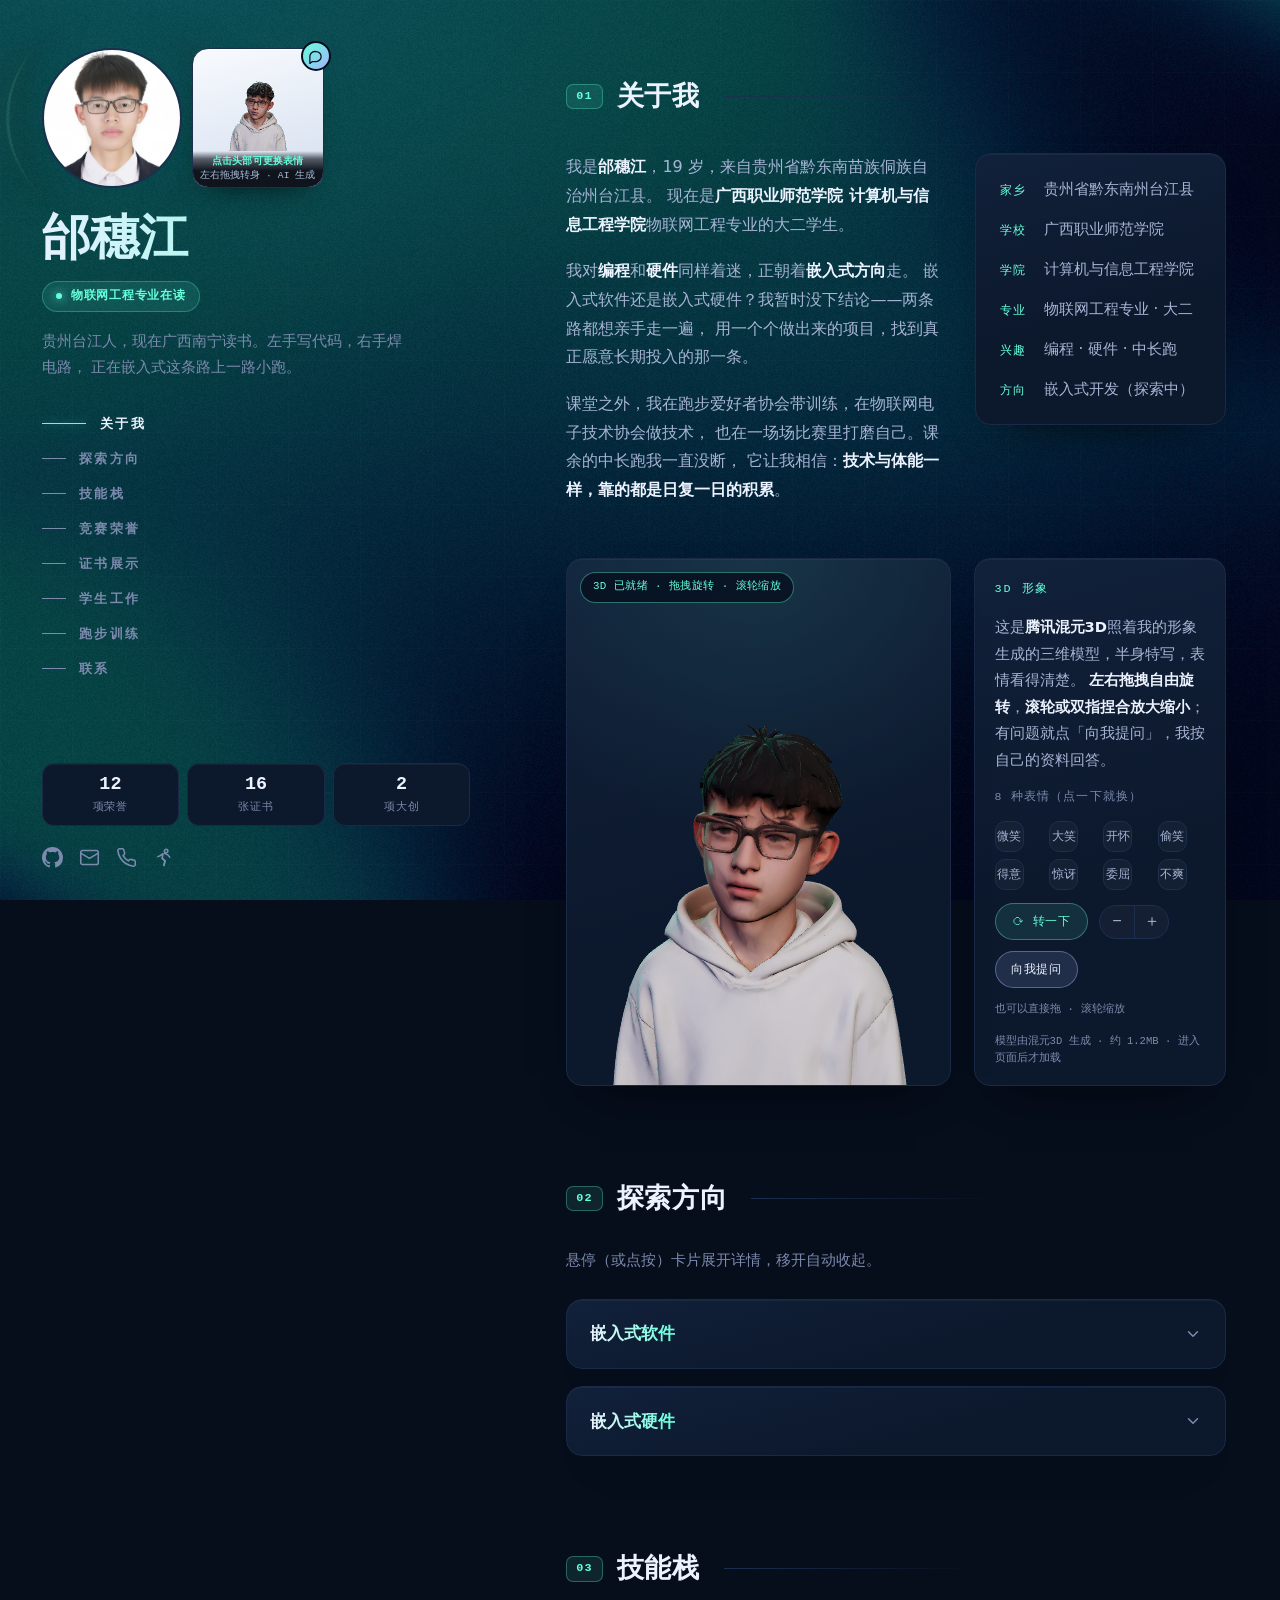
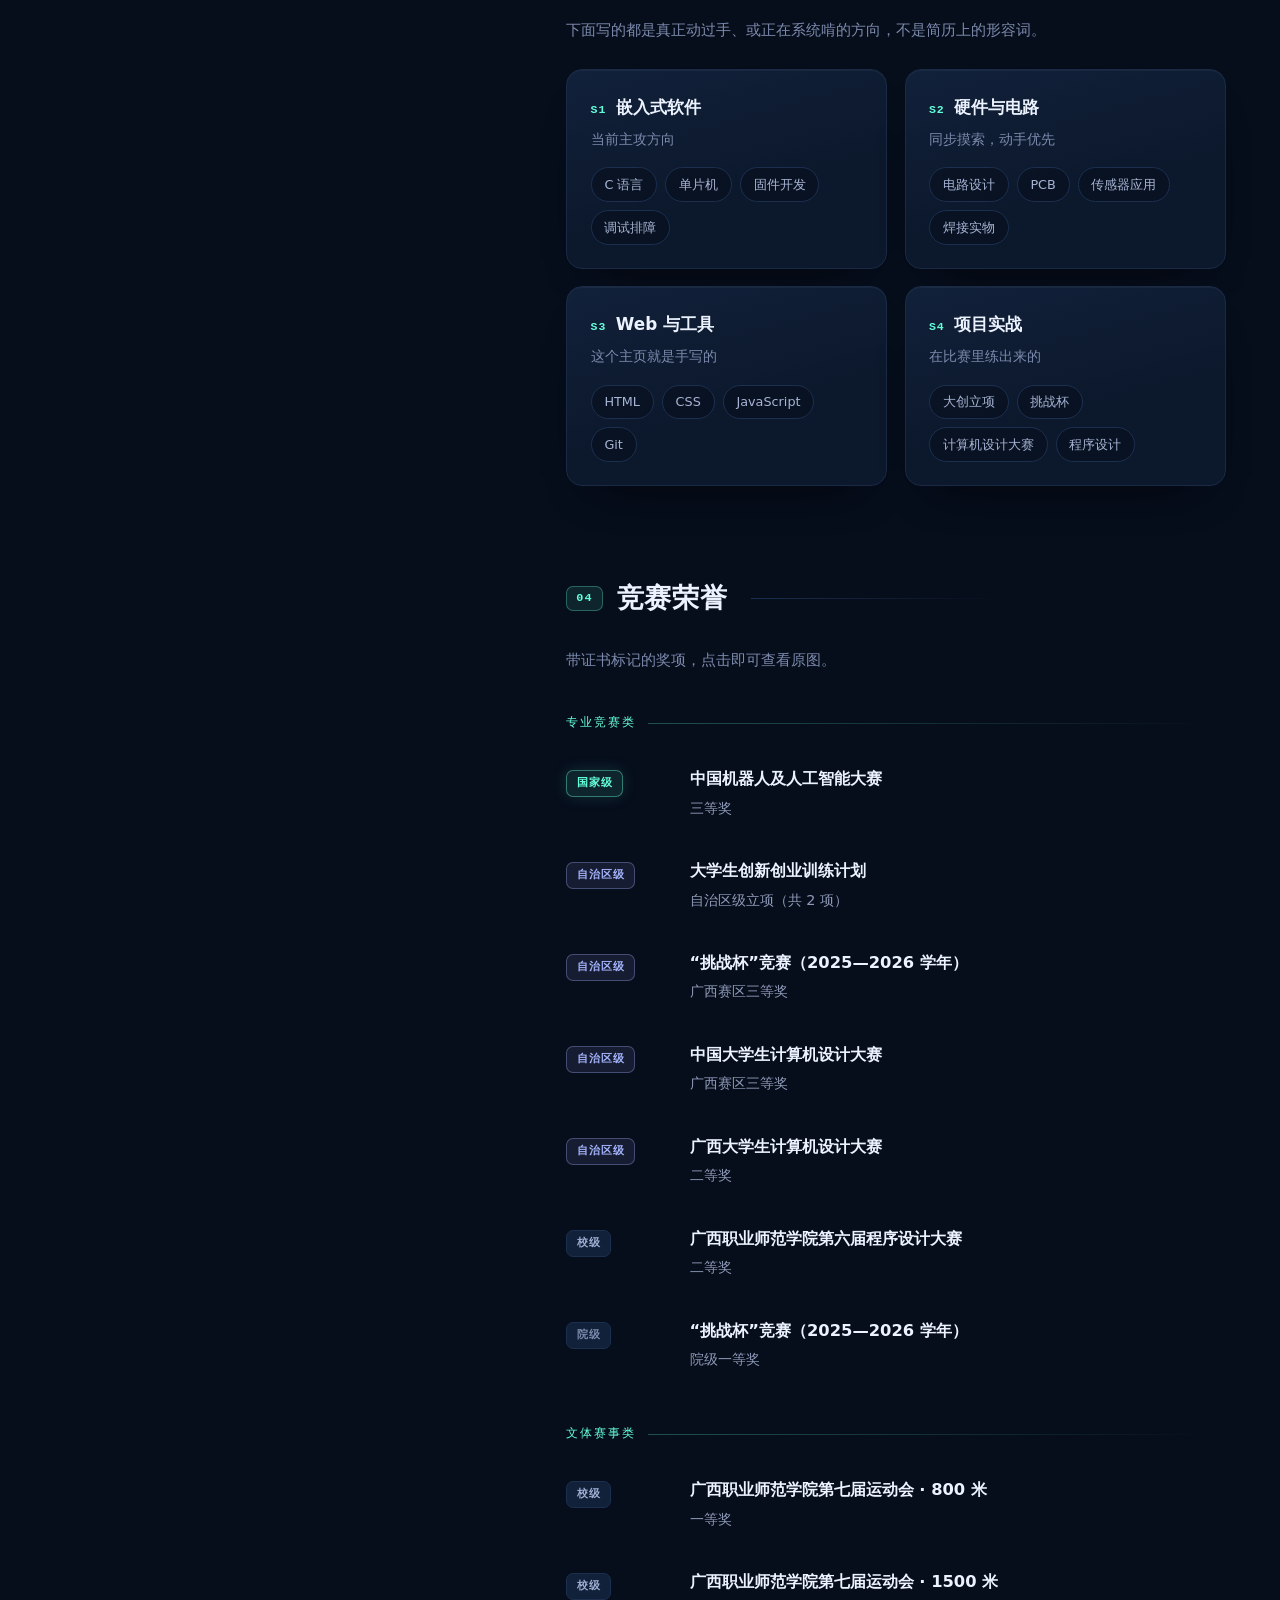
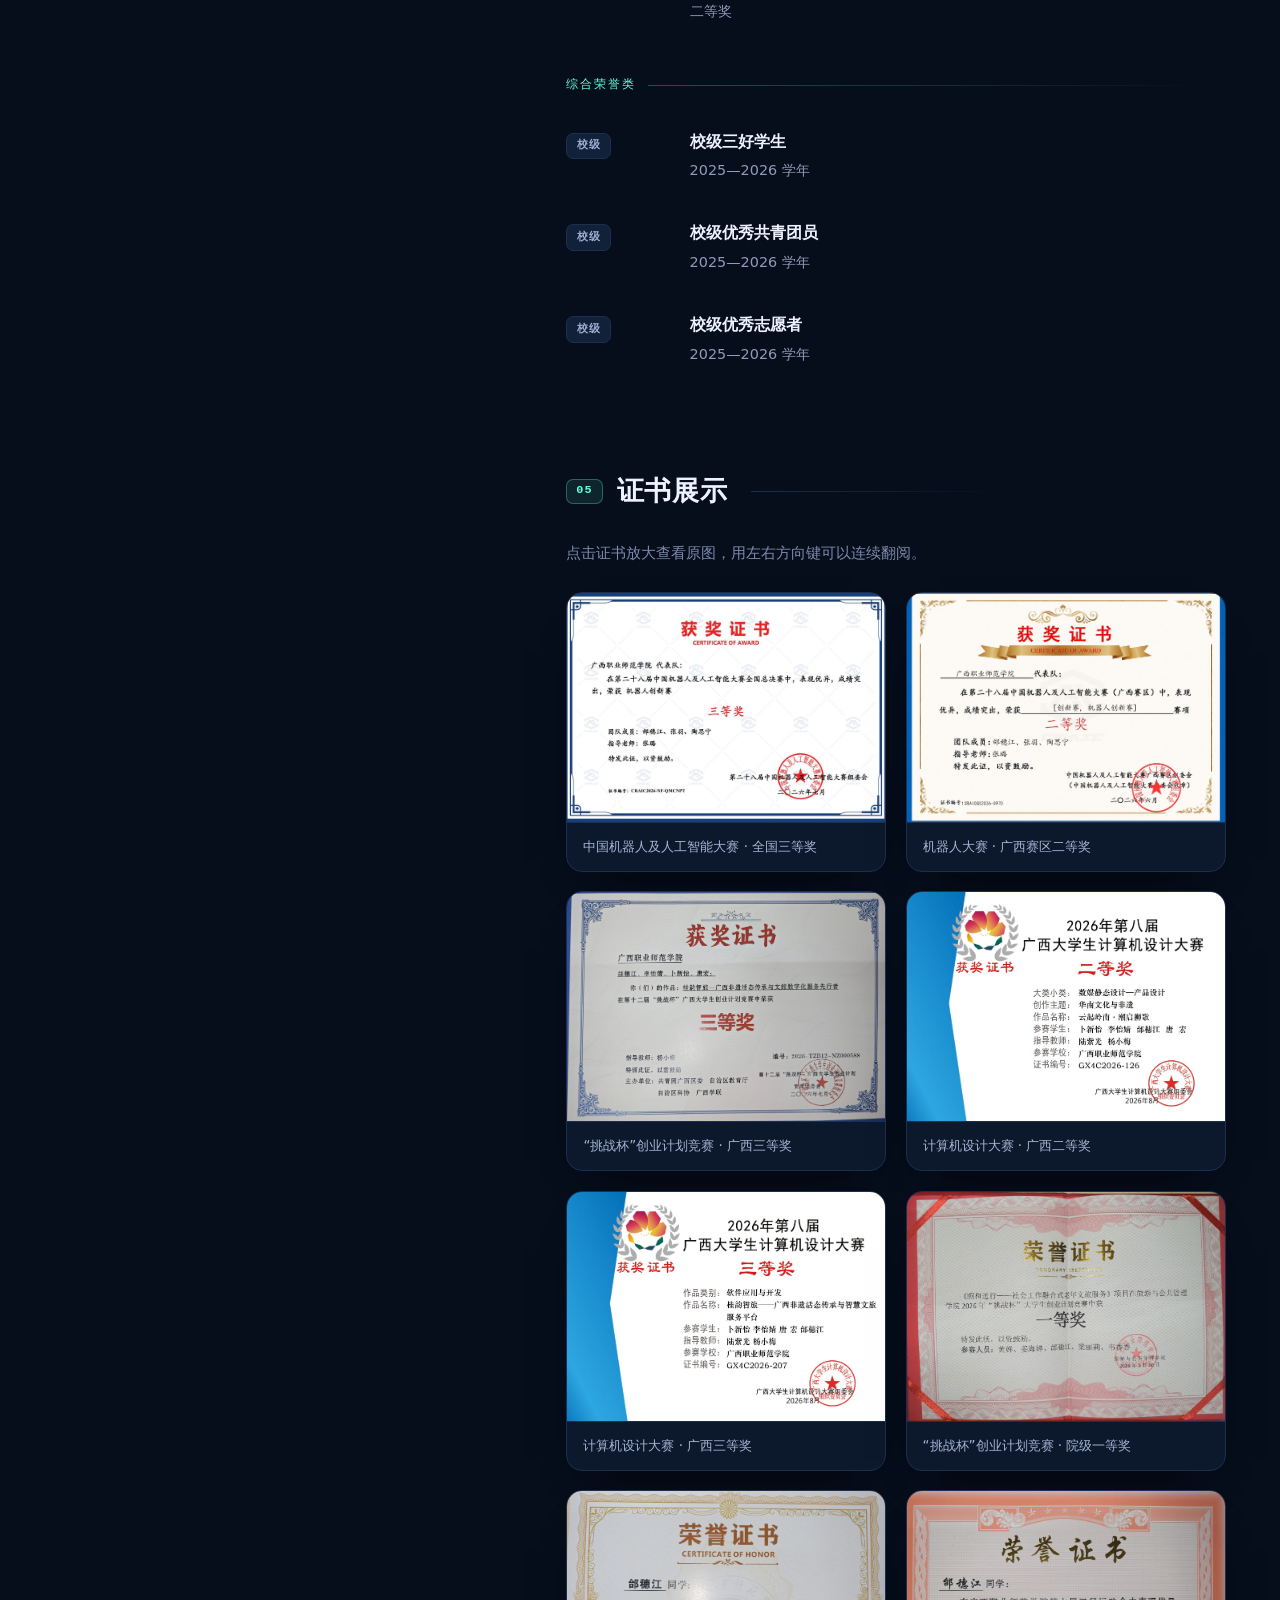
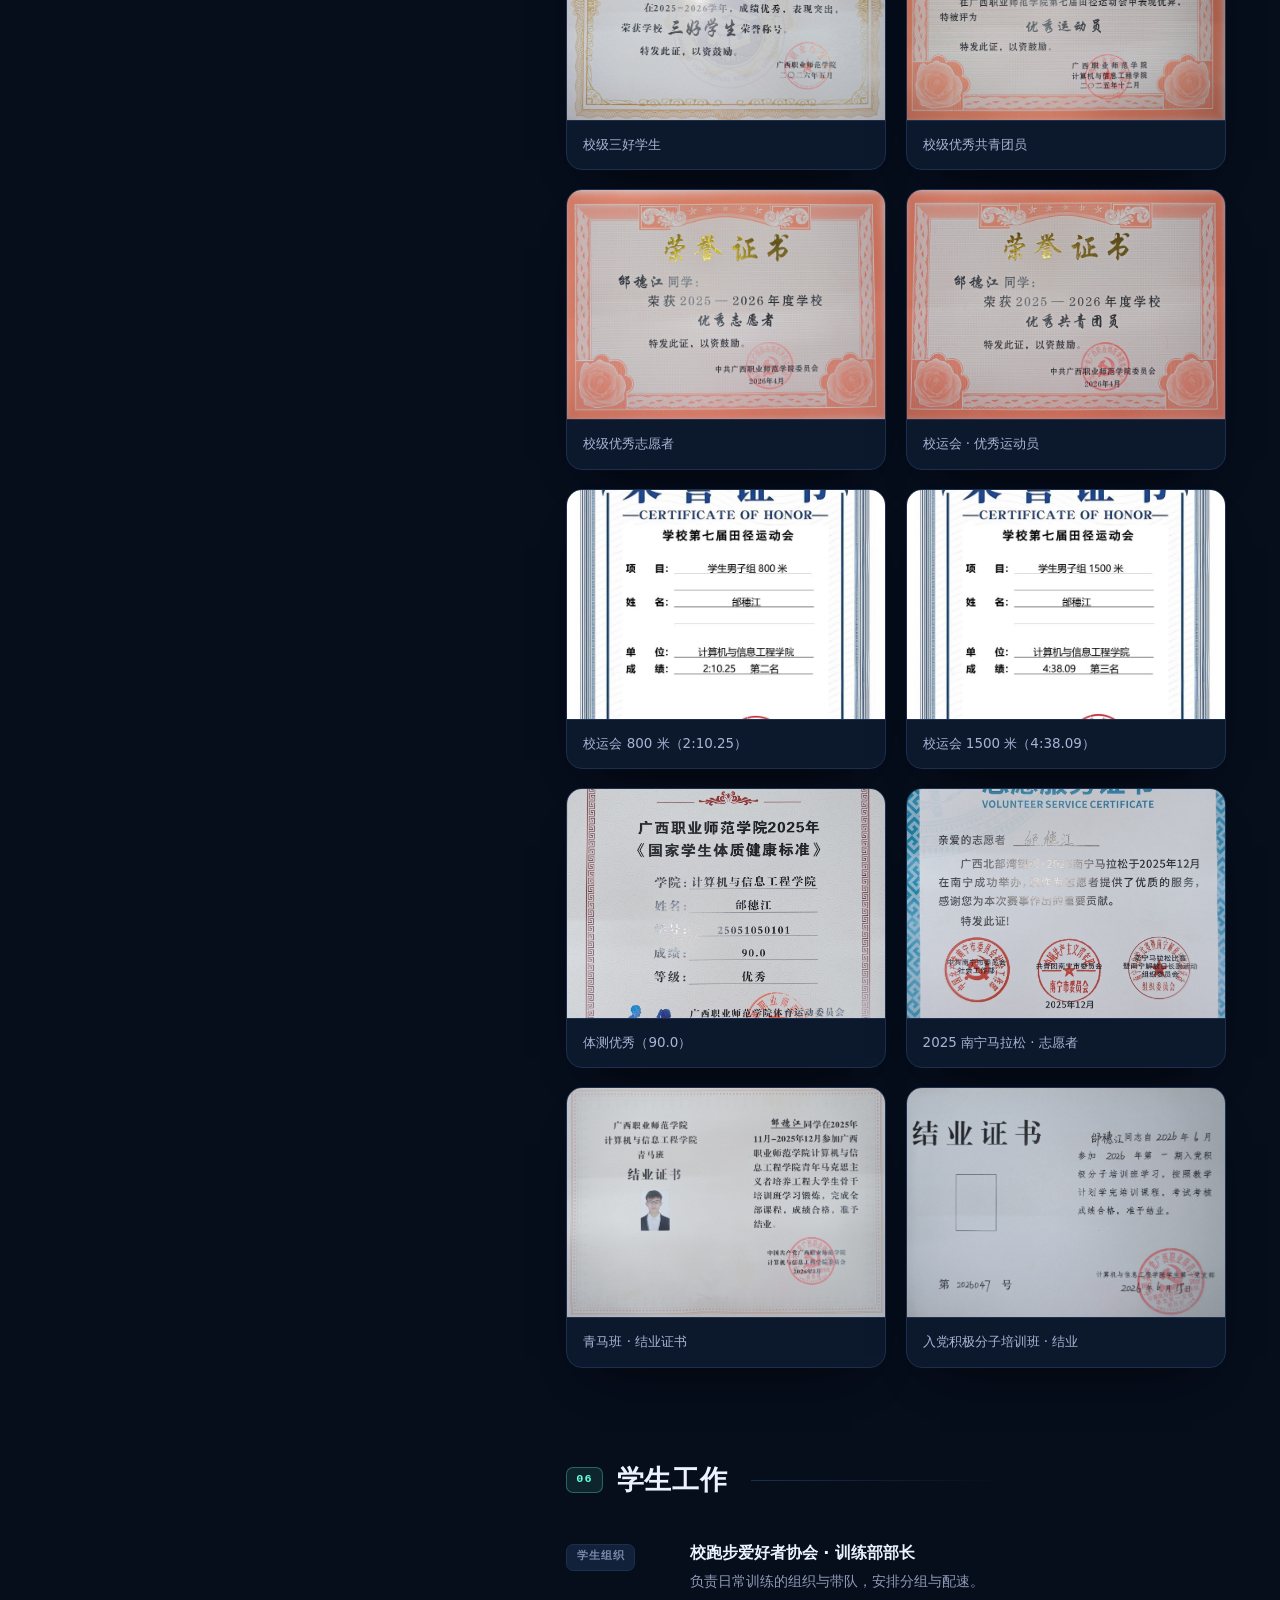
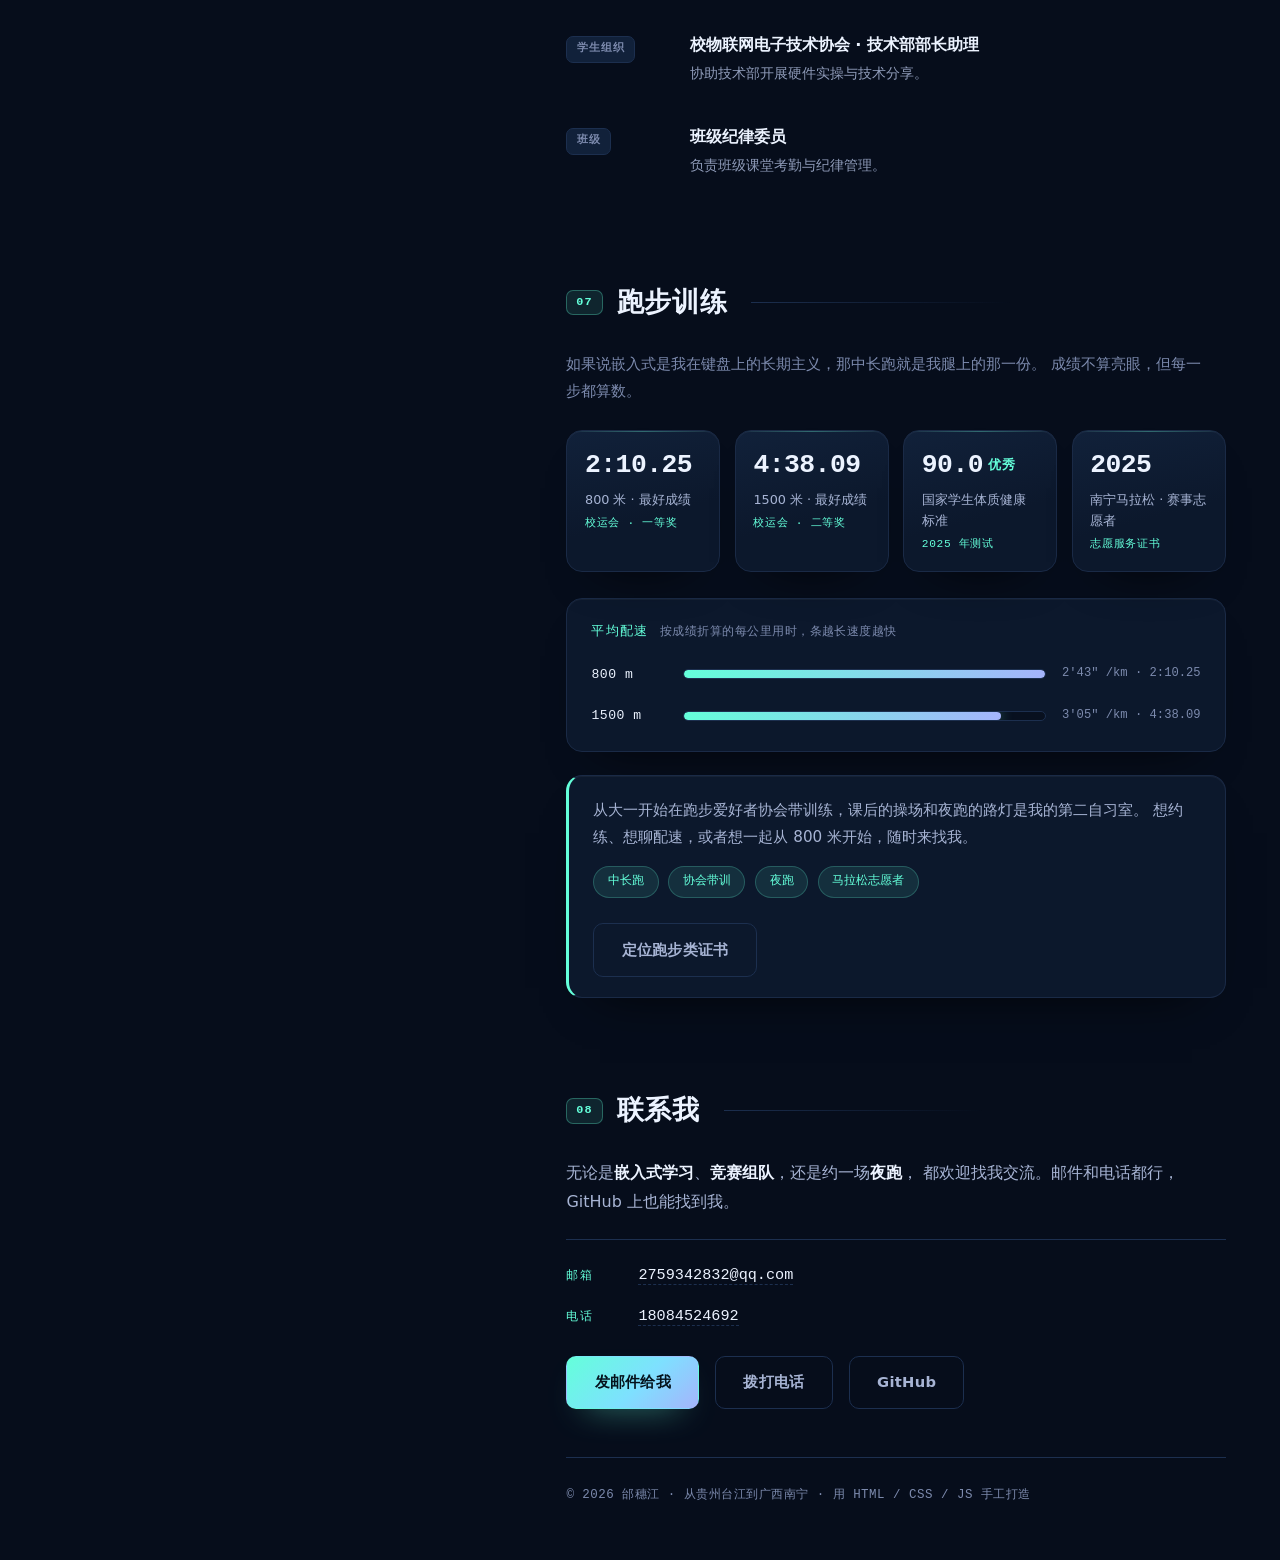
==== commit 0167260c: "接手：恢复 OpenCode 改版最终状态（深色科技风 + viewer3d + 全局人设问答）" ====
--- a/index.html
+++ b/index.html
@@ -4,18 +4,27 @@
   <meta charset="UTF-8">
   <meta name="viewport" content="width=device-width, initial-scale=1.0">
   <title>邰穗江 · 个人主页</title>
-  <meta name="description" content="邰穗江的个人网站——广西职业师范学院物联网专业在读，热爱编程与硬件，正在向嵌入式方向发展。">
+  <meta name="description" content="邰穗江的个人网站——广西职业师范学院物联网工程专业在读，专注嵌入式软硬件，12 项竞赛荣誉、16 张证书，课余练中长跑。">
   <meta property="og:type" content="website">
   <meta property="og:title" content="邰穗江 · 个人主页">
-  <meta property="og:description" content="物联网专业在读，热爱编程与硬件，正在向嵌入式方向发展。12 项竞赛荣誉 · 16 张证书。">
+  <meta property="og:description" content="物联网工程专业在读，专注嵌入式软硬件。12 项竞赛荣誉 · 16 张证书 · 中长跑 800m 2:10 / 1500m 4:38。">
   <meta property="og:url" content="https://suizhen111.github.io/">
   <meta property="og:image" content="https://suizhen111.github.io/images/og-banner.jpg">
   <meta name="twitter:card" content="summary_large_image">
   <meta name="twitter:title" content="邰穗江 · 个人主页">
-  <meta name="twitter:description" content="物联网专业在读，热爱编程与硬件，正在向嵌入式方向发展。">
+  <meta name="twitter:description" content="物联网工程专业在读，专注嵌入式软硬件，正在向嵌入式方向一路小跑。">
   <meta name="twitter:image" content="https://suizhen111.github.io/images/og-banner.jpg">
   <link rel="icon" href="data:image/svg+xml,<svg xmlns='http://www.w3.org/2000/svg' viewBox='0 0 100 100'><text y='.9em' font-size='90'>🔧</text></svg>">
-  <link rel="stylesheet" href="style.css?v=20260928b">
+  <link rel="stylesheet" href="style.css?v=20260929c">
+
+  <!-- three.js 裸模块名映射（3D 数字人用；老浏览器会自动跳过 3D，只显示文字说明） -->
+  <script type="importmap">
+    {
+      "imports": {
+        "three": "./vendor/three/build/three.module.min.js"
+      }
+    }
+  </script>
 </head>
 <body>
 
@@ -27,45 +36,78 @@
     <!-- ============ 左侧固定信息栏 ============ -->
     <aside class="sidebar">
       <div class="side-top">
-        <div class="avatar-box">
-          <canvas class="rings-canvas" aria-hidden="true"></canvas>
-          <img class="side-avatar" src="images/avatar.jpg" alt="邰穗江的照片" width="140" height="140">
+        <div class="avatar-row">
+          <div class="avatar-box">
+            <canvas class="rings-canvas" aria-hidden="true"></canvas>
+            <img class="side-avatar" src="images/avatar.jpg" alt="邰穗江的照片" width="140" height="140">
+          </div>
+
+          <!-- 3D 数字人：左右拖拽转身，点击头部更换表情 -->
+          <figure class="buddy" id="buddy">
+            <div class="buddy-stage" id="buddyStage" role="button" tabindex="0"
+                 aria-label="点击头部可更换表情 左右拖拽转身 · AI 生成，当前为正面">
+              <span class="buddy-fail" id="buddyFail">3D 加载中…</span>
+              <canvas class="buddy-canvas" id="buddyCanvas" aria-hidden="true"></canvas>
+              <span class="buddy-hint"><b>点击头部可更换表情</b> 左右拖拽转身 · AI 生成</span>
+            </div>
+            <button class="buddy-chat" id="buddyChat" type="button"
+                    aria-controls="assistant" aria-expanded="false" aria-label="向数字助手提问">
+              <svg viewBox="0 0 24 24" fill="none" stroke="currentColor" stroke-width="2"
+                   stroke-linecap="round" stroke-linejoin="round" aria-hidden="true">
+                <path d="M21 12a8 8 0 0 1-8 8H7l-4 3V12a8 8 0 0 1 8-8h2a8 8 0 0 1 8 8z"/>
+              </svg>
+            </button>
+          </figure>
         </div>
         <h1 class="side-name">邰穗江</h1>
-        <p class="side-role">物联网专业在读</p>
+        <p class="side-role">物联网工程专业在读</p>
         <p class="side-blurb">
-          来自贵州台江，现就读于广西职业师范学院计算机与信息工程学院。
-          热爱编程与硬件，正在向嵌入式开发一路小跑。
+          贵州台江人，现在广西南宁读书。左手写代码，右手焊电路，
+          正在嵌入式这条路上一路小跑。
         </p>
 
         <nav class="side-nav" id="sideNav" aria-label="页面导航">
           <a href="#about"><span class="dash"></span>关于我</a>
           <a href="#directions"><span class="dash"></span>探索方向</a>
-          <a href="#digital-human"><span class="dash"></span>数字分身</a>
+          <a href="#skills"><span class="dash"></span>技能栈</a>
           <a href="#awards"><span class="dash"></span>竞赛荣誉</a>
+          <a href="#certs"><span class="dash"></span>证书展示</a>
           <a href="#roles"><span class="dash"></span>学生工作</a>
-          <a href="#certs"><span class="dash"></span>证书展示</a>
+          <a href="#running"><span class="dash"></span>跑步训练</a>
           <a href="#contact"><span class="dash"></span>联系</a>
         </nav>
       </div>
 
-      <ul class="side-social">
-        <li>
-          <a href="https://github.com/SuiZhen111" target="_blank" rel="noopener" aria-label="GitHub" title="GitHub">
-            <svg viewBox="0 0 16 16" fill="currentColor" aria-hidden="true"><path d="M8 0C3.58 0 0 3.58 0 8c0 3.54 2.29 6.53 5.47 7.59.4.07.55-.17.55-.38 0-.19-.01-.82-.01-1.49-2.01.37-2.53-.49-2.69-.94-.09-.23-.48-.94-.82-1.13-.28-.15-.68-.52-.01-.53.63-.01 1.08.58 1.23.82.72 1.21 1.87.87 2.33.66.07-.52.28-.87.51-1.07-1.78-.2-3.64-.89-3.64-3.95 0-.87.31-1.59.82-2.15-.08-.2-.36-1.02.08-2.12 0 0 .67-.21 2.2.82.64-.18 1.32-.27 2-.27s1.36.09 2 .27c1.53-1.04 2.2-.82 2.2-.82.44 1.1.16 1.92.08 2.12.51.56.82 1.27.82 2.15 0 3.07-1.87 3.75-3.65 3.95.29.25.54.73.54 1.48 0 1.07-.01 1.93-.01 2.2 0 .21.15.46.55.38A8.01 8.01 0 0 0 16 8c0-4.42-3.58-8-8-8z"/></svg>
-          </a>
-        </li>
-        <li>
-          <a href="mailto:2759342832@qq.com" aria-label="邮箱" title="2759342832@qq.com">
-            <svg viewBox="0 0 24 24" fill="none" stroke="currentColor" stroke-width="1.8" stroke-linecap="round" stroke-linejoin="round" aria-hidden="true"><rect x="2" y="4" width="20" height="16" rx="2"/><path d="m2 7 10 6L22 7"/></svg>
-          </a>
-        </li>
-        <li>
-          <a href="#contact" aria-label="跑步交流" title="约跑交流">
-            <svg viewBox="0 0 24 24" fill="none" stroke="currentColor" stroke-width="1.8" stroke-linecap="round" stroke-linejoin="round" aria-hidden="true"><circle cx="15" cy="4.5" r="2"/><path d="m12.5 21 1.5-5-3.5-3 1-5.5L8 10l-2.5 1"/><path d="M13.5 7.5 17 9l2 2.5"/><path d="m10.5 13 3 2.5-1 5.5"/></svg>
-          </a>
-        </li>
-      </ul>
+      <div class="side-bottom">
+        <div class="side-stats" aria-label="关键数字">
+          <div class="side-stat"><strong>12</strong><span>项荣誉</span></div>
+          <div class="side-stat"><strong>16</strong><span>张证书</span></div>
+          <div class="side-stat"><strong>2</strong><span>项大创</span></div>
+        </div>
+
+        <ul class="side-social">
+          <li>
+            <a href="https://github.com/SuiZhen111" target="_blank" rel="noopener" aria-label="GitHub" title="GitHub">
+              <svg viewBox="0 0 16 16" fill="currentColor" aria-hidden="true"><path d="M8 0C3.58 0 0 3.58 0 8c0 3.54 2.29 6.53 5.47 7.59.4.07.55-.17.55-.38 0-.19-.01-.82-.01-1.49-2.01.37-2.53-.49-2.69-.94-.09-.23-.48-.94-.82-1.13-.28-.15-.68-.52-.01-.53.63-.01 1.08.58 1.23.82.72 1.21 1.87.87 2.33.66.07-.52.28-.87.51-1.07-1.78-.2-3.64-.89-3.64-3.95 0-.87.31-1.59.82-2.15-.08-.2-.36-1.02.08-2.12 0 0 .67-.21 2.2.82.64-.18 1.32-.27 2-.27s1.36.09 2 .27c1.53-1.04 2.2-.82 2.2-.82.44 1.1.16 1.92.08 2.12.51.56.82 1.27.82 2.15 0 3.07-1.87 3.75-3.65 3.95.29.25.54.73.54 1.48 0 1.07-.01 1.93-.01 2.2 0 .21.15.46.55.38A8.01 8.01 0 0 0 16 8c0-4.42-3.58-8-8-8z"/></svg>
+            </a>
+          </li>
+          <li>
+            <a href="mailto:2759342832@qq.com" aria-label="邮箱" title="2759342832@qq.com">
+              <svg viewBox="0 0 24 24" fill="none" stroke="currentColor" stroke-width="1.8" stroke-linecap="round" stroke-linejoin="round" aria-hidden="true"><rect x="2" y="4" width="20" height="16" rx="2"/><path d="m2 7 10 6L22 7"/></svg>
+            </a>
+          </li>
+          <li>
+            <a href="tel:18084524692" aria-label="联系电话" title="18084524692">
+              <svg viewBox="0 0 24 24" fill="none" stroke="currentColor" stroke-width="1.8" stroke-linecap="round" stroke-linejoin="round" aria-hidden="true"><path d="M22 16.92v3a2 2 0 0 1-2.18 2 19.79 19.79 0 0 1-8.63-3.07 19.5 19.5 0 0 1-6-6A19.79 19.79 0 0 1 2.12 4.18 2 2 0 0 1 4.11 2h3a2 2 0 0 1 2 1.72c.13.96.36 1.9.7 2.81a2 2 0 0 1-.45 2.11L8.09 9.91a16 16 0 0 0 6 6l1.27-1.27a2 2 0 0 1 2.11-.45c.9.34 1.85.57 2.81.7A2 2 0 0 1 22 16.92z"/></svg>
+            </a>
+          </li>
+          <li>
+            <a href="#running" aria-label="跑步交流" title="约跑交流">
+              <svg viewBox="0 0 24 24" fill="none" stroke="currentColor" stroke-width="1.8" stroke-linecap="round" stroke-linejoin="round" aria-hidden="true"><circle cx="15" cy="4.5" r="2"/><path d="m12.5 21 1.5-5-3.5-3 1-5.5L8 10l-2.5 1"/><path d="M13.5 7.5 17 9l2 2.5"/><path d="m10.5 13 3 2.5-1 5.5"/></svg>
+            </a>
+          </li>
+        </ul>
+      </div>
     </aside>
 
     <!-- ============ 右侧滚动内容 ============ -->
@@ -81,17 +123,18 @@
         <div class="about-grid">
           <div class="prose reveal">
             <p>
-              我是<strong>邰穗江</strong>，19 岁，来自贵州省黔东南州台江县，
-              目前是<strong>广西职业师范学院 计算机与信息工程学院</strong>物联网专业的大二学生。
+              我是<strong>邰穗江</strong>，19 岁，来自贵州省黔东南苗族侗族自治州台江县。
+              现在是<strong>广西职业师范学院 计算机与信息工程学院</strong>物联网工程专业的大二学生。
             </p>
             <p>
-              我对<strong>编程</strong>和<strong>硬件</strong>都充满兴趣，正在向<strong>嵌入式方向</strong>发展。
-              嵌入式软件还是嵌入式硬件？说实话我还没想好——所以我打算两条路都去试一试，
-              在动手做项目的过程中，找到自己真正热爱的那条。
+              我对<strong>编程</strong>和<strong>硬件</strong>同样着迷，正朝着<strong>嵌入式方向</strong>走。
+              嵌入式软件还是嵌入式硬件？我暂时没下结论——两条路都想亲手走一遍，
+              用一个个做出来的项目，找到真正愿意长期投入的那一条。
             </p>
             <p>
               课堂之外，我在跑步爱好者协会带训练，在物联网电子技术协会做技术，
-              也在一次次竞赛里打磨自己。课余坚持跑步，也让我相信：技术和成长一样，靠的是日复一日的积累。
+              也在一场场比赛里打磨自己。课余的中长跑我一直没断，
+              它让我相信：<strong>技术与体能一样，靠的都是日复一日的积累</strong>。
             </p>
           </div>
 
@@ -100,11 +143,55 @@
               <div><dt>家乡</dt><dd>贵州省黔东南州台江县</dd></div>
               <div><dt>学校</dt><dd>广西职业师范学院</dd></div>
               <div><dt>学院</dt><dd>计算机与信息工程学院</dd></div>
-              <div><dt>专业</dt><dd>物联网专业 · 大二</dd></div>
+              <div><dt>专业</dt><dd>物联网工程专业 · 大二</dd></div>
               <div><dt>兴趣</dt><dd>编程 · 硬件 · 中长跑</dd></div>
               <div><dt>方向</dt><dd>嵌入式开发（探索中）</dd></div>
             </dl>
           </aside>
+        </div>
+
+        <!-- 3D 数字人 · 正文大展示（半身特写，可旋转 / 缩放 / 换表情 / 提问） -->
+        <div class="hero3d reveal" id="hero3d">
+          <div class="h3d-stage" id="h3dStage" role="img"
+               aria-label="邰穗江的 3D 数字人，左右拖拽可以自由旋转查看">
+            <canvas class="h3d-canvas" id="h3dCanvas" aria-hidden="true"></canvas>
+            <div class="h3d-bubble" id="h3dBubble" aria-hidden="true"></div>
+          </div>
+          <span class="h3d-status" id="h3dStatus" aria-live="polite"></span>
+
+          <div class="h3d-side">
+            <p class="h3d-kicker">3D 形象</p>
+            <p class="h3d-text">
+              这是<strong>腾讯混元3D</strong>照着我的形象生成的三维模型，半身特写，表情看得清楚。
+              <strong>左右拖拽自由旋转</strong>，<strong>滚轮或双指捏合放大缩小</strong>；
+              有问题就点「向我提问」，我按自己的资料回答。
+            </p>
+
+            <p class="h3d-sub">8 种表情（点一下就换）</p>
+            <ul class="h3d-moods" id="h3dMoods">
+              <li><button class="h3d-thumb" type="button" data-mood="0" aria-pressed="false">微笑</button></li>
+              <li><button class="h3d-thumb" type="button" data-mood="1" aria-pressed="false">大笑</button></li>
+              <li><button class="h3d-thumb" type="button" data-mood="2" aria-pressed="false">开怀</button></li>
+              <li><button class="h3d-thumb" type="button" data-mood="3" aria-pressed="false">偷笑</button></li>
+              <li><button class="h3d-thumb" type="button" data-mood="4" aria-pressed="false">得意</button></li>
+              <li><button class="h3d-thumb" type="button" data-mood="5" aria-pressed="false">惊讶</button></li>
+              <li><button class="h3d-thumb" type="button" data-mood="6" aria-pressed="false">委屈</button></li>
+              <li><button class="h3d-thumb" type="button" data-mood="7" aria-pressed="false">不爽</button></li>
+            </ul>
+
+            <div class="h3d-acts">
+              <button class="h3d-rot" id="h3dRot" type="button">⟳ 转一下</button>
+              <span class="h3d-zoom" role="group" aria-label="缩放模型">
+                <button id="h3dZoomOut" type="button" aria-label="缩小模型">−</button>
+                <button id="h3dZoomIn" type="button" aria-label="放大模型">＋</button>
+              </span>
+              <button class="h3d-ask" id="h3dAsk" type="button"
+                      aria-controls="assistant" aria-expanded="false">向我提问</button>
+              <span class="h3d-tip">也可以直接拖 · 滚轮缩放</span>
+            </div>
+
+            <p class="h3d-note" id="h3dNote">模型由混元3D 生成 · 约 1.2MB · 进入页面后才加载</p>
+          </div>
         </div>
       </section>
 
@@ -115,83 +202,92 @@
           <h2>探索方向</h2>
           <span class="sec-line"></span>
         </header>
-        <p class="sec-sub reveal">鼠标悬停卡片即可展开详情，移开后自动收起。</p>
-
-        <div class="dir-entry reveal" tabindex="0" aria-expanded="false">
+        <p class="sec-sub reveal">悬停（或点按）卡片展开详情，移开自动收起。</p>
+
+        <div class="dir-entry reveal" tabindex="0" role="button" aria-expanded="false">
           <div class="dir-head">
             <h3>嵌入式软件</h3>
             <svg class="dir-arrow" viewBox="0 0 24 24" fill="none" stroke="currentColor" stroke-width="2" stroke-linecap="round" stroke-linejoin="round" aria-hidden="true"><path d="m6 9 6 6 6-6"/></svg>
           </div>
           <div class="dir-panel">
             <div class="dir-panel-inner">
-              <p class="desc">让代码跑在每一块板子上——从点亮第一颗 LED 开始，一步步深入单片机与底层的世界。</p>
+              <p class="desc">让代码真正跑在板子上——从点亮第一颗 LED 起步，一路摸到单片机、寄存器与底层的世界。</p>
               <ul class="pills">
-                <li>C 语言</li><li>单片机</li><li>固件开发</li>
+                <li>C 语言</li><li>单片机</li><li>固件开发</li><li>调试排障</li>
               </ul>
             </div>
           </div>
         </div>
 
-        <div class="dir-entry reveal" tabindex="0" aria-expanded="false">
+        <div class="dir-entry reveal" tabindex="0" role="button" aria-expanded="false">
           <div class="dir-head">
             <h3>嵌入式硬件</h3>
             <svg class="dir-arrow" viewBox="0 0 24 24" fill="none" stroke="currentColor" stroke-width="2" stroke-linecap="round" stroke-linejoin="round" aria-hidden="true"><path d="m6 9 6 6 6-6"/></svg>
           </div>
           <div class="dir-panel">
             <div class="dir-panel-inner">
-              <p class="desc">从原理图到实物，亲手把想法焊成电路。传感器、电路板，都是我感兴趣的玩具。</p>
+              <p class="desc">从原理图到实物，亲手把想法焊成电路。传感器和电路板，是我眼里最好玩的一堆积木。</p>
               <ul class="pills">
-                <li>电路设计</li><li>PCB</li><li>传感器</li>
+                <li>电路设计</li><li>PCB</li><li>传感器</li><li>焊接实物</li>
               </ul>
             </div>
           </div>
         </div>
       </section>
 
-      <!-- 03 数字分身 -->
-      <section id="digital-human" class="sec">
+      <!-- 03 技能栈 -->
+      <section id="skills" class="sec">
         <header class="sec-head reveal">
           <span class="sec-num">03</span>
-          <h2>数字分身</h2>
+          <h2>技能栈</h2>
           <span class="sec-line"></span>
         </header>
-        <p class="sec-sub reveal">这是我的 3D 数字分身：拖动可以旋转，滚轮/双指可以缩放；旁边的气泡可以向"TA"提问，自动回答。</p>
-
-        <div class="dh-grid">
-          <div class="dh-stage reveal">
-            <model-viewer
-              id="dhModel"
-              src="models/digital-human.glb"
-              alt="邰穗江的 3D 数字分身"
-              camera-controls
-              auto-rotate
-              auto-rotate-delay="2000"
-              rotation-per-second="18deg"
-              interaction-prompt="auto"
-              shadow-intensity="1.1"
-              shadow-softness="0.8"
-              exposure="1.0"
-              touch-action="pan-y"
-              loading="lazy">
-            </model-viewer>
-            <p class="dh-hint">🖱️ 拖动旋转 · 滚轮缩放 · 手机双指操作</p>
-          </div>
-
-          <div class="dh-chat reveal">
-            <div class="dh-msgs" id="dhMsgs" aria-live="polite">
-              <div class="dh-msg dh-msg-bot">你好！我是邰穗江的<b>数字分身</b> 🤖<br>关于我的情况可以尽管问我～</div>
-            </div>
-            <div class="dh-chips" id="dhChips">
-              <button type="button" data-q="你是谁？">你是谁？</button>
-              <button type="button" data-q="你拿过什么奖？">你拿过什么奖？</button>
-              <button type="button" data-q="在做什么项目？">在做什么项目？</button>
-              <button type="button" data-q="怎么联系你？">怎么联系你？</button>
-            </div>
-            <form class="dh-input" id="dhForm" autocomplete="off">
-              <input id="dhInput" type="text" maxlength="60" placeholder="输入问题，向数字分身提问…" aria-label="输入问题">
-              <button type="submit" aria-label="发送">发送</button>
-            </form>
-          </div>
+        <p class="sec-sub reveal">下面写的都是真正动过手、或正在系统啃的方向，不是简历上的形容词。</p>
+
+        <div class="skill-grid">
+          <article class="skill-card reveal">
+            <div class="skill-head">
+              <span class="skill-idx">S1</span>
+              <h3>嵌入式软件</h3>
+            </div>
+            <p class="skill-note">当前主攻方向</p>
+            <ul class="chips">
+              <li>C 语言</li><li>单片机</li><li>固件开发</li><li>调试排障</li>
+            </ul>
+          </article>
+
+          <article class="skill-card reveal">
+            <div class="skill-head">
+              <span class="skill-idx">S2</span>
+              <h3>硬件与电路</h3>
+            </div>
+            <p class="skill-note">同步摸索，动手优先</p>
+            <ul class="chips">
+              <li>电路设计</li><li>PCB</li><li>传感器应用</li><li>焊接实物</li>
+            </ul>
+          </article>
+
+          <article class="skill-card reveal">
+            <div class="skill-head">
+              <span class="skill-idx">S3</span>
+              <h3>Web 与工具</h3>
+            </div>
+            <p class="skill-note">这个主页就是手写的</p>
+            <ul class="chips">
+              <li>HTML</li><li>CSS</li><li>JavaScript</li><li>Git</li>
+            </ul>
+          </article>
+
+          <article class="skill-card reveal">
+            <div class="skill-head">
+              <span class="skill-idx">S4</span>
+              <h3>项目实战</h3>
+            </div>
+            <p class="skill-note">在比赛里练出来的</p>
+            <ul class="chips">
+              <li>大创立项</li><li>挑战杯</li><li>计算机设计大赛</li><li>程序设计</li>
+            </ul>
+          </article>
         </div>
       </section>
 
@@ -202,55 +298,56 @@
           <h2>竞赛荣誉</h2>
           <span class="sec-line"></span>
         </header>
+        <p class="sec-sub reveal">带证书标记的奖项，点击即可查看原图。</p>
 
         <p class="group-label">专业竞赛类</p>
         <ul class="entries">
           <li class="entry reveal has-cert" data-cert="cert-03.jpg">
-            <p class="entry-meta">国家级</p>
+            <p class="entry-meta lv-1">国家级</p>
             <div class="entry-body">
               <h3>中国机器人及人工智能大赛</h3>
               <p class="desc">三等奖</p>
             </div>
           </li>
           <li class="entry reveal">
-            <p class="entry-meta">自治区级</p>
+            <p class="entry-meta lv-2">自治区级</p>
             <div class="entry-body">
               <h3>大学生创新创业训练计划</h3>
               <p class="desc">自治区级立项（共 2 项）</p>
             </div>
           </li>
           <li class="entry reveal has-cert" data-cert="cert-02.jpg">
-            <p class="entry-meta">自治区级</p>
-            <div class="entry-body">
-              <h3>"挑战杯"竞赛（2025—2026 学年）</h3>
+            <p class="entry-meta lv-2">自治区级</p>
+            <div class="entry-body">
+              <h3>“挑战杯”竞赛（2025—2026 学年）</h3>
               <p class="desc">广西赛区三等奖</p>
             </div>
           </li>
           <li class="entry reveal has-cert" data-cert="cert-05.jpg">
-            <p class="entry-meta">自治区级</p>
+            <p class="entry-meta lv-2">自治区级</p>
             <div class="entry-body">
               <h3>中国大学生计算机设计大赛</h3>
               <p class="desc">广西赛区三等奖</p>
             </div>
           </li>
           <li class="entry reveal has-cert" data-cert="cert-01.jpg">
-            <p class="entry-meta">自治区级</p>
+            <p class="entry-meta lv-2">自治区级</p>
             <div class="entry-body">
               <h3>广西大学生计算机设计大赛</h3>
               <p class="desc">二等奖</p>
             </div>
           </li>
           <li class="entry reveal">
-            <p class="entry-meta">校级</p>
+            <p class="entry-meta lv-3">校级</p>
             <div class="entry-body">
               <h3>广西职业师范学院第六届程序设计大赛</h3>
               <p class="desc">二等奖</p>
             </div>
           </li>
           <li class="entry reveal has-cert" data-cert="cert-14.jpg">
-            <p class="entry-meta">院级</p>
-            <div class="entry-body">
-              <h3>"挑战杯"竞赛（2025—2026 学年）</h3>
+            <p class="entry-meta lv-4">院级</p>
+            <div class="entry-body">
+              <h3>“挑战杯”竞赛（2025—2026 学年）</h3>
               <p class="desc">院级一等奖</p>
             </div>
           </li>
@@ -259,14 +356,14 @@
         <p class="group-label">文体赛事类</p>
         <ul class="entries">
           <li class="entry reveal has-cert" data-cert="cert-11.jpg">
-            <p class="entry-meta">校级</p>
+            <p class="entry-meta lv-3">校级</p>
             <div class="entry-body">
               <h3>广西职业师范学院第七届运动会 · 800 米</h3>
               <p class="desc">一等奖</p>
             </div>
           </li>
           <li class="entry reveal has-cert" data-cert="cert-08.jpg">
-            <p class="entry-meta">校级</p>
+            <p class="entry-meta lv-3">校级</p>
             <div class="entry-body">
               <h3>广西职业师范学院第七届运动会 · 1500 米</h3>
               <p class="desc">二等奖</p>
@@ -277,21 +374,21 @@
         <p class="group-label">综合荣誉类</p>
         <ul class="entries">
           <li class="entry reveal has-cert" data-cert="cert-06.jpg">
-            <p class="entry-meta">校级</p>
+            <p class="entry-meta lv-3">校级</p>
             <div class="entry-body">
               <h3>校级三好学生</h3>
               <p class="desc">2025—2026 学年</p>
             </div>
           </li>
           <li class="entry reveal has-cert" data-cert="cert-13.png">
-            <p class="entry-meta">校级</p>
+            <p class="entry-meta lv-3">校级</p>
             <div class="entry-body">
               <h3>校级优秀共青团员</h3>
               <p class="desc">2025—2026 学年</p>
             </div>
           </li>
           <li class="entry reveal has-cert" data-cert="cert-04.jpg">
-            <p class="entry-meta">校级</p>
+            <p class="entry-meta lv-3">校级</p>
             <div class="entry-body">
               <h3>校级优秀志愿者</h3>
               <p class="desc">2025—2026 学年</p>
@@ -300,10 +397,119 @@
         </ul>
       </section>
 
-      <!-- 05 学生工作 -->
+      <!-- 05 证书展示 -->
+      <section id="certs" class="sec">
+        <header class="sec-head reveal">
+          <span class="sec-num">05</span>
+          <h2>证书展示</h2>
+          <span class="sec-line"></span>
+        </header>
+        <p class="sec-sub reveal">点击证书放大查看原图，用左右方向键可以连续翻阅。</p>
+
+        <ul class="cert-grid">
+          <li class="reveal">
+            <button class="cert-card" type="button" data-cap="第二十八届中国机器人及人工智能大赛 · 全国总决赛 机器人创新赛 三等奖">
+              <img src="images/certs/cert-03.jpg" alt="中国机器人及人工智能大赛全国总决赛三等奖证书" loading="lazy">
+              <span class="cert-name">中国机器人及人工智能大赛 · 全国三等奖</span>
+            </button>
+          </li>
+          <li class="reveal">
+            <button class="cert-card" type="button" data-cap="第二十八届中国机器人及人工智能大赛（广西赛区）· 机器人创新赛 二等奖">
+              <img src="images/certs/cert-13.png" alt="中国机器人及人工智能大赛广西赛区二等奖证书" loading="lazy">
+              <span class="cert-name">机器人大赛 · 广西赛区二等奖</span>
+            </button>
+          </li>
+          <li class="reveal">
+            <button class="cert-card" type="button" data-cap="第十二届“挑战杯”广西大学生创业计划竞赛 · 三等奖《桂韵智旅——广西非遗活态传承与文旅数字化服务先行者》">
+              <img src="images/certs/cert-02.jpg" alt="挑战杯广西大学生创业计划竞赛三等奖证书" loading="lazy">
+              <span class="cert-name">“挑战杯”创业计划竞赛 · 广西三等奖</span>
+            </button>
+          </li>
+          <li class="reveal">
+            <button class="cert-card" type="button" data-cap="2026 年第八届广西大学生计算机设计大赛 · 二等奖《云起岭南·潮启狮歌》">
+              <img src="images/certs/cert-01.jpg" alt="广西大学生计算机设计大赛二等奖证书" loading="lazy">
+              <span class="cert-name">计算机设计大赛 · 广西二等奖</span>
+            </button>
+          </li>
+          <li class="reveal">
+            <button class="cert-card" type="button" data-cap="2026 年第八届广西大学生计算机设计大赛 · 三等奖《桂韵智旅——广西非遗活态传承与智慧文旅服务平台》">
+              <img src="images/certs/cert-05.jpg" alt="广西大学生计算机设计大赛三等奖证书" loading="lazy">
+              <span class="cert-name">计算机设计大赛 · 广西三等奖</span>
+            </button>
+          </li>
+          <li class="reveal">
+            <button class="cert-card" type="button" data-cap="旅游与公共管理学院 2026 年“挑战杯”大学生创业计划竞赛 · 一等奖《颐和远行——社会工作融合式老年文旅服务》">
+              <img src="images/certs/cert-14.jpg" alt="院级挑战杯大学生创业计划竞赛一等奖证书" loading="lazy">
+              <span class="cert-name">“挑战杯”创业计划竞赛 · 院级一等奖</span>
+            </button>
+          </li>
+          <li class="reveal">
+            <button class="cert-card" type="button" data-cap="2025—2026 学年 · 校级三好学生">
+              <img src="images/certs/cert-06.jpg" alt="校级三好学生荣誉证书" loading="lazy">
+              <span class="cert-name">校级三好学生</span>
+            </button>
+          </li>
+          <li class="reveal">
+            <button class="cert-card" type="button" data-cap="2025—2026 年度学校 · 优秀共青团员">
+              <img src="images/certs/cert-12.jpg" alt="校级优秀共青团员荣誉证书" loading="lazy">
+              <span class="cert-name">校级优秀共青团员</span>
+            </button>
+          </li>
+          <li class="reveal">
+            <button class="cert-card" type="button" data-cap="2025—2026 年度学校 · 优秀志愿者">
+              <img src="images/certs/cert-04.jpg" alt="校级优秀志愿者荣誉证书" loading="lazy">
+              <span class="cert-name">校级优秀志愿者</span>
+            </button>
+          </li>
+          <li class="reveal" id="cert-running">
+            <button class="cert-card" type="button" data-cap="学校第七届田径运动会 · 优秀运动员">
+              <img src="images/certs/cert-15.jpg" alt="校运会优秀运动员荣誉证书" loading="lazy">
+              <span class="cert-name">校运会 · 优秀运动员</span>
+            </button>
+          </li>
+          <li class="reveal">
+            <button class="cert-card" type="button" data-cap="学校第七届田径运动会 · 学生男子组 800 米（2:10.25 · 第二名）">
+              <img src="images/certs/cert-11.jpg" alt="校运会800米荣誉证书" loading="lazy">
+              <span class="cert-name">校运会 800 米（2:10.25）</span>
+            </button>
+          </li>
+          <li class="reveal">
+            <button class="cert-card" type="button" data-cap="学校第七届田径运动会 · 学生男子组 1500 米（4:38.09 · 第三名）">
+              <img src="images/certs/cert-08.jpg" alt="校运会1500米荣誉证书" loading="lazy">
+              <span class="cert-name">校运会 1500 米（4:38.09）</span>
+            </button>
+          </li>
+          <li class="reveal">
+            <button class="cert-card" type="button" data-cap="2025 年《国家学生体质健康标准》测试 · 成绩 90.0 · 优秀">
+              <img src="images/certs/cert-07.jpg" alt="国家学生体质健康标准优秀证书" loading="lazy">
+              <span class="cert-name">体测优秀（90.0）</span>
+            </button>
+          </li>
+          <li class="reveal">
+            <button class="cert-card" type="button" data-cap="广西北部湾银行 · 2025 南宁马拉松 · 志愿服务证书">
+              <img src="images/certs/cert-09.jpg" alt="2025南宁马拉松志愿服务证书" loading="lazy">
+              <span class="cert-name">2025 南宁马拉松 · 志愿者</span>
+            </button>
+          </li>
+          <li class="reveal">
+            <button class="cert-card" type="button" data-cap="计算机与信息工程学院青年马克思主义者培养工程大学生骨干培训班 · 结业证书">
+              <img src="images/certs/cert-10.jpg" alt="青马班结业证书" loading="lazy">
+              <span class="cert-name">青马班 · 结业证书</span>
+            </button>
+          </li>
+          <li class="reveal">
+            <button class="cert-card" type="button" data-cap="2026 年第一期入党积极分子培训班 · 结业证书">
+              <img src="images/certs/cert-16.jpg" alt="入党积极分子培训班结业证书" loading="lazy">
+              <span class="cert-name">入党积极分子培训班 · 结业</span>
+            </button>
+          </li>
+        </ul>
+      </section>
+
+      <!-- 06 学生工作 -->
       <section id="roles" class="sec">
         <header class="sec-head reveal">
-          <span class="sec-num">05</span>
+          <span class="sec-num">06</span>
           <h2>学生工作</h2>
           <span class="sec-line"></span>
         </header>
@@ -312,147 +518,117 @@
             <p class="entry-meta">学生组织</p>
             <div class="entry-body">
               <h3>校跑步爱好者协会 · 训练部部长</h3>
+              <p class="desc">负责日常训练的组织与带队，安排分组与配速。</p>
             </div>
           </li>
           <li class="entry reveal">
             <p class="entry-meta">学生组织</p>
             <div class="entry-body">
               <h3>校物联网电子技术协会 · 技术部部长助理</h3>
+              <p class="desc">协助技术部开展硬件实操与技术分享。</p>
             </div>
           </li>
           <li class="entry reveal">
             <p class="entry-meta">班级</p>
             <div class="entry-body">
               <h3>班级纪律委员</h3>
+              <p class="desc">负责班级课堂考勤与纪律管理。</p>
             </div>
           </li>
         </ul>
       </section>
 
-      <!-- 06 证书展示 -->
-      <section id="certs" class="sec">
+      <!-- 07 跑步训练 -->
+      <section id="running" class="sec">
         <header class="sec-head reveal">
-          <span class="sec-num">06</span>
-          <h2>证书展示</h2>
+          <span class="sec-num">07</span>
+          <h2>跑步训练</h2>
           <span class="sec-line"></span>
         </header>
-        <p class="sec-sub reveal">点击证书可以放大查看原图。</p>
-
-        <ul class="cert-grid">
-          <li class="reveal">
-            <button class="cert-card" type="button" data-cap="第二十八届中国机器人及人工智能大赛 · 全国总决赛 机器人创新赛 三等奖">
-              <img src="images/certs/cert-03.jpg" alt="中国机器人及人工智能大赛全国总决赛三等奖证书" loading="lazy">
-              <span class="cert-name">中国机器人及人工智能大赛 · 全国三等奖</span>
-            </button>
-          </li>
-          <li class="reveal">
-            <button class="cert-card" type="button" data-cap="第二十八届中国机器人及人工智能大赛（广西赛区）· 机器人创新赛 二等奖">
-              <img src="images/certs/cert-13.png" alt="中国机器人及人工智能大赛广西赛区二等奖证书" loading="lazy">
-              <span class="cert-name">机器人大赛 · 广西赛区二等奖</span>
-            </button>
-          </li>
-          <li class="reveal">
-            <button class="cert-card" type="button" data-cap="第十二届“挑战杯”广西大学生创业计划竞赛 · 三等奖《桂韵智旅——广西非遗活态传承与文旅数字化服务先行者》">
-              <img src="images/certs/cert-02.jpg" alt="挑战杯广西大学生创业计划竞赛三等奖证书" loading="lazy">
-              <span class="cert-name">"挑战杯"创业计划竞赛 · 广西三等奖</span>
-            </button>
-          </li>
-          <li class="reveal">
-            <button class="cert-card" type="button" data-cap="2026 年第八届广西大学生计算机设计大赛 · 二等奖《云起岭南·潮启狮歌》">
-              <img src="images/certs/cert-01.jpg" alt="广西大学生计算机设计大赛二等奖证书" loading="lazy">
-              <span class="cert-name">计算机设计大赛 · 广西二等奖</span>
-            </button>
-          </li>
-          <li class="reveal">
-            <button class="cert-card" type="button" data-cap="2026 年第八届广西大学生计算机设计大赛 · 三等奖《桂韵智旅——广西非遗活态传承与智慧文旅服务平台》">
-              <img src="images/certs/cert-05.jpg" alt="广西大学生计算机设计大赛三等奖证书" loading="lazy">
-              <span class="cert-name">计算机设计大赛 · 广西三等奖</span>
-            </button>
-          </li>
-          <li class="reveal">
-            <button class="cert-card" type="button" data-cap="旅游与公共管理学院 2026 年“挑战杯”大学生创业计划竞赛 · 一等奖《颐和远行——社会工作融合式老年文旅服务》">
-              <img src="images/certs/cert-14.jpg" alt="院级挑战杯大学生创业计划竞赛一等奖证书" loading="lazy">
-              <span class="cert-name">"挑战杯"创业计划竞赛 · 院级一等奖</span>
-            </button>
-          </li>
-          <li class="reveal">
-            <button class="cert-card" type="button" data-cap="2025—2026 学年 · 校级三好学生">
-              <img src="images/certs/cert-06.jpg" alt="校级三好学生荣誉证书" loading="lazy">
-              <span class="cert-name">校级三好学生</span>
-            </button>
-          </li>
-          <li class="reveal">
-            <button class="cert-card" type="button" data-cap="2025—2026 年度学校 · 优秀共青团员">
-              <img src="images/certs/cert-12.jpg" alt="校级优秀共青团员荣誉证书" loading="lazy">
-              <span class="cert-name">校级优秀共青团员</span>
-            </button>
-          </li>
-          <li class="reveal">
-            <button class="cert-card" type="button" data-cap="2025—2026 年度学校 · 优秀志愿者">
-              <img src="images/certs/cert-04.jpg" alt="校级优秀志愿者荣誉证书" loading="lazy">
-              <span class="cert-name">校级优秀志愿者</span>
-            </button>
-          </li>
-          <li class="reveal">
-            <button class="cert-card" type="button" data-cap="学校第七届田径运动会 · 优秀运动员">
-              <img src="images/certs/cert-15.jpg" alt="校运会优秀运动员荣誉证书" loading="lazy">
-              <span class="cert-name">校运会 · 优秀运动员</span>
-            </button>
-          </li>
-          <li class="reveal">
-            <button class="cert-card" type="button" data-cap="学校第七届田径运动会 · 学生男子组 800 米（2:10.25 · 第二名）">
-              <img src="images/certs/cert-11.jpg" alt="校运会800米荣誉证书" loading="lazy">
-              <span class="cert-name">校运会 800 米（2:10.25）</span>
-            </button>
-          </li>
-          <li class="reveal">
-            <button class="cert-card" type="button" data-cap="学校第七届田径运动会 · 学生男子组 1500 米（4:38.09 · 第三名）">
-              <img src="images/certs/cert-08.jpg" alt="校运会1500米荣誉证书" loading="lazy">
-              <span class="cert-name">校运会 1500 米（4:38.09）</span>
-            </button>
-          </li>
-          <li class="reveal">
-            <button class="cert-card" type="button" data-cap="2025 年《国家学生体质健康标准》测试 · 成绩 90.0 · 优秀">
-              <img src="images/certs/cert-07.jpg" alt="国家学生体质健康标准优秀证书" loading="lazy">
-              <span class="cert-name">体测优秀（90.0）</span>
-            </button>
-          </li>
-          <li class="reveal">
-            <button class="cert-card" type="button" data-cap="广西北部湾银行 · 2025 南宁马拉松 · 志愿服务证书">
-              <img src="images/certs/cert-09.jpg" alt="2025南宁马拉松志愿服务证书" loading="lazy">
-              <span class="cert-name">2025 南宁马拉松 · 志愿者</span>
-            </button>
-          </li>
-          <li class="reveal">
-            <button class="cert-card" type="button" data-cap="计算机与信息工程学院青年马克思主义者培养工程大学生骨干培训班 · 结业证书">
-              <img src="images/certs/cert-10.jpg" alt="青马班结业证书" loading="lazy">
-              <span class="cert-name">青马班 · 结业证书</span>
-            </button>
-          </li>
-          <li class="reveal">
-            <button class="cert-card" type="button" data-cap="2026 年第一期入党积极分子培训班 · 结业证书">
-              <img src="images/certs/cert-16.jpg" alt="入党积极分子培训班结业证书" loading="lazy">
-              <span class="cert-name">入党积极分子培训班 · 结业</span>
-            </button>
-          </li>
-        </ul>
+        <p class="sec-sub reveal">
+          如果说嵌入式是我在键盘上的长期主义，那中长跑就是我腿上的那一份。
+          成绩不算亮眼，但每一步都算数。
+        </p>
+
+        <div class="stat-grid">
+          <div class="stat reveal">
+            <p class="stat-val">2:10.25</p>
+            <p class="stat-label">800 米 · 最好成绩</p>
+            <p class="stat-sub">校运会 · 一等奖</p>
+          </div>
+          <div class="stat reveal">
+            <p class="stat-val">4:38.09</p>
+            <p class="stat-label">1500 米 · 最好成绩</p>
+            <p class="stat-sub">校运会 · 二等奖</p>
+          </div>
+          <div class="stat reveal">
+            <p class="stat-val">90.0<em>优秀</em></p>
+            <p class="stat-label">国家学生体质健康标准</p>
+            <p class="stat-sub">2025 年测试</p>
+          </div>
+          <div class="stat reveal">
+            <p class="stat-val">2025</p>
+            <p class="stat-label">南宁马拉松 · 赛事志愿者</p>
+            <p class="stat-sub">志愿服务证书</p>
+          </div>
+        </div>
+
+        <div class="pace-block reveal">
+          <p class="pace-title">平均配速<span>按成绩折算的每公里用时，条越长速度越快</span></p>
+          <div class="pace-list">
+            <div class="pace-row reveal" style="--w:100%">
+              <span class="pace-name">800 m</span>
+              <span class="pace-track"><span class="pace-fill"></span></span>
+              <span class="pace-time">2&prime;43&Prime; /km · 2:10.25</span>
+            </div>
+            <div class="pace-row reveal" style="--w:87.8%">
+              <span class="pace-name">1500 m</span>
+              <span class="pace-track"><span class="pace-fill"></span></span>
+              <span class="pace-time">3&prime;05&Prime; /km · 4:38.09</span>
+            </div>
+          </div>
+        </div>
+
+        <div class="run-note reveal">
+          <p>
+            从大一开始在跑步爱好者协会带训练，课后的操场和夜跑的路灯是我的第二自习室。
+            想约练、想聊配速，或者想一起从 800 米开始，随时来找我。
+          </p>
+          <ul class="pills">
+            <li>中长跑</li><li>协会带训</li><li>夜跑</li><li>马拉松志愿者</li>
+          </ul>
+          <div class="btn-row">
+            <a class="btn btn-plain" href="#cert-running">定位跑步类证书</a>
+          </div>
+        </div>
       </section>
 
-      <!-- 07 联系 -->
+      <!-- 08 联系 -->
       <section id="contact" class="sec">
         <header class="sec-head reveal">
-          <span class="sec-num">07</span>
+          <span class="sec-num">08</span>
           <h2>联系我</h2>
           <span class="sec-line"></span>
         </header>
         <div class="prose reveal">
           <p>
-            无论是<strong>嵌入式学习</strong>、<strong>竞赛组队</strong>，还是约一场<strong>夜跑</strong>，都欢迎找我交流。
+            无论是<strong>嵌入式学习</strong>、<strong>竞赛组队</strong>，还是约一场<strong>夜跑</strong>，
+            都欢迎找我交流。邮件和电话都行，GitHub 上也能找到我。
           </p>
-          <p class="mail-line">邮箱：<a href="mailto:2759342832@qq.com">2759342832@qq.com</a></p>
+          <dl class="contact-list">
+            <div>
+              <dt>邮箱</dt>
+              <dd><a href="mailto:2759342832@qq.com">2759342832@qq.com</a></dd>
+            </div>
+            <div>
+              <dt>电话</dt>
+              <dd><a href="tel:18084524692">18084524692</a></dd>
+            </div>
+          </dl>
         </div>
         <div class="btn-row reveal">
           <a class="btn" href="mailto:2759342832@qq.com">发邮件给我</a>
+          <a class="btn btn-plain" href="tel:18084524692">拨打电话</a>
           <a class="btn btn-plain" href="https://github.com/SuiZhen111" target="_blank" rel="noopener">GitHub</a>
         </div>
       </section>
@@ -462,6 +638,40 @@
       </footer>
     </main>
   </div>
+
+  <!-- ============ 数字人助手 ============ -->
+  <section class="assistant" id="assistant" hidden aria-label="数字人助手">
+    <header class="asst-head">
+      <div class="asst-id">
+        <span class="asst-avatar" aria-hidden="true">邰</span>
+        <div class="asst-meta">
+          <strong>穗江的 3D 数字分身</strong>
+          <span class="asst-status" id="asstStatus"><i></i>在线 · 可以提问</span>
+        </div>
+      </div>
+      <button class="asst-close" id="asstClose" type="button" aria-label="关闭助手">
+        <svg viewBox="0 0 24 24" fill="none" stroke="currentColor" stroke-width="2" stroke-linecap="round" aria-hidden="true"><path d="M6 6l12 12M18 6L6 18"/></svg>
+      </button>
+    </header>
+
+    <div class="asst-msgs" id="asstMsgs" role="log" aria-live="polite" aria-relevant="additions"></div>
+
+    <div class="asst-quick" role="group" aria-label="快捷问题">
+      <button type="button" data-q="做个自我介绍">做个自我介绍</button>
+      <button type="button" data-q="取得过什么成绩？">取得过什么成绩？</button>
+      <button type="button" data-q="会什么技能？">会什么技能？</button>
+      <button type="button" data-q="想做嵌入式吗？">想做嵌入式吗？</button>
+      <button type="button" data-q="怎么联系你？">怎么联系你？</button>
+      <button type="button" data-q="平时喜欢做什么？">平时喜欢做什么？</button>
+    </div>
+
+    <form class="asst-form" id="asstForm" autocomplete="off">
+      <input id="asstInput" type="text" maxlength="60" placeholder="问他点什么…" aria-label="输入你的问题">
+      <button type="submit" aria-label="发送问题">
+        <svg viewBox="0 0 24 24" fill="none" stroke="currentColor" stroke-width="2" stroke-linecap="round" stroke-linejoin="round" aria-hidden="true"><path d="M5 12h13M13 6l6 6-6 6"/></svg>
+      </button>
+    </form>
+  </section>
 
   <!-- 证书灯箱 -->
   <div class="lightbox" id="lightbox" hidden>
--- a/style.css
+++ b/style.css
@@ -1,22 +1,38 @@
-/* ================= Brittany 风格：深海军蓝 + 薄荷绿 ================= */
+/* ==========================================================================
+   深色科技风 · 视觉升级版
+   深海军蓝底 + 薄荷绿强调，强化卡片质感、字号节奏与信息层级
+   ========================================================================== */
 * { box-sizing: border-box; margin: 0; padding: 0; }
 
 :root {
-  --bg: #0a192f;
-  --bg-glow: #1d3557;
-  --surface: #112240;
-  --line: #233554;
-  --border: #223350;
-  --indigo: #a5b4fc;
-  --text: #e6f1ff;
-  --body: #a8b2d1;
-  --muted: #8892b0;
+  /* 底色与层次 */
+  --bg: #060d1b;
+  --bg-glow: #12294a;
+  --surface: #0c182c;
+  --surface-2: #11213a;
+  --line: #1c2f4f;
+  --border: #1a2a46;
+
+  /* 文字 */
+  --text: #ecf3ff;
+  --body: #a7b4d4;
+  --muted: #7c8aad;
+
+  /* 强调色（与 WebGL 背景/光环取色一致） */
   --accent: #64ffda;
   --accent-soft: rgba(100, 255, 218, 0.1);
+  --indigo: #a5b4fc;
+
+  /* 质感 */
+  --radius: 16px;
+  --card-inset: inset 0 1px 0 rgba(255, 255, 255, 0.045);
+  --shadow: 0 24px 50px -34px rgba(0, 0, 0, 0.95);
+  --shadow-lift: 0 26px 54px -30px rgba(0, 0, 0, 1);
+
   --mono: "SFMono-Regular", "JetBrains Mono", "Cascadia Mono", Consolas, Menlo, monospace;
 }
 
-::selection { background: rgba(100, 255, 218, 0.25); color: var(--text); }
+::selection { background: rgba(100, 255, 218, 0.28); color: var(--text); }
 
 html { scroll-behavior: smooth; }
 
@@ -24,14 +40,20 @@
   font-family: "Inter", "Segoe UI", "PingFang SC", "Microsoft YaHei", "Noto Sans SC", system-ui, sans-serif;
   color: var(--body);
   line-height: 1.8;
-  background:
+  background-color: var(--bg);
+  background-image:
     radial-gradient(1100px 780px at 15% -8%, var(--bg-glow) 0%, transparent 55%),
-    var(--bg);
+    linear-gradient(rgba(125, 160, 220, 0.035) 1px, transparent 1px),
+    linear-gradient(90deg, rgba(125, 160, 220, 0.035) 1px, transparent 1px);
+  background-size: auto, 72px 72px, 72px 72px;
+  background-repeat: no-repeat, repeat, repeat;
   background-attachment: fixed;
 }
 
 a { color: inherit; text-decoration: none; }
 ul { list-style: none; }
+
+:focus-visible { outline: 2px solid var(--accent); outline-offset: 3px; }
 
 /* ================= 双栏布局 ================= */
 .layout {
@@ -52,19 +74,23 @@
   display: flex;
   flex-direction: column;
   justify-content: space-between;
-  padding: 4.2rem 2.8rem 3rem;
-  gap: 2rem;
-}
+  padding: 3rem 2.6rem 2rem;
+  gap: 1.4rem;
+  overflow-y: auto;
+  scrollbar-width: thin;
+}
+
+.side-top { min-width: 0; }
 
 .side-name {
-  font-size: clamp(2.4rem, 3.6vw, 3.4rem);
+  font-size: clamp(2.5rem, 3.8vw, 3.5rem);
   font-weight: 700;
-  letter-spacing: 0.02em;
+  letter-spacing: -0.01em;
   color: var(--text);
-  line-height: 1.2;
-}
-
-/* 流光渐变文字（复刻 GradientText 组件：300% 渐变 + 位置往返循环） */
+  line-height: 1.15;
+}
+
+/* 流光渐变文字 */
 @supports ((-webkit-background-clip: text) or (background-clip: text)) {
   .side-name {
     background-image: linear-gradient(90deg, #e6f1ff, var(--accent), var(--indigo), #e6f1ff);
@@ -97,41 +123,68 @@
   100% { background-position: 0% 50%; }
 }
 
+/* 身份标签 */
 .side-role {
-  margin-top: 0.5rem;
-  font-size: 1.2rem;
-  font-weight: 700;
-  color: var(--text);
+  display: inline-flex;
+  align-items: center;
+  gap: 0.55rem;
+  margin-top: 0.9rem;
+  padding: 0.32rem 0.85rem;
+  font-family: var(--mono);
+  font-size: 0.78rem;
+  font-weight: 600;
+  letter-spacing: 0.06em;
+  color: var(--accent);
+  background: var(--accent-soft);
+  border: 1px solid rgba(100, 255, 218, 0.28);
+  border-radius: 999px;
+  line-height: 1.5;
+}
+
+.side-role::before {
+  content: "";
+  width: 6px;
+  height: 6px;
+  border-radius: 50%;
+  background: var(--accent);
+  box-shadow: 0 0 10px var(--accent);
+  animation: pulse 2.4s ease-in-out infinite;
+}
+
+@keyframes pulse {
+  0%, 100% { opacity: 1; transform: scale(1); }
+  50% { opacity: 0.35; transform: scale(0.75); }
 }
 
 .side-blurb {
-  margin-top: 1.1rem;
+  margin-top: 1rem;
   color: var(--muted);
-  font-size: 0.95rem;
-  max-width: 26em;
+  font-size: 0.92rem;
+  max-width: 25em;
+  line-height: 1.78;
 }
 
 .side-nav {
-  margin-top: 3.2rem;
+  margin-top: 2rem;
   display: flex;
   flex-direction: column;
   align-items: flex-start;
-  gap: 1.15rem;
+  gap: 0.75rem;
 }
 
 .side-nav a {
   display: flex;
   align-items: center;
-  gap: 0.9rem;
-  font-size: 0.82rem;
+  gap: 0.85rem;
+  font-size: 0.8rem;
   font-weight: 600;
-  letter-spacing: 0.22em;
+  letter-spacing: 0.18em;
   color: var(--muted);
   transition: color 0.25s;
 }
 
 .dash {
-  width: 1.7rem;
+  width: 1.5rem;
   height: 1px;
   background: currentColor;
   transition: width 0.25s;
@@ -141,66 +194,122 @@
 .side-nav a:hover,
 .side-nav a.active { color: var(--text); }
 .side-nav a:hover .dash,
-.side-nav a.active .dash { width: 3rem; }
-
-.side-social {
-  display: flex;
-  gap: 1.2rem;
-}
-
-.side-social svg {
-  width: 22px;
-  height: 22px;
+.side-nav a.active .dash {
+  width: 2.8rem;
+  background: var(--accent);
+  box-shadow: 0 0 8px rgba(100, 255, 218, 0.6);
+}
+
+/* 侧栏底部：关键数字 + 社交 */
+.side-bottom { display: grid; gap: 1.3rem; }
+
+.side-stats {
+  display: grid;
+  grid-template-columns: repeat(3, minmax(0, 1fr));
+  gap: 0.5rem;
+}
+
+.side-stat {
+  position: relative;
+  overflow: hidden;
+  background: var(--surface);
+  border: 1px solid var(--border);
+  border-radius: 12px;
+  padding: 0.55rem 0.4rem;
+  text-align: center;
+  box-shadow: var(--card-inset);
+  transition: border-color 0.25s, transform 0.25s;
+}
+.side-stat:hover { border-color: rgba(100, 255, 218, 0.4); transform: translateY(-2px); }
+
+.side-stat strong {
   display: block;
-}
+  font-family: var(--mono);
+  font-size: 1.15rem;
+  font-weight: 700;
+  color: var(--text);
+  line-height: 1.3;
+  font-feature-settings: "tnum" 1;
+}
+
+.side-stat span {
+  display: block;
+  font-size: 0.68rem;
+  letter-spacing: 0.08em;
+  color: var(--muted);
+}
+
+.side-social { display: flex; gap: 1rem; }
+
+.side-social svg { width: 21px; height: 21px; display: block; }
 
 .side-social a {
+  position: relative;
+  display: block;
+  overflow: hidden;
+  border-radius: 8px;
+  padding: 4px;
+  margin: -4px;
   color: var(--muted);
   transition: color 0.25s, transform 0.25s;
-  display: block;
 }
 .side-social a:hover {
   color: var(--accent);
   transform: translateY(-3px);
+  filter: drop-shadow(0 0 8px rgba(100, 255, 218, 0.6));
 }
 
 /* ---------- 右侧内容 ---------- */
 .content {
-  padding: 4.5rem 3.2rem 2.5rem;
-  max-width: 780px;
+  padding: 4.5rem 3.4rem 2.5rem;
+  max-width: 800px;
   width: 100%;
 }
 
-.sec { margin-bottom: 5rem; }
+.sec { margin-bottom: 5.5rem; scroll-margin-top: 1.5rem; }
 .sec:last-of-type { margin-bottom: 3rem; }
 
 .sec-head {
   display: flex;
   align-items: center;
   gap: 0.9rem;
-  margin-bottom: 1.8rem;
+  margin-bottom: 1.5rem;
 }
 
 .sec-num {
   font-family: var(--mono);
-  font-size: 0.95rem;
-  color: var(--accent);
+  font-size: 0.74rem;
+  font-weight: 700;
+  letter-spacing: 0.1em;
+  color: var(--accent);
+  background: var(--accent-soft);
+  border: 1px solid rgba(100, 255, 218, 0.3);
+  border-radius: 7px;
+  padding: 0.18rem 0.55rem;
+  line-height: 1.5;
 }
 
 .sec-head h2 {
-  font-size: 1.45rem;
+  font-size: clamp(1.45rem, 2.2vw, 1.7rem);
   font-weight: 700;
   color: var(--text);
-  letter-spacing: 0.04em;
+  letter-spacing: 0.02em;
   white-space: nowrap;
 }
 
 .sec-line {
   flex: 1;
   height: 1px;
-  background: var(--line);
-  margin-left: 0.5rem;
-  max-width: 220px;
+  max-width: 260px;
+  margin-left: 0.6rem;
+  background: linear-gradient(90deg, var(--line), transparent);
+}
+
+.sec-sub {
+  font-size: 0.92rem;
+  color: var(--muted);
+  margin-bottom: 1.6rem;
+  max-width: 44em;
 }
 
 /* 正文段落 */
@@ -211,55 +320,126 @@
 .about-grid {
   display: grid;
   grid-template-columns: 1.2fr 0.8fr;
-  gap: 2.2rem;
+  gap: 2rem;
   margin-top: 2rem;
   align-items: start;
 }
 
 .facts {
-  background: var(--surface);
+  background: linear-gradient(165deg, var(--surface-2), var(--surface) 60%);
   border: 1px solid var(--border);
-  border-radius: 16px;
-  padding: 1.4rem 1.6rem;
-  box-shadow: var(--shadow);
-}
-
-.facts dl { display: grid; gap: 0.75rem; }
+  border-radius: var(--radius);
+  padding: 1.3rem 1.5rem;
+  box-shadow: var(--card-inset), var(--shadow);
+}
+
+.facts dl { display: grid; gap: 0.7rem; }
 
 .facts dl > div {
   display: grid;
   grid-template-columns: auto 1fr;
+  gap: 0.1rem 1.1rem;
+  align-items: baseline;
+}
+
+.facts dt {
+  font-family: var(--mono);
+  font-size: 0.74rem;
+  color: var(--accent);
+  letter-spacing: 0.1em;
+}
+
+.facts dd { color: var(--body); margin-top: 0.1rem; font-size: 0.94rem; }
+
+/* 联系方式表 */
+.contact-list {
+  display: grid;
+  gap: 0.75rem;
+  margin-top: 1.4rem;
+  padding-top: 1.3rem;
+  border-top: 1px solid var(--line);
+}
+
+.contact-list > div {
+  display: grid;
+  grid-template-columns: 3.4rem 1fr;
   gap: 0.15rem 1.1rem;
   align-items: baseline;
 }
 
-.facts dt {
-  font-family: var(--mono);
-  font-size: 0.78rem;
-  color: var(--accent);
-  letter-spacing: 0.12em;
-}
-
-.facts dd { color: var(--body); margin-top: 0.1rem; }
-
-/* 条目（方向 / 奖项 / 职务） */
+.contact-list dt {
+  font-family: var(--mono);
+  font-size: 0.74rem;
+  color: var(--accent);
+  letter-spacing: 0.1em;
+}
+
+.contact-list dd { font-size: 0.95rem; }
+
+.contact-list dd a {
+  font-family: var(--mono);
+  font-feature-settings: "tnum" 1;
+  color: var(--text);
+  border-bottom: 1px dashed var(--line);
+  transition: color 0.25s, border-color 0.25s, text-shadow 0.25s;
+}
+.contact-list dd a:hover {
+  color: var(--accent);
+  border-color: rgba(100, 255, 218, 0.55);
+  text-shadow: 0 0 16px rgba(100, 255, 218, 0.55);
+}
+
+/* ================= 条目（奖项 / 职务） ================= */
 .entries { display: block; }
 
 .entry {
-  display: grid;
-  grid-template-columns: 110px 1fr;
-  gap: 1.4rem;
-  margin-bottom: 1.7rem;
-}
-
+  position: relative;
+  display: grid;
+  grid-template-columns: 104px 1fr;
+  gap: 1.2rem;
+  align-items: start;
+  overflow: hidden;
+  border-radius: 12px;
+  padding: 0.7rem 0.8rem;
+  margin: 0 -0.8rem 0.9rem;
+  transition: background-color 0.25s, box-shadow 0.25s;
+}
+.entry:hover {
+  background: rgba(100, 255, 218, 0.05);
+  box-shadow: 0 0 30px rgba(100, 255, 218, 0.07);
+}
+
+/* 层级标签 */
 .entry-meta {
-  font-family: var(--mono);
-  font-size: 0.75rem;
-  letter-spacing: 0.1em;
+  display: inline-flex;
+  align-items: center;
+  justify-self: start;
+  font-family: var(--mono);
+  font-size: 0.7rem;
+  font-weight: 600;
+  letter-spacing: 0.08em;
   color: var(--muted);
-  padding-top: 0.4rem;
+  background: var(--surface-2);
+  border: 1px solid var(--line);
+  border-radius: 7px;
+  padding: 0.22rem 0.6rem;
+  margin-top: 0.25rem;
   white-space: nowrap;
-}
+  line-height: 1.6;
+}
+
+.entry-meta.lv-1 {
+  color: var(--accent);
+  background: var(--accent-soft);
+  border-color: rgba(100, 255, 218, 0.4);
+  box-shadow: 0 0 16px rgba(100, 255, 218, 0.14);
+}
+.entry-meta.lv-2 {
+  color: var(--indigo);
+  background: rgba(165, 180, 252, 0.1);
+  border-color: rgba(165, 180, 252, 0.32);
+}
+.entry-meta.lv-3 { color: #9fb0d4; }
 
 .entry h3 {
   font-size: 1.02rem;
@@ -271,118 +451,79 @@
 
 .entry:hover h3 { color: var(--accent); }
 
-/* 没有左侧标签的条目占满整行 */
-.entry-body:first-child:last-child { grid-column: 1 / -1; }
-
 .entry .desc {
-  font-size: 0.92rem;
+  font-size: 0.9rem;
   color: var(--body);
-  margin-top: 0.25rem;
-}
-
-/* 绿色药丸标签 */
-.pills {
-  display: flex;
-  flex-wrap: wrap;
-  gap: 0.6rem;
-  margin-top: 0.8rem;
-}
-
-.pills li {
-  font-family: var(--mono);
-  font-size: 0.76rem;
-  color: var(--accent);
-  background: var(--accent-soft);
-  padding: 0.28rem 0.85rem;
-  border-radius: 999px;
+  margin-top: 0.2rem;
+  opacity: 0.85;
 }
 
 /* 分组标签 */
 .group-label {
-  font-family: var(--mono);
-  font-size: 0.8rem;
-  letter-spacing: 0.18em;
-  color: var(--accent);
-  margin: 2.4rem 0 1.2rem;
-}
-
+  display: flex;
+  align-items: center;
+  gap: 0.75rem;
+  font-family: var(--mono);
+  font-size: 0.78rem;
+  letter-spacing: 0.16em;
+  color: var(--accent);
+  margin: 2.4rem 0 1.3rem;
+}
+.group-label::after {
+  content: "";
+  flex: 1;
+  height: 1px;
+  background: linear-gradient(90deg, rgba(100, 255, 218, 0.28), transparent);
+}
 .sec .group-label:first-of-type { margin-top: 0; }
 
-/* 按钮 */
-.btn-row {
-  display: flex;
-  flex-wrap: wrap;
-  gap: 1rem;
-  margin-top: 1.6rem;
-}
-
-.btn {
-  display: inline-flex;
-  align-items: center;
-  gap: 0.5rem;
-  padding: 0.75rem 1.6rem;
-  border: 1px solid var(--accent);
-  border-radius: 8px;
-  color: var(--accent);
-  font-weight: 600;
-  font-size: 0.92rem;
-  transition: 0.25s;
-}
-
-.btn:hover {
+/* 绿色药丸标签 */
+.pills { display: flex; flex-wrap: wrap; gap: 0.6rem; margin-top: 0.9rem; }
+
+.pills li {
+  position: relative;
+  overflow: hidden;
+  font-family: var(--mono);
+  font-size: 0.75rem;
+  color: var(--accent);
   background: var(--accent-soft);
-  transform: translateY(-3px);
-}
-
-.btn-plain {
-  border-color: var(--line);
-  color: var(--body);
-}
-.btn-plain:hover { border-color: var(--accent); color: var(--accent); }
-
-/* 页脚 */
-.site-footer {
-  padding: 1.5rem 0 1rem;
-  font-size: 0.82rem;
-  color: var(--muted);
-}
-
-/* ================= WebGL 背景与光环 ================= */
-#bg-canvas {
-  position: fixed;
-  inset: 0;
-  z-index: 0;
-  width: 100%;
-  height: 100%;
-  display: block;
-  pointer-events: none;
-  opacity: 0.6;
-}
-
-.avatar-box {
+  border: 1px solid rgba(100, 255, 218, 0.22);
+  padding: 0.26rem 0.85rem;
+  border-radius: 999px;
+  transition: transform 0.25s, box-shadow 0.25s, background-color 0.25s;
+}
+.pills li:hover {
+  transform: translateY(-2px);
+  background: rgba(100, 255, 218, 0.16);
+  box-shadow: 0 0 18px rgba(100, 255, 218, 0.22);
+}
+
+/* ================= 探索方向：可展开面板 ================= */
+.dir-entry {
+  --edge-proximity: 0;
+  --cursor-angle: 0deg;
   position: relative;
-  width: 140px;
-  height: 140px;
-  margin-bottom: 1.4rem;
-}
-
-.rings-canvas {
-  position: absolute;
-  inset: -80px;
-  width: 300px;
-  height: 300px;
-  display: block;
-  pointer-events: none;
-  z-index: 0;
-  /* 径向渐隐蒙版：让画布边界平滑消隐，避免出现方形亮块 */
-  -webkit-mask-image: radial-gradient(circle, #000 45%, transparent 72%);
-  mask-image: radial-gradient(circle, #000 45%, transparent 72%);
-}
-
-/* ================= 探索方向卡片：边缘流光（BorderGlow） ================= */
-.dir-entry { --edge-proximity: 0; --cursor-angle: 0deg; }
-
-.dir-entry::after {
+  overflow: hidden;
+  background: linear-gradient(165deg, var(--surface-2), var(--surface) 60%);
+  border: 1px solid var(--border);
+  border-radius: var(--radius);
+  padding: 1.15rem 1.4rem;
+  margin-bottom: 1.1rem;
+  cursor: pointer;
+  box-shadow: var(--card-inset), var(--shadow);
+  transition: border-color 0.3s, box-shadow 0.3s, transform 0.3s;
+}
+.dir-entry:hover,
+.dir-entry:focus-visible {
+  border-color: rgba(100, 255, 218, 0.5);
+  transform: translateY(-2px);
+}
+.dir-entry.open { border-color: var(--accent); }
+.dir-entry:focus-visible { outline: 2px solid var(--accent); outline-offset: 2px; }
+
+/* 边缘流光（BorderGlow）：卡片靠近光标的一侧点亮 */
+.dir-entry::after,
+.skill-card::after {
   content: "";
   position: absolute;
   inset: 0;
@@ -397,11 +538,591 @@
   -webkit-mask-composite: xor;
   mask: linear-gradient(#000 0 0) content-box, linear-gradient(#000 0 0);
   mask-composite: exclude;
-  opacity: var(--edge-proximity);
+  opacity: var(--edge-proximity, 0);
   pointer-events: none;
   z-index: 2;
   transition: opacity 0.4s ease;
 }
+
+.dir-head { display: flex; align-items: center; justify-content: space-between; gap: 1rem; }
+
+.dir-head h3 {
+  font-size: 1.08rem;
+  font-weight: 700;
+  color: var(--text);
+  transition: color 0.25s;
+}
+.dir-entry:hover .dir-head h3,
+.dir-entry.open .dir-head h3 { color: var(--accent); }
+
+.dir-arrow {
+  width: 18px;
+  height: 18px;
+  flex-shrink: 0;
+  color: var(--muted);
+  transition: transform 0.45s cubic-bezier(0.22, 1, 0.36, 1), color 0.25s;
+}
+.dir-entry.open .dir-arrow { transform: rotate(180deg); color: var(--accent); }
+
+.dir-panel {
+  display: grid;
+  grid-template-rows: 0fr;
+  transition: grid-template-rows 0.55s cubic-bezier(0.22, 1, 0.36, 1);
+}
+.dir-entry.open .dir-panel { grid-template-rows: 1fr; }
+.dir-panel-inner { overflow: hidden; }
+.dir-panel .desc { color: var(--body); font-size: 0.95rem; margin-top: 0.7rem; }
+.dir-panel .pills { margin-top: 0.9rem; }
+
+/* ================= 技能栈 ================= */
+.skill-grid {
+  display: grid;
+  grid-template-columns: repeat(2, minmax(0, 1fr));
+  gap: 1.1rem;
+}
+
+.skill-card {
+  --edge-proximity: 0;
+  --cursor-angle: 0deg;
+  position: relative;
+  overflow: hidden;
+  background: linear-gradient(165deg, var(--surface-2), var(--surface) 60%);
+  border: 1px solid var(--border);
+  border-radius: var(--radius);
+  padding: 1.35rem 1.45rem 1.45rem;
+  box-shadow: var(--card-inset), var(--shadow);
+  transition: border-color 0.3s, transform 0.3s, box-shadow 0.3s;
+}
+.skill-card:hover {
+  border-color: rgba(100, 255, 218, 0.45);
+  transform: translateY(-4px);
+  box-shadow: var(--card-inset), var(--shadow-lift);
+}
+
+.skill-head { display: flex; align-items: baseline; gap: 0.6rem; }
+
+.skill-idx {
+  font-family: var(--mono);
+  font-size: 0.72rem;
+  font-weight: 700;
+  letter-spacing: 0.08em;
+  color: var(--accent);
+}
+
+.skill-card h3 { font-size: 1.05rem; font-weight: 700; color: var(--text); }
+
+.skill-note {
+  margin-top: 0.3rem;
+  font-size: 0.85rem;
+  color: var(--muted);
+}
+
+.chips { display: flex; flex-wrap: wrap; gap: 0.5rem; margin-top: 1rem; }
+
+.chips li {
+  position: relative;
+  overflow: hidden;
+  font-size: 0.8rem;
+  color: var(--body);
+  background: rgba(6, 13, 27, 0.55);
+  border: 1px solid var(--line);
+  border-radius: 999px;
+  padding: 0.3rem 0.8rem;
+  transition: color 0.25s, border-color 0.25s, transform 0.25s, box-shadow 0.25s;
+}
+.chips li:hover {
+  color: var(--accent);
+  border-color: rgba(100, 255, 218, 0.55);
+  transform: translateY(-2px);
+  box-shadow: 0 0 16px rgba(100, 255, 218, 0.16);
+}
+
+/* ================= 跑步训练 ================= */
+.stat-grid {
+  display: grid;
+  grid-template-columns: repeat(4, minmax(0, 1fr));
+  gap: 0.9rem;
+}
+
+.stat {
+  position: relative;
+  overflow: hidden;
+  background: linear-gradient(165deg, var(--surface-2), var(--surface) 60%);
+  border: 1px solid var(--border);
+  border-radius: var(--radius);
+  padding: 1.2rem 1.1rem 1.1rem;
+  box-shadow: var(--card-inset), var(--shadow);
+  transition: border-color 0.3s, transform 0.3s;
+}
+.stat::before {
+  content: "";
+  position: absolute;
+  top: 0;
+  left: 0;
+  right: 0;
+  height: 1px;
+  background: linear-gradient(90deg, transparent, rgba(100, 255, 218, 0.55), transparent);
+  opacity: 0.55;
+}
+.stat:hover {
+  border-color: rgba(100, 255, 218, 0.4);
+  transform: translateY(-4px);
+}
+
+.stat-val {
+  font-family: var(--mono);
+  font-size: clamp(1.3rem, 2.5vw, 1.65rem);
+  font-weight: 700;
+  color: var(--text);
+  line-height: 1.2;
+  letter-spacing: -0.02em;
+  font-feature-settings: "tnum" 1;
+}
+.stat-val em {
+  font-style: normal;
+  font-size: 0.5em;
+  color: var(--accent);
+  margin-left: 0.4em;
+  letter-spacing: 0.06em;
+  vertical-align: 0.25em;
+}
+
+.stat-label {
+  margin-top: 0.55rem;
+  font-size: 0.8rem;
+  color: var(--body);
+  line-height: 1.6;
+}
+
+.stat-sub {
+  margin-top: 0.15rem;
+  font-family: var(--mono);
+  font-size: 0.7rem;
+  letter-spacing: 0.06em;
+  color: var(--accent);
+}
+
+/* 配速对比条 */
+.pace-block {
+  margin-top: 1.6rem;
+  background: var(--surface);
+  border: 1px solid var(--border);
+  border-radius: var(--radius);
+  padding: 1.3rem 1.5rem 1.5rem;
+  box-shadow: var(--card-inset), var(--shadow);
+}
+
+.pace-title {
+  display: flex;
+  align-items: baseline;
+  flex-wrap: wrap;
+  gap: 0.7rem;
+  font-family: var(--mono);
+  font-size: 0.82rem;
+  letter-spacing: 0.1em;
+  color: var(--accent);
+}
+.pace-title span {
+  font-family: inherit;
+  font-size: 0.74rem;
+  letter-spacing: 0.04em;
+  color: var(--muted);
+}
+
+.pace-list { display: grid; gap: 1.1rem; margin-top: 1.2rem; }
+
+.pace-row {
+  display: grid;
+  grid-template-columns: 76px 1fr auto;
+  align-items: center;
+  gap: 1rem;
+}
+
+.pace-name {
+  font-family: var(--mono);
+  font-size: 0.82rem;
+  color: var(--text);
+  letter-spacing: 0.04em;
+}
+
+.pace-track {
+  display: block;
+  height: 10px;
+  border-radius: 999px;
+  background: rgba(6, 13, 27, 0.7);
+  border: 1px solid var(--line);
+  overflow: hidden;
+}
+
+.pace-fill {
+  display: block;
+  height: 100%;
+  width: 0;
+  border-radius: inherit;
+  background: linear-gradient(90deg, var(--accent), var(--indigo));
+  box-shadow: 0 0 14px rgba(100, 255, 218, 0.45);
+  transition: width 1.1s 0.15s cubic-bezier(0.22, 1, 0.36, 1);
+}
+.pace-row.visible .pace-fill { width: var(--w); }
+
+.pace-time {
+  font-family: var(--mono);
+  font-size: 0.76rem;
+  color: var(--muted);
+  white-space: nowrap;
+  font-feature-settings: "tnum" 1;
+}
+
+/* 跑步说明块 */
+.run-note {
+  margin-top: 1.4rem;
+  background: var(--surface);
+  border: 1px solid var(--border);
+  border-left: 3px solid var(--accent);
+  border-radius: var(--radius);
+  padding: 1.3rem 1.5rem;
+  box-shadow: var(--card-inset), var(--shadow);
+}
+.run-note p { font-size: 0.95rem; color: var(--body); }
+
+/* ================= 证书展示 ================= */
+/* 跳转到具体证书时留出顶部空隙，并高亮命中的那张 */
+.cert-grid li[id] { scroll-margin-top: 3rem; }
+
+.cert-grid li:target .cert-card {
+  border-color: var(--accent);
+  animation: cert-target 0.9s ease-out both;
+}
+
+@keyframes cert-target {
+  0% {
+    box-shadow: 0 0 0 6px rgba(100, 255, 218, 0.5), 0 0 44px rgba(100, 255, 218, 0.45);
+    transform: translateY(-6px);
+  }
+  100% {
+    box-shadow: 0 0 0 2px rgba(100, 255, 218, 0.45), 0 18px 44px -26px rgba(0, 0, 0, 1);
+    transform: none;
+  }
+}
+
+.cert-grid {
+  display: grid;
+  grid-template-columns: repeat(2, minmax(0, 1fr));
+  gap: 1.2rem;
+}
+
+.cert-card {
+  position: relative;
+  display: block;
+  width: 100%;
+  overflow: hidden;
+  background: var(--surface);
+  border: 1px solid var(--line);
+  border-radius: var(--radius);
+  padding: 0;
+  cursor: zoom-in;
+  font: inherit;
+  color: inherit;
+  text-align: left;
+  box-shadow: var(--shadow);
+  transition: transform 0.25s, border-color 0.25s, box-shadow 0.25s;
+}
+
+.cert-card::after {
+  content: "⤢";
+  position: absolute;
+  top: 0.7rem;
+  right: 0.75rem;
+  width: 30px;
+  height: 30px;
+  display: grid;
+  place-items: center;
+  font-size: 0.95rem;
+  color: var(--accent);
+  background: rgba(6, 13, 27, 0.78);
+  border: 1px solid rgba(100, 255, 218, 0.35);
+  border-radius: 9px;
+  opacity: 0;
+  transform: translateY(-6px);
+  transition: opacity 0.25s, transform 0.25s;
+  pointer-events: none;
+  backdrop-filter: blur(4px);
+}
+
+.cert-card img {
+  width: 100%;
+  height: 230px;
+  object-fit: cover;
+  display: block;
+  border-bottom: 1px solid var(--line);
+  transition: transform 0.4s ease;
+}
+
+.cert-name {
+  display: block;
+  padding: 0.75rem 1rem;
+  font-size: 0.84rem;
+  color: var(--body);
+}
+
+.cert-card:hover,
+.cert-card:focus-visible {
+  transform: translateY(-5px);
+  border-color: var(--accent);
+  box-shadow: 0 18px 44px -26px rgba(0, 0, 0, 1), 0 0 30px rgba(100, 255, 218, 0.14);
+}
+.cert-card:hover img,
+.cert-card:focus-visible img { transform: scale(1.05); }
+.cert-card:hover::after,
+.cert-card:focus-visible::after { opacity: 1; transform: none; }
+.cert-card:focus-visible { outline: 2px solid var(--accent); outline-offset: 2px; }
+
+/* ================= 按钮 ================= */
+.btn-row { display: flex; flex-wrap: wrap; gap: 1rem; margin-top: 1.6rem; }
+
+.btn {
+  position: relative;
+  overflow: hidden;
+  display: inline-flex;
+  align-items: center;
+  gap: 0.5rem;
+  padding: 0.78rem 1.7rem;
+  border-radius: 10px;
+  font-weight: 700;
+  font-size: 0.92rem;
+  letter-spacing: 0.02em;
+  transition: transform 0.25s, box-shadow 0.25s, background-color 0.25s, border-color 0.25s, color 0.25s;
+}
+
+.btn {
+  color: #04121c;
+  background: linear-gradient(135deg, var(--accent), #7ee0ff 55%, var(--indigo));
+  border: 1px solid transparent;
+  box-shadow: 0 14px 34px -20px rgba(100, 255, 218, 0.8);
+}
+.btn:hover {
+  transform: translateY(-3px);
+  box-shadow: 0 20px 40px -20px rgba(100, 255, 218, 0.9), 0 0 26px rgba(100, 255, 218, 0.3);
+}
+
+.btn-plain {
+  color: var(--body);
+  background: transparent;
+  border: 1px solid var(--line);
+  box-shadow: none;
+}
+.btn-plain:hover {
+  color: var(--accent);
+  border-color: var(--accent);
+  background: var(--accent-soft);
+  box-shadow: 0 0 22px rgba(100, 255, 218, 0.16);
+}
+
+/* ================= 页脚 ================= */
+.site-footer {
+  margin-top: 1rem;
+  padding: 1.6rem 0 1rem;
+  border-top: 1px solid var(--line);
+  font-family: var(--mono);
+  font-size: 0.78rem;
+  letter-spacing: 0.04em;
+  color: var(--muted);
+}
+
+/* ================= WebGL 背景与光环 ================= */
+#bg-canvas {
+  position: fixed;
+  inset: 0;
+  z-index: 0;
+  width: 100%;
+  height: 100%;
+  display: block;
+  pointer-events: none;
+  opacity: 0.55;
+}
+
+.avatar-row {
+  position: relative;
+  display: flex;
+  align-items: flex-start;
+  gap: 10px;
+  margin-bottom: 1.4rem;
+}
+
+.avatar-box {
+  position: relative;
+  flex: 0 0 auto;
+  width: 140px;
+  height: 140px;
+}
+
+.rings-canvas {
+  position: absolute;
+  inset: -80px;
+  width: 300px;
+  height: 300px;
+  display: block;
+  pointer-events: none;
+  z-index: 0;
+  /* 径向渐隐蒙版：让画布边界平滑消隐，避免出现方形亮块 */
+  -webkit-mask-image: radial-gradient(circle, #000 45%, transparent 72%);
+  mask-image: radial-gradient(circle, #000 45%, transparent 72%);
+}
+
+/* ================= 真人头像 ================= */
+.side-avatar {
+  position: relative;
+  z-index: 1;
+  display: block;
+  width: 100%;
+  height: 100%;
+  box-sizing: border-box;
+  object-fit: cover;
+  object-position: 50% 15%;
+  border: 2px solid var(--line);
+  border-radius: 50%;
+  transition: border-color 0.3s, box-shadow 0.3s, transform 0.3s;
+}
+.side-avatar:hover {
+  border-color: var(--accent);
+  box-shadow: 0 0 30px rgba(100, 255, 218, 0.3);
+  transform: translateY(-3px);
+}
+
+/* ================= 3D 数字人 ================= */
+.buddy {
+  position: relative;
+  z-index: 2;
+  flex: 0 0 auto;
+  width: 132px;
+  margin: 0;
+}
+
+.buddy-stage {
+  position: relative;
+  width: 100%;
+  height: 140px;
+  border: 1px solid var(--line);
+  border-radius: 16px;
+  overflow: hidden;
+  background: linear-gradient(165deg, #f8fafd 0%, #e4ebf6 55%, #d5dfee 100%);
+  box-shadow:
+    0 14px 30px -20px rgba(0, 0, 0, 0.95),
+    inset 0 1px 0 rgba(255, 255, 255, 0.8);
+  cursor: grab;
+  touch-action: pan-y;
+  user-select: none;
+  -webkit-user-select: none;
+  transition: border-color 0.3s, box-shadow 0.3s;
+}
+.buddy-stage:hover {
+  border-color: rgba(100, 255, 218, 0.6);
+  box-shadow:
+    0 16px 34px -20px rgba(0, 0, 0, 0.95),
+    0 0 0 3px rgba(100, 255, 218, 0.12),
+    inset 0 1px 0 rgba(255, 255, 255, 0.8);
+}
+.buddy-stage:active { cursor: grabbing; }
+.buddy-stage:focus-visible { outline: 2px solid var(--accent); outline-offset: 3px; }
+
+/* 加载中 / 不可用的一行提示（平面图已下线，只剩文字） */
+.buddy-fail {
+  position: absolute;
+  inset: 0 0 36px;
+  z-index: 2;
+  display: grid;
+  place-items: center;
+  padding: 0 6px;
+  font-family: var(--mono);
+  font-size: 0.6rem;
+  letter-spacing: 0.06em;
+  color: #7d8ca6;
+  text-align: center;
+  pointer-events: none;
+}
+.buddy-stage[data-state="fail"] .buddy-fail { color: var(--indigo); }
+/* 失败时连提示语也换掉：免得一直喊“点我换表情”，点了却没反应 */
+.buddy-stage[data-state="fail"] .buddy-hint { display: none; }
+.buddy-stage[data-ready="1"] .buddy-fail { display: none; }
+
+.buddy-hint {
+  position: absolute;
+  left: 0;
+  right: 0;
+  bottom: 0;
+  z-index: 2;
+  padding: 4px 4px 5px;
+  background: linear-gradient(
+    to top,
+    rgba(4, 9, 18, 0.95) 45%,
+    rgba(4, 9, 18, 0.62) 78%,
+    rgba(4, 9, 18, 0)
+  );
+  color: #a8bcd8;
+  font-family: var(--mono);
+  font-size: 0.6rem;
+  line-height: 1.4;
+  letter-spacing: 0.01em;
+  text-align: center;
+  pointer-events: none;
+}
+.buddy-hint b { display: block; color: var(--accent); font-weight: 600; }
+
+/* 问答入口 */
+.buddy-chat {
+  position: absolute;
+  top: -7px;
+  right: -7px;
+  z-index: 3;
+  width: 30px;
+  height: 30px;
+  display: grid;
+  place-items: center;
+  padding: 0;
+  border: 2px solid var(--bg);
+  border-radius: 50%;
+  background: linear-gradient(135deg, var(--accent), var(--indigo));
+  color: #04121c;
+  cursor: pointer;
+  transition: transform 0.25s;
+  animation: badge-pulse 2.8s ease-out infinite;
+}
+.buddy-chat svg { width: 15px; height: 15px; }
+.buddy-chat:hover { transform: scale(1.14); }
+.buddy-chat:focus-visible { outline: 2px solid var(--accent); outline-offset: 3px; }
+
+@keyframes badge-pulse {
+  0% { box-shadow: 0 0 0 0 rgba(100, 255, 218, 0.5); }
+  70% { box-shadow: 0 0 0 11px rgba(100, 255, 218, 0); }
+  100% { box-shadow: 0 0 0 0 rgba(100, 255, 218, 0); }
+}
+
+/* 转身：轻微横向压缩，模拟「转过去」的手感 */
+.buddy-stage.turning .buddy-canvas {
+  animation: buddy-turn 0.34s cubic-bezier(0.4, 0.05, 0.2, 1);
+}
+@keyframes buddy-turn {
+  0% { transform: scaleX(1); }
+  45% { transform: scaleX(0.8); }
+  100% { transform: scaleX(1); }
+}
+
+/* 换表情：弹一下 */
+.buddy-stage.pop .buddy-canvas {
+  animation: buddy-pop 0.34s cubic-bezier(0.22, 1, 0.36, 1);
+}
+@keyframes buddy-pop {
+  from { transform: scale(0.93); }
+  to { transform: scale(1); }
+}
+
+/* 回答问题时，小人跟着轻轻点头 */
+.buddy.talking .buddy-stage { animation: buddy-talk 0.5s ease-in-out infinite; }
+@keyframes buddy-talk {
+  0%, 100% { transform: translateY(0); }
+  50% { transform: translateY(-4px); }
+}
+
 
 /* ================= 入场动画 ================= */
 /* transition 列表合并了入场与悬停两组属性，避免相互覆盖 */
@@ -418,137 +1139,46 @@
 }
 .reveal.visible { opacity: 1; transform: none; }
 
-@media (prefers-reduced-motion: reduce) {
-  html { scroll-behavior: auto; }
-  .reveal { opacity: 1; transform: none; transition: none; }
-  .btn:hover, .side-social a:hover { transform: none; }
-  .orb { animation: none; }
-  .side-avatar, .side-name, .side-role, .side-blurb, .side-nav, .side-social { animation: none; }
-  .side-name, .dir-head h3 { animation: none; }
-  #bg-canvas, .rings-canvas { display: none; }
-  .sec-head .sec-line { transform: none; transition: none; }
-  .dir-panel { transition: none; }
-  body::after { display: none; }
-}
-
-/* ================= 头像 ================= */
-.side-avatar {
-  width: 140px;
-  height: 140px;
-  border-radius: 50%;
-  object-fit: cover;
-  object-position: 50% 15%;
-  border: 2px solid var(--line);
-  display: block;
-  position: relative;
+/* 章节标题的线条生长动画 */
+.sec-head .sec-line {
+  transform: scaleX(0);
+  transform-origin: left;
+  transition: transform 0.8s 0.25s cubic-bezier(0.22, 1, 0.36, 1);
+}
+.sec-head.visible .sec-line { transform: scaleX(1); }
+
+/* 侧边栏入场动画 */
+@keyframes rise-in {
+  from { opacity: 0; transform: translateY(18px); }
+  to { opacity: 1; transform: none; }
+}
+.side-avatar { animation: rise-in 0.7s 0.05s cubic-bezier(0.22, 1, 0.36, 1) backwards; }
+.side-name {
+  /* 入场动画与流光渐变合并声明，避免相互覆盖 */
+  animation: rise-in 0.7s 0.15s cubic-bezier(0.22, 1, 0.36, 1) backwards,
+    gt-flow 8s ease-in-out infinite;
+}
+.side-role { animation: rise-in 0.7s 0.25s cubic-bezier(0.22, 1, 0.36, 1) backwards; }
+.side-blurb { animation: rise-in 0.7s 0.35s cubic-bezier(0.22, 1, 0.36, 1) backwards; }
+.side-nav { animation: rise-in 0.7s 0.45s cubic-bezier(0.22, 1, 0.36, 1) backwards; }
+.side-bottom { animation: rise-in 0.7s 0.55s cubic-bezier(0.22, 1, 0.36, 1) backwards; }
+
+/* ================= 悬停微光与波纹 ================= */
+/* 鼠标跟随的页面微光 */
+body::after {
+  content: "";
+  position: fixed;
+  inset: 0;
+  pointer-events: none;
   z-index: 1;
-  transition: 0.3s;
-}
-.side-avatar:hover {
-  border-color: var(--accent);
-  box-shadow: 0 0 28px rgba(100, 255, 218, 0.25);
-  transform: translateY(-3px);
-}
-
-/* ================= 证书展示 ================= */
-.sec-sub { font-size: 0.92rem; color: var(--muted); margin-bottom: 1.6rem; }
-
-.cert-grid {
-  display: grid;
-  grid-template-columns: repeat(2, minmax(0, 1fr));
-  gap: 1.2rem;
-}
-
-.cert-card {
-  position: relative;
-  display: block;
-  width: 100%;
-  overflow: hidden;
-  background: var(--surface);
-  border: 1px solid var(--line);
-  border-radius: 12px;
-  padding: 0;
-  cursor: zoom-in;
-  font: inherit;
-  color: inherit;
-  text-align: left;
-  transition: transform 0.25s, border-color 0.25s, box-shadow 0.25s;
-}
-
-.cert-card img {
-  width: 100%;
-  height: 230px;
-  object-fit: cover;
-  display: block;
-  transition: transform 0.35s ease;
-}
-
-.cert-name {
-  display: block;
-  padding: 0.7rem 0.95rem;
-  font-size: 0.82rem;
-  color: var(--body);
-}
-
-.cert-card:hover,
-.cert-card:focus-visible {
-  transform: translateY(-4px);
-  border-color: var(--accent);
-  box-shadow: 0 10px 32px rgba(100, 255, 218, 0.14);
-}
-.cert-card:hover img,
-.cert-card:focus-visible img { transform: scale(1.05); }
-.cert-card:focus-visible { outline: 2px solid var(--accent); outline-offset: 2px; }
-
-/* ================= 悬停发光与波纹特效 ================= */
-.btn:hover { box-shadow: 0 0 22px rgba(100, 255, 218, 0.22); }
-.btn-plain:hover { box-shadow: 0 0 22px rgba(100, 255, 218, 0.12); }
-
-.entry {
-  position: relative;
-  overflow: hidden;
-  border-radius: 10px;
-  padding: 0.55rem 0.75rem;
-  margin: 0 -0.75rem 1.2rem;
-}
-.entry:hover {
-  background: rgba(100, 255, 218, 0.045);
-  box-shadow: 0 0 26px rgba(100, 255, 218, 0.07);
-}
-
-.pills li {
-  position: relative;
-  overflow: hidden;
-  transition: transform 0.25s, box-shadow 0.25s;
-}
-.pills li:hover {
-  transform: translateY(-2px);
-  box-shadow: 0 0 18px rgba(100, 255, 218, 0.2);
-}
-
-.side-social a {
-  position: relative;
-  overflow: hidden;
-  border-radius: 8px;
-  padding: 4px;
-  margin: -4px;
-}
-.side-social a:hover {
-  filter: drop-shadow(0 0 8px rgba(100, 255, 218, 0.6));
-}
-
-.side-nav a { position: relative; }
-.side-nav a:hover { text-shadow: 0 0 14px rgba(100, 255, 218, 0.55); }
-
-.mail-line a {
-  color: var(--accent);
-  font-family: var(--mono);
-  font-size: 0.92rem;
-  transition: text-shadow 0.25s;
-}
-.mail-line a:hover { text-shadow: 0 0 16px rgba(100, 255, 218, 0.6); }
-
-/* 波纹 */
+  background: radial-gradient(480px 480px at var(--mx, 50%) var(--my, 30%),
+    rgba(100, 255, 218, 0.05), transparent 70%);
+  opacity: 0;
+  transition: opacity 0.6s;
+}
+body.glow-on::after { opacity: 1; }
+
+/* 点击波纹 */
 .ink {
   position: absolute;
   border-radius: 50%;
@@ -565,19 +1195,261 @@
   to { transform: translate(-50%, -50%) scale(1); opacity: 0; }
 }
 
-/* 鼠标跟随的页面微光 */
-body::after {
-  content: "";
+.side-nav a { position: relative; }
+.side-nav a:hover { text-shadow: 0 0 14px rgba(100, 255, 218, 0.55); }
+
+/* 奖项条目 ↔ 证书联动 */
+.entry.has-cert { cursor: pointer; }
+
+@media (hover: hover) {
+  .entry.has-cert .entry-body { padding-right: 6rem; }
+}
+
+.entry.has-cert::after {
+  content: "查看证书 ↗";
+  position: absolute;
+  right: 0.9rem;
+  top: 50%;
+  transform: translateY(-50%);
+  font-family: var(--mono);
+  font-size: 0.72rem;
+  color: var(--accent);
+  opacity: 0;
+  transition: opacity 0.25s;
+  pointer-events: none;
+  white-space: nowrap;
+}
+
+@media (hover: hover) {
+  .entry.has-cert:hover::after { opacity: 0.9; }
+}
+
+@media (hover: none) {
+  .entry.has-cert::after {
+    content: "📜";
+    opacity: 0.7;
+    font-size: 0.85rem;
+  }
+}
+
+/* ================= 数字人助手面板 ================= */
+.assistant {
   position: fixed;
-  inset: 0;
-  pointer-events: none;
-  z-index: 1;
-  background: radial-gradient(480px 480px at var(--mx, 50%) var(--my, 30%),
-    rgba(100, 255, 218, 0.05), transparent 70%);
-  opacity: 0;
-  transition: opacity 0.6s;
-}
-body.glow-on::after { opacity: 1; }
+  right: 12px;
+  bottom: 12px;
+  z-index: 90;
+  display: flex;
+  flex-direction: column;
+  width: min(336px, calc(100vw - 24px));
+  max-height: min(72vh, 560px);
+  background: rgba(9, 20, 38, 0.97);
+  border: 1px solid rgba(100, 255, 218, 0.32);
+  border-radius: 18px;
+  overflow: hidden;
+  box-shadow:
+    var(--card-inset),
+    0 34px 70px -32px rgba(0, 0, 0, 1),
+    0 0 44px rgba(100, 255, 218, 0.14);
+  backdrop-filter: blur(12px);
+  animation: asst-in 0.32s cubic-bezier(0.22, 1, 0.36, 1);
+}
+.assistant[hidden] { display: none; }
+
+@keyframes asst-in {
+  from { opacity: 0; transform: translateY(16px) scale(0.96); }
+  to { opacity: 1; transform: none; }
+}
+
+.asst-head {
+  display: flex;
+  align-items: center;
+  justify-content: space-between;
+  gap: 0.8rem;
+  padding: 0.85rem 0.95rem;
+  background: linear-gradient(135deg, rgba(100, 255, 218, 0.16), rgba(165, 180, 252, 0.12));
+  border-bottom: 1px solid var(--line);
+}
+
+.asst-id { display: flex; align-items: center; gap: 0.7rem; min-width: 0; }
+
+.asst-avatar {
+  width: 34px;
+  height: 34px;
+  flex-shrink: 0;
+  display: grid;
+  place-items: center;
+  border-radius: 50%;
+  background: linear-gradient(135deg, var(--accent), var(--indigo));
+  color: #04121c;
+  font-weight: 700;
+  font-size: 0.95rem;
+}
+
+.asst-meta { display: grid; line-height: 1.35; min-width: 0; }
+.asst-meta strong { color: var(--text); font-size: 0.92rem; }
+.asst-status {
+  display: flex;
+  align-items: center;
+  gap: 0.35rem;
+  font-family: var(--mono);
+  font-size: 0.68rem;
+  letter-spacing: 0.04em;
+  color: var(--muted);
+}
+.asst-status i {
+  width: 6px;
+  height: 6px;
+  border-radius: 50%;
+  background: var(--accent);
+  box-shadow: 0 0 8px var(--accent);
+}
+
+.asst-close {
+  width: 30px;
+  height: 30px;
+  flex-shrink: 0;
+  display: grid;
+  place-items: center;
+  padding: 0;
+  border-radius: 50%;
+  border: 1px solid var(--line);
+  background: rgba(6, 13, 27, 0.6);
+  color: var(--body);
+  cursor: pointer;
+  transition: 0.25s;
+}
+.asst-close svg { width: 15px; height: 15px; }
+.asst-close:hover { color: var(--accent); border-color: var(--accent); }
+
+.asst-msgs {
+  flex: 1 1 auto;
+  min-height: 140px;
+  min-height: 0;
+  overflow-y: auto;
+  padding: 0.95rem 0.95rem 0.4rem;
+  display: flex;
+  flex-direction: column;
+  gap: 0.6rem;
+  scrollbar-width: thin;
+}
+
+.msg {
+  max-width: 87%;
+  padding: 0.55rem 0.8rem;
+  border-radius: 14px;
+  font-size: 0.86rem;
+  line-height: 1.7;
+  white-space: pre-line;
+  animation: msg-in 0.3s cubic-bezier(0.22, 1, 0.36, 1);
+}
+@keyframes msg-in {
+  from { opacity: 0; transform: translateY(8px); }
+  to { opacity: 1; transform: none; }
+}
+
+.msg.bot {
+  align-self: flex-start;
+  background: var(--surface-2);
+  border: 1px solid var(--line);
+  color: var(--body);
+  border-bottom-left-radius: 5px;
+}
+
+.msg.user {
+  align-self: flex-end;
+  background: linear-gradient(135deg, rgba(100, 255, 218, 0.92), rgba(165, 180, 252, 0.92));
+  color: #04121c;
+  font-weight: 600;
+  border-bottom-right-radius: 5px;
+}
+
+.msg.typing { display: flex; gap: 4px; align-items: center; padding: 0.75rem 0.85rem; }
+.msg.typing i {
+  width: 6px;
+  height: 6px;
+  border-radius: 50%;
+  background: var(--muted);
+  animation: dot-bounce 1s ease-in-out infinite;
+}
+.msg.typing i:nth-child(2) { animation-delay: 0.15s; }
+.msg.typing i:nth-child(3) { animation-delay: 0.3s; }
+@keyframes dot-bounce {
+  0%, 100% { opacity: 0.3; transform: translateY(0); }
+  50% { opacity: 1; transform: translateY(-3px); }
+}
+
+.asst-quick {
+  display: flex;
+  gap: 0.45rem;
+  overflow-x: auto;
+  padding: 0.6rem 0.9rem;
+  border-top: 1px solid var(--line);
+  scrollbar-width: none;
+}
+.asst-quick::-webkit-scrollbar { display: none; }
+
+.asst-quick button {
+  flex: 0 0 auto;
+  font-size: 0.76rem;
+  color: var(--accent);
+  background: var(--accent-soft);
+  border: 1px solid rgba(100, 255, 218, 0.25);
+  border-radius: 999px;
+  padding: 0.3rem 0.75rem;
+  cursor: pointer;
+  white-space: nowrap;
+  transition: 0.25s;
+}
+.asst-quick button:hover {
+  background: rgba(100, 255, 218, 0.18);
+  border-color: rgba(100, 255, 218, 0.55);
+  transform: translateY(-1px);
+}
+
+.asst-form {
+  display: flex;
+  gap: 0.5rem;
+  padding: 0.7rem 0.9rem 0.85rem;
+  border-top: 1px solid var(--line);
+  background: rgba(6, 13, 27, 0.5);
+}
+
+.asst-form input {
+  flex: 1;
+  min-width: 0;
+  padding: 0.6rem 0.85rem;
+  border-radius: 10px;
+  background: rgba(6, 13, 27, 0.78);
+  border: 1px solid var(--line);
+  color: var(--text);
+  font-size: 0.86rem;
+  font-family: inherit;
+}
+.asst-form input::placeholder { color: var(--muted); }
+.asst-form input:focus { outline: none; border-color: rgba(100, 255, 218, 0.55); }
+
+.asst-form button {
+  width: 40px;
+  height: 40px;
+  flex-shrink: 0;
+  display: grid;
+  place-items: center;
+  padding: 0;
+  border: none;
+  border-radius: 10px;
+  cursor: pointer;
+  background: linear-gradient(135deg, var(--accent), var(--indigo));
+  color: #04121c;
+  transition: 0.25s;
+}
+.asst-form button svg { width: 18px; height: 18px; }
+.asst-form button:hover {
+  transform: translateY(-2px);
+  box-shadow: 0 10px 24px -12px rgba(100, 255, 218, 0.95);
+}
+
+/* 助手打开时避免与「回到顶部」重叠 */
+body.asst-open .back-top { opacity: 0; visibility: hidden; }
 
 /* ================= 证书灯箱 ================= */
 .lightbox {
@@ -588,7 +1460,7 @@
   align-items: center;
   justify-content: center;
   padding: 2.5rem 1.2rem;
-  background: rgba(4, 12, 24, 0.86);
+  background: rgba(3, 9, 19, 0.88);
   backdrop-filter: blur(6px);
 }
 .lightbox[hidden] { display: none; }
@@ -598,9 +1470,9 @@
 .lightbox img {
   max-width: 100%;
   max-height: 78vh;
-  border-radius: 10px;
+  border-radius: 12px;
   border: 1px solid var(--line);
-  box-shadow: 0 24px 80px rgba(0, 0, 0, 0.6);
+  box-shadow: 0 24px 80px rgba(0, 0, 0, 0.7);
 }
 
 .lightbox figcaption {
@@ -643,7 +1515,7 @@
   height: 46px;
   border-radius: 50%;
   border: 1px solid var(--line);
-  background: rgba(17, 30, 51, 0.8);
+  background: rgba(12, 24, 44, 0.82);
   color: var(--body);
   cursor: pointer;
   display: grid;
@@ -681,7 +1553,7 @@
   z-index: 40;
   width: 46px;
   height: 46px;
-  border-radius: 12px;
+  border-radius: 13px;
   border: 1px solid var(--line);
   background: var(--surface);
   color: var(--body);
@@ -692,13 +1564,10 @@
   visibility: hidden;
   transform: translateY(10px);
   transition: 0.3s;
+  box-shadow: var(--shadow);
 }
 .back-top svg { width: 20px; height: 20px; }
-.back-top.show {
-  opacity: 1;
-  visibility: visible;
-  transform: none;
-}
+.back-top.show { opacity: 1; visibility: visible; transform: none; }
 .back-top:hover {
   color: var(--accent);
   border-color: var(--accent);
@@ -706,308 +1575,422 @@
   transform: translateY(-3px);
 }
 
-/* ================= 奖项条目 ↔ 证书联动 ================= */
-.entry.has-cert { cursor: pointer; }
-
-.entry.has-cert::after {
-  content: "查看证书 ↗";
-  position: absolute;
-  right: 0.9rem;
-  top: 50%;
-  transform: translateY(-50%);
-  font-family: var(--mono);
-  font-size: 0.72rem;
-  color: var(--accent);
-  opacity: 0;
-  transition: opacity 0.25s;
-  pointer-events: none;
-  white-space: nowrap;
-}
-
-@media (hover: hover) {
-  .entry.has-cert:hover::after { opacity: 0.9; }
-}
-
-@media (hover: none) {
-  .entry.has-cert::after {
-    content: "📜";
-    opacity: 0.7;
-    font-size: 0.85rem;
-  }
-}
-
-/* ================= 数字分身 ================= */
-.dh-grid {
-  display: grid;
-  grid-template-columns: 0.9fr 1.1fr;
-  gap: 1.6rem;
-  margin-top: 2rem;
-  align-items: stretch;
-}
-
-.dh-stage {
-  position: relative;
-  background: var(--surface);
-  border: 1px solid var(--border);
-  border-radius: 18px;
-  overflow: hidden;
-}
-
-.dh-stage model-viewer {
-  width: 100%;
-  height: 460px;
-  display: block;
-  --progress-bar-color: var(--accent);
-  --progress-bar-height: 3px;
-  --poster-color: transparent;
-}
-
-.dh-hint {
-  position: absolute;
-  left: 0;
-  right: 0;
-  bottom: 0;
-  text-align: center;
-  font-size: 0.76rem;
-  color: var(--muted);
-  padding: 0.6rem 0.5rem 0.7rem;
-  background: linear-gradient(transparent, rgba(10, 25, 47, 0.65));
-  pointer-events: none;
-  margin: 0;
-}
-
-.dh-chat {
-  display: flex;
-  flex-direction: column;
-  gap: 0.8rem;
-  background: var(--surface);
-  border: 1px solid var(--border);
-  border-radius: 18px;
-  padding: 1.2rem;
-}
-
-.dh-msgs {
-  flex: 1;
-  display: flex;
-  flex-direction: column;
-  gap: 0.7rem;
-  overflow-y: auto;
-  max-height: 320px;
-  padding-right: 0.3rem;
-  scroll-behavior: smooth;
-}
-
-.dh-msg {
-  max-width: 88%;
-  padding: 0.6rem 0.9rem;
-  border-radius: 14px;
-  font-size: 0.92rem;
-  line-height: 1.65;
-}
-
-.dh-msg-bot {
-  align-self: flex-start;
-  background: var(--bg-alt);
-  border: 1px solid var(--border);
-  border-bottom-left-radius: 4px;
-  color: var(--body);
-}
-.dh-msg-bot b { color: var(--accent); font-weight: 600; }
-
-.dh-msg-user {
-  align-self: flex-end;
-  background: var(--accent-soft);
-  border: 1px solid rgba(100, 255, 218, 0.35);
-  border-bottom-right-radius: 4px;
-  color: var(--text);
-}
-
-.dh-chips { display: flex; flex-wrap: wrap; gap: 0.5rem; }
-
-.dh-chips button {
-  font-family: var(--mono);
-  font-size: 0.76rem;
-  background: var(--accent-soft);
-  color: var(--accent);
-  border: 1px solid transparent;
-  border-radius: 999px;
-  padding: 0.3rem 0.8rem;
-  cursor: pointer;
-  transition: 0.2s;
-}
-.dh-chips button:hover {
-  border-color: var(--accent);
-  transform: translateY(-1px);
-}
-
-.dh-input { display: flex; gap: 0.6rem; }
-
-.dh-input input {
-  flex: 1;
-  background: var(--bg);
-  border: 1px solid var(--border);
-  border-radius: 10px;
-  padding: 0.65rem 0.9rem;
-  color: var(--text);
-  font: inherit;
-  font-size: 0.9rem;
-  outline: none;
-  transition: border-color 0.2s;
-  min-width: 0;
-}
-.dh-input input:focus { border-color: var(--accent); }
-
-.dh-input button {
-  background: var(--accent);
-  color: #06231e;
-  border: 0;
-  border-radius: 10px;
-  padding: 0 1.2rem;
-  font-weight: 700;
-  font-size: 0.9rem;
-  cursor: pointer;
-  transition: 0.2s;
-}
-.dh-input button:hover { filter: brightness(1.1); }
-
-.dh-typing { display: inline-flex; gap: 4px; padding: 0.15rem 0; }
-.dh-typing span {
-  width: 6px;
-  height: 6px;
-  border-radius: 50%;
-  background: var(--muted);
-  animation: dh-blink 1.2s infinite;
-}
-.dh-typing span:nth-child(2) { animation-delay: 0.2s; }
-.dh-typing span:nth-child(3) { animation-delay: 0.4s; }
-@keyframes dh-blink {
-  0%, 60%, 100% { opacity: 0.3; }
-  30% { opacity: 1; }
-}
-
-@media (max-width: 960px) {
-  .dh-grid { grid-template-columns: 1fr; }
-  .dh-stage model-viewer { height: 360px; }
-  .dh-msgs { max-height: 240px; }
-}
-
-@media (max-width: 960px) {
-  .side-avatar { width: 108px; height: 108px; }
-  .avatar-box { width: 108px; height: 108px; margin-bottom: 1.1rem; }
-  .rings-canvas { inset: -60px; width: 228px; height: 228px; }
-  .cert-grid { grid-template-columns: 1fr; }
-  .entry { margin: 0 -0.6rem 1.1rem; padding: 0.5rem 0.6rem; }
-}
-
-/* ================= 侧边栏入场动画 ================= */
-@keyframes rise-in {
-  from { opacity: 0; transform: translateY(18px); }
-  to { opacity: 1; transform: none; }
-}
-.side-avatar { animation: rise-in 0.7s 0.05s cubic-bezier(0.22, 1, 0.36, 1) backwards; }
-.side-name {
-  /* 入场动画与流光渐变合并声明，避免相互覆盖 */
-  animation: rise-in 0.7s 0.15s cubic-bezier(0.22, 1, 0.36, 1) backwards,
-    gt-flow 8s ease-in-out infinite;
-}
-.side-role { animation: rise-in 0.7s 0.25s cubic-bezier(0.22, 1, 0.36, 1) backwards; }
-.side-blurb { animation: rise-in 0.7s 0.35s cubic-bezier(0.22, 1, 0.36, 1) backwards; }
-.side-nav { animation: rise-in 0.7s 0.45s cubic-bezier(0.22, 1, 0.36, 1) backwards; }
-.side-social { animation: rise-in 0.7s 0.55s cubic-bezier(0.22, 1, 0.36, 1) backwards; }
-
-/* 章节标题的线条生长动画 */
-.sec-head .sec-line {
-  transform: scaleX(0);
-  transform-origin: left;
-  transition: transform 0.8s 0.25s cubic-bezier(0.22, 1, 0.36, 1);
-}
-.sec-head.visible .sec-line { transform: scaleX(1); }
-
-/* ================= 探索方向：可展开面板 ================= */
-.dir-entry {
-  position: relative;
-  overflow: hidden;
-  background: var(--surface);
-  border: 1px solid var(--line);
-  border-radius: 14px;
-  padding: 1.1rem 1.3rem;
-  margin-bottom: 1.2rem;
-  cursor: pointer;
-}
-.dir-entry:hover,
-.dir-entry:focus-visible {
-  border-color: rgba(100, 255, 218, 0.5);
-  box-shadow: 0 0 26px rgba(100, 255, 218, 0.09);
-}
-.dir-entry.open { border-color: var(--accent); }
-.dir-entry:focus-visible { outline: 2px solid var(--accent); outline-offset: 2px; }
-
-.dir-head {
-  display: flex;
-  align-items: center;
-  justify-content: space-between;
-  gap: 1rem;
-}
-.dir-head h3 {
-  font-size: 1.08rem;
-  font-weight: 700;
-  color: var(--text);
-  transition: color 0.25s;
-}
-.dir-entry:hover .dir-head h3,
-.dir-entry.open .dir-head h3 { color: var(--accent); }
-
-.dir-arrow {
-  width: 18px;
-  height: 18px;
-  flex-shrink: 0;
-  color: var(--muted);
-  transition: transform 0.45s cubic-bezier(0.22, 1, 0.36, 1), color 0.25s;
-}
-.dir-entry.open .dir-arrow {
-  transform: rotate(180deg);
-  color: var(--accent);
-}
-
-.dir-panel {
-  display: grid;
-  grid-template-rows: 0fr;
-  transition: grid-template-rows 0.55s cubic-bezier(0.22, 1, 0.36, 1);
-}
-.dir-entry.open .dir-panel { grid-template-rows: 1fr; }
-.dir-panel-inner { overflow: hidden; }
-.dir-panel .desc { color: var(--body); font-size: 0.95rem; margin-top: 0.7rem; }
-.dir-panel .pills { margin-top: 0.9rem; }
-
 /* ================= 响应式 ================= */
+@media (max-width: 1100px) {
+  .stat-grid { grid-template-columns: repeat(2, minmax(0, 1fr)); }
+}
+
 @media (max-width: 960px) {
   .layout { grid-template-columns: 1fr; }
 
   .sidebar {
     position: static;
     height: auto;
-    padding: 3.2rem 1.5rem 0;
+    overflow: visible;
+    padding: 3rem 1.5rem 0;
     justify-content: flex-start;
   }
 
+  .avatar-row { gap: 8px; margin-bottom: 1.1rem; }
+  .avatar-box { width: 108px; height: 108px; }
+  .buddy { width: 100px; }
+  .buddy-stage { height: 108px; }
+  .buddy-fail { inset: 0 0 34px; }
+  .rings-canvas { inset: -60px; width: 228px; height: 228px; }
+
   .side-nav {
-    margin-top: 2.2rem;
+    margin-top: 2rem;
     flex-direction: row;
     flex-wrap: wrap;
     gap: 0.6rem 1.4rem;
   }
-
-  .side-nav a { letter-spacing: 0.14em; }
+  .side-nav a { letter-spacing: 0.12em; }
   .dash { display: none; }
 
-  .side-social { margin-top: 1.6rem; }
+  .side-bottom { margin-top: 1.8rem; }
+  .side-stats { max-width: 420px; }
+  .side-social { margin-top: 0.2rem; }
 
   .content { padding: 3rem 1.5rem 2rem; }
 
-  .entry { grid-template-columns: 1fr; gap: 0.15rem; margin-bottom: 1.5rem; }
-  .entry-meta { padding-top: 0; order: -1; }
-
-  .facts { grid-template-columns: 1fr; gap: 0.7rem; }
-
-  .sec { margin-bottom: 3.8rem; }
-}
+  .skill-grid { grid-template-columns: 1fr; }
+  .cert-grid { grid-template-columns: 1fr; }
+
+  .entry {
+    grid-template-columns: 1fr;
+    gap: 0.3rem;
+    margin-bottom: 1rem;
+  }
+  .entry-meta { margin-top: 0; }
+  .entry.has-cert::after { top: 0.75rem; transform: none; right: 0.75rem; }
+
+  .about-grid { grid-template-columns: 1fr; }
+
+  .sec { margin-bottom: 4rem; }
+  .sec-line { max-width: none; }
+}
+
+@media (max-width: 560px) {
+  .stat-grid { grid-template-columns: 1fr; }
+  .pace-row { grid-template-columns: 1fr; gap: 0.4rem; }
+  .pace-time { justify-self: start; }
+  .side-stats { grid-template-columns: repeat(3, minmax(0, 1fr)); gap: 0.4rem; }
+  .cert-card img { height: 200px; }
+}
+
+/* 矮屏：压缩侧栏，导航改双列，保证完整可见 */
+@media (min-width: 961px) and (max-height: 860px) {
+  .sidebar { padding-top: 2.2rem; padding-bottom: 1.6rem; }
+  .avatar-row { gap: 8px; margin-bottom: 1rem; }
+  .avatar-box { width: 112px; height: 112px; }
+  .buddy { width: 104px; }
+  .buddy-stage { height: 112px; }
+  .buddy-fail { inset: 0 0 34px; }
+  .rings-canvas { inset: -68px; width: 248px; height: 248px; }
+  .side-nav {
+    margin-top: 1.5rem;
+    display: grid;
+    grid-template-columns: repeat(2, minmax(0, 1fr));
+    gap: 0.5rem 1rem;
+    align-items: start;
+  }
+  .side-nav a { letter-spacing: 0.1em; gap: 0.6rem; }
+  .dash { width: 1rem; }
+  .side-nav a:hover .dash,
+  .side-nav a.active .dash { width: 1.6rem; }
+  .side-blurb { margin-top: 0.8rem; }
+  .side-bottom { gap: 0.6rem; }
+  .side-stat { padding: 0.45rem 0.35rem; }
+}
+
+/* ================= 3D 数字人 · 正文大展示 ================= */
+.hero3d {
+  position: relative;
+  display: grid;
+  grid-template-columns: minmax(0, 1fr) 252px;
+  gap: 1.4rem;
+  margin-top: 2.2rem;
+  align-items: stretch;
+}
+
+.h3d-stage {
+  position: relative;
+  min-height: 400px;
+  border: 1px solid var(--border);
+  border-radius: var(--radius);
+  overflow: hidden;
+  background:
+    radial-gradient(120% 85% at 50% 0%, rgba(100, 255, 218, 0.09), transparent 62%),
+    linear-gradient(165deg, var(--surface-2), var(--surface) 65%);
+  box-shadow: var(--card-inset), var(--shadow);
+  cursor: grab;
+  touch-action: pan-y;
+  user-select: none;
+  -webkit-user-select: none;
+}
+.h3d-stage:hover {
+  border-color: rgba(100, 255, 218, 0.45);
+}
+.h3d-stage:active { cursor: grabbing; }
+
+.h3d-canvas {
+  position: absolute;
+  inset: 0;
+  width: 100%;
+  height: 100%;
+  opacity: 0;
+  pointer-events: none;
+  transition: opacity 0.5s ease;
+}
+
+/* 3D 就绪：画布淡入 */
+.h3d-stage[data-ready="1"] .h3d-canvas { opacity: 1; }
+
+/* 数字人的回答气泡：像字幕一样压在舞台下沿，不挡脸，过一会儿自动收起 */
+.h3d-bubble {
+  position: absolute;
+  left: 14px;
+  right: 14px;
+  bottom: 14px;
+  z-index: 3;
+  overflow: hidden;
+  padding: 0.55rem 0.8rem;
+  font-size: 0.78rem;
+  line-height: 1.6;
+  color: var(--text);
+  background: rgba(6, 13, 27, 0.9);
+  border: 1px solid rgba(100, 255, 218, 0.34);
+  border-radius: 12px;
+  box-shadow: 0 16px 36px -22px rgba(0, 0, 0, 1);
+  opacity: 0;
+  transform: translateY(8px);
+  visibility: hidden;
+  pointer-events: none;
+  transition: opacity 0.3s ease, transform 0.3s ease, visibility 0.3s;
+}
+/* 最多 4 行，超出打省略号（整段完整内容在聊面板里） */
+.h3d-bubble > span {
+  display: -webkit-box;
+  -webkit-box-orient: vertical;
+  -webkit-line-clamp: 4;
+  line-clamp: 4;
+  overflow: hidden;
+  white-space: pre-line;
+}
+.h3d-bubble.is-on { opacity: 1; transform: none; visibility: visible; }
+.h3d-bubble:empty { display: none; }
+
+/* 状态胶囊（空的时候不占位） */
+.h3d-status {
+  position: absolute;
+  top: 14px;
+  left: 14px;
+  z-index: 3;
+  padding: 0.3rem 0.72rem;
+  font-family: var(--mono);
+  font-size: 0.68rem;
+  letter-spacing: 0.04em;
+  color: var(--body);
+  background: rgba(6, 13, 27, 0.78);
+  border: 1px solid var(--line);
+  border-radius: 999px;
+  pointer-events: none;
+  transition: color 0.3s, border-color 0.3s;
+}
+.h3d-status:empty { display: none; }
+.h3d-stage[data-state="ok"] ~ .h3d-status { color: var(--accent); border-color: rgba(100, 255, 218, 0.4); }
+.h3d-stage[data-state="fail"] ~ .h3d-status { color: var(--indigo); border-color: rgba(165, 180, 252, 0.42); }
+
+.h3d-side {
+  display: flex;
+  flex-direction: column;
+  gap: 0.85rem;
+  padding: 1.3rem 1.25rem 1.15rem;
+  background: linear-gradient(165deg, var(--surface-2), var(--surface) 60%);
+  border: 1px solid var(--border);
+  border-radius: var(--radius);
+  box-shadow: var(--card-inset), var(--shadow);
+}
+
+.h3d-kicker {
+  margin: 0;
+  font-family: var(--mono);
+  font-size: 0.74rem;
+  letter-spacing: 0.16em;
+  color: var(--accent);
+  text-transform: uppercase;
+}
+.h3d-text { margin: 0; font-size: 0.92rem; }
+.h3d-text strong { color: var(--text); font-weight: 600; }
+
+.h3d-sub {
+  margin: 0;
+  font-family: var(--mono);
+  font-size: 0.72rem;
+  letter-spacing: 0.1em;
+  color: var(--muted);
+}
+
+.h3d-moods {
+  list-style: none;
+  display: grid;
+  grid-template-columns: repeat(4, minmax(0, 1fr));
+  gap: 0.45rem;
+  margin: 0;
+  padding: 0;
+}
+.h3d-thumb {
+  padding: 0.42rem 0.1rem;
+  font-family: var(--mono);
+  font-size: 0.72rem;
+  color: var(--body);
+  background: rgba(255, 255, 255, 0.03);
+  border: 1px solid var(--line);
+  border-radius: 10px;
+  cursor: pointer;
+  transition: transform 0.2s, color 0.2s, border-color 0.2s, background 0.2s;
+}
+.h3d-thumb:hover {
+  color: var(--text);
+  border-color: rgba(100, 255, 218, 0.55);
+  transform: translateY(-2px);
+}
+.h3d-thumb[aria-pressed="true"] {
+  color: #04121c;
+  background: var(--accent);
+  border-color: var(--accent);
+  font-weight: 600;
+}
+.h3d-thumb:focus-visible { outline: 2px solid var(--accent); outline-offset: 2px; }
+
+.h3d-acts {
+  display: flex;
+  align-items: center;
+  gap: 0.7rem;
+  flex-wrap: wrap;
+}
+.h3d-rot {
+  display: inline-flex;
+  align-items: center;
+  gap: 0.45rem;
+  padding: 0.55rem 1rem;
+  font-family: var(--mono);
+  font-size: 0.78rem;
+  letter-spacing: 0.06em;
+  color: var(--accent);
+  background: var(--accent-soft);
+  border: 1px solid rgba(100, 255, 218, 0.35);
+  border-radius: 999px;
+  cursor: pointer;
+  transition: transform 0.2s, background 0.2s, border-color 0.2s;
+}
+.h3d-rot:hover {
+  background: rgba(100, 255, 218, 0.18);
+  border-color: rgba(100, 255, 218, 0.6);
+  transform: translateY(-2px);
+}
+.h3d-rot:focus-visible { outline: 2px solid var(--accent); outline-offset: 3px; }
+
+/* 缩放按钮：＋ 拉近，− 拉远（滚轮、双指捏合之外的另一种方式） */
+.h3d-zoom {
+  display: inline-flex;
+  align-items: center;
+  border: 1px solid var(--line);
+  border-radius: 999px;
+  overflow: hidden;
+  background: rgba(255, 255, 255, 0.03);
+}
+.h3d-zoom button {
+  width: 34px;
+  height: 32px;
+  padding: 0;
+  font-family: var(--mono);
+  font-size: 1rem;
+  line-height: 1;
+  color: var(--body);
+  background: none;
+  border: 0;
+  cursor: pointer;
+  transition: color 0.2s, background 0.2s;
+}
+.h3d-zoom button + button { border-left: 1px solid var(--line); }
+.h3d-zoom button:hover { color: var(--accent); background: rgba(100, 255, 218, 0.12); }
+.h3d-zoom button:focus-visible { outline: 2px solid var(--accent); outline-offset: -2px; }
+
+/* 问答入口（正文版）：跟侧栏气泡打开同一个助手面板 */
+.h3d-ask {
+  display: inline-flex;
+  align-items: center;
+  gap: 0.4rem;
+  padding: 0.55rem 0.95rem;
+  font-family: var(--mono);
+  font-size: 0.78rem;
+  letter-spacing: 0.06em;
+  color: var(--text);
+  background: rgba(165, 180, 252, 0.14);
+  border: 1px solid rgba(165, 180, 252, 0.42);
+  border-radius: 999px;
+  cursor: pointer;
+  transition: transform 0.2s, background 0.2s, border-color 0.2s, color 0.2s;
+}
+.h3d-ask:hover {
+  background: rgba(165, 180, 252, 0.24);
+  border-color: rgba(165, 180, 252, 0.72);
+  transform: translateY(-2px);
+}
+.h3d-ask[aria-expanded="true"] {
+  color: var(--accent);
+  background: var(--accent-soft);
+  border-color: rgba(100, 255, 218, 0.55);
+}
+.h3d-ask:focus-visible { outline: 2px solid var(--accent); outline-offset: 3px; }
+
+.h3d-tip { font-family: var(--mono); font-size: 0.7rem; color: var(--muted); }
+
+.h3d-note {
+  margin: auto 0 0;
+  font-family: var(--mono);
+  font-size: 0.66rem;
+  line-height: 1.6;
+  color: var(--muted);
+}
+
+/* 3D 不可用时藏起“转一下 / 缩放 / 表情”这些点了会没反应的按钮，
+   「向我提问」照常留着——助手不依赖 3D */
+.h3d-stage[data-state="fail"] ~ .h3d-side .h3d-rot,
+.h3d-stage[data-state="fail"] ~ .h3d-side .h3d-zoom,
+.h3d-stage[data-state="fail"] ~ .h3d-side .h3d-tip,
+.h3d-stage[data-state="fail"] ~ .h3d-side .h3d-sub,
+.h3d-stage[data-state="fail"] ~ .h3d-side .h3d-moods { display: none; }
+
+/* 回答问题时，正文舞台上的数字人也跟着轻轻点头 */
+.hero3d.talking .h3d-stage { animation: buddy-talk 0.5s ease-in-out infinite; }
+
+/* 侧栏舞台：3D 画布叠在平面图之上（画布必须显式给尺寸，
+   否则 canvas 会用 300×150 的固有尺寸，被 132px 的舞台裁掉） */
+.buddy-stage .buddy-canvas {
+  position: absolute;
+  top: 0;
+  left: 0;
+  width: 100%;
+  height: calc(100% - 36px);
+  z-index: 1;
+  opacity: 0;
+  pointer-events: none;
+  transition: opacity 0.45s ease;
+}
+.buddy-stage[data-ready="1"] .buddy-canvas { opacity: 1; }
+.buddy-stage[data-ready="1"] { cursor: grab; }
+.buddy-stage[data-ready="1"]:active { cursor: grabbing; }
+
+.sr-only {
+  position: absolute;
+  width: 1px;
+  height: 1px;
+  margin: -1px;
+  padding: 0;
+  overflow: hidden;
+  clip: rect(0 0 0 0);
+  clip-path: inset(50%);
+  white-space: nowrap;
+  border: 0;
+}
+
+@media (max-width: 960px) {
+  .hero3d { grid-template-columns: 1fr; }
+  .h3d-stage { min-height: 340px; }
+  .h3d-note { margin-top: 0.2rem; }
+}
+
+@media (max-width: 560px) {
+  .h3d-stage { min-height: 300px; }
+  .h3d-moods { grid-template-columns: repeat(4, minmax(0, 1fr)); gap: 0.4rem; }
+}
+
+/* ================= 减少动态效果 ================= */
+@media (prefers-reduced-motion: reduce) {
+  .h3d-thumb:hover, .h3d-rot:hover, .h3d-ask:hover,
+  .h3d-zoom button:hover { transform: none; }
+  .h3d-canvas, .buddy-stage .buddy-canvas { transition: none; }
+
+  html { scroll-behavior: auto; }
+  .reveal { opacity: 1; transform: none; transition: none; }
+  .btn:hover, .side-social a:hover, .side-stat:hover,
+  .skill-card:hover, .stat:hover, .dir-entry:hover { transform: none; }
+  .side-avatar, .side-name, .side-role, .side-blurb, .side-nav,
+  .side-bottom, .side-role::before { animation: none; }
+  .buddy-chat,
+  .buddy-stage.turning .buddy-canvas,
+  .buddy-stage.pop .buddy-canvas,
+  .buddy.talking .buddy-stage,
+  .hero3d.talking .h3d-stage { animation: none; }
+  .h3d-bubble { transition: none; }
+  .side-name, .dir-head h3 { animation: none; }
+  #bg-canvas, .rings-canvas { display: none; }
+  .sec-head .sec-line { transform: none; transition: none; }
+  .dir-panel { transition: none; }
+  .pace-fill { transition: none; width: var(--w); }
+  .cert-grid li:target .cert-card { animation: none; }
+  .assistant, .msg { animation: none; }
+  body::after { display: none; }
+}
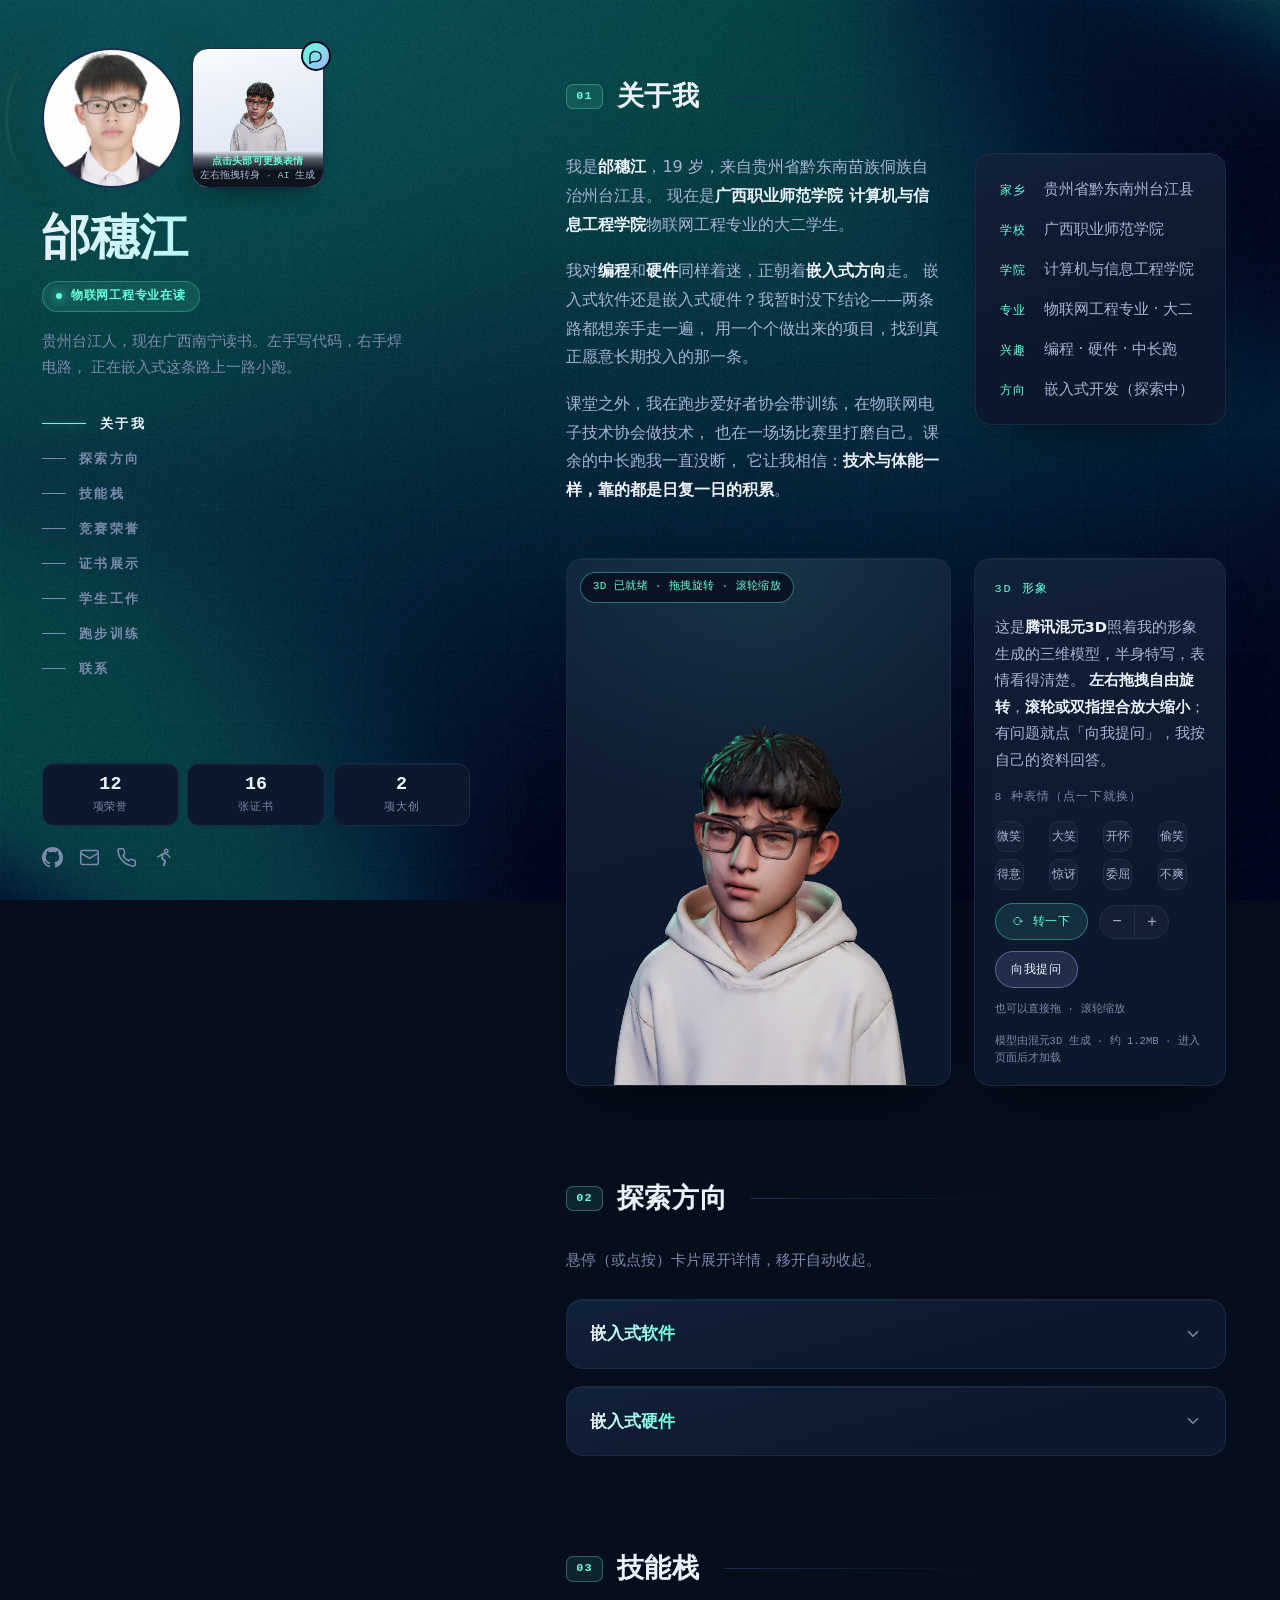
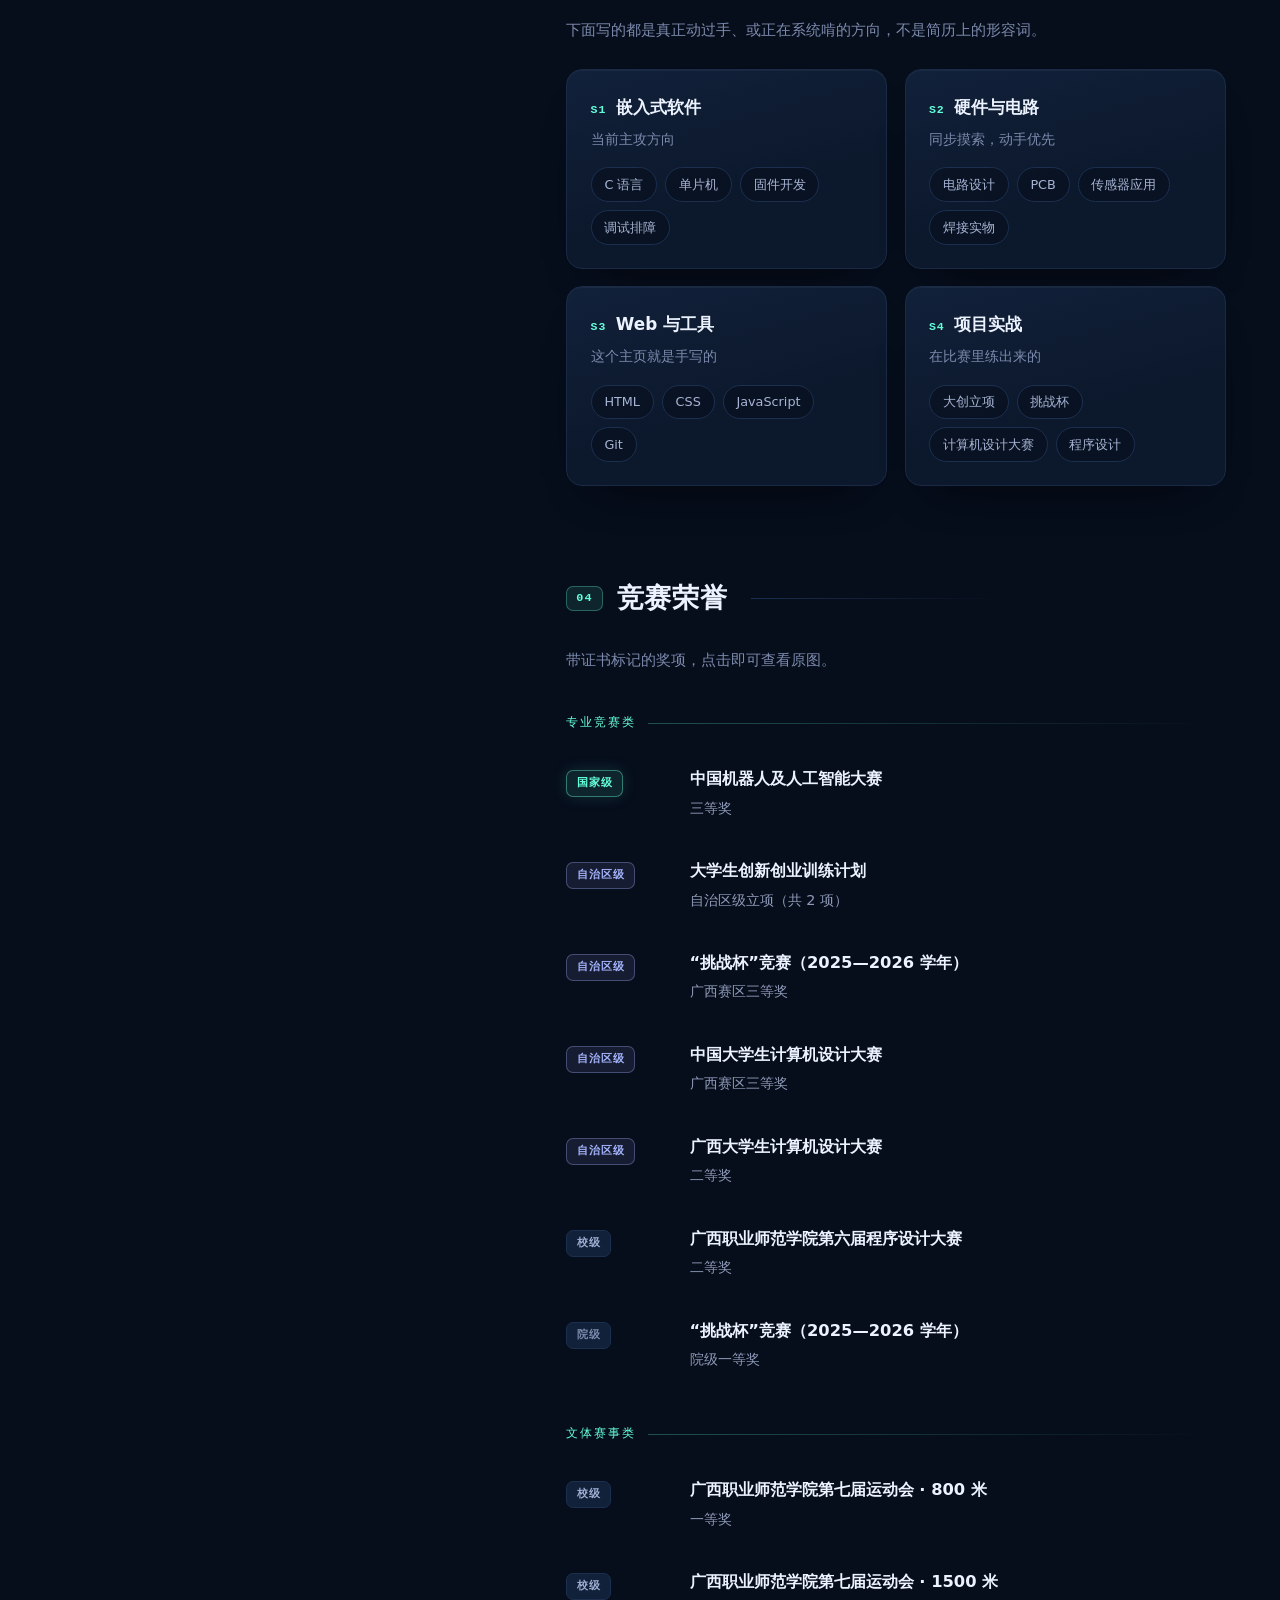
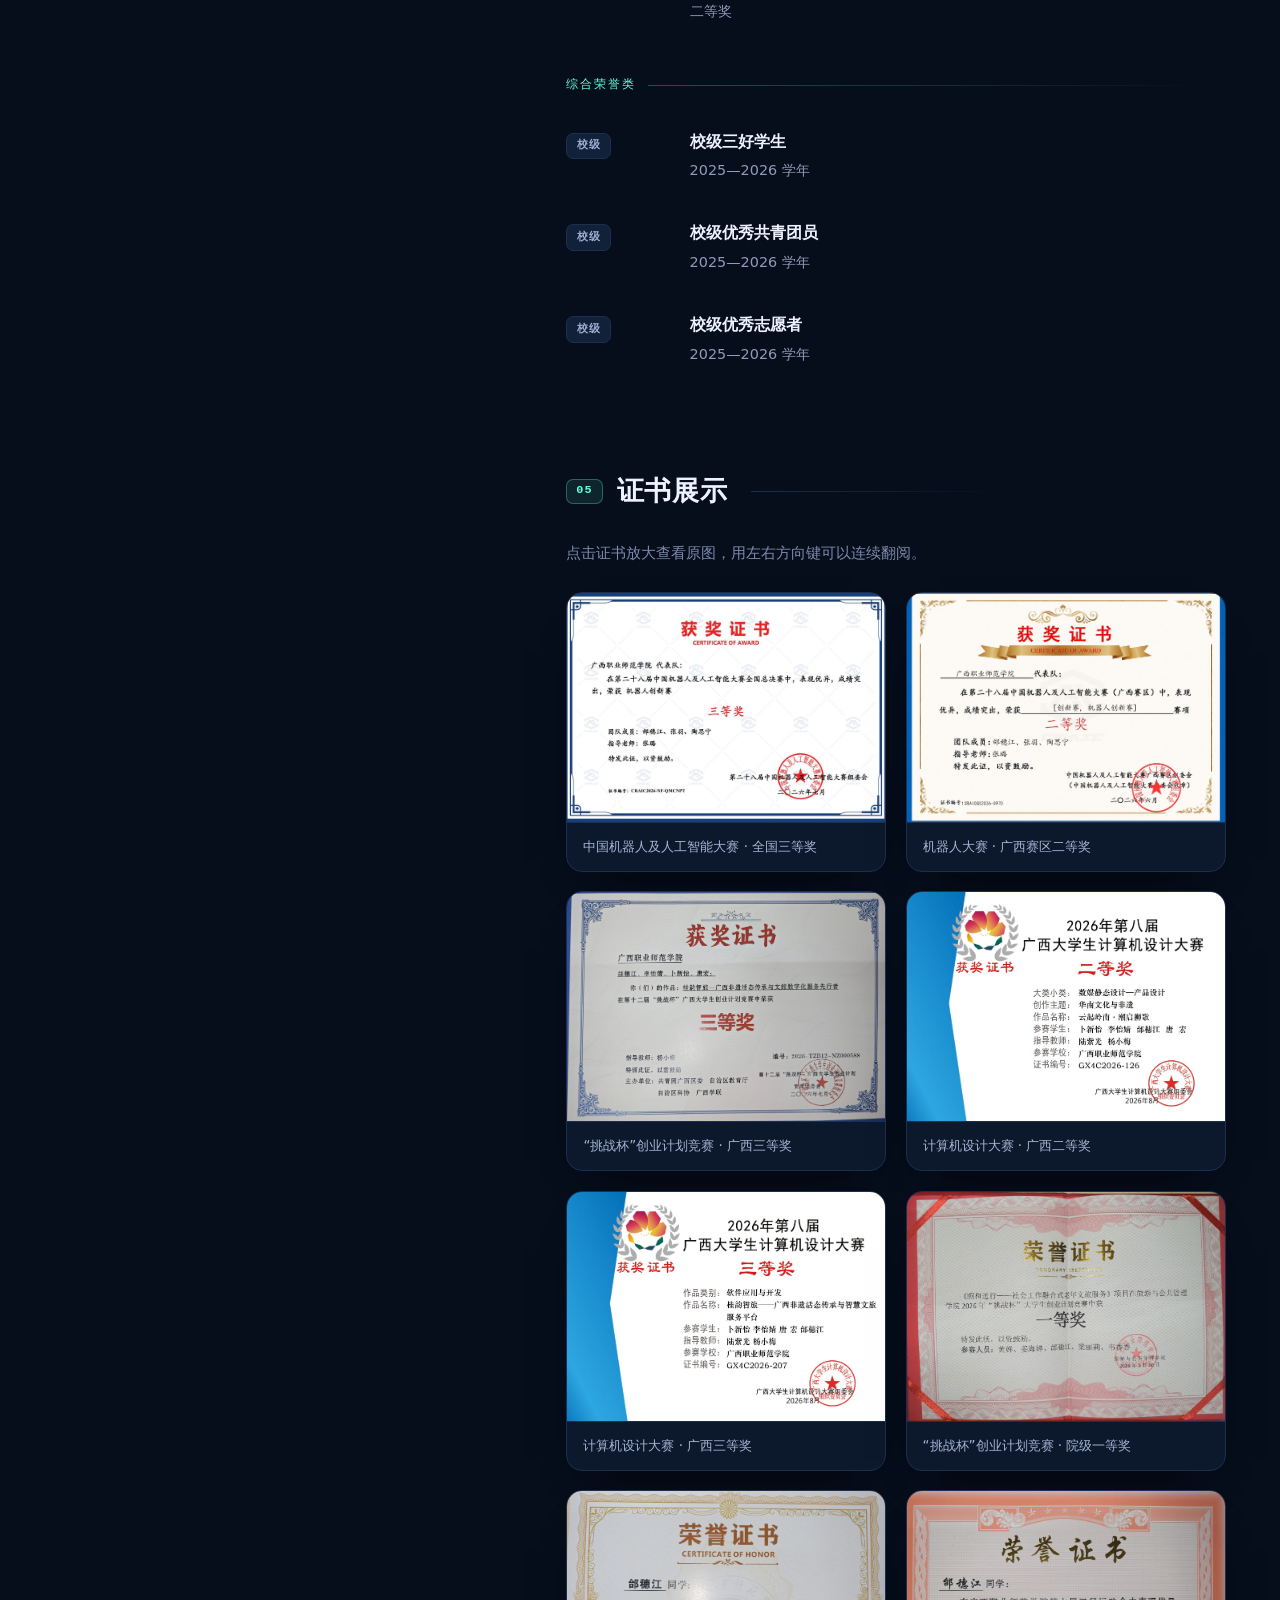
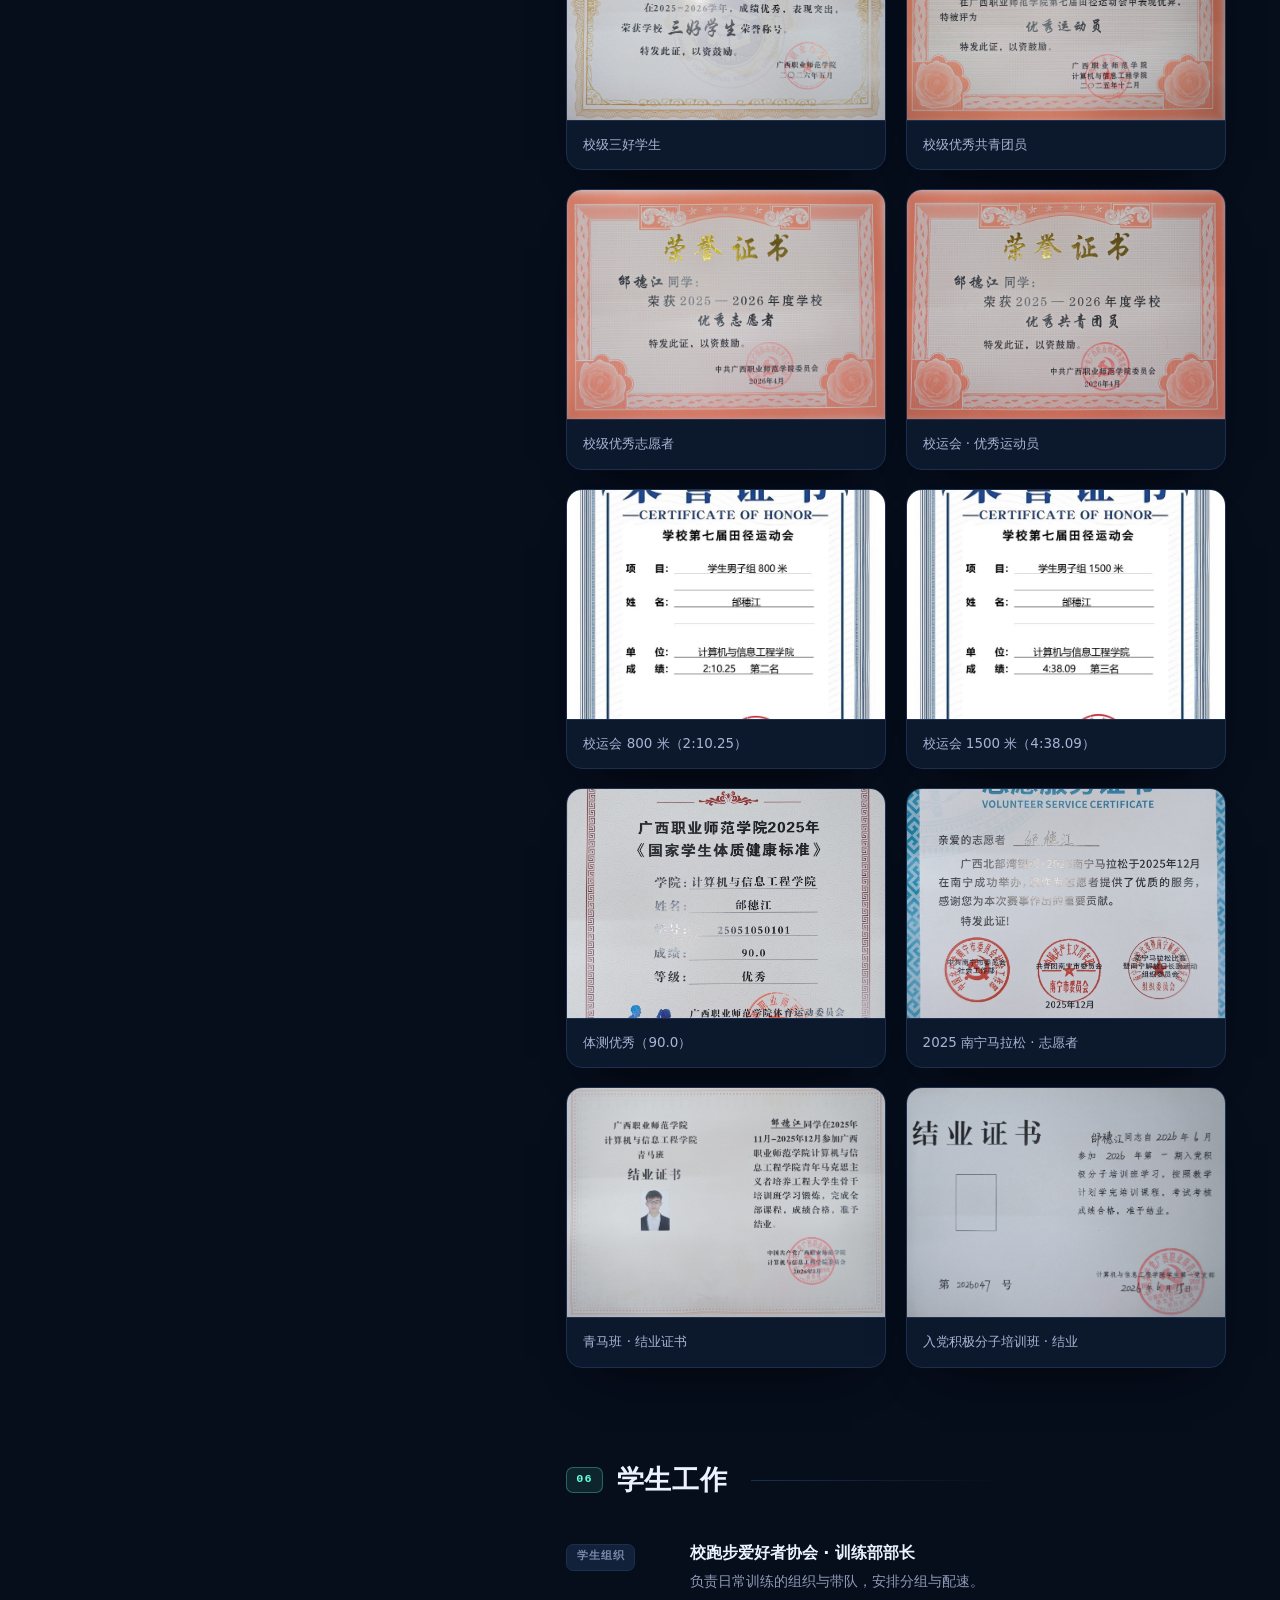
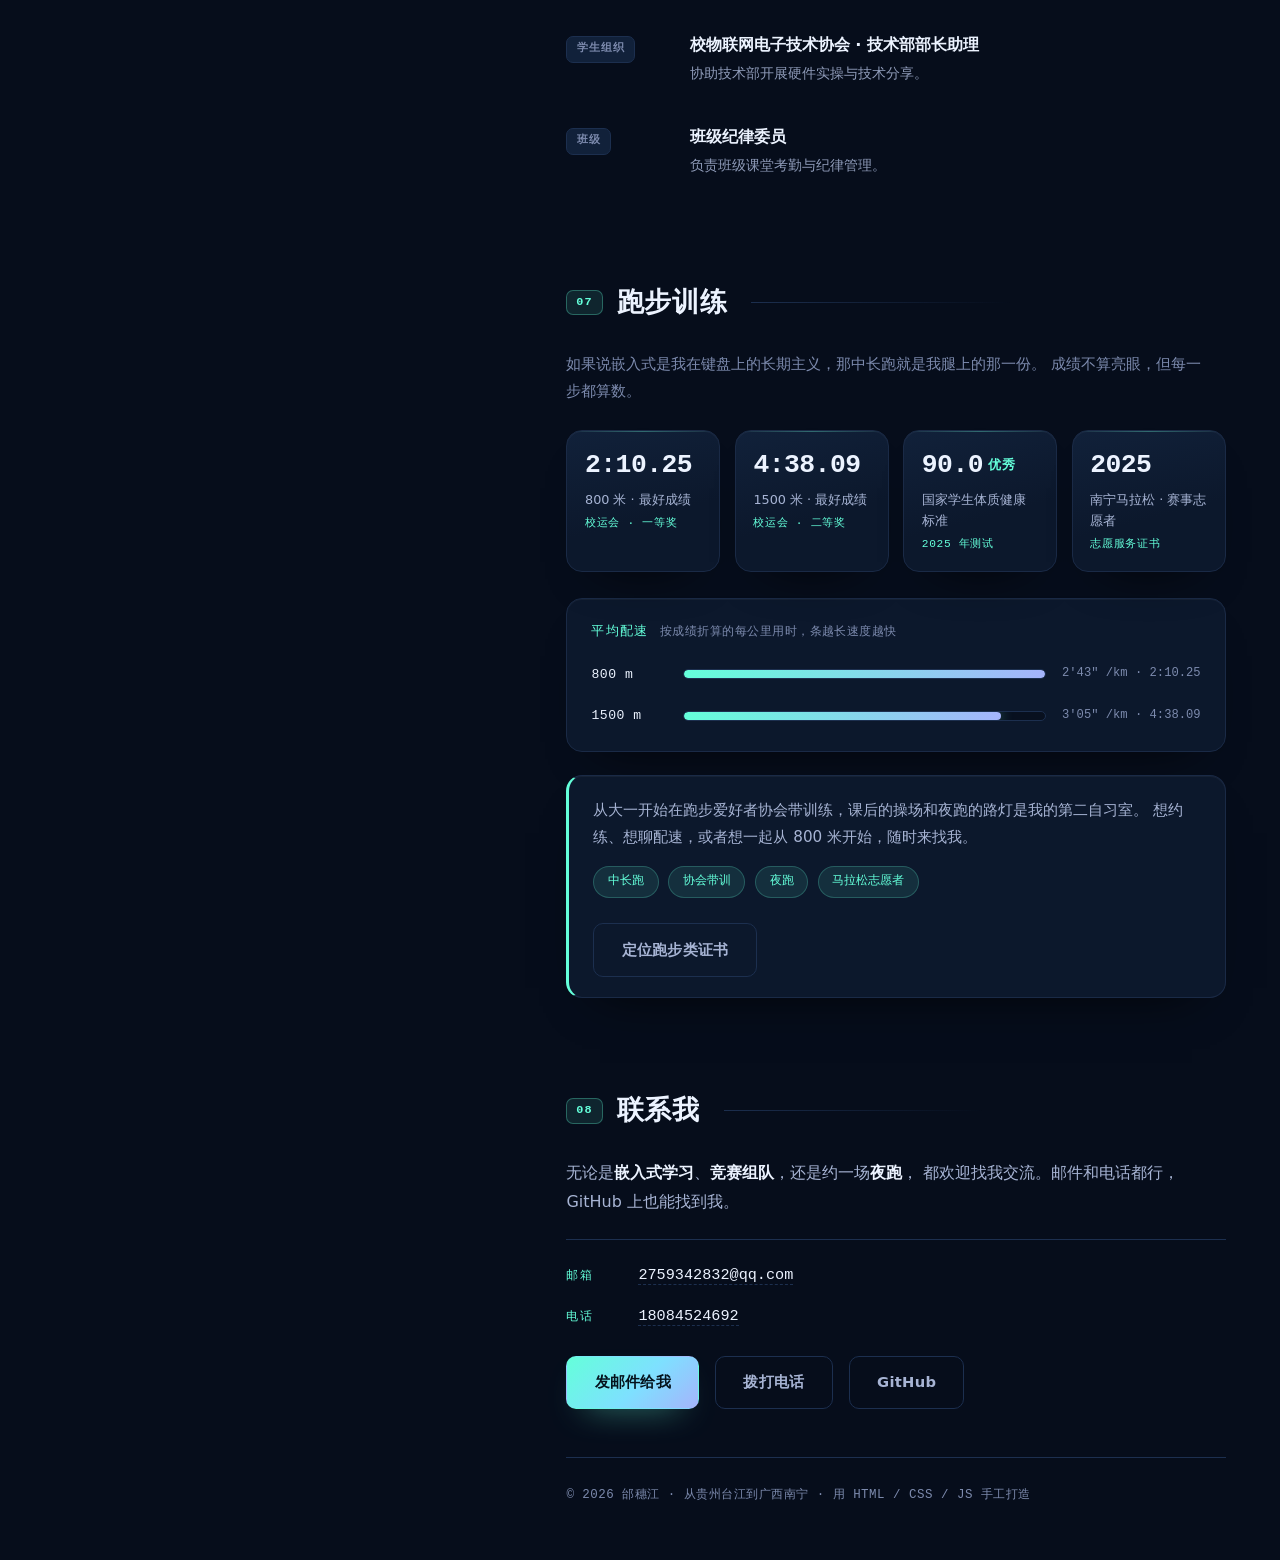
==== commit 8afde9db: "3D 修复：材质金属度改介电（修复眼镜/表情发黑）+ 上下视角解锁 ±60°" ====
--- a/index.html
+++ b/index.html
@@ -701,6 +701,6 @@
   <script src="script.js?v=20260930a"></script>
   <script src="webgl-effects.js?v=20260928a"></script>
   <!-- 3D 数字人：空闲后再动态加载 three.js，可旋转 / 缩放 / 换表情 -->
-  <script defer src="viewer3d.js?v=20260930b"></script>
+  <script defer src="viewer3d.js?v=20260930c"></script>
 </body>
 </html>
